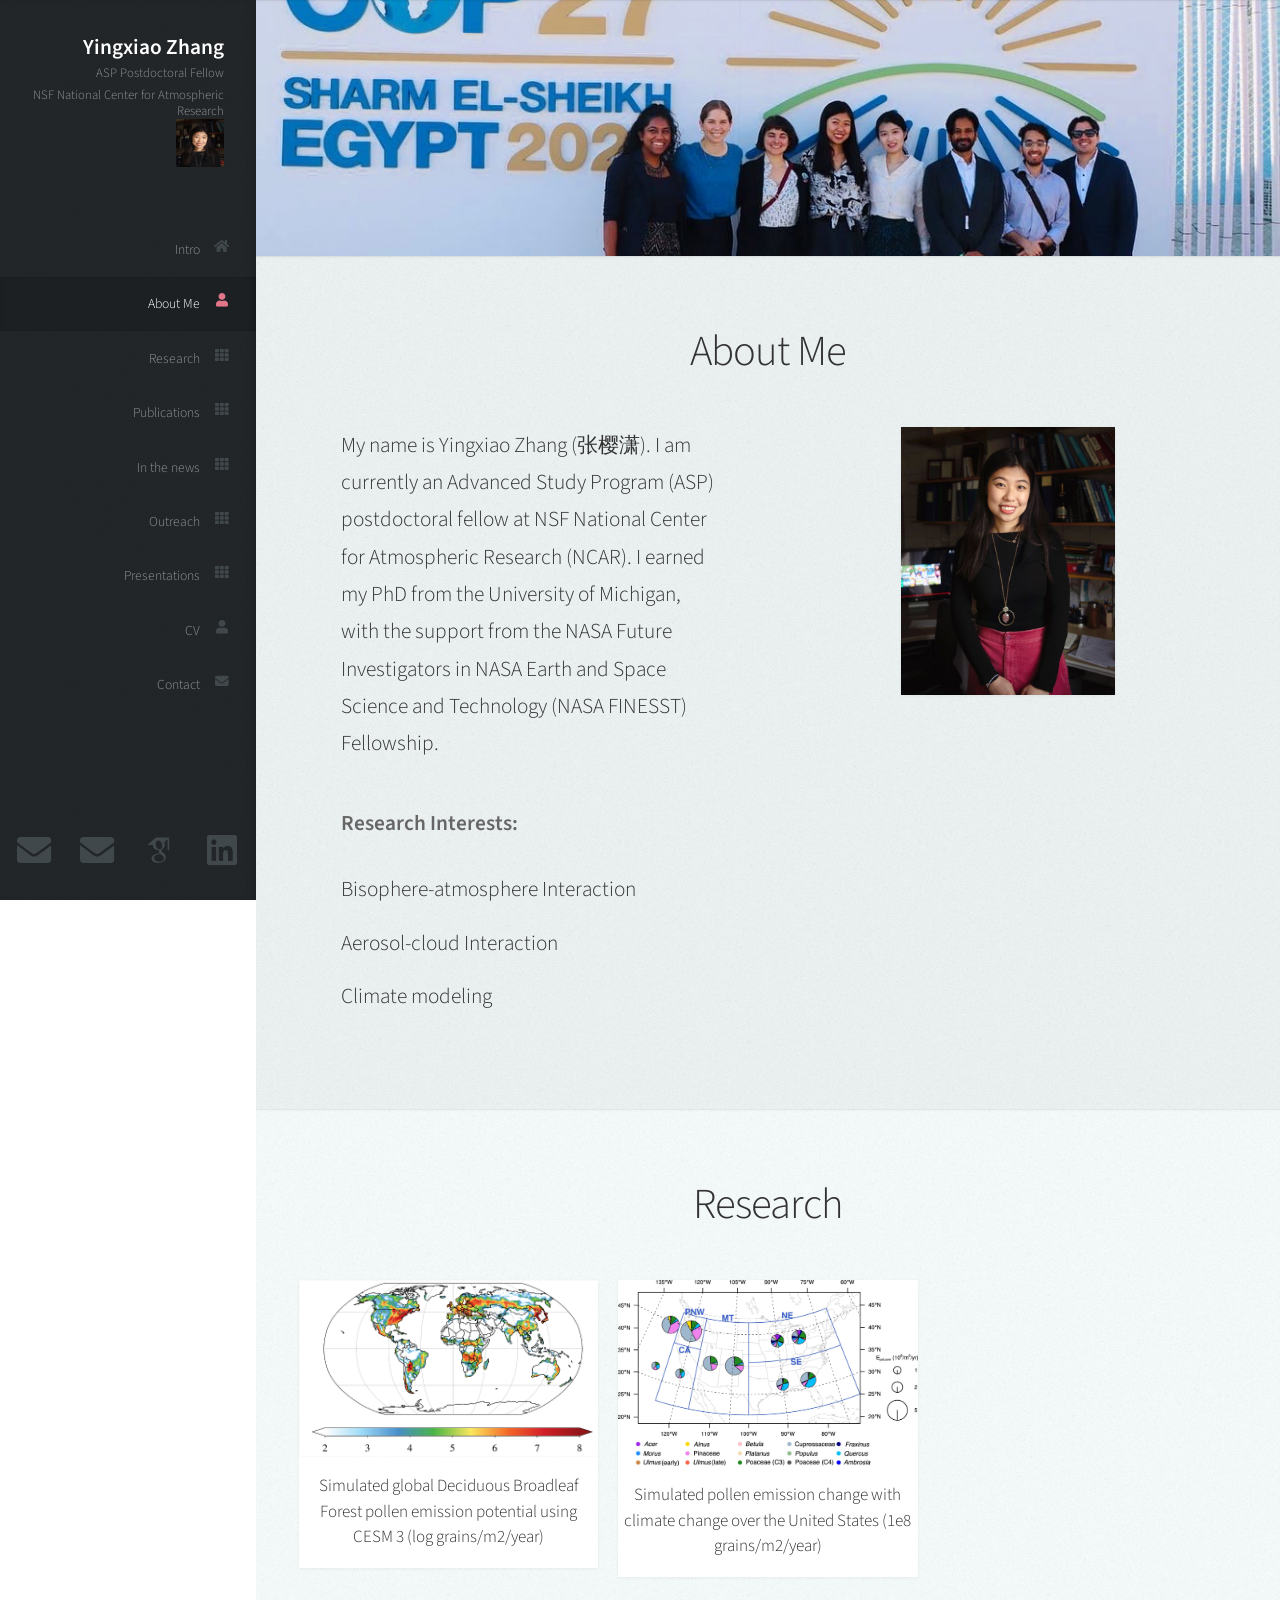
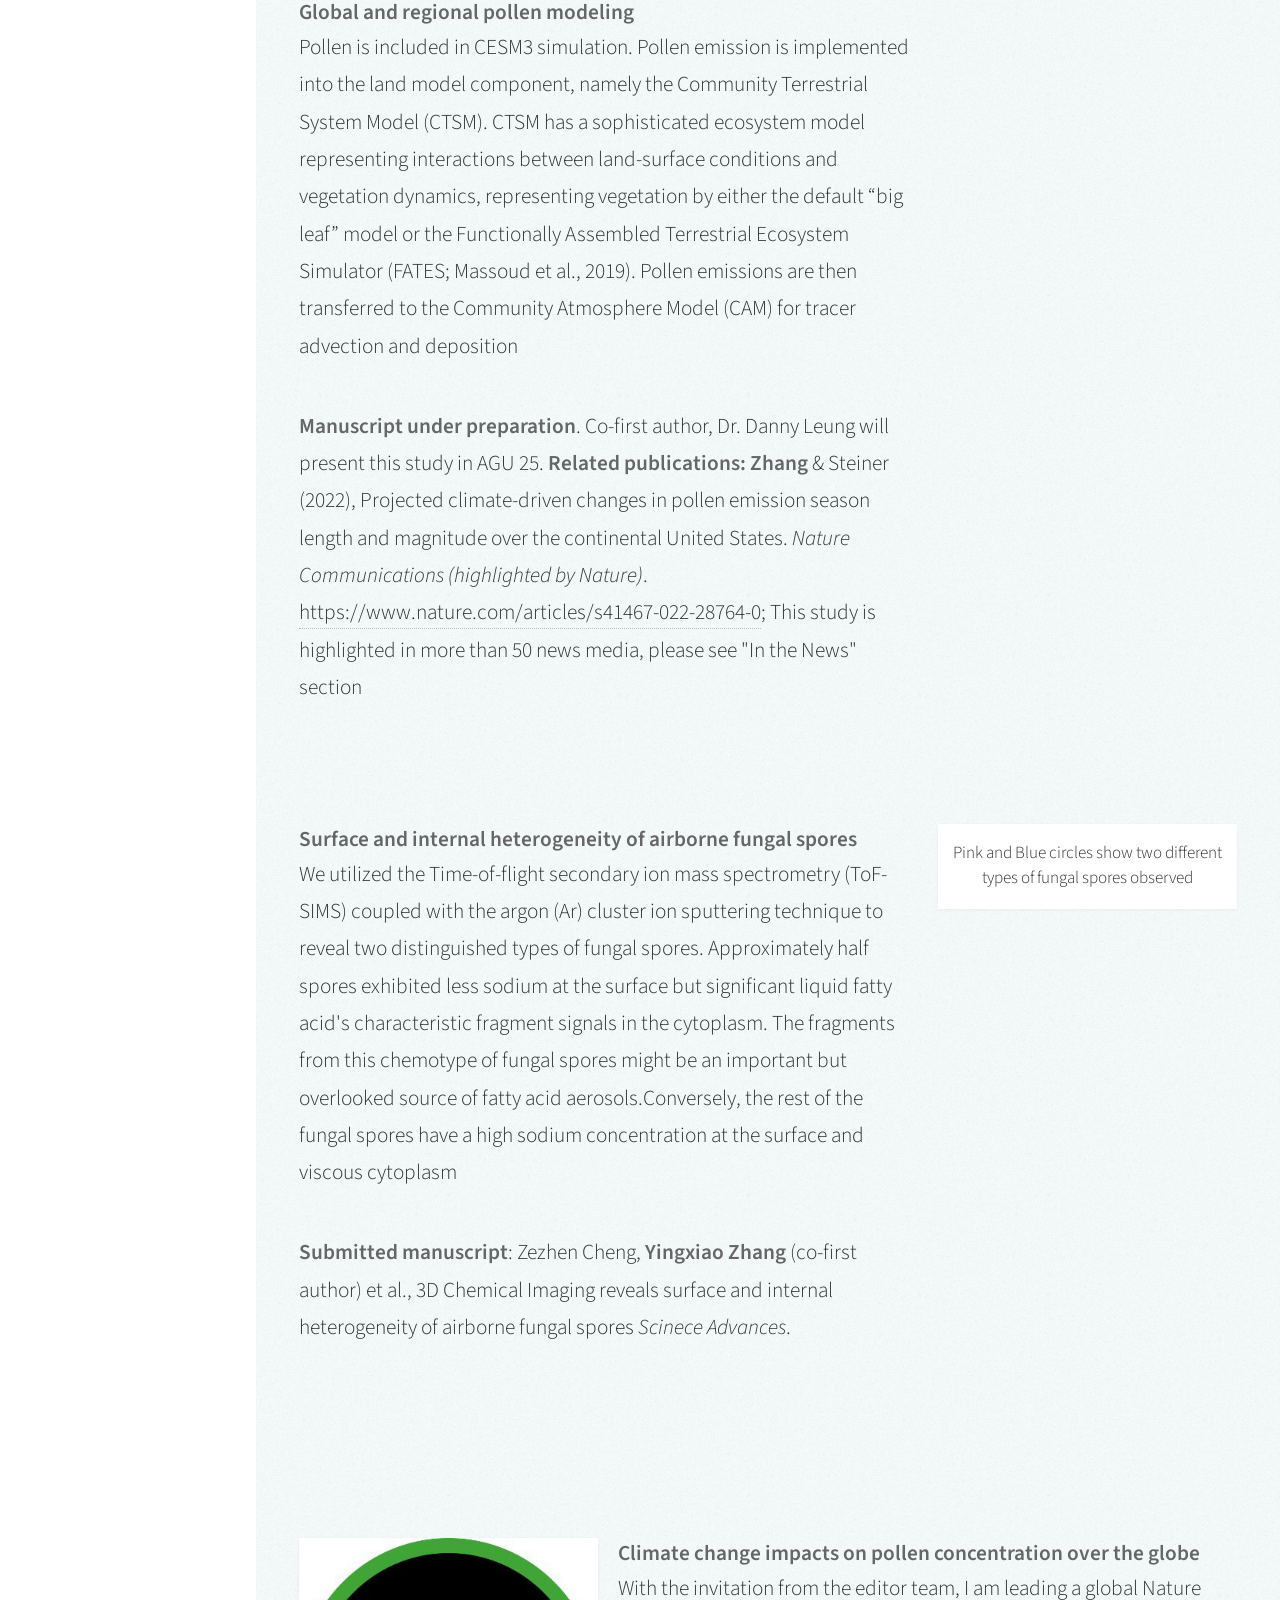
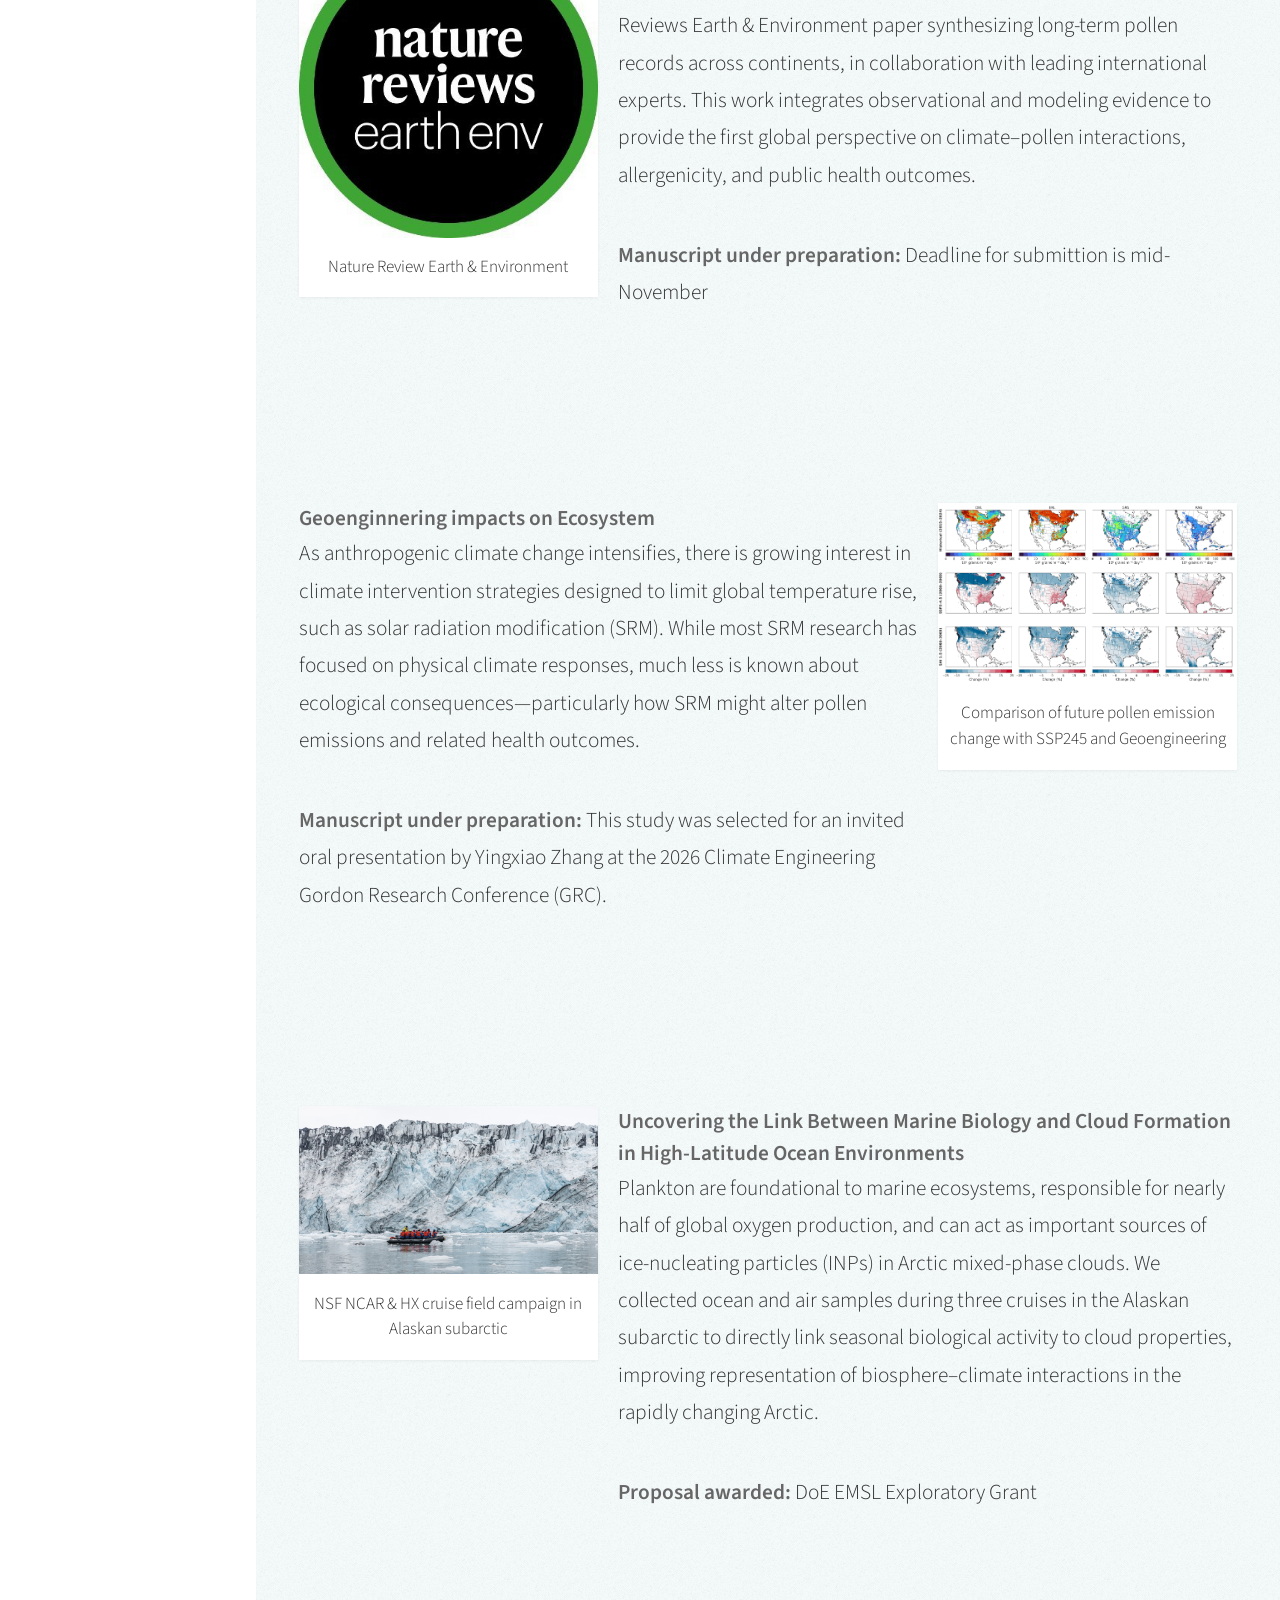
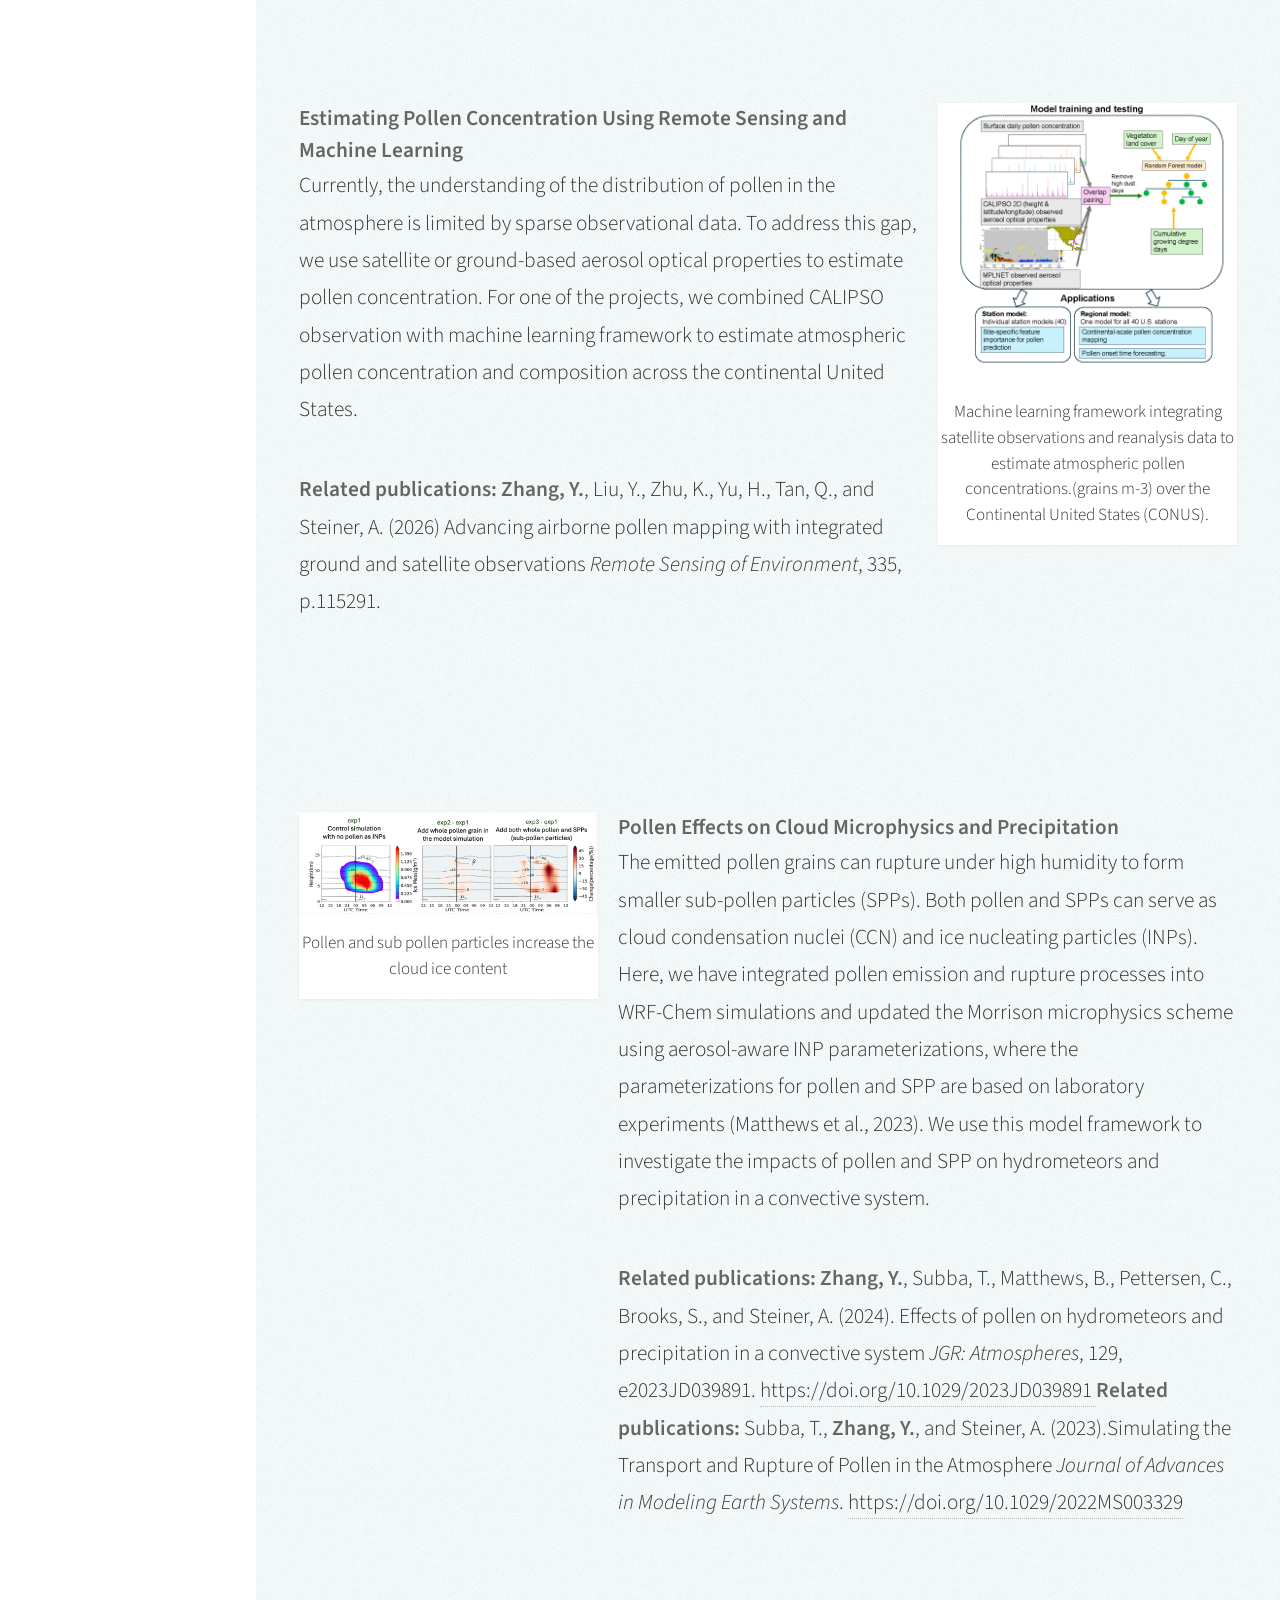
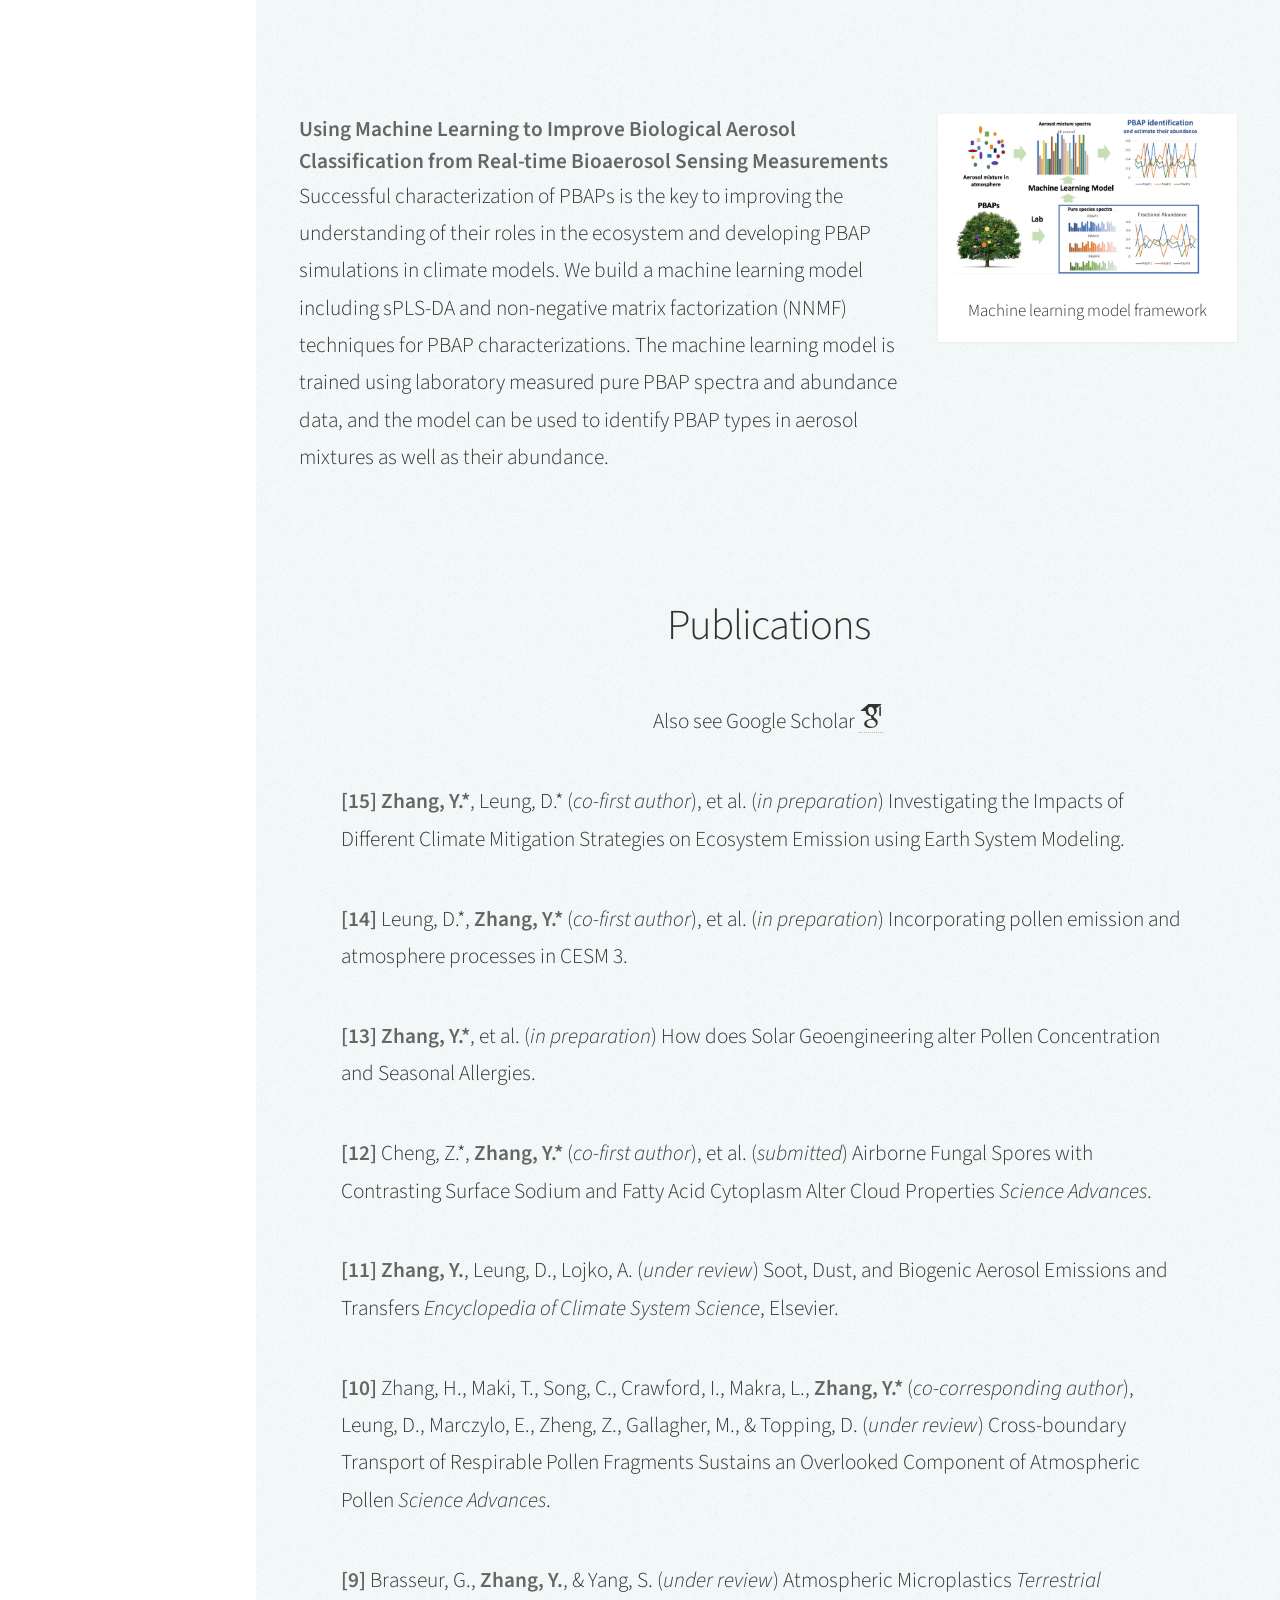
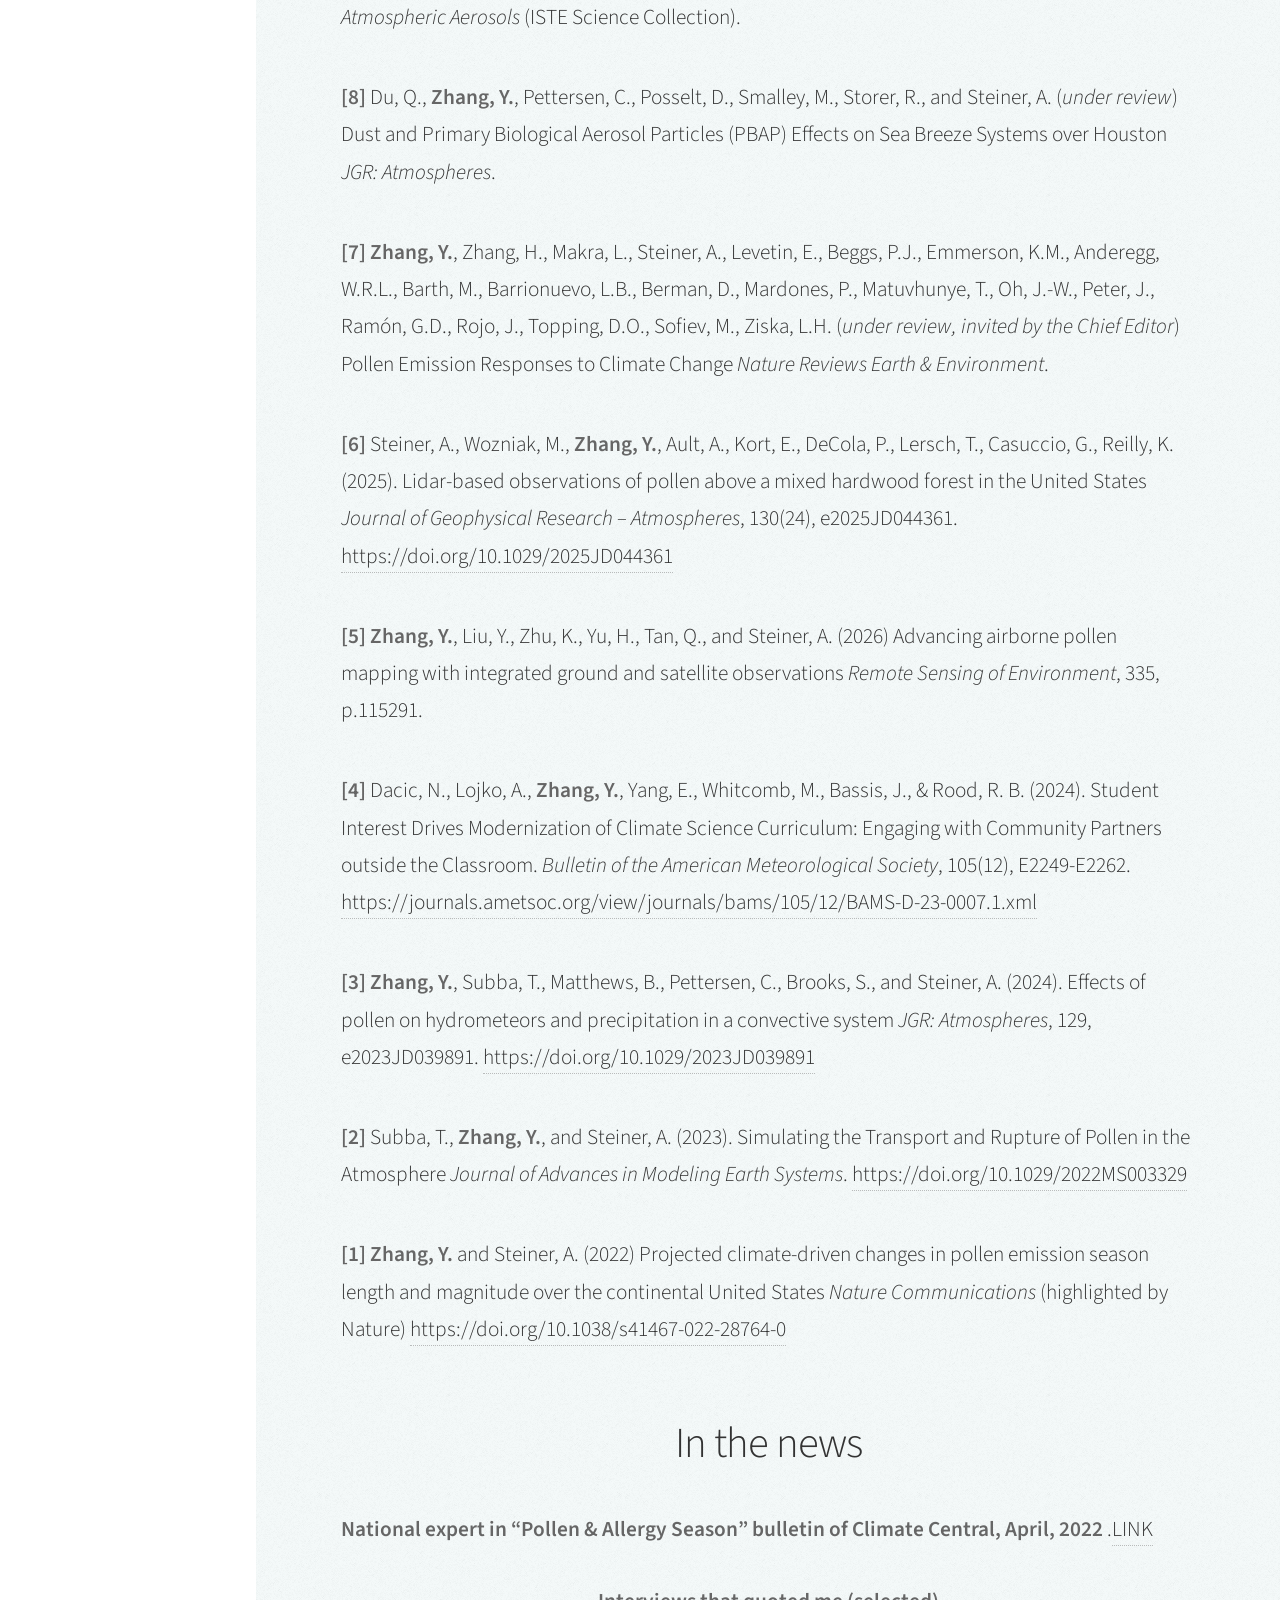
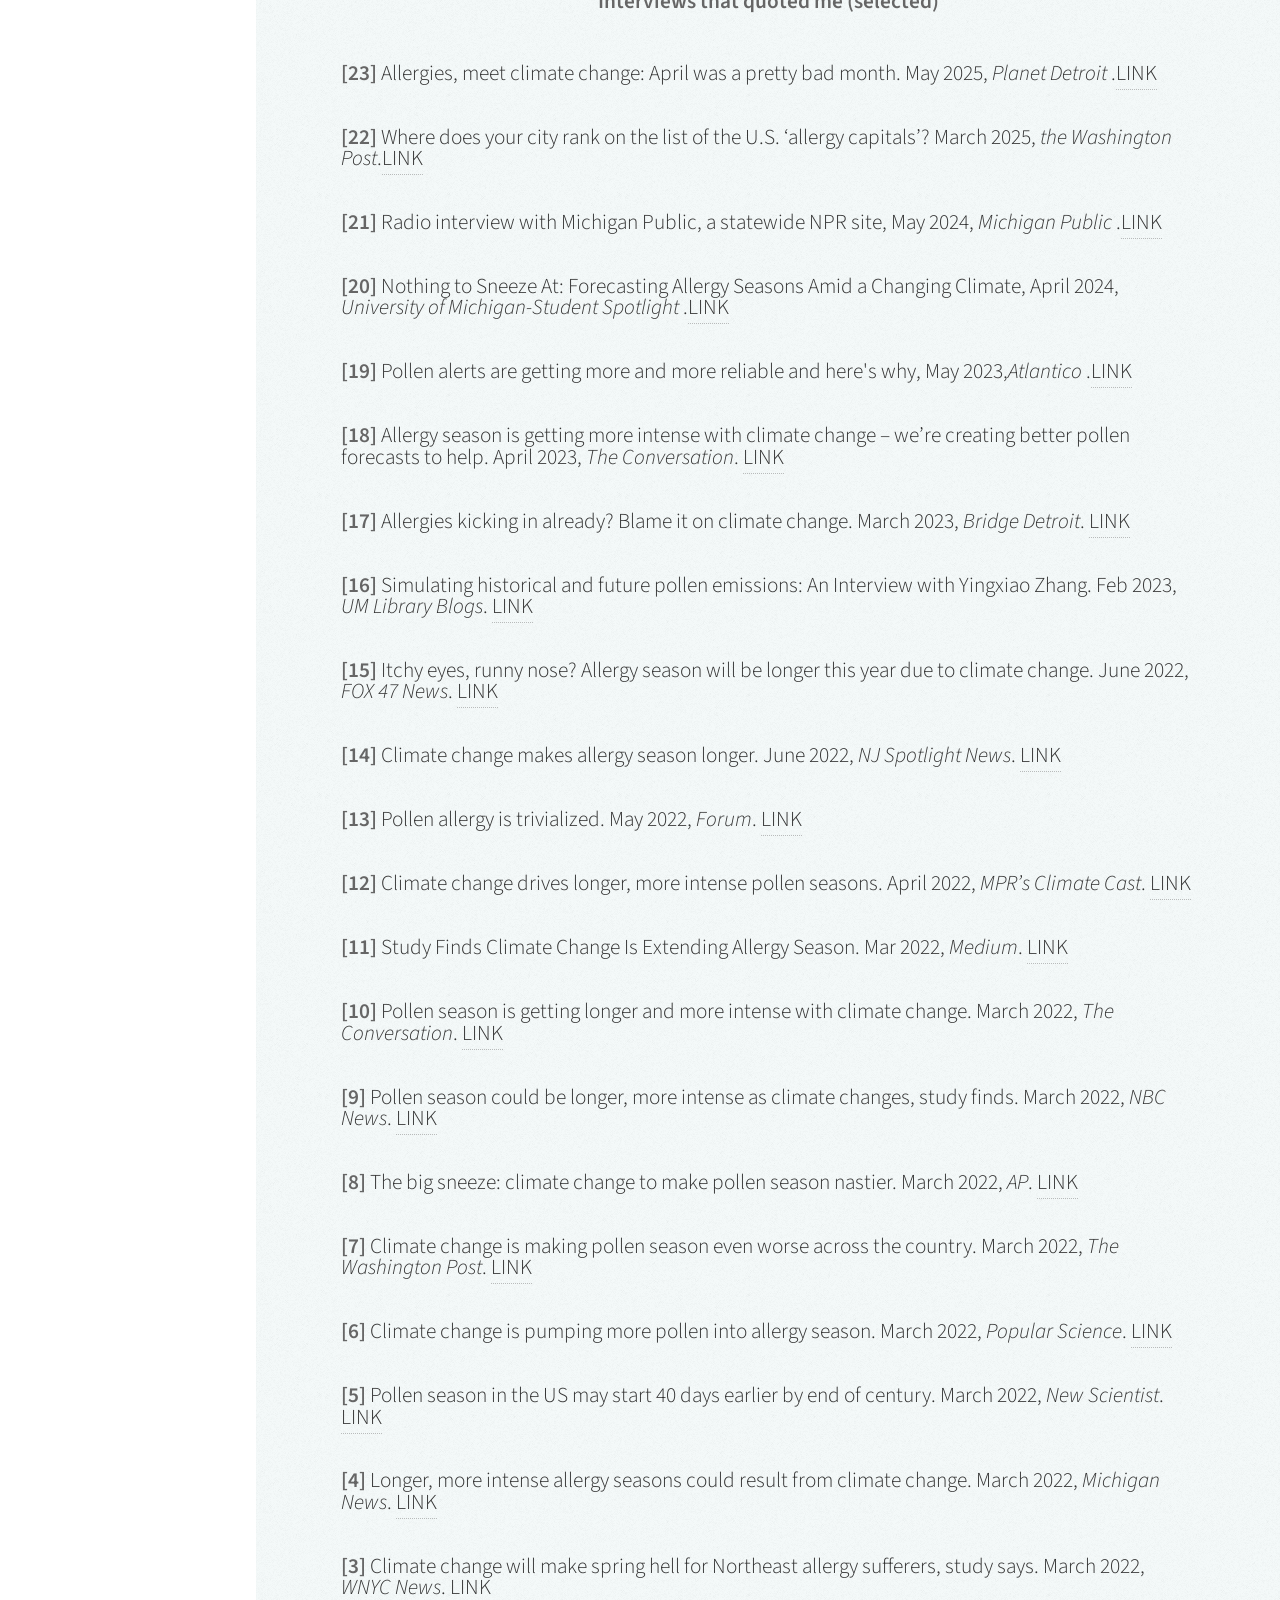
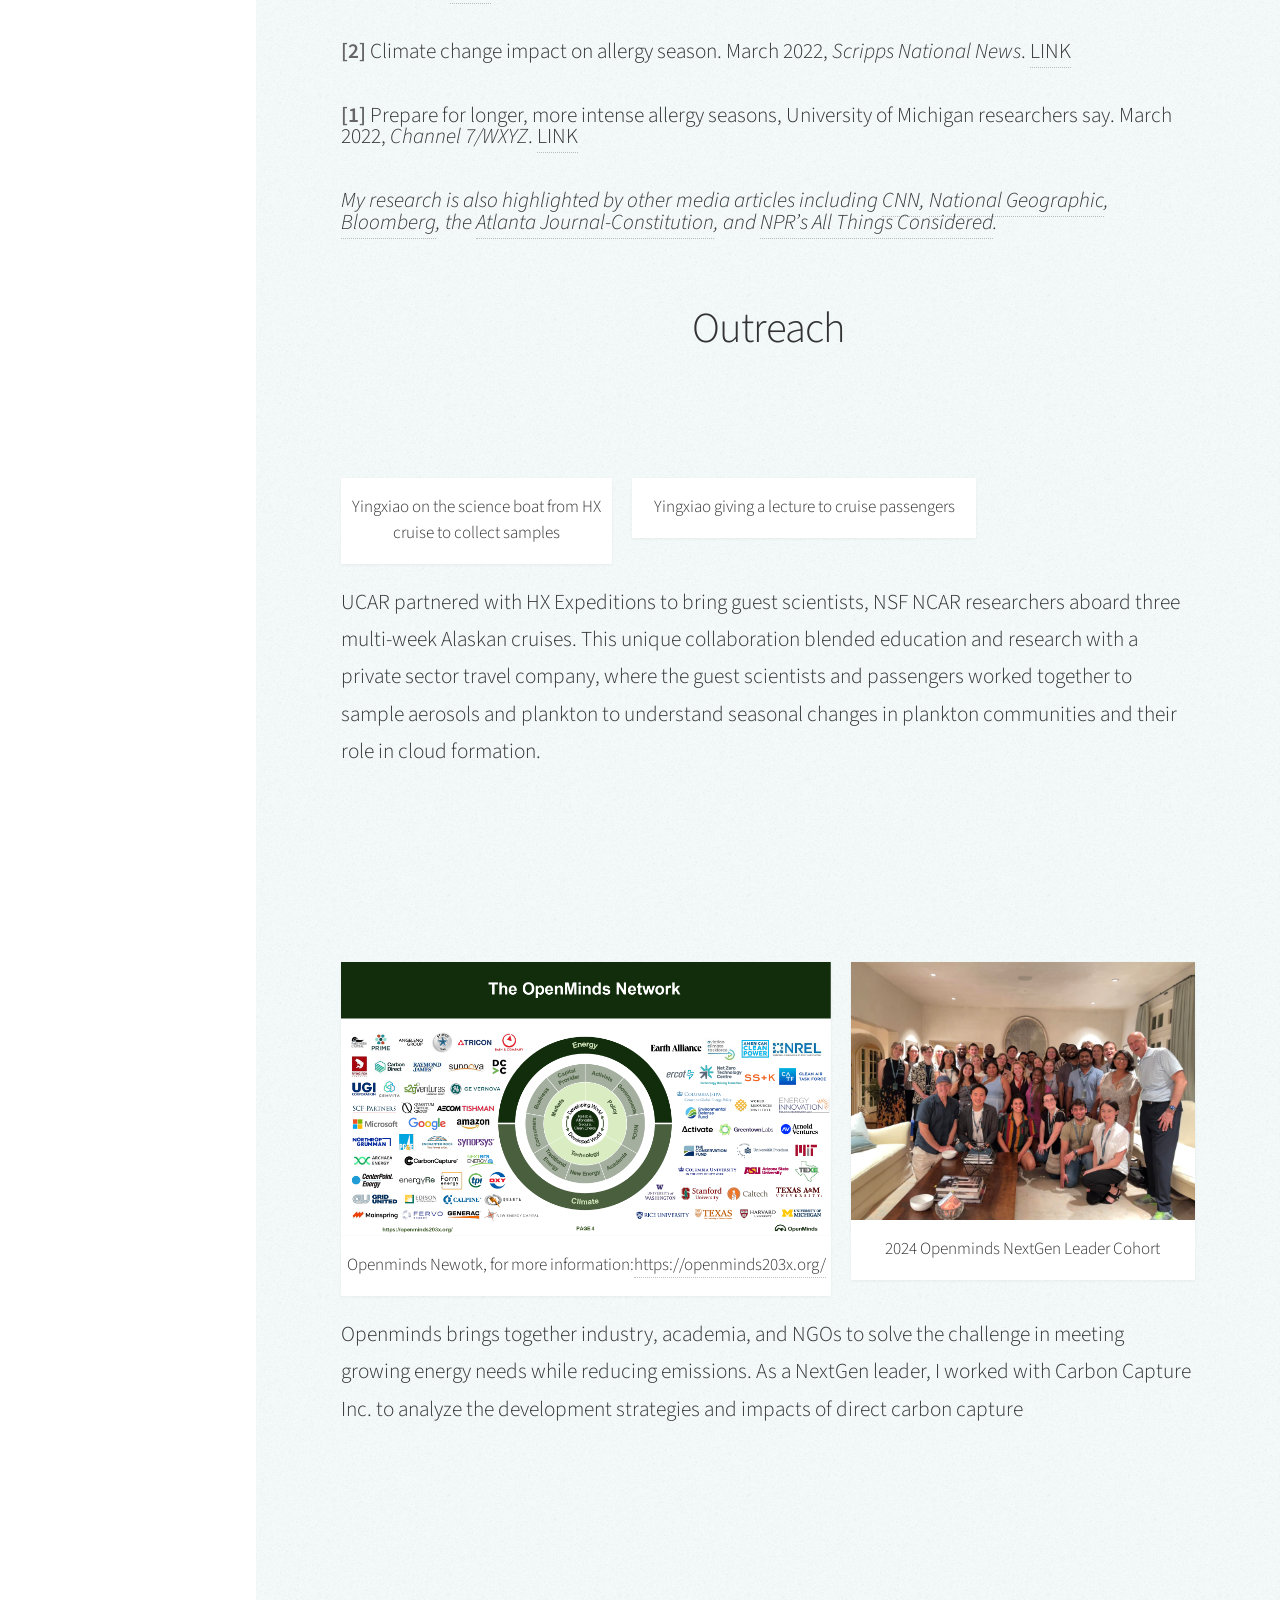
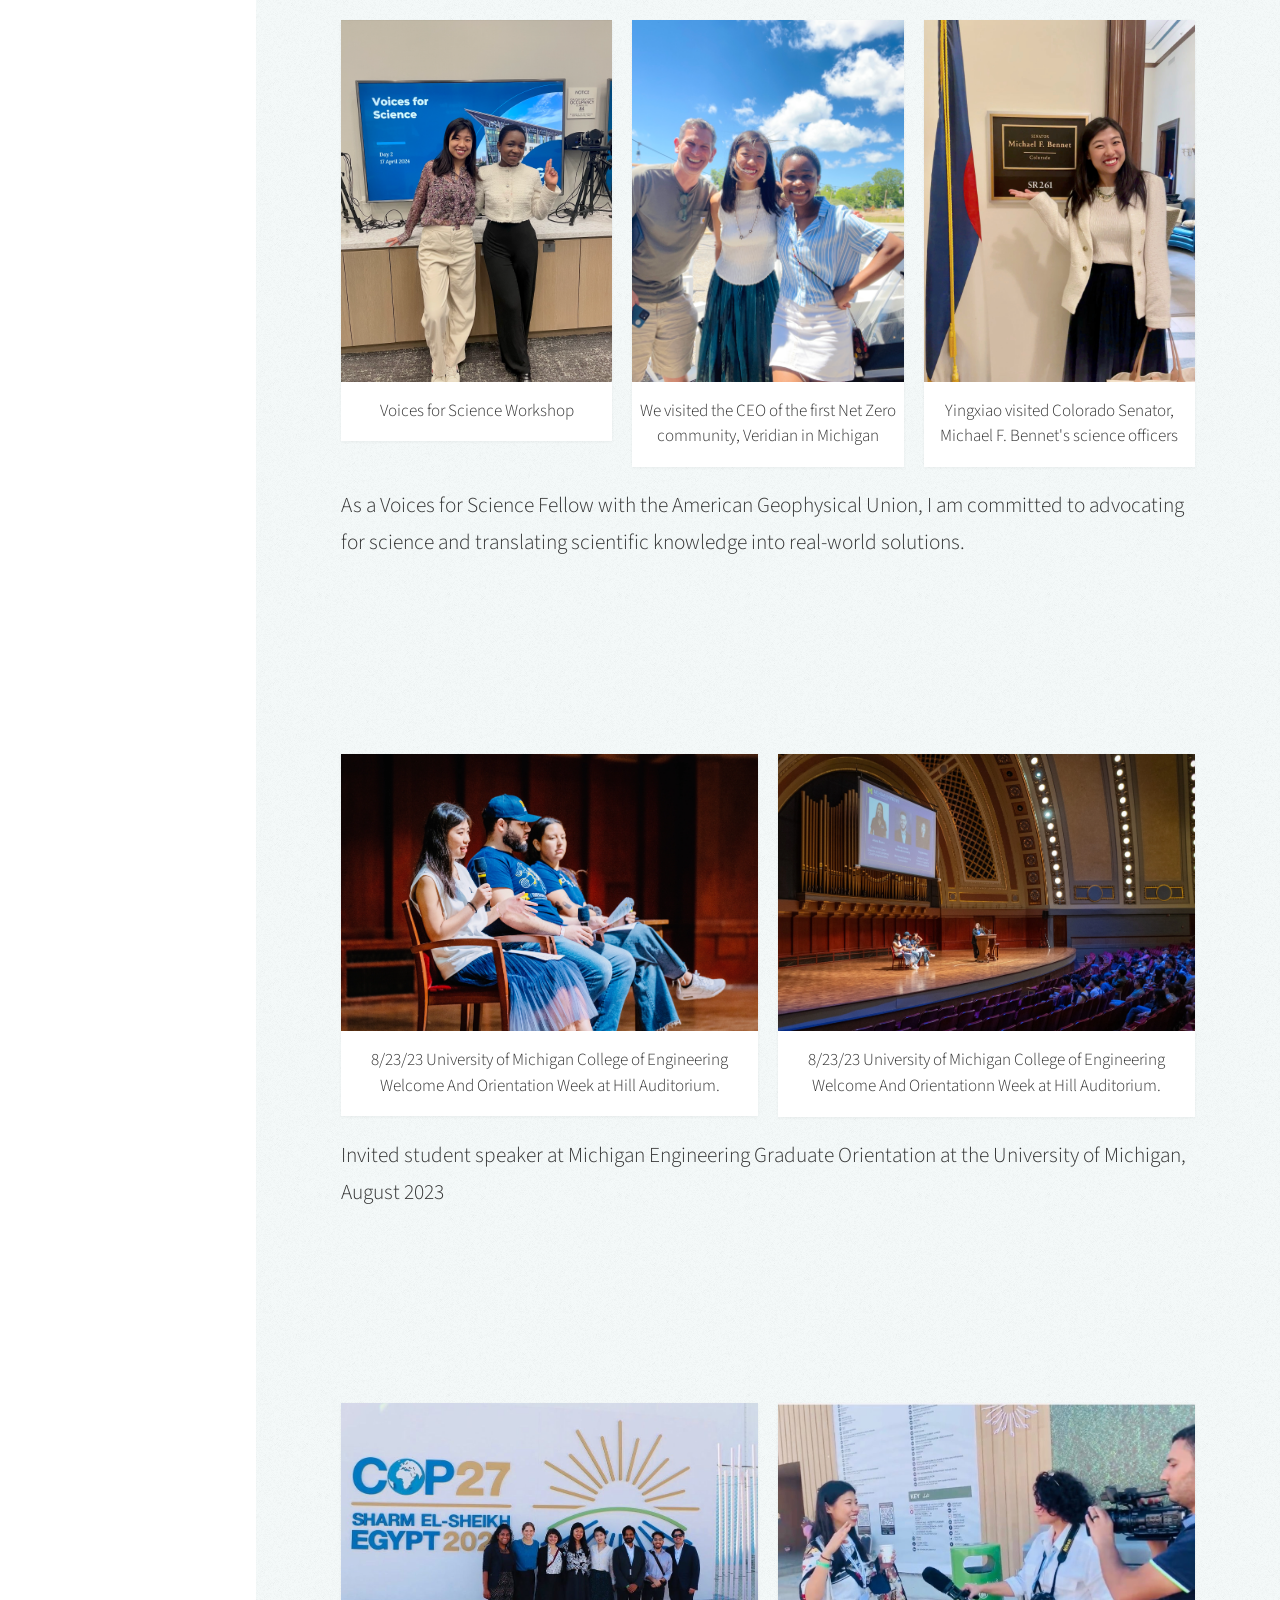
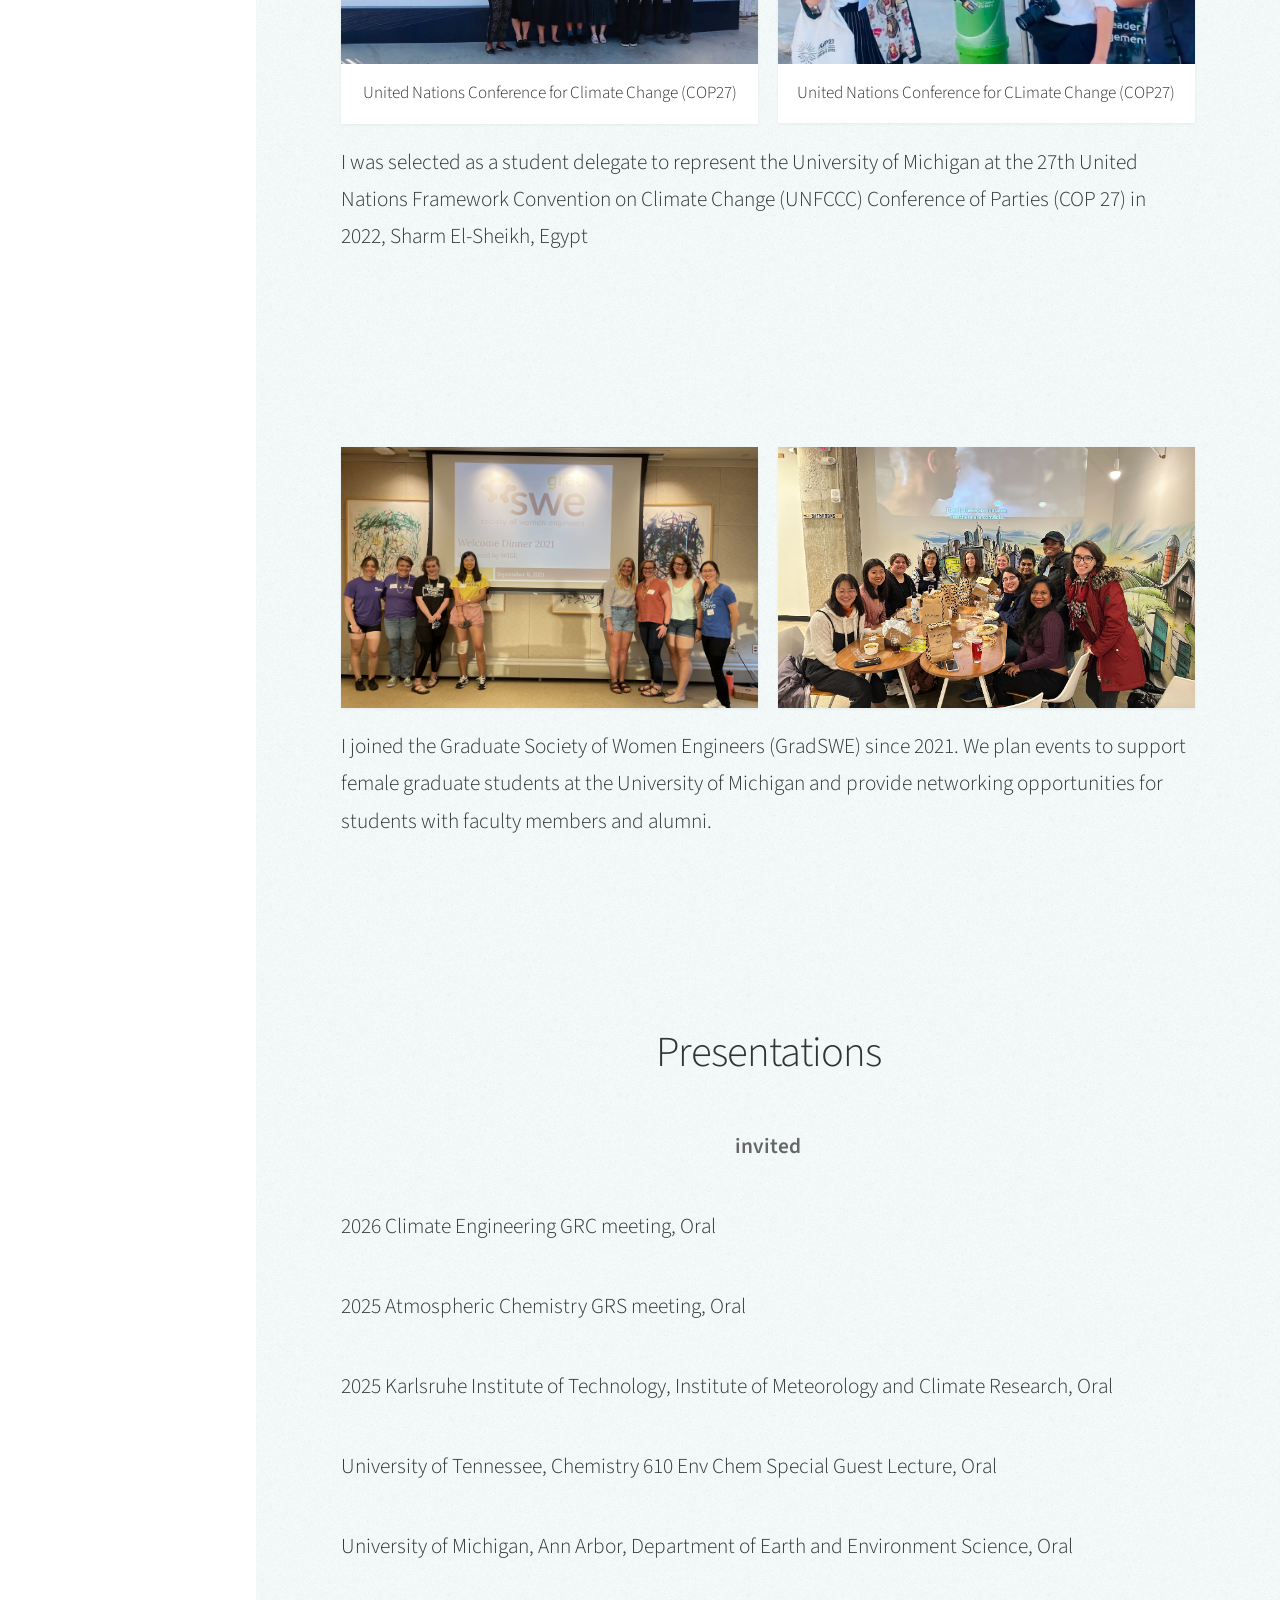
==== index.html @ b4a620a9 "fix bug" ====
<!DOCTYPE HTML>
<!--
	Prologue by HTML5 UP
	html5up.net | @ajlkn
	Free for personal and commercial use under the CCA 3.0 license (html5up.net/license)
-->
<html>
	<head>
		<title>Yingxiao Zhang</title>
		<meta charset="utf-8" />
		<meta name="viewport" content="width=device-width, initial-scale=1, user-scalable=no" />
		<link rel="stylesheet" href="assets/css/main.css" />
                <link rel="stylesheet" href="assets/css/academicons.min.css" />
	</head>
	<body class="is-preload">

		<!-- Header -->
			<div id="header">

				<div class="top">

					<!-- Logo -->
						<div id="logo">
						<h1 id="title">Yingxiao Zhang</h1>
							<p>ASP Postdoctoral Fellow</p>
							<p>NSF National Center for Atmospheric Research</p>
							<!--<p>New York City</p>-->
							<span class="image avatar48"><img src="images/IMG_4952.jpg" alt="" /></span>
						</div>

					<!-- Nav -->
						<nav id="nav">
							<ul>
								<li><a href="#top" id="top-link"><span class="icon solid fa-home">Intro</span></a></li>
								<li><a href="#about" id="about-link"><span class="icon solid fa-user">About Me</span></a></li>
								<li><a href="#research" id="research-link"><span class="icon solid fa-th">Research</span></a></li>
								<li><a href="#publications" id="publications-link"><span class="icon solid fa-th">Publications</span></a></li>
								<li><a href="#in the news" id="in-the-news-link"><span class="icon solid fa-th">In the news</span></a></li>
								<li><a href="#outreach" id="outreach-link"><span class="icon solid fa-th">Outreach</span></a></li>
								<!--<li><a href="#code" id="code-link"><span class="icon solid fa-th">Code & Data</span></a></li>-->
								<li><a href="#presentations" id="presentations-link"><span class="icon solid fa-th">Presentations</span></a></li>
								<li><a href="#cv" id="cv-link"><span class="icon solid fa-user">CV</span></a></li>
								<li><a href="#contact" id="contact-link"><span class="icon solid fa-envelope">Contact</span></a></li>
							</ul>
						</nav>

				</div>

				<div class="bottom">

					<!-- Social Icons -->
						<ul class="icons">
							<li><a href="yingxiao@ucar.edu" class="icon solid fa-envelope" style="font-size: 2em;"><span class="label">Email</span></a></li>
							<li><a href="yingxz@umich.edu" class="icon solid fa-envelope" style="font-size: 2em;"><span class="label">Email</span></a></li>
							<li><a href="https://scholar.google.co.uk/citations?user=Y5FB3sIAAAAJ&hl=en&oi=ao" class="ai ai-google-scholar ai-1x" style="font-size: 2em;"><span class="label"></span></a></li>
							<li><a href="https://www.linkedin.com/in/yingxzatmos" class="icon brands fa-linkedin" style="font-size: 2em;"><span class="label">Linkedin</span></a></li>
							
						</ul>

				</div>

			</div>

		<!-- Main -->
			<div id="main">

				<!-- Intro -->
					<section id="top" class="one light cover">
						<div class="container">

							<header>
							<!--<h2 class="alt">Yingxiao Zhang</h2>-->
							<!--<p>Atmospheric Scientist/Science Communicator</p>-->
							<!--<p>-</p>-->
							</header>



						</div>
					</section>
				
				<!-- About Me -->
					<section id="about" class="three">
						<div class="container">

							<header>
								<h2>About Me</h2>
							</header>



						<div class="row">
                                                        <section class="col-6 col-12-narrower">
                                                                <div class="container">
                                                                        <div id="content">
										<p style="text-align: left;">My name is Yingxiao Zhang (张樱潇). I am currently an Advanced Study Program (ASP) postdoctoral fellow at NSF National Center for Atmospheric Research (NCAR). I earned my PhD from the University of Michigan, with the support from the NASA Future Investigators in NASA Earth and Space Science and Technology (NASA FINESST) Fellowship. </p>
								
							
							<p style="text-align: left;"> <b>Research Interests: </b></p>
							<p style="text-align: left;line-height: 0.5;""> Bisophere-atmosphere Interaction </p>
							<p style="text-align: left;line-height: 0.5;""> Aerosol-cloud Interaction </p>
							<p style="text-align: left;line-height: 0.5;""> Climate modeling </p>
	                                                                </div>
                                                                </div>
                                                        </section>

							<section class="col-1 col-12-narrower">
							<div class="container"></div>
 							</section>
                                                        <section class="col-4 col-12-narrower">
                                                                <div class="container">
                                                                        <div id="content">
                								<article class="item">
										<a href="#" class="image fit"><img src="images/Headshot_Zhang.JPG" alt="" /></a>
									</article>
                                                                        </div>
                                                                </div>
                                                        </section>
 							<section class="col-1 col-12-narrower">
							<div class="container"></div>
 							</section>
                                                       </div>
							
						
					</section>


				<!-- Research -->
					<section id="research" class="two">
						<div class="container">

							<header>
								<h2>Research</h2>
							</header>
							<div class="row">
								<div class="col-4 col-12-mobile">
										<article class="item">
										<a href="#" class="image fit"><img src="images/Picture1-1.png" alt="" /></a>
										<header>
										<h3>Simulated global Deciduous Broadleaf Forest pollen emission potential using CESM 3 (log grains/m2/year)</h3>
										</header>
									</article>
								</div>
								<div class="col-4 col-12-mobile">
										<article class="item">
										<a href="#" class="image fit"><img src="images/pollen_us.webp" alt="" /></a>
										<header>
										<h3>Simulated pollen emission change with climate change over the United States (1e8 grains/m2/year)</h3>
										</header>
									</article>
								</div>
								<div class="col-8 col-12-mobile">
									<h1 style="text-align: left;"><b>Global and regional pollen modeling</b></h1>
									<p style="text-align: left;">Pollen is included in CESM3 simulation. Pollen emission is implemented into the land model component, namely the Community Terrestrial System Model (CTSM). CTSM has a sophisticated ecosystem model representing interactions between land-surface conditions and vegetation dynamics, representing vegetation by either the default “big leaf” model or the Functionally Assembled Terrestrial Ecosystem Simulator (FATES; Massoud et al., 2019). Pollen emissions are then transferred to the Community Atmosphere Model (CAM) for tracer advection and deposition</p>
									<p style="text-align: left;"><b>Manuscript under preparation</b>. Co-first author, Dr. Danny Leung will present this study in AGU 25. <b>Related publications:  </b><b>Zhang</b> & Steiner (2022), Projected climate-driven changes in pollen emission season length and magnitude over the continental United States. <em>Nature Communications (highlighted by Nature)</em>. <a href="https://www.nature.com/articles/s41467-022-28764-0">https://www.nature.com/articles/s41467-022-28764-0</a>; This study is highlighted in more than 50 news media, please see "In the News" section</p>
								</div>
							</div>

							<br></br>
							<div class="row">
								<div class="col-8 col-12-mobile">
									<h1 style="text-align: left;"><b>Surface and internal heterogeneity of airborne fungal spores</b></h1>
									<p style="text-align: left;"> We utilized the Time-of-flight secondary ion mass spectrometry (ToF-SIMS) coupled with the argon (Ar) cluster ion sputtering technique to reveal two distinguished types of fungal spores. Approximately half spores exhibited less sodium at the surface but significant liquid fatty acid's characteristic fragment signals in the cytoplasm. The fragments from this chemotype of fungal spores might be an important but overlooked source of fatty acid aerosols.Conversely, the rest of the fungal spores have a high sodium concentration at the surface and viscous cytoplasm</p>
									<p style="text-align: left;"><b>Submitted manuscript</b>: Zezhen Cheng, <b>Yingxiao Zhang</b> (co-first author) et al., 3D Chemical Imaging reveals surface and internal heterogeneity of airborne fungal spores <em>Scinece Advances</em>. </p>
								</div>
								<div class="col-4 col-12-mobile">
										<article class="item">
										<a href="#" class="image fit"><img src="images/Picture3.png" alt="" /></a>
										<header>
										<h3>Pink and Blue circles show two different types of fungal spores observed</h3>
										</header>
									</article>
								</div>
							</div>
							<br></br>
							<br></br>
							<div class="row">
								<div class="col-4 col-12-mobile">
										<article class="item">
										<a href="#" class="image fit"><img src="images/logo_nature.jpeg" alt="" /></a>
										<header>
										<h3>Nature Review Earth & Environment</h3>
										</header>
									</article>
								</div>
								<div class="col-8 col-12-mobile">
									<h1 style="text-align: left;"><b>Climate change impacts on pollen concentration over the globe</b></h1>
									<p style="text-align: left;">With the invitation from the editor team, I am leading a global Nature Reviews Earth & Environment paper synthesizing long-term pollen records across continents, in collaboration with leading international experts. This work integrates observational and modeling evidence to provide the first global perspective on climate–pollen interactions, allergenicity, and public health outcomes.</p>
									<p style="text-align: left;"><b>Manuscript under preparation:</b> Deadline for submittion is mid-November</p>
								</div>
							</div>
							<br></br>
														<br></br>
							<div class="row">
								<div class="col-8 col-12-mobile">
									<h1 style="text-align: left;"><b>Geoenginnering impacts on Ecosystem</b></h1>
									<p style="text-align: left;">As anthropogenic climate change intensifies, there is growing interest in climate intervention strategies designed to limit global temperature rise, such as solar radiation modification (SRM). While most SRM research has focused on physical climate responses, much less is known about ecological consequences—particularly how SRM might alter pollen emissions and related health outcomes. </p>
									<p style="text-align: left;"><b>Manuscript under preparation:</b> This study was selected for an invited oral presentation by Yingxiao Zhang at the 2026 Climate Engineering Gordon Research Conference (GRC).</p>
								</div>
								<div class="col-4 col-12-mobile">
										<article class="item">
										<a href="#" class="image fit"><img src="images/GEO.png" alt="" /></a>
										<header>
										<h3>Comparison of future pollen emission change with SSP245 and Geoengineering</h3>
										</header>
									</article>
								</div>
							</div>
							<br></br>
							<br></br>
							<div class="row">
								<div class="col-4 col-12-mobile">
										<article class="item">
										<a href="#" class="image fit"><img src="images/Alaska.jpg" alt="" /></a>
										<header>
										<h3>NSF NCAR & HX cruise field campaign in Alaskan subarctic</h3>
										</header>
									</article>
								</div>
								<div class="col-8 col-12-mobile">
									<h1 style="text-align: left;"><b>Uncovering the Link Between Marine Biology and Cloud Formation in High-Latitude Ocean Environments</b></h1>
									<p style="text-align: left;">Plankton are foundational to marine ecosystems, responsible for nearly half of global oxygen production, and can act as important sources of ice-nucleating particles (INPs) in Arctic mixed-phase clouds. We collected ocean and air samples during three cruises in the Alaskan subarctic to directly link seasonal biological activity to cloud properties, improving representation of biosphere–climate interactions in the rapidly changing Arctic.</p>
									<p style="text-align: left;"><b>Proposal awarded:</b> DoE EMSL Exploratory Grant</p>
								</div>
							</div>
							<br></br>
														<br></br>
							<div class="row">
								<div class="col-8 col-12-mobile">
									<h1 style="text-align: left;"><b>Estimating Pollen Concentration Using Remote Sensing and Machine Learning</b></h1>
									<p style="text-align: left;">Currently, the understanding of the distribution of pollen in the atmosphere is limited by sparse observational data. To address this gap, we use satellite or ground-based aerosol optical properties to estimate pollen concentration. For one of the projects, we combined CALIPSO observation with machine learning framework to estimate atmospheric pollen concentration and composition across the continental United States.</p>
									<p style="text-align: left;"><b>Related publications:  </b> <b>Zhang, Y.</b>, Liu, Y., Zhu, K., Yu, H., Tan, Q., and Steiner, A. (2026) Advancing airborne pollen mapping with integrated ground and satellite observations <em>Remote Sensing of Environment</em>, 335, p.115291.</p>
								</div>
								<div class="col-4 col-12-mobile">
										<article class="item">
										<a href="#" class="image fit"><img src="images/Figure2.png" alt="" /></a>
										<header>
										<h3>Machine learning framework integrating satellite observations and reanalysis data to estimate atmospheric pollen concentrations.(grains m-3) over the Continental United States (CONUS).</h3>
									</article>
								</div>
							</div>
							<br></br>
							<br></br>
							<div class="row">
								<div class="col-4 col-12-mobile">
										<article class="item">
										<a href="#" class="image fit"><img src="images/INP.png" alt="" /></a>
										<header>
										<h3>Pollen and sub pollen particles increase the cloud ice content</h3>
										</header>
									</article>
								</div>
								<div class="col-8 col-12-mobile">
									<h1 style="text-align: left;"><b>Pollen Effects on Cloud Microphysics and Precipitation</b></h1>
									<p style="text-align: left;">The emitted pollen grains can rupture under high humidity to form smaller sub-pollen particles (SPPs). Both pollen and SPPs can serve as cloud condensation nuclei (CCN) and ice nucleating particles (INPs). Here, we have integrated pollen emission and rupture processes into WRF-Chem simulations and updated the Morrison microphysics scheme using aerosol-aware INP parameterizations, where the parameterizations for pollen and SPP are based on laboratory experiments (Matthews et al., 2023). We use this model framework to investigate the impacts of pollen and SPP on hydrometeors and precipitation in a convective system.</p>
									<p style="text-align: left;"><b>Related publications:  </b> <b>Zhang, Y.</b>, Subba, T., Matthews, B., Pettersen, C., Brooks, S., and Steiner, A. (2024). Effects of pollen on hydrometeors and precipitation in a convective system <em>JGR: Atmospheres</em>, 129, e2023JD039891. <a href="https://doi.org/10.1029/2023JD039891 ">https://doi.org/10.1029/2023JD039891 </a><b>Related publications:  </b>Subba, T., <b>Zhang, Y.</b>, and Steiner, A. (2023).Simulating the Transport and Rupture of Pollen in the Atmosphere <em>Journal of Advances in Modeling Earth Systems</em>. <a href="https://doi.org/10.1029/2022MS003329">https://doi.org/10.1029/2022MS003329</a></p>
								</div>
							</div>
							<br></br>
							<br></br>
							<div class="row">
								<div class="col-8 col-12-mobile">
									<h1 style="text-align: left;"><b>Using Machine Learning to Improve Biological Aerosol Classification from Real-time Bioaerosol Sensing Measurements</b></h1>
									<p style="text-align: left;">Successful characterization of PBAPs is the key to improving the understanding of their roles in the ecosystem and developing PBAP simulations in climate models. We build a machine learning model including sPLS-DA and non-negative matrix factorization (NNMF) techniques for PBAP characterizations. The machine learning model is trained using laboratory measured pure PBAP spectra and abundance data, and the model can be used to identify PBAP types in aerosol mixtures as well as their abundance.</p>
								</div>
								<div class="col-4 col-12-mobile">
										<article class="item">
										<a href="#" class="image fit"><img src="images/ML_PNNL.png" alt="" /></a>
										<header>
										<h3>Machine learning model framework</h3>
										</header>
									</article>
								</div>
							</div>
							<br></br>
                    <!--                                    <br></br>
							<div class="row">
								<div class="col-8 col-12-mobile">
									<h1 style="text-align: left;"><b>Marine phytoplankton sulfur emissions and chemistry</b></h1>
									<p style="text-align: left;">Marine phytoplankton are primary producers in ocean ecosystems and influence climate through emissions of a sulfur compound called dimethyl sulfide (DMS) to the atmosphere. We use sulfur isotopes to quantify how much sulfate comes from phytoplankton and compare it to methanesulfonic acid, a commonly used proxy for DMS emissions. We find that pollution-driven changes in atmospheric chemistry drove changes to DMS oxidation chemistry, influencing trends in both Greenland and Alaskan ice core MSA records. We use a chemical transport model to explore how key oxidation mechanisms capture ice core trends and in situ observations of DMS and oxidation products.</p>
									<p style="text-align: left;"><b>Related publications:</b> Chalif et al. (2024), Pollution drives multidecadal decline in subarctic methanesulfonic acid. <em>Nature Geoscience.</em> <a href="https://doi.org/10.1038/s41561-024-01543">https::/doi.org/10.1038/s41561-024-01543-w</a>; Jongebloed et al. (2023), Industrial-era decline in Arctic methanesulfonic acid is offset by increased biogenic sulfate aerosol. <em>Proceedings of the National Academy of Sciences, 120</em>(47). <a href="https://doi.org/10.1073/pnas.2307587120">https://doi.org/10.1073/pnas.2307587120</a>; Jongebloed, U.A. et al. Dimethyl sulfide chemistry over the industrial era: comparison of key oxidation mechanisms and long-term observations. <em>ACP</em>.<a href="https://doi.org/10.5194/acp-25-4083-2025">https://doi.org/10.5194/acp-25-4083-2025</a>.</p>
									<p style="text-align: left;">See a news articles about our PNAS paper in: <a href="https://www.washington.edu/news/2023/11/13/north-atlantics-marine-productivity-may-not-be-declining-according-to-new-study-of-older-ice-cores/">UW News</a> and about our Nature Geoscience paper in: <a href="https://www.newsweek.com/ice-core-analysis-uncovers-human-impact-arctic-atmosphere-1959702">Newsweek</a>!

								</div>
								<div class="col-4 col-12-mobile">
										<article class="item">
										<a href="#" class="image fit"><img src="images/barents_sea.jpg" alt="" /></a>
										<header>
                                                                                <h3>Marine phytoplankton in the Barents Sea (NASA Earth Observatory)</h3>
										</header>
										</article>
								
								</div>
							</div>

							<br></br>
							<div class="row">
								<div class="col-4 col-12-mobile">
										<article class="item">
										<a href="#" class="image fit"><img src="images/fairbanks_plume.jpg" alt="" /></a>
										<header>
										<h3>Anthropogenic sulfur dioxide emissions from a coal-fired power plant in Fairbanks, AK (picture by Yuk Chun Chan)</h3>
										</header>
									</article>
								</div>
								<div class="col-8 col-12-mobile">
									<h1 style="text-align: left;"><b>Anthropogenic and natural sulfate over industrial era</b></h1>
									<p style="text-align: left;">Anthropogenic activities such as fossil fuel burning have increased the abundance of sulfate aerosols to the atmosphere, which have partially offset the warming caused by human greenhouse gases. In recent work, we use a Greenland ice core to quantify how much sulfate comes from anthropogenic activities versus natural sources over the industrial era (Jongebloed et al., 2023 <em>ERL</em>). We also use sulfur and oxygen isotopes of sulfate aerosol samples to investigate pollution sources in Fairbanks, Alaska, which is one of the most polluted cities in the U.S. (Moon et al., 2023).</p>
									<p style="text-align: left;"><b>Related publications:</b> Jongebloed et al. (2023), Quantifying the impact of anthropogenic sulfur emissions on industrial-era Arctic sulfate in a Greenland ice core. <em>Environmental Research Letters</em>. <a href="https://doi.org/10.1088/1748-9326/acdc3d">https://doi.org/10.1088/1748-9326/acdc3d</a>; Moon, A.R., Jongebloed, U.A., Dingilian, K.K., Schauer, A.J., Chan, Y.C., Cesler-Maloney, M., et al. (2023). Primary Sulfate Is the Dominant Source of Particulate Sulfate during winter in Fairbanks, Alaska. <em>ACS ES&T Air</em>. <a href="https://doi.org/10.1021/acsestair.3c00023">https://doi.org/10.1021.acsestair.3c0023</a>.</p>
								</div>
							</div>
							<br></br>-->



				<!-- Publications -->
					<section id="publications" class="three">
						<div class="container">

							<header>
								<h2>Publications</h2>
							</header>

                                                        <p>Also see Google Scholar <a href="https://scholar.google.co.uk/citations?user=Y5FB3sIAAAAJ&hl=en&oi=ao" class="ai ai-google-scholar ai-1x" style="font-size: 1.5em;"><span class="label"></span></a></p>
							<p style="text-align: left;"><b>[15]</b> <b>Zhang, Y.*</b>, Leung, D.* (<em>co-first author</em>), et al. (<em>in preparation</em>) Investigating the Impacts of Different Climate Mitigation Strategies on Ecosystem Emission using Earth System Modeling.</p>

							<p style="text-align: left;"><b>[14]</b> Leung, D.*, <b>Zhang, Y.*</b> (<em>co-first author</em>), et al. (<em>in preparation</em>) Incorporating pollen emission and atmosphere processes in CESM 3.</p>

							<p style="text-align: left;"><b>[13]</b> <b>Zhang, Y.*</b>, et al. (<em>in preparation</em>) How does Solar Geoengineering alter Pollen Concentration and Seasonal Allergies.</p>

							<p style="text-align: left;"><b>[12]</b> Cheng, Z.*, <b>Zhang, Y.*</b> (<em>co-first author</em>), et al. (<em>submitted</em>) Airborne Fungal Spores with Contrasting Surface Sodium and Fatty Acid Cytoplasm Alter Cloud Properties <em>Science Advances</em>.</p>

							<p style="text-align: left;"><b>[11]</b> <b>Zhang, Y.</b>, Leung, D., Lojko, A. (<em>under review</em>) Soot, Dust, and Biogenic Aerosol Emissions and Transfers <em>Encyclopedia of Climate System Science</em>, Elsevier.</p>

							<p style="text-align: left;"><b>[10]</b> Zhang, H., Maki, T., Song, C., Crawford, I., Makra, L., <b>Zhang, Y.*</b> (<em>co-corresponding author</em>), Leung, D., Marczylo, E., Zheng, Z., Gallagher, M., & Topping, D. (<em>under review</em>) Cross-boundary Transport of Respirable Pollen Fragments Sustains an Overlooked Component of Atmospheric Pollen <em>Science Advances</em>.</p>

							<p style="text-align: left;"><b>[9]</b> Brasseur, G., <b>Zhang, Y.</b>, & Yang, S. (<em>under review</em>) Atmospheric Microplastics <em>Terrestrial Atmospheric Aerosols</em> (ISTE Science Collection).</p>

							<p style="text-align: left;"><b>[8]</b> Du, Q., <b>Zhang, Y.</b>, Pettersen, C., Posselt, D., Smalley, M., Storer, R., and Steiner, A. (<em>under review</em>) Dust and Primary Biological Aerosol Particles (PBAP) Effects on Sea Breeze Systems over Houston <em>JGR: Atmospheres</em>.</p>

							<p style="text-align: left;"><b>[7]</b> <b>Zhang, Y.</b>, Zhang, H., Makra, L., Steiner, A., Levetin, E., Beggs, P.J., Emmerson, K.M., Anderegg, W.R.L., Barth, M., Barrionuevo, L.B., Berman, D., Mardones, P., Matuvhunye, T., Oh, J.-W., Peter, J., Ramón, G.D., Rojo, J., Topping, D.O., Sofiev, M., Ziska, L.H. (<em>under review, invited by the Chief Editor</em>) Pollen Emission Responses to Climate Change <em>Nature Reviews Earth & Environment</em>.</p>

							<p style="text-align: left;"><b>[6]</b> Steiner, A., Wozniak, M., <b>Zhang, Y.</b>, Ault, A., Kort, E., DeCola, P., Lersch, T., Casuccio, G., Reilly, K. (2025). Lidar-based observations of pollen above a mixed hardwood forest in the United States <em>Journal of Geophysical Research &ndash; Atmospheres</em>, 130(24), e2025JD044361. <a href="https://doi.org/10.1029/2025JD044361">https://doi.org/10.1029/2025JD044361</a></p>

							<p style="text-align: left;"><b>[5]</b> <b>Zhang, Y.</b>, Liu, Y., Zhu, K., Yu, H., Tan, Q., and Steiner, A. (2026) Advancing airborne pollen mapping with integrated ground and satellite observations <em>Remote Sensing of Environment</em>, 335, p.115291.</p>

							<p style="text-align: left;"><b>[4]</b> Dacic, N., Lojko, A., <b>Zhang, Y.</b>, Yang, E., Whitcomb, M., Bassis, J., & Rood, R. B. (2024). Student Interest Drives Modernization of Climate Science Curriculum: Engaging with Community Partners outside the Classroom. <em>Bulletin of the American Meteorological Society</em>, 105(12), E2249-E2262. <a href="https://journals.ametsoc.org/view/journals/bams/105/12/BAMS-D-23-0007.1.xml">https://journals.ametsoc.org/view/journals/bams/105/12/BAMS-D-23-0007.1.xml</a></p>

							<p style="text-align: left;"><b>[3]</b> <b>Zhang, Y.</b>, Subba, T., Matthews, B., Pettersen, C., Brooks, S., and Steiner, A. (2024). Effects of pollen on hydrometeors and precipitation in a convective system <em>JGR: Atmospheres</em>, 129, e2023JD039891. <a href="https://doi.org/10.1029/2023JD039891">https://doi.org/10.1029/2023JD039891</a></p>

							<p style="text-align: left;"><b>[2]</b> Subba, T., <b>Zhang, Y.</b>, and Steiner, A. (2023). Simulating the Transport and Rupture of Pollen in the Atmosphere <em>Journal of Advances in Modeling Earth Systems</em>. <a href="https://doi.org/10.1029/2022MS003329">https://doi.org/10.1029/2022MS003329</a></p>

							<p style="text-align: left;"><b>[1]</b> <b>Zhang, Y.</b> and Steiner, A. (2022) Projected climate-driven changes in pollen emission season length and magnitude over the continental United States <em>Nature Communications</em> (highlighted by Nature) <a href="https://doi.org/10.1038/s41467-022-28764-0">https://doi.org/10.1038/s41467-022-28764-0</a></p>	
						</div>
						</section>

				<!-- Presentations 
					<section id="presentations" class="three">
						<div class="container">

							<header>
								<h2>Presentations</h2>
							</header>

							<p style="text-align: left;"><b>[12]</b> <b>Jongebloed, U. A.</b>, et al. (2024) Comparison of ice core vs. modeled changes in DMS oxidation products over the industrial era, International GEOS-Chem Meeting, St Louis, MO (poster)</p>

							<p style="text-align: left;"><b>[11]</b> <b>Jongebloed, U. A.</b>, et al. (2024) Quantifying Antarctic sulfur sources using the spatial pattern of sulfur isotopes. Ice Core Community Meeting, Portland, ME (talk)</p>

							<p style="text-align: left;"><b>[10]</b> <b>Jongebloed, U. A.</b>, et al. (2023) Model-ice core comparison of changes to DMS oxidation chemistry over the industrial era, American Geophysical Fall Meeting, San Francisco, U.S. (poster)</p>

							<p style="text-align: left;"><b>[9]</b> <b>Jongebloed, U. A.</b>, et al. (2023) Industrial-era decline in Arctic methanesulfonic acid is offset by increased biogenic sulfate aerosol, U.S. Ice Core Open Science Meeting, Seattle, U.S. (talk)</p>

							<p style="text-align: left;"><b>[8]</b> <b>Jongebloed, U. A.</b>, et al. (2022) Industrial-era decline in Arctic methanesulfonic acid is offset by increased biogenic sulfate aerosol, American Geophysical Union Fall Meeting, Chicago, U.S. (poster)</p>

							<p style="text-align: left;"><b>[7]</b>  <b>Jongebloed, U. A.</b>, et al. (2022) Industrial-era decline in Arctic methanesulfonic acid is offset by increased biogenic sulfate aerosol, International Partnerships in Ice Core Sciences 3rd Open Science Meeting, Crans-Montana, Switzerland (poster)</p>

							<p style="text-align: left;"><b>[6]</b>  <b>Jongebloed, U. A.</b>, et al. (2022) Underestimated passive volcanic degassing implies overestimated aerosol forcing, St. Louis, MO (poster)</p>

							<p style="text-align: left;"><b>[5]</b>  <b>Jongebloed, U. A.</b>, et al. (2022) Underestimated passive volcanic degassing implies overestimated aerosol forcing. Ice Core Open Science Meeting, La Jolla, CA (talk).</p> 
							
							<p style="text-align: left;"><b>[4]</b>  <b>Jongebloed, U. A.</b>, et al. (2021) Preindustrial volcanic emissions are underestimated in climate models: what does this mean for Arctic climate? American Geophysical Union Fall Meeting, New Orleans, LA (talk).</p>
							
							<p style="text-align: left;"><b>[3]</b>  <b>Jongebloed, U. A.</b>, et al. (2021) Ice Core Record Indicates Arctic Volcanic Sulfate Aerosols Are Underestimated by Emissions Inventories. Air Pollution in the Arctic: Climate, Environment and Societies (PACES), virtual. (talk).</p>
							
							<p style="text-align: left;"><b>[2]</b>  <b>Jongebloed, U. A.</b>, et al. (2017), Elevational and Spatial Gradients of Atmospheric Metal Pollution in the North Pacific. American Geophysical Union Fall Meeting, New Orleans, LA (poster).</p>

							<p style="text-align: left;"><b>[1]</b>  <b>Jongebloed, U. A.</b>, et al. (2016), Elevated selenium levels follow unprecedented drought in San Francisco Estuary. Bay Delta Science Conference, Sacramento, CA (poster).</p>	

						</div>
					</section>-->
                    <!-- In the News -->
					<section id="in the news" class="three">
						<div class="container">

							<header>
								<h2>In the news</h2>
							</header>
													
							<p style="text-align: left;line-height: 1.0;"><b> National expert in “Pollen & Allergy Season” bulletin of Climate Central, April, 2022 </b>.<a href="https://medialibrary.climatecentral.org/resources/pollen-season-climate-change">LINK</a></p>
													<p><b>Interviews that quoted me (selected)</b><span class="label"></span></a></p>					
							<p style="text-align: left;line-height: 1.0;"><b>[23]</b> Allergies, meet climate change: April was a pretty bad month. May 2025, <em>Planet Detroit </em>.<a href="https://planetdetroit.org/2025/05/pollen-season-longer-climate/">LINK</a></p>							
							<p style="text-align: left;line-height: 1.0;"><b>[22]</b> Where does your city rank on the list of the U.S. ‘allergy capitals’? March 2025, <em>the Washington Post</em>.<a href="https://www.washingtonpost.com/weather/2025/03/18/allergy-season-best-worst-cities-pollen/?utm_campaign=wp_post_most&utm_medium=email&utm_source=newsletter&carta-url=https%3A%2F%2Fs2.washingtonpost.com%2Fcar-ln-tr%2F41a8231%2F67d99f63bd7436040933a065%2F64ab712ff782192cd47b1366%2F14%2F57%2F67d99f63bd7436040933a065">LINK</a></p>							
							<p style="text-align: left;line-height: 1.0;"><b>[21]</b> Radio interview with Michigan Public, a statewide NPR site, May 2024, <em> Michigan Public </em>.<a href="https://www.michiganpublic.org/show/stateside/2024-05-06/stateside-monday-may-6-2024">LINK</a></p>
							<p style="text-align: left;line-height: 1.0;"><b>[20]</b> Nothing to Sneeze At: Forecasting Allergy Seasons Amid a Changing Climate, April 2024,  <em>University of Michigan-Student Spotlight </em>.<a href="https://rackham.umich.edu/discover-rackham/nothing-to-sneeze-at-forecasting-allergy-seasons-amid-a-changing-climate/">LINK</a></p>
							<p style="text-align: left;line-height: 1.0;"><b>[19]</b> Pollen alerts are getting more and more reliable and here's why, May 2023,<em>Atlantico </em>.<a href="https://atlantico.fr/article/decryptage/[base64]">LINK</a></p>							
							<p style="text-align: left;line-height: 1.0;"><b>[18]</b> Allergy season is getting more intense with climate change – we’re creating better pollen forecasts to help. April 2023, <em>The Conversation</em>. <a href="https://theconversation.com/allergy-season-is-getting-more-intense-with-climate-change-were-creating-better-pollen-forecasts-to-help-203881">LINK</a></p>
							<p style="text-align: left;line-height: 1.0;"><b>[17]</b> Allergies kicking in already? Blame it on climate change. March 2023, <em>Bridge Detroit</em>. <a href="https://www.bridgedetroit.com/allergies-kicking-in-already-blame-it-on-climate-change/">LINK</a></p>
							<p style="text-align: left;line-height: 1.0;"><b>[16]</b> Simulating historical and future pollen emissions: An Interview with Yingxiao Zhang. Feb 2023, <em>UM Library Blogs</em>. <a href="https://blogs.lib.umich.edu/bits-and-pieces/simulating-historical-and-future-pollen-emissions-interview-yingxiao-zhang">LINK</a></p>
							<p style="text-align: left;line-height: 1.0;"><b>[15]</b> Itchy eyes, runny nose? Allergy season will be longer this year due to climate change. June 2022, <em>FOX 47 News</em>. <a href="https://www.fox47news.com/news/state/itchy-eyes-runny-nose-allergy-season-will-be-longer-this-year-due-to-climate-change">LINK</a></p>
							<p style="text-align: left;line-height: 1.0;"><b>[14]</b> Climate change makes allergy season longer. June 2022, <em>NJ Spotlight News</em>. <a href="https://www.njspotlightnews.org/2022/06/climate-central-study-nj-has-longer-allergy-season-pollen-new-analysis-newark-atlantic-city/">LINK</a></p>
							<p style="text-align: left;line-height: 1.0;"><b>[13]</b> Pollen allergy is trivialized. May 2022, <em>Forum</em>. <a href="https://www.magazin-forum.de/de/node/25564">LINK</a></p>
							<p style="text-align: left;line-height: 1.0;"><b>[12]</b> Climate change drives longer, more intense pollen seasons. April 2022, <em>MPR’s Climate Cast</em>. <a href="https://www.mprnews.org/episode/2022/04/22/climate-change-drives-longer-more-intense-pollen-seasons">LINK</a></p>
							<p style="text-align: left;line-height: 1.0;"><b>[11]</b> Study Finds Climate Change Is Extending Allergy Season. Mar 2022, <em>Medium</em>. <a href="https://medium.com/age-of-awareness/study-finds-climate-change-is-extending-allergy-season-f33e739e65fe">LINK</a></p>
							<p style="text-align: left;line-height: 1.0;"><b>[10]</b> Pollen season is getting longer and more intense with climate change. March 2022, <em>The Conversation</em>. <a href="https://theconversation.com/pollen-season-is-getting-longer-and-more-intense-with-climate-change-heres-what-allergy-suffers-can-expect-in-the-future-179158">LINK</a></p>
							<p style="text-align: left;line-height: 1.0;"><b>[9]</b> Pollen season could be longer, more intense as climate changes, study finds. March 2022, <em>NBC News</em>. <a href="https://www.nbcnews.com/health/allergies/pollen-season-longer-intense-climate-changes-study-finds-rcna19892">LINK</a></p>
							<p style="text-align: left;line-height: 1.0;"><b>[8]</b> The big sneeze: climate change to make pollen season nastier. March 2022, <em>AP</em>. <a href="https://apnews.com/article/climate-science-business-health-united-states-f45d7a1ceb97703ce3987fc091c2e8a9">LINK</a></p>
							<p style="text-align: left;line-height: 1.0;"><b>[7]</b> Climate change is making pollen season even worse across the country. March 2022, <em>The Washington Post</em>. <a href="https://www.washingtonpost.com/weather/2022/03/29/pollen-climate-change-worse-future/">LINK</a></p>
							<p style="text-align: left;line-height: 1.0;"><b>[6]</b> Climate change is pumping more pollen into allergy season. March 2022, <em>Popular Science</em>. <a href="https://www.popsci.com/health/climate-change-pollen-allergy-season/">LINK</a></p>
							<p style="text-align: left;line-height: 1.0;"><b>[5]</b> Pollen season in the US may start 40 days earlier by end of century. March 2022, <em>New Scientist</em>. <a href="https://www.newscientist.com/article/2312378-pollen-season-in-the-us-may-start-40-days-earlier-by-end-of-century/">LINK</a></p>
							<p style="text-align: left;line-height: 1.0;"><b>[4]</b> Longer, more intense allergy seasons could result from climate change. March 2022, <em>Michigan News</em>. <a href="https://news.umich.edu/longer-more-intense-allergy-seasons-could-result-from-climate-change/">LINK</a></p>
							<p style="text-align: left;line-height: 1.0;"><b>[3]</b> Climate change will make spring hell for Northeast allergy sufferers, study says. March 2022, <em>WNYC News</em>. <a href="https://gothamist.com/news/climate-change-will-make-spring-hell-for-northeast-allergy-sufferers-study-says">LINK</a></p>
							<p style="text-align: left;line-height: 1.0;"><b>[2]</b> Climate change impact on allergy season. March 2022, <em>Scripps National News</em>. <a href="https://www.youtube.com/watch?v=4EFqFJ4iBMA">LINK</a></p>
							<p style="text-align: left;line-height: 1.0;"><b>[1]</b> Prepare for longer, more intense allergy seasons, University of Michigan researchers say. March 2022, <em>Channel 7/WXYZ</em>. <a href="https://www.wxyz.com/news/prepare-for-longer-more-intense-allergy-seasons-university-of-michigan-researchers-say">LINK</a></p>
							<p style="text-align: left;line-height: 1.0;"><i>My research is also highlighted by other media articles including <a href="https://www.cnn.com/2022/03/15/us/allergy-pollen-season-getting-worse-climate-scn/index.html">CNN</a>, <a href="https://www.nationalgeographic.com/environment/article/allergy-season-could-be-much-longer-with-climate-change">National Geographic</a>, <a href="https://www.bloomberg.com/news/articles/2023-03-27/allergy-season-2023-may-last-longer-because-of-climate-change#xj4y7vzkg">Bloomberg</a>, the <a href="https://www.ajc.com/news/nation-world/the-big-sneeze-climate-change-to-make-pollen-season-nastier/5UC73KURINBMNOJGDEL3RWFNFE/">Atlanta Journal-Constitution</a>, and <a href="https://www.npr.org/2022/03/15/1086733875/hotter-temps-bring-more-pollen-meaning-climate-change-will-intensify-allergy-sea">NPR’s All Things Considered</a>.</i></p>
						
						</div>
						</section>

				<!-- Outreach-->
					<section id="outreach" class="three">
						<div class="container">
							<header>
								<h2>Outreach</h2>
							</header>
							<br></br>
							<div class="row">
								<div class="col-4 col-12-mobile">
										<article class="item">
										<a href="#" class="image fit"><img src="images/HX1.png" alt="" /></a>
										<header>
										<h3>Yingxiao on the science boat from HX cruise to collect samples</h3>
										</header>
									</article>
								</div>
								<div class="col-5 col-12-mobile">
										<article class="item">
										<a href="#" class="image fit"><img src="images/HX2.png" alt="" /></a>
										<header>
										<h3>Yingxiao giving a lecture to cruise passengers</h3>
										</header>
									</article>
								</div>
								<div class="col-12 col-12-mobile">

									<p style="text-align: left;"> UCAR partnered with HX Expeditions to bring guest scientists, NSF NCAR researchers aboard three multi-week Alaskan cruises. This unique collaboration blended education and research with a private sector travel company, where the guest scientists and passengers worked together to sample aerosols and plankton to understand seasonal changes in plankton communities and their role in cloud formation.  </p>
				
								</div>
							</div>
							<br></br>
							<br></br>
							<div class="row">
								<div class="col-7 col-12-mobile">
										<article class="item">
										<a href="#" class="image fit"><img src="images/Screenshot 2025-09-20 at 4.16.50 PM.png" alt="" /></a>
										<header>
										<h3>Openminds Newotk, for more information:<a href="https://openminds203x.org/">https://openminds203x.org/</a> </h3>
										</header>
									</article>
								</div>
								<div class="col-5 col-12-mobile">
										<article class="item">
										<a href="#" class="image fit"><img src="images/unnamed (1).jpg" alt="" /></a>
										<header>
										<h3>2024 Openminds NextGen Leader Cohort</h3>
										</header>
									</article>
								</div>
								<div class="col-12 col-12-mobile">

									<p style="text-align: left;">Openminds brings together industry, academia, and NGOs to solve the challenge in meeting growing energy needs while reducing emissions. As a NextGen leader, I worked with Carbon Capture Inc. to analyze the development strategies and impacts of direct carbon capture  </p>
				
								</div>
							</div>
							<br></br>
														<br></br>
							<div class="row">
								<div class="col-4 col-12-mobile">
										<article class="item">
										<a href="#" class="image fit"><img src="images/VfS.png" alt="" /></a>
										<header>
										<h3>Voices for Science Workshop</h3>
										</header>
									</article>
								</div>
								<div class="col-4 col-12-mobile">
										<article class="item">
										<a href="#" class="image fit"><img src="images/VfS2.jpg" alt="" /></a>
										<header>
										<h3>We visited the CEO of the first Net Zero community, Veridian in Michigan</h3>
										</header>
									</article>
								</div>
								<div class="col-4 col-12-mobile">
										<article class="item">
										<a href="#" class="image fit"><img src="images/VsF3.JPG" alt="" /></a>
										<header>
										<h3>Yingxiao visited Colorado Senator, Michael F. Bennet's science officers</h3>
										</header>
									</article>
								</div>
								<div class="col-12 col-12-mobile">

									<p style="text-align: left;"> As a Voices for Science Fellow with the American Geophysical Union, I am committed to advocating for science and translating scientific knowledge into real-world solutions. </p>
				
								</div>
							</div>
							<br></br>
							<br></br>
							<div class="row">
								<div class="col-6 col-12-mobile">
										<article class="item">
										<a href="#" class="image fit"><img src="images/Outreach1_1.webp" alt="" /></a>
										<header>
										<h3>8/23/23 University of Michigan College of Engineering Welcome And Orientation Week at Hill Auditorium.</h3>
										</header>
									</article>
								</div>
								<div class="col-6 col-12-mobile">
										<article class="item">
										<a href="#" class="image fit"><img src="images/outreach1_2.webp" alt="" /></a>
										<header>
										<h3>8/23/23 University of Michigan College of Engineering Welcome And Orientationn Week at Hill Auditorium.</h3>
										</header>
									</article>
								</div>
								<div class="col-12 col-12-mobile">

									<p style="text-align: left;">Invited student speaker at Michigan Engineering Graduate Orientation at the University of Michigan, August 2023 </p>
				
								</div>
							</div>
							<br></br>
						    							<br></br>
							<div class="row">
								<div class="col-6 col-12-mobile">
										<article class="item">
										<a href="#" class="image fit"><img src="images/outreach2.jpg" alt="" /></a>
										<header>
										<h3>United Nations Conference for Climate Change (COP27)</h3>
										</header>
									</article>
								</div>
								<div class="col-6 col-12-mobile">
										<article class="item">
										<a href="#" class="image fit"><img src="images/outreach2_2.jpg" alt="" /></a>
										<header>
										<h3>United Nations Conference for CLimate Change (COP27)</h3>
										</header>
									</article>
								</div>
								<div class="col-12 col-12-mobile">

									<p style="text-align: left;">I was selected as a student delegate to represent the University of Michigan at the 27th United Nations Framework Convention on Climate Change (UNFCCC) Conference of Parties (COP 27) in 2022, Sharm El-Sheikh, Egypt </p>
				
								</div>
							</div>
							<br></br>
														<br></br>
							<div class="row">
								<div class="col-6 col-12-mobile">
										<article class="item">
										<a href="#" class="image fit"><img src="images/outreach3.jpg" alt="" /></a>
										
									</article>
								</div>
								<div class="col-6 col-12-mobile">
										<article class="item">
										<a href="#" class="image fit"><img src="images/outreach3_2.png" alt="" /></a>
				
									</article>
								</div>
								<div class="col-12 col-12-mobile">

									<p style="text-align: left;">I joined the Graduate Society of Women Engineers (GradSWE) since 2021. We plan events to support female graduate students at the University of Michigan and provide networking opportunities for students with faculty members and alumni. </p>
				
								</div>
							</div>
							<br></br>
					</section>
 

				<!-- Presentations--> 
					<section id="presentations" class="three">
						<div class="container">

							<header>
								<h2>Presentations</h2>
							</header>
									<p><b>invited</b><span class="label"></span></a></p>	
							<p style="text-align: left;"> 2026 Climate Engineering GRC meeting, Oral</p>
							<p style="text-align: left;"> 2025 Atmospheric Chemistry GRS meeting, Oral</p>
							<p style="text-align: left;"> 2025 Karlsruhe Institute of Technology, Institute of Meteorology and Climate Research, Oral</p>
							<p style="text-align: left;"> University of Tennessee, Chemistry 610 Env Chem Special Guest Lecture, Oral</p>
							<p style="text-align: left;"> University of Michigan, Ann Arbor, Department of Earth and Environment Science,  Oral</p>
							<p style="text-align: left;"> University of Michigan, Ann Arbor, Civil and Environmental Engineering,  Oral</p>
							<p style="text-align: left;"> National Center for Atmospheric Research (NCAR) Atmospheric Chemistry Observations & Modeling (ACOM) Lab, Oral</p>
							<p style="text-align: left;"> University of Michigan, Ann Arbor, School for Environment and Sustainability, Oral</p>
									<p><b>Selected Conference Presentations</b><span class="label"></span></a></p>	
							
							<p style="text-align: left;"> 2025 Atmospheric Chemistry GRC meeting, Poster</p>
							<p style="text-align: left;"> 2025 EGU Meeting, Poster</p>
							<p style="text-align: left;"> 2024 AGU Fall Meeting, Oral</p>
							<p style="text-align: left;"> 2023 AGU Fall Meeting, Poster</p>
							<p style="text-align: left;"> 2023 21st International Conference on Nucleation and Atmospheric Aerosols, Poster and Oral</p>
							<p style="text-align: left;"> 2023 EGU Meeting, Oral</p>
							<p style="text-align: left;"> 2023 4th thunderstorm & pollen workshop, Oral</p>
							<p style="text-align: left;"> 2022 AGU Fall Meeting, Poster</p>
							<p style="text-align: left;"> 2022 PNNL Post Graduate Research Symposium, Oral</p>
							<p style="text-align: left;"> 2021 AGU Fall Meeting, Poster</p>

							<!--<p style="text-align: left;"><b>[12]</b> <b>Jongebloed, U. A.</b>, et al. (2024) Comparison of ice core vs. modeled changes in DMS oxidation products over the industrial era, International GEOS-Chem Meeting, St Louis, MO (poster)</p>

							<p style="text-align: left;"><b>[11]</b> <b>Jongebloed, U. A.</b>, et al. (2024) Quantifying Antarctic sulfur sources using the spatial pattern of sulfur isotopes. Ice Core Community Meeting, Portland, ME (talk)</p>

							<p style="text-align: left;"><b>[10]</b> <b>Jongebloed, U. A.</b>, et al. (2023) Model-ice core comparison of changes to DMS oxidation chemistry over the industrial era, American Geophysical Fall Meeting, San Francisco, U.S. (poster)</p>

							<p style="text-align: left;"><b>[9]</b> <b>Jongebloed, U. A.</b>, et al. (2023) Industrial-era decline in Arctic methanesulfonic acid is offset by increased biogenic sulfate aerosol, U.S. Ice Core Open Science Meeting, Seattle, U.S. (talk)</p>

							<p style="text-align: left;"><b>[8]</b> <b>Jongebloed, U. A.</b>, et al. (2022) Industrial-era decline in Arctic methanesulfonic acid is offset by increased biogenic sulfate aerosol, American Geophysical Union Fall Meeting, Chicago, U.S. (poster)</p>

							<p style="text-align: left;"><b>[7]</b>  <b>Jongebloed, U. A.</b>, et al. (2022) Industrial-era decline in Arctic methanesulfonic acid is offset by increased biogenic sulfate aerosol, International Partnerships in Ice Core Sciences 3rd Open Science Meeting, Crans-Montana, Switzerland (poster)</p>

							<p style="text-align: left;"><b>[6]</b>  <b>Jongebloed, U. A.</b>, et al. (2022) Underestimated passive volcanic degassing implies overestimated aerosol forcing, St. Louis, MO (poster)</p>

							<p style="text-align: left;"><b>[5]</b>  <b>Jongebloed, U. A.</b>, et al. (2022) Underestimated passive volcanic degassing implies overestimated aerosol forcing. Ice Core Open Science Meeting, La Jolla, CA (talk).</p> 
							
							<p style="text-align: left;"><b>[4]</b>  <b>Jongebloed, U. A.</b>, et al. (2021) Preindustrial volcanic emissions are underestimated in climate models: what does this mean for Arctic climate? American Geophysical Union Fall Meeting, New Orleans, LA (talk).</p>
							
							<p style="text-align: left;"><b>[3]</b>  <b>Jongebloed, U. A.</b>, et al. (2021) Ice Core Record Indicates Arctic Volcanic Sulfate Aerosols Are Underestimated by Emissions Inventories. Air Pollution in the Arctic: Climate, Environment and Societies (PACES), virtual. (talk).</p>
							
							<p style="text-align: left;"><b>[2]</b>  <b>Jongebloed, U. A.</b>, et al. (2017), Elevational and Spatial Gradients of Atmospheric Metal Pollution in the North Pacific. American Geophysical Union Fall Meeting, New Orleans, LA (poster).</p>

							<p style="text-align: left;"><b>[1]</b>  <b>Jongebloed, U. A.</b>, et al. (2016), Elevated selenium levels follow unprecedented drought in San Francisco Estuary. Bay Delta Science Conference, Sacramento, CA (poster).</p>	
						--> 
						</div>
					</section>



				<!-- CV -->
					<section id="cv" class="two">
						<div class="container">

							<header>
								<h2>CV</h2>
							</header>
<p style="text-align: center;">Download CV <a href="https://drive.google.com/file/d/17ha2JoF2Vj6fdBrRgTuMTcVI-DECHAds/view?usp=sharing">here</a>.</p>
<!--<p><a href="https://drive.google.com/file/d/17ha2JoF2Vj6fdBrRgTuMTcVI-DECHAds/view?usp=sharing" class="ai ai-cv big-icon" style="font-size: 3em;"><span class="label"></span></a></p>-->

<ul style="text-align: left;">
  <li><i class="fas fa-graduation-cap"></i> 2024-ASP Postdoc, NSF National Center for Atmospheric Research, Boulder, CO</li>
  <li><i class="fas fa-graduation-cap"></i> 2019-2024 PhD student, Climate Sciences, University of Michigan, Ann Arbor, MI</li>
  <li><i class="fas fa-graduation-cap"></i> 2015-2019 Bachelor of Science in Atmospheric Science, Nanjing University, China</li>
</ul>

						</div>
					</section>
				<!-- Contact -->
					<section id="contact" class="four">
						<div class="container">

							<header>
								<h2>Contact</h2>
							</header>

							<!--	<p>Feel free to reach out! </p> -->
							<p><a href="yingxiao@ucar.edu" class="icon solid fa-envelope"><span class="label"></span> yingxiao@ucar.edu</a> </p>

							

						</div>
					</section>

			</div>

		<!-- Footer --
		<!--	<div id="footer">

				<!-- Copyright -->
					<ul class="copyright">
						<li>&copy; Yingxiao Zhang. All rights reserved.</li><li>Design: <a href="http://html5up.net">HTML5 UP</a></li>
					</ul>

		</div>-->

		<!-- Scripts -->
			<script src="assets/js/jquery.min.js"></script>
			<script src="assets/js/jquery.scrolly.min.js"></script>
			<script src="assets/js/jquery.scrollex.min.js"></script>
			<script src="assets/js/browser.min.js"></script>
			<script src="assets/js/breakpoints.min.js"></script>
			<script src="assets/js/util.js"></script>
			<script src="assets/js/main.js"></script>

	</body>
</html>
---- assets/css/main.css ----
@import url("fontawesome-all.min.css");
@import url("https://fonts.googleapis.com/css?family=Source+Sans+Pro:300,300italic,400,600");

/*
	Prologue by HTML5 UP
	html5up.net | @ajlkn
	Free for personal and commercial use under the CCA 3.0 license (html5up.net/license)
*/

html, body, div, span, applet, object,
iframe, h1, h2, h3, h4, h5, h6, p, blockquote,
pre, a, abbr, acronym, address, big, cite,
code, del, dfn, em, img, ins, kbd, q, s, samp,
small, strike, strong, sub, sup, tt, var, b,
u, i, center, dl, dt, dd, ol, ul, li, fieldset,
form, label, legend, table, caption, tbody,
tfoot, thead, tr, th, td, article, aside,
canvas, details, embed, figure, figcaption,
footer, header, hgroup, menu, nav, output, ruby,
section, summary, time, mark, audio, video {
	margin: 0;
	padding: 0;
	border: 0;
	font-size: 100%;
	font: inherit;
	vertical-align: baseline;}

article, aside, details, figcaption, figure,
footer, header, hgroup, menu, nav, section {
	display: block;}

body {
	line-height: 1;
}

ol, ul {
	list-style: none;
}

blockquote, q {
	quotes: none;
}

	blockquote:before, blockquote:after, q:before, q:after {
		content: '';
		content: none;
	}

table {
	border-collapse: collapse;
	border-spacing: 0;
}

body {
	-webkit-text-size-adjust: none;
}

mark {
	background-color: transparent;
	color: inherit;
}

input::-moz-focus-inner {
	border: 0;
	padding: 0;
}

input, select, textarea {
	-moz-appearance: none;
	-webkit-appearance: none;
	-ms-appearance: none;
	appearance: none;
}

/* Basic */

	html {
		box-sizing: border-box;
	}

	*, *:before, *:after {
		box-sizing: inherit;
	}

	body {
		background: #fff;
		font-family: 'Source Sans Pro', sans-serif;
		font-size: 16pt;
		font-weight: 300;
		line-height: 1.75em;
		color: #333;
	}

		body.is-preload *, body.is-preload *:before, body.is-preload *:after {
			-moz-animation: none !important;
			-webkit-animation: none !important;
			-ms-animation: none !important;
			animation: none !important;
			-moz-transition: none !important;
			-webkit-transition: none !important;
			-ms-transition: none !important;
			transition: none !important;
		}

	input, textarea, select {
		font-family: 'Source Sans Pro', sans-serif;
		font-size: 16pt;
		font-weight: 300;
		line-height: 1.75em;
		color: #333;
	}

	h1, h2, h3, h4, h5, h6 {
		font-weight: 300;
		color: #333;
		line-height: 1.5em;
	}

	h1 a, h2 a, h3 a, h4 a, h5 a, h6 a {
		color: inherit;
		text-decoration: none;
	}

		h1 a strong, h2 a strong, h3 a strong, h4 a strong, h5 a strong, h6 a strong {
			color: #333;
		}

	h2 {
		font-size: 2em;
		letter-spacing: -1px;
	}

		h2.alt {
			color: #333;
		}

			h2.alt strong {
				color: #333;
			}

	h3 {
		font-size: 1.5em;
	}

	header {
		margin: 0 0 2em 0;
	}

		header > p {
			margin: 1em 0 0 0;
		}

	footer {
		margin: 2em 0 0 0;
	}

	strong, b {
		font-weight: 600;
		color: #666;
	}

	em, i {
		font-style: italic;
	}

	a {
		text-decoration: none;
		color: inherit;
		border-bottom: dotted 1px rgba(128, 128, 128, 0.5);
		-moz-transition: color 0.35s ease-in-out, border-bottom-color 0.35s ease-in-out;
		-webkit-transition: color 0.35s ease-in-out, border-bottom-color 0.35s ease-in-out;
		-ms-transition: color 0.35s ease-in-out, border-bottom-color 0.35s ease-in-out;
		transition: color 0.35s ease-in-out, border-bottom-color 0.35s ease-in-out;
		outline: 0;
	}

		a:hover {
			color: #E27689;
			border-bottom-color: rgba(255, 255, 255, 0);
		}

	sub {
		position: relative;
		top: 0.5em;
		font-size: 0.8em;
	}

	sup {
		position: relative;
		top: -0.5em;
		font-size: 0.8em;
	}

	hr {
		border: 0;
		border-top: solid 1px #ddd;
	}

	blockquote {
		border-left: solid 0.5em #ddd;
		padding: 1em 0 1em 2em;
		font-style: italic;
	}

	p, ul, ol, dl, table {
		margin-bottom: 2em;
	}

	br.clear {
		clear: both;
	}

/* Container */

	.container {
		margin: 0 auto;
		max-width: 100%;
		width: 1400px;
	}

		@media screen and (min-width: 961px) and (max-width: 1880px) {

			.container {
				width: 1200px;
			}

		}

		@media screen and (min-width: 961px) and (max-width: 1620px) {

			.container {
				width: 960px;
			}

		}

		@media screen and (min-width: 961px) and (max-width: 1320px) {

			.container {
				width: 100%;
			}

		}

		@media screen and (max-width: 960px) {

			.container {
				width: 100%;
			}

		}

		@media screen and (max-width: 736px) {

			.container {
				width: 100%;
			}

		}

/* Row */

	.row {
		display: flex;
		flex-wrap: wrap;
		box-sizing: border-box;
		align-items: stretch;
	}

		.row > * {
			box-sizing: border-box;
		}

		.row.gtr-uniform > * > :last-child {
			margin-bottom: 0;
		}

		.row.aln-left {
			justify-content: flex-start;
		}

		.row.aln-center {
			justify-content: center;
		}

		.row.aln-right {
			justify-content: flex-end;
		}

		.row.aln-top {
			align-items: flex-start;
		}

		.row.aln-middle {
			align-items: center;
		}

		.row.aln-bottom {
			align-items: flex-end;
		}

		.row > .imp {
			order: -1;
		}

		.row > .col-1 {
			width: 8.33333%;
		}

		.row > .off-1 {
			margin-left: 8.33333%;
		}

		.row > .col-2 {
			width: 16.66667%;
		}

		.row > .off-2 {
			margin-left: 16.66667%;
		}

		.row > .col-3 {
			width: 25%;
		}

		.row > .off-3 {
			margin-left: 25%;
		}

		.row > .col-4 {
			width: 33.33333%;
		}

		.row > .off-4 {
			margin-left: 33.33333%;
		}

		.row > .col-5 {
			width: 41.66667%;
		}

		.row > .off-5 {
			margin-left: 41.66667%;
		}

		.row > .col-6 {
			width: 50%;
		}

		.row > .off-6 {
			margin-left: 50%;
		}

		.row > .col-7 {
			width: 58.33333%;
		}

		.row > .off-7 {
			margin-left: 58.33333%;
		}

		.row > .col-8 {
			width: 66.66667%;
		}

		.row > .off-8 {
			margin-left: 66.66667%;
		}

		.row > .col-9 {
			width: 75%;
		}

		.row > .off-9 {
			margin-left: 75%;
		}

		.row > .col-10 {
			width: 83.33333%;
		}

		.row > .off-10 {
			margin-left: 83.33333%;
		}

		.row > .col-11 {
			width: 91.66667%;
		}

		.row > .off-11 {
			margin-left: 91.66667%;
		}

		.row > .col-12 {
			width: 100%;
		}

		.row > .off-12 {
			margin-left: 100%;
		}

		.row.gtr-0 {
			margin-top: 0px;
			margin-left: 0px;
		}

			.row.gtr-0 > * {
				padding: 0px 0 0 0px;
			}

			.row.gtr-0.gtr-uniform {
				margin-top: 0px;
			}

				.row.gtr-0.gtr-uniform > * {
					padding-top: 0px;
				}

		.row.gtr-25 {
			margin-top: -10px;
			margin-left: -10px;
		}

			.row.gtr-25 > * {
				padding: 10px 0 0 10px;
			}

			.row.gtr-25.gtr-uniform {
				margin-top: -10px;
			}

				.row.gtr-25.gtr-uniform > * {
					padding-top: 10px;
				}

		.row.gtr-50 {
			margin-top: -20px;
			margin-left: -20px;
		}

			.row.gtr-50 > * {
				padding: 20px 0 0 20px;
			}

			.row.gtr-50.gtr-uniform {
				margin-top: -20px;
			}

				.row.gtr-50.gtr-uniform > * {
					padding-top: 20px;
				}

		.row {
			margin-top: -40px;
			margin-left: -40px;
		}

			.row > * {
				padding: 40px 0 0 40px;
			}

			.row.gtr-uniform {
				margin-top: -40px;
			}

				.row.gtr-uniform > * {
					padding-top: 40px;
				}

		.row.gtr-150 {
			margin-top: -60px;
			margin-left: -60px;
		}

			.row.gtr-150 > * {
				padding: 60px 0 0 60px;
			}

			.row.gtr-150.gtr-uniform {
				margin-top: -60px;
			}

				.row.gtr-150.gtr-uniform > * {
					padding-top: 60px;
				}

		.row.gtr-200 {
			margin-top: -80px;
			margin-left: -80px;
		}

			.row.gtr-200 > * {
				padding: 80px 0 0 80px;
			}

			.row.gtr-200.gtr-uniform {
				margin-top: -80px;
			}

				.row.gtr-200.gtr-uniform > * {
					padding-top: 80px;
				}

		@media screen and (min-width: 961px) and (max-width: 1880px) {

			.row {
				display: flex;
				flex-wrap: wrap;
				box-sizing: border-box;
				align-items: stretch;
			}

				.row > * {
					box-sizing: border-box;
				}

				.row.gtr-uniform > * > :last-child {
					margin-bottom: 0;
				}

				.row.aln-left {
					justify-content: flex-start;
				}

				.row.aln-center {
					justify-content: center;
				}

				.row.aln-right {
					justify-content: flex-end;
				}

				.row.aln-top {
					align-items: flex-start;
				}

				.row.aln-middle {
					align-items: center;
				}

				.row.aln-bottom {
					align-items: flex-end;
				}

				.row > .imp-wide {
					order: -1;
				}

				.row > .col-1-wide {
					width: 8.33333%;
				}

				.row > .off-1-wide {
					margin-left: 8.33333%;
				}

				.row > .col-2-wide {
					width: 16.66667%;
				}

				.row > .off-2-wide {
					margin-left: 16.66667%;
				}

				.row > .col-3-wide {
					width: 25%;
				}

				.row > .off-3-wide {
					margin-left: 25%;
				}

				.row > .col-4-wide {
					width: 33.33333%;
				}

				.row > .off-4-wide {
					margin-left: 33.33333%;
				}

				.row > .col-5-wide {
					width: 41.66667%;
				}

				.row > .off-5-wide {
					margin-left: 41.66667%;
				}

				.row > .col-6-wide {
					width: 50%;
				}

				.row > .off-6-wide {
					margin-left: 50%;
				}

				.row > .col-7-wide {
					width: 58.33333%;
				}

				.row > .off-7-wide {
					margin-left: 58.33333%;
				}

				.row > .col-8-wide {
					width: 66.66667%;
				}

				.row > .off-8-wide {
					margin-left: 66.66667%;
				}

				.row > .col-9-wide {
					width: 75%;
				}

				.row > .off-9-wide {
					margin-left: 75%;
				}

				.row > .col-10-wide {
					width: 83.33333%;
				}

				.row > .off-10-wide {
					margin-left: 83.33333%;
				}

				.row > .col-11-wide {
					width: 91.66667%;
				}

				.row > .off-11-wide {
					margin-left: 91.66667%;
				}

				.row > .col-12-wide {
					width: 100%;
				}

				.row > .off-12-wide {
					margin-left: 100%;
				}

				.row.gtr-0 {
					margin-top: 0px;
					margin-left: 0px;
				}

					.row.gtr-0 > * {
						padding: 0px 0 0 0px;
					}

					.row.gtr-0.gtr-uniform {
						margin-top: 0px;
					}

						.row.gtr-0.gtr-uniform > * {
							padding-top: 0px;
						}

				.row.gtr-25 {
					margin-top: -10px;
					margin-left: -10px;
				}

					.row.gtr-25 > * {
						padding: 10px 0 0 10px;
					}

					.row.gtr-25.gtr-uniform {
						margin-top: -10px;
					}

						.row.gtr-25.gtr-uniform > * {
							padding-top: 10px;
						}

				.row.gtr-50 {
					margin-top: -20px;
					margin-left: -20px;
				}

					.row.gtr-50 > * {
						padding: 20px 0 0 20px;
					}

					.row.gtr-50.gtr-uniform {
						margin-top: -20px;
					}

						.row.gtr-50.gtr-uniform > * {
							padding-top: 20px;
						}

				.row {
					margin-top: -40px;
					margin-left: -40px;
				}

					.row > * {
						padding: 40px 0 0 40px;
					}

					.row.gtr-uniform {
						margin-top: -40px;
					}

						.row.gtr-uniform > * {
							padding-top: 40px;
						}

				.row.gtr-150 {
					margin-top: -60px;
					margin-left: -60px;
				}

					.row.gtr-150 > * {
						padding: 60px 0 0 60px;
					}

					.row.gtr-150.gtr-uniform {
						margin-top: -60px;
					}

						.row.gtr-150.gtr-uniform > * {
							padding-top: 60px;
						}

				.row.gtr-200 {
					margin-top: -80px;
					margin-left: -80px;
				}

					.row.gtr-200 > * {
						padding: 80px 0 0 80px;
					}

					.row.gtr-200.gtr-uniform {
						margin-top: -80px;
					}

						.row.gtr-200.gtr-uniform > * {
							padding-top: 80px;
						}

		}

		@media screen and (min-width: 961px) and (max-width: 1620px) {

			.row {
				display: flex;
				flex-wrap: wrap;
				box-sizing: border-box;
				align-items: stretch;
			}

				.row > * {
					box-sizing: border-box;
				}

				.row.gtr-uniform > * > :last-child {
					margin-bottom: 0;
				}

				.row.aln-left {
					justify-content: flex-start;
				}

				.row.aln-center {
					justify-content: center;
				}

				.row.aln-right {
					justify-content: flex-end;
				}

				.row.aln-top {
					align-items: flex-start;
				}

				.row.aln-middle {
					align-items: center;
				}

				.row.aln-bottom {
					align-items: flex-end;
				}

				.row > .imp-normal {
					order: -1;
				}

				.row > .col-1-normal {
					width: 8.33333%;
				}

				.row > .off-1-normal {
					margin-left: 8.33333%;
				}

				.row > .col-2-normal {
					width: 16.66667%;
				}

				.row > .off-2-normal {
					margin-left: 16.66667%;
				}

				.row > .col-3-normal {
					width: 25%;
				}

				.row > .off-3-normal {
					margin-left: 25%;
				}

				.row > .col-4-normal {
					width: 33.33333%;
				}

				.row > .off-4-normal {
					margin-left: 33.33333%;
				}

				.row > .col-5-normal {
					width: 41.66667%;
				}

				.row > .off-5-normal {
					margin-left: 41.66667%;
				}

				.row > .col-6-normal {
					width: 50%;
				}

				.row > .off-6-normal {
					margin-left: 50%;
				}

				.row > .col-7-normal {
					width: 58.33333%;
				}

				.row > .off-7-normal {
					margin-left: 58.33333%;
				}

				.row > .col-8-normal {
					width: 66.66667%;
				}

				.row > .off-8-normal {
					margin-left: 66.66667%;
				}

				.row > .col-9-normal {
					width: 75%;
				}

				.row > .off-9-normal {
					margin-left: 75%;
				}

				.row > .col-10-normal {
					width: 83.33333%;
				}

				.row > .off-10-normal {
					margin-left: 83.33333%;
				}

				.row > .col-11-normal {
					width: 91.66667%;
				}

				.row > .off-11-normal {
					margin-left: 91.66667%;
				}

				.row > .col-12-normal {
					width: 100%;
				}

				.row > .off-12-normal {
					margin-left: 100%;
				}

				.row.gtr-0 {
					margin-top: 0px;
					margin-left: 0px;
				}

					.row.gtr-0 > * {
						padding: 0px 0 0 0px;
					}

					.row.gtr-0.gtr-uniform {
						margin-top: 0px;
					}

						.row.gtr-0.gtr-uniform > * {
							padding-top: 0px;
						}

				.row.gtr-25 {
					margin-top: -10px;
					margin-left: -10px;
				}

					.row.gtr-25 > * {
						padding: 10px 0 0 10px;
					}

					.row.gtr-25.gtr-uniform {
						margin-top: -10px;
					}

						.row.gtr-25.gtr-uniform > * {
							padding-top: 10px;
						}

				.row.gtr-50 {
					margin-top: -20px;
					margin-left: -20px;
				}

					.row.gtr-50 > * {
						padding: 20px 0 0 20px;
					}

					.row.gtr-50.gtr-uniform {
						margin-top: -20px;
					}

						.row.gtr-50.gtr-uniform > * {
							padding-top: 20px;
						}

				.row {
					margin-top: -40px;
					margin-left: -40px;
				}

					.row > * {
						padding: 40px 0 0 40px;
					}

					.row.gtr-uniform {
						margin-top: -40px;
					}

						.row.gtr-uniform > * {
							padding-top: 40px;
						}

				.row.gtr-150 {
					margin-top: -60px;
					margin-left: -60px;
				}

					.row.gtr-150 > * {
						padding: 60px 0 0 60px;
					}

					.row.gtr-150.gtr-uniform {
						margin-top: -60px;
					}

						.row.gtr-150.gtr-uniform > * {
							padding-top: 60px;
						}

				.row.gtr-200 {
					margin-top: -80px;
					margin-left: -80px;
				}

					.row.gtr-200 > * {
						padding: 80px 0 0 80px;
					}

					.row.gtr-200.gtr-uniform {
						margin-top: -80px;
					}

						.row.gtr-200.gtr-uniform > * {
							padding-top: 80px;
						}

		}

		@media screen and (min-width: 961px) and (max-width: 1320px) {

			.row {
				display: flex;
				flex-wrap: wrap;
				box-sizing: border-box;
				align-items: stretch;
			}

				.row > * {
					box-sizing: border-box;
				}

				.row.gtr-uniform > * > :last-child {
					margin-bottom: 0;
				}

				.row.aln-left {
					justify-content: flex-start;
				}

				.row.aln-center {
					justify-content: center;
				}

				.row.aln-right {
					justify-content: flex-end;
				}

				.row.aln-top {
					align-items: flex-start;
				}

				.row.aln-middle {
					align-items: center;
				}

				.row.aln-bottom {
					align-items: flex-end;
				}

				.row > .imp-narrow {
					order: -1;
				}

				.row > .col-1-narrow {
					width: 8.33333%;
				}

				.row > .off-1-narrow {
					margin-left: 8.33333%;
				}

				.row > .col-2-narrow {
					width: 16.66667%;
				}

				.row > .off-2-narrow {
					margin-left: 16.66667%;
				}

				.row > .col-3-narrow {
					width: 25%;
				}

				.row > .off-3-narrow {
					margin-left: 25%;
				}

				.row > .col-4-narrow {
					width: 33.33333%;
				}

				.row > .off-4-narrow {
					margin-left: 33.33333%;
				}

				.row > .col-5-narrow {
					width: 41.66667%;
				}

				.row > .off-5-narrow {
					margin-left: 41.66667%;
				}

				.row > .col-6-narrow {
					width: 50%;
				}

				.row > .off-6-narrow {
					margin-left: 50%;
				}

				.row > .col-7-narrow {
					width: 58.33333%;
				}

				.row > .off-7-narrow {
					margin-left: 58.33333%;
				}

				.row > .col-8-narrow {
					width: 66.66667%;
				}

				.row > .off-8-narrow {
					margin-left: 66.66667%;
				}

				.row > .col-9-narrow {
					width: 75%;
				}

				.row > .off-9-narrow {
					margin-left: 75%;
				}

				.row > .col-10-narrow {
					width: 83.33333%;
				}

				.row > .off-10-narrow {
					margin-left: 83.33333%;
				}

				.row > .col-11-narrow {
					width: 91.66667%;
				}

				.row > .off-11-narrow {
					margin-left: 91.66667%;
				}

				.row > .col-12-narrow {
					width: 100%;
				}

				.row > .off-12-narrow {
					margin-left: 100%;
				}

				.row.gtr-0 {
					margin-top: 0px;
					margin-left: 0px;
				}

					.row.gtr-0 > * {
						padding: 0px 0 0 0px;
					}

					.row.gtr-0.gtr-uniform {
						margin-top: 0px;
					}

						.row.gtr-0.gtr-uniform > * {
							padding-top: 0px;
						}

				.row.gtr-25 {
					margin-top: -5px;
					margin-left: -5px;
				}

					.row.gtr-25 > * {
						padding: 5px 0 0 5px;
					}

					.row.gtr-25.gtr-uniform {
						margin-top: -5px;
					}

						.row.gtr-25.gtr-uniform > * {
							padding-top: 5px;
						}

				.row.gtr-50 {
					margin-top: -10px;
					margin-left: -10px;
				}

					.row.gtr-50 > * {
						padding: 10px 0 0 10px;
					}

					.row.gtr-50.gtr-uniform {
						margin-top: -10px;
					}

						.row.gtr-50.gtr-uniform > * {
							padding-top: 10px;
						}

				.row {
					margin-top: -20px;
					margin-left: -20px;
				}

					.row > * {
						padding: 20px 0 0 20px;
					}

					.row.gtr-uniform {
						margin-top: -20px;
					}

						.row.gtr-uniform > * {
							padding-top: 20px;
						}

				.row.gtr-150 {
					margin-top: -30px;
					margin-left: -30px;
				}

					.row.gtr-150 > * {
						padding: 30px 0 0 30px;
					}

					.row.gtr-150.gtr-uniform {
						margin-top: -30px;
					}

						.row.gtr-150.gtr-uniform > * {
							padding-top: 30px;
						}

				.row.gtr-200 {
					margin-top: -40px;
					margin-left: -40px;
				}

					.row.gtr-200 > * {
						padding: 40px 0 0 40px;
					}

					.row.gtr-200.gtr-uniform {
						margin-top: -40px;
					}

						.row.gtr-200.gtr-uniform > * {
							padding-top: 40px;
						}

		}

		@media screen and (max-width: 960px) {

			.row {
				display: flex;
				flex-wrap: wrap;
				box-sizing: border-box;
				align-items: stretch;
			}

				.row > * {
					box-sizing: border-box;
				}

				.row.gtr-uniform > * > :last-child {
					margin-bottom: 0;
				}

				.row.aln-left {
					justify-content: flex-start;
				}

				.row.aln-center {
					justify-content: center;
				}

				.row.aln-right {
					justify-content: flex-end;
				}

				.row.aln-top {
					align-items: flex-start;
				}

				.row.aln-middle {
					align-items: center;
				}

				.row.aln-bottom {
					align-items: flex-end;
				}

				.row > .imp-narrower {
					order: -1;
				}

				.row > .col-1-narrower {
					width: 8.33333%;
				}

				.row > .off-1-narrower {
					margin-left: 8.33333%;
				}

				.row > .col-2-narrower {
					width: 16.66667%;
				}

				.row > .off-2-narrower {
					margin-left: 16.66667%;
				}

				.row > .col-3-narrower {
					width: 25%;
				}

				.row > .off-3-narrower {
					margin-left: 25%;
				}

				.row > .col-4-narrower {
					width: 33.33333%;
				}

				.row > .off-4-narrower {
					margin-left: 33.33333%;
				}

				.row > .col-5-narrower {
					width: 41.66667%;
				}

				.row > .off-5-narrower {
					margin-left: 41.66667%;
				}

				.row > .col-6-narrower {
					width: 50%;
				}

				.row > .off-6-narrower {
					margin-left: 50%;
				}

				.row > .col-7-narrower {
					width: 58.33333%;
				}

				.row > .off-7-narrower {
					margin-left: 58.33333%;
				}

				.row > .col-8-narrower {
					width: 66.66667%;
				}

				.row > .off-8-narrower {
					margin-left: 66.66667%;
				}

				.row > .col-9-narrower {
					width: 75%;
				}

				.row > .off-9-narrower {
					margin-left: 75%;
				}

				.row > .col-10-narrower {
					width: 83.33333%;
				}

				.row > .off-10-narrower {
					margin-left: 83.33333%;
				}

				.row > .col-11-narrower {
					width: 91.66667%;
				}

				.row > .off-11-narrower {
					margin-left: 91.66667%;
				}

				.row > .col-12-narrower {
					width: 100%;
				}

				.row > .off-12-narrower {
					margin-left: 100%;
				}

				.row.gtr-0 {
					margin-top: 0px;
					margin-left: 0px;
				}

					.row.gtr-0 > * {
						padding: 0px 0 0 0px;
					}

					.row.gtr-0.gtr-uniform {
						margin-top: 0px;
					}

						.row.gtr-0.gtr-uniform > * {
							padding-top: 0px;
						}

				.row.gtr-25 {
					margin-top: -5px;
					margin-left: -5px;
				}

					.row.gtr-25 > * {
						padding: 5px 0 0 5px;
					}

					.row.gtr-25.gtr-uniform {
						margin-top: -5px;
					}

						.row.gtr-25.gtr-uniform > * {
							padding-top: 5px;
						}

				.row.gtr-50 {
					margin-top: -10px;
					margin-left: -10px;
				}

					.row.gtr-50 > * {
						padding: 10px 0 0 10px;
					}

					.row.gtr-50.gtr-uniform {
						margin-top: -10px;
					}

						.row.gtr-50.gtr-uniform > * {
							padding-top: 10px;
						}

				.row {
					margin-top: -20px;
					margin-left: -20px;
				}

					.row > * {
						padding: 20px 0 0 20px;
					}

					.row.gtr-uniform {
						margin-top: -20px;
					}

						.row.gtr-uniform > * {
							padding-top: 20px;
						}

				.row.gtr-150 {
					margin-top: -30px;
					margin-left: -30px;
				}

					.row.gtr-150 > * {
						padding: 30px 0 0 30px;
					}

					.row.gtr-150.gtr-uniform {
						margin-top: -30px;
					}

						.row.gtr-150.gtr-uniform > * {
							padding-top: 30px;
						}

				.row.gtr-200 {
					margin-top: -40px;
					margin-left: -40px;
				}

					.row.gtr-200 > * {
						padding: 40px 0 0 40px;
					}

					.row.gtr-200.gtr-uniform {
						margin-top: -40px;
					}

						.row.gtr-200.gtr-uniform > * {
							padding-top: 40px;
						}

		}

		@media screen and (max-width: 736px) {

			.row {
				display: flex;
				flex-wrap: wrap;
				box-sizing: border-box;
				align-items: stretch;
			}

				.row > * {
					box-sizing: border-box;
				}

				.row.gtr-uniform > * > :last-child {
					margin-bottom: 0;
				}

				.row.aln-left {
					justify-content: flex-start;
				}

				.row.aln-center {
					justify-content: center;
				}

				.row.aln-right {
					justify-content: flex-end;
				}

				.row.aln-top {
					align-items: flex-start;
				}

				.row.aln-middle {
					align-items: center;
				}

				.row.aln-bottom {
					align-items: flex-end;
				}

				.row > .imp-mobile {
					order: -1;
				}

				.row > .col-1-mobile {
					width: 8.33333%;
				}

				.row > .off-1-mobile {
					margin-left: 8.33333%;
				}

				.row > .col-2-mobile {
					width: 16.66667%;
				}

				.row > .off-2-mobile {
					margin-left: 16.66667%;
				}

				.row > .col-3-mobile {
					width: 25%;
				}

				.row > .off-3-mobile {
					margin-left: 25%;
				}

				.row > .col-4-mobile {
					width: 33.33333%;
				}

				.row > .off-4-mobile {
					margin-left: 33.33333%;
				}

				.row > .col-5-mobile {
					width: 41.66667%;
				}

				.row > .off-5-mobile {
					margin-left: 41.66667%;
				}

				.row > .col-6-mobile {
					width: 50%;
				}

				.row > .off-6-mobile {
					margin-left: 50%;
				}

				.row > .col-7-mobile {
					width: 58.33333%;
				}

				.row > .off-7-mobile {
					margin-left: 58.33333%;
				}

				.row > .col-8-mobile {
					width: 66.66667%;
				}

				.row > .off-8-mobile {
					margin-left: 66.66667%;
				}

				.row > .col-9-mobile {
					width: 75%;
				}

				.row > .off-9-mobile {
					margin-left: 75%;
				}

				.row > .col-10-mobile {
					width: 83.33333%;
				}

				.row > .off-10-mobile {
					margin-left: 83.33333%;
				}

				.row > .col-11-mobile {
					width: 91.66667%;
				}

				.row > .off-11-mobile {
					margin-left: 91.66667%;
				}

				.row > .col-12-mobile {
					width: 100%;
				}

				.row > .off-12-mobile {
					margin-left: 100%;
				}

				.row.gtr-0 {
					margin-top: 0px;
					margin-left: 0px;
				}

					.row.gtr-0 > * {
						padding: 0px 0 0 0px;
					}

					.row.gtr-0.gtr-uniform {
						margin-top: 0px;
					}

						.row.gtr-0.gtr-uniform > * {
							padding-top: 0px;
						}

				.row.gtr-25 {
					margin-top: -5px;
					margin-left: -5px;
				}

					.row.gtr-25 > * {
						padding: 5px 0 0 5px;
					}

					.row.gtr-25.gtr-uniform {
						margin-top: -5px;
					}

						.row.gtr-25.gtr-uniform > * {
							padding-top: 5px;
						}

				.row.gtr-50 {
					margin-top: -10px;
					margin-left: -10px;
				}

					.row.gtr-50 > * {
						padding: 10px 0 0 10px;
					}

					.row.gtr-50.gtr-uniform {
						margin-top: -10px;
					}

						.row.gtr-50.gtr-uniform > * {
							padding-top: 10px;
						}

				.row {
					margin-top: -20px;
					margin-left: -20px;
				}

					.row > * {
						padding: 20px 0 0 20px;
					}

					.row.gtr-uniform {
						margin-top: -20px;
					}

						.row.gtr-uniform > * {
							padding-top: 20px;
						}

				.row.gtr-150 {
					margin-top: -30px;
					margin-left: -30px;
				}

					.row.gtr-150 > * {
						padding: 30px 0 0 30px;
					}

					.row.gtr-150.gtr-uniform {
						margin-top: -30px;
					}

						.row.gtr-150.gtr-uniform > * {
							padding-top: 30px;
						}

				.row.gtr-200 {
					margin-top: -40px;
					margin-left: -40px;
				}

					.row.gtr-200 > * {
						padding: 40px 0 0 40px;
					}

					.row.gtr-200.gtr-uniform {
						margin-top: -40px;
					}

						.row.gtr-200.gtr-uniform > * {
							padding-top: 40px;
						}

		}

/* Sections/Article */

	section, article {
		margin-bottom: 3em;
	}

		section > :last-child,
		section > .container, section:last-child, article > :last-child,
		article > .container, article:last-child {
			margin-bottom: 0;
		}

		.row > section, .row > article {
			margin-bottom: 0;
		}

/* Image */

	.image {
		display: inline-block;
		border: 0;
	}

		.image img {
			display: block;
			width: 100%;
		}

		.image.avatar48 {
			width: 48px;
			height: 48px;
			background: #f00;
		}

			.image.avatar48 img {
				width: 48px;
				height: 48px;
			}

		.image.fit {
			display: block;
			width: 100%;
		}

		.image.featured {
			display: block;
			width: 100%;
			margin: 0 0 2em 0;
		}

		.image.left {
			float: left;
			margin: 0 2em 2em 0;
		}

		.image.centered {
			display: block;
			margin: 0 0 2em 0;
		}

			.image.centered img {
				margin: 0 auto;
				width: auto;
			}

/* List */

	ul{
                list-style-type: none;
		padding-left: 1em;
	}

		ul li {
			padding-left: 0.5em;
		}

	ol {
		list-style: decimal;
		padding-left: 1.25em;
	}

		ol li {
			padding-left: 0.25em;
		}

/* Icons */

	ul.icons {
		cursor: default;
		list-style: none;
		padding-left: 0;
	}

		ul.icons li {
			display: inline-block;
			padding-left: 0;
		}

		ul.icons a {
			display: inline-block;
			width: 2em;
			height: 2em;
			line-height: 2em;
			text-align: center;
			border: 0;
		}

/* Form */

	form label {
		display: block;
		text-align: left;
		margin-bottom: 0.5em;
	}

	form input[type="text"],
	form input[type="email"],
	form input[type="password"],
	form select,
	form textarea {
		position: relative;
		-webkit-appearance: none;
		display: block;
		border: 0;
		outline: 0;
		background: #fff;
		background: rgba(255, 255, 255, 0.75);
		width: 100%;
		border-radius: 0.35em;
		padding: 0.75em 1em 0.75em 1em;
		box-shadow: inset 0 0.1em 0.1em 0 rgba(0, 0, 0, 0.05);
		border: solid 1px rgba(0, 0, 0, 0.15);
		-moz-transition: all 0.35s ease-in-out;
		-webkit-transition: all 0.35s ease-in-out;
		-ms-transition: all 0.35s ease-in-out;
		transition: all 0.35s ease-in-out;
	}

		form input[type="text"]:focus,
		form input[type="email"]:focus,
		form input[type="password"]:focus,
		form select:focus,
		form textarea:focus {
			box-shadow: 0 0 2px 1px #8ebebc;
			background: #fff;
		}

	form input[type="text"],
	form input[type="email"],
	form input[type="password"],
	form select {
		line-height: 1.25em;
	}

	form textarea {
		min-height: 14em;
	}

	form ::-webkit-input-placeholder {
		color: #555 !important;
	}

	form :-moz-placeholder {
		color: #555 !important;
	}

	form ::-moz-placeholder {
		color: #555 !important;
	}

	form :-ms-input-placeholder {
		color: #555 !important;
	}

	form ::-moz-focus-inner {
		border: 0;
	}

/* Table */

	table {
		width: 100%;
		text-align: left;
	}

		table tbody tr:nth-child(2n+2) {
			background: #f4f4f4;
		}

		table td {
			padding: 0.5em 1em 0.5em 1em;
		}

		table th {
			text-align: left;
			padding: 0.5em 1em 0.5em 1em;
			color: #fff;
			background: #222729 url("images/overlay.png");
		}

		table thead {
			background: #444;
			color: #fff;
		}

		table tfoot {
			background: #eee;
		}

/* Button */

	input[type="button"],
	input[type="submit"],
	input[type="reset"],
	button,
	.button {
		position: relative;
		display: inline-block;
		border-radius: 0.35em;
		color: #fff !important;
		text-decoration: none;
		padding: 0.75em 2.5em 0.75em 2.5em;
		background-color: #8ebebc;
		border: 0;
		cursor: pointer;
		background-image: -moz-linear-gradient(top, rgba(0, 0, 0, 0), rgba(0, 0, 0, 0.15)), url("images/overlay.png");
		background-image: -webkit-linear-gradient(top, rgba(0, 0, 0, 0), rgba(0, 0, 0, 0.15)), url("images/overlay.png");
		background-image: -ms-linear-gradient(top, rgba(0, 0, 0, 0), rgba(0, 0, 0, 0.15)), url("images/overlay.png");
		background-image: linear-gradient(top, rgba(0, 0, 0, 0), rgba(0, 0, 0, 0.15)), url("images/overlay.png");
		-moz-transition: background-color 0.35s ease-in-out;
		-webkit-transition: background-color 0.35s ease-in-out;
		-ms-transition: background-color 0.35s ease-in-out;
		transition: background-color 0.35s ease-in-out;
	}

		input[type="button"]:hover,
		input[type="submit"]:hover,
		input[type="reset"]:hover,
		button:hover,
		.button:hover {
			background-color: #9ececc;
		}

		input[type="button"]:active,
		input[type="submit"]:active,
		input[type="reset"]:active,
		button:active,
		.button:active {
			background-color: #7eaeac;
		}

/* Item */

	.item {
		box-shadow: 0 0.05em 0.15em 0 rgba(0, 0, 0, 0.05);
		margin-bottom: 40px;
	}

		.item header {
			background: #fff;
			margin: 0;
			padding: 1em 0 1em 0;
			font-size: 0.8em;
		}

			.item header h3 {
				font-size: 1em;
			}

/* Icons */

	.icon {
		text-decoration: none;
		text-decoration: none;
	}

		.icon:before {
			-moz-osx-font-smoothing: grayscale;
			-webkit-font-smoothing: antialiased;
			display: inline-block;
			font-style: normal;
			font-variant: normal;
			text-rendering: auto;
			line-height: 1;
			text-transform: none !important;
			font-family: 'Font Awesome 5 Free';
			font-weight: 400;
		}

		.icon:before {
			line-height: inherit;
		}

		.icon > .label {
			display: none;
		}

		.icon.solid:before {
			font-weight: 900;
		}

		.icon.brands:before {
			font-family: 'Font Awesome 5 Brands';
		}

/* Header */

	#header {
		display: -moz-flex;
		display: -webkit-flex;
		display: -ms-flex;
		display: flex;
		-moz-flex-direction: column;
		-webkit-flex-direction: column;
		-ms-flex-direction: column;
		flex-direction: column;
		-moz-justify-content: space-between;
		-webkit-justify-content: space-between;
		-ms-justify-content: space-between;
		justify-content: space-between;
		background: #222629 url("images/overlay.png");
		box-shadow: inset -0.25em 0 0.25em 0 rgba(0, 0, 0, 0.1);
		color: #fff;
		height: 100%;
		left: 0;
		overflow-y: auto;
		position: fixed;
		text-align: right;
		top: 0;
		width: 375px;
	}

		#header .top {
			-moz-flex-grow: 1;
			-webkit-flex-grow: 1;
			-ms-flex-grow: 1;
			flex-grow: 1;
		}

		#header .bottom {
			-moz-flex-shrink: 0;
			-webkit-flex-shrink: 0;
			-ms-flex-shrink: 0;
			flex-shrink: 0;
			padding: 1.5em 0 0.75em 0;
		}

			#header .bottom > :last-child {
				margin-bottom: 0;
			}

		#header .icons {
			font-size: 0.8em;
			text-align: center;
		}

			#header .icons a {
				color: #41484c;
				-moz-transition: color 0.35s ease-in-out;
				-webkit-transition: color 0.35s ease-in-out;
				-ms-transition: color 0.35s ease-in-out;
				transition: color 0.35s ease-in-out;
			}

				#header .icons a:hover {
					color: #fff;
				}

	#logo {
		position: relative;
		margin: 1.75em 1.5em 1.5em 1.5em;
		min-height: 48px;
		cursor: default;
	}

		#logo h1 {
			position: relative;
			color: #fff;
			font-weight: 600;
			font-size: 1em;
			line-height: 1em;
		}

		#logo p {
			position: relative;
			display: block;
			font-size: 0.6em;
			color: rgba(255, 255, 255, 0.5);
			line-height: 1.25em;
			margin: 0.5em 0 0 0;
		}

		#logo .image {
			position: absolute;
			left: 0;
			top: 0;
		}

	#nav ul {
		list-style: none;
		padding-left: 0;
		margin-bottom: 0;
	}

		#nav ul li {
			padding-left: 0;
		}

			#nav ul li a {
				display: block;
				padding: 0.5em 1.5em 0.5em 1.5em;
				color: rgba(255, 255, 255, 0.5);
				text-decoration: none;
				outline: 0;
				border: 0;
				-moz-transition: none;
				-webkit-transition: none;
				-ms-transition: none;
				transition: none;
			}

				#nav ul li a span {
					position: relative;
					display: block;
					font-size: 0.8em;
				}

					#nav ul li a span:before {
						position: absolute;
						left: 0;
						color: #41484c;
						text-align: center;
						width: 1.25em;
						line-height: 1.75em;
					}

				#nav ul li a.active {
					background: rgba(0, 0, 0, 0.15);
					box-shadow: inset 0 0 0.25em 0 rgba(0, 0, 0, 0.125);
					color: #fff;
				}

					#nav ul li a.active span:before {
						color: #e27689;
					}

/* Footer */

	#footer {
		margin-left: 375px;
		text-align: center;
		background-color: #dce3e2;
		padding: 3em 0 4em 0;
		box-shadow: inset 0 1px 0 0 rgba(0, 0, 0, 0.05), inset 0 0.1em 0.1em 0 rgba(0, 0, 0, 0.025);
		font-size: 0.8em;
	}

		#footer .copyright {
			cursor: default;
			margin: 0;
		}

			#footer .copyright li {
				display: inline-block;
				line-height: 1em;
				border-left: solid 1px rgba(128, 128, 128, 0.35);
				padding: 0 0 0 0.5em;
				margin: 0 0 0 0.5em;
			}

				#footer .copyright li:first-child {
					border-left: 0;
					padding-left: 0;
					margin-left: 0;
				}

/* Main */

	#main {
		margin-left: 375px;
	}

		#main > section {
			margin: 0;
			overflow: hidden;
			padding: 4em 0;
			box-shadow: inset 0 1px 0 0 rgba(0, 0, 0, 0.05), inset 0 0.1em 0.1em 0 rgba(0, 0, 0, 0.025);
			text-align: center;
			background-image: url("images/overlay.png");
		}

			#main > section.dark {
				color: #ddd;
				color: rgba(255, 255, 255, 0.75);
			}

				#main > section.dark h2, #main > section.dark h3, #main > section.dark h4, #main > section.dark h5, #main > section.dark h6 {
					color: inherit;
				}

				#main > section.dark strong {
					color: #fff;
					border-color: inherit;
				}

				#main > section.dark a {
					color: #fff;
					border-color: inherit;
				}

					#main > section.dark a:hover {
						border-bottom-color: rgba(255, 255, 255, 0);
					}

			#main > section.cover {
				padding: 10em 0;
				background-size: cover;
				background-position: center center;
			}

			#main > section.one {
				background-color: #81918E;
				background-image: url("../../images/COP.JPG");
			}
/*bookmark*/
			#main > section.two {
				background-color: #f5fafa;
			}

			#main > section.three {
				background-color: #ecf1f1;
			}

			#main > section.four {
				background-color: #e8edec;
			}

/* Wide */

	@media screen and (min-width: 961px) and (max-width: 1880px) {

		/* Basic */

			body, input, textarea, select {
				font-size: 15pt;
			}

		/* Header */

			#header {
				width: 300px;
			}

		/* Footer */

			#footer {
				margin-left: 300px;
			}

		/* Main */

			#main {
				margin-left: 300px;
			}

	}

/* Normal */

	@media screen and (min-width: 961px) and (max-width: 1620px) {

		/* Main */

			#main > section {
				padding: 3em 0;
			}

			#main section.cover {
				padding: 5em 0;
			}

	}

/* Narrow */

	@media screen and (min-width: 961px) and (max-width: 1320px) {

		/* Basic */

			body, input, textarea, select {
				font-size: 16pt;
			}

			.container {
				padding: 0 2em 0 2em;
			}

		/* Icons */

			ul.icons li a {
				width: 1.75em;
			}

		/* Item */

			.item {
				margin-bottom: 20px;
			}

		/* Header */

			#header {
				width: 20%;
			}

			#logo .image {
				position: relative;
				margin: 0 0 0.5em 0;
			}

			#nav ul li a {
				font-size: 0.8em;
				padding-top: 0.5em;
				padding-bottom: 0.5em;
			}

				#nav ul li a span {
					padding-right: 2.25em;
				}

					#nav ul li a span:before {
						left: 100%;
						margin-left: -1.25em;
						line-height: 2.25em;
					}

		/* Footer */

			#footer {
				margin-left: 20%;
			}

		/* Main */

			#main {
				margin-left: 20%;
			}

	}

/* Narrower */

	#headerToggle {
		display: none;
	}

	@media screen and (max-width: 960px) {

		/* Basic */

			html, body {
				overflow-x: hidden;
			}

			body, input, textarea, select {
				font-size: 16pt;
			}

			header br {
				display: none;
			}

			.container {
				padding: 0 2em 0 2em;
			}

		/* Item */

			.item {
				margin-bottom: 15px;
			}

		/* Icons */

			ul.icons a {
				width: 1.75em;
				font-size: 1.25em;
			}

		/* Header */

			#header {
				-moz-backface-visibility: hidden;
				-webkit-backface-visibility: hidden;
				-ms-backface-visibility: hidden;
				backface-visibility: hidden;
				-moz-transform: translateX(-275px);
				-webkit-transform: translateX(-275px);
				-ms-transform: translateX(-275px);
				transform: translateX(-275px);
				-moz-transition: -moz-transform 0.5s ease;
				-webkit-transition: -webkit-transform 0.5s ease;
				-ms-transition: -ms-transform 0.5s ease;
				transition: transform 0.5s ease;
				-webkit-overflow-scrolling: touch;
				display: block;
				height: 100%;
				left: 0;
				overflow-y: auto;
				position: fixed;
				top: 0;
				width: 275px;
				z-index: 10002;
				width: 275px;
				background: #222729 url("images/overlay.png");
				box-shadow: inset -0.25em 0 0.25em 0 rgba(0, 0, 0, 0.125);
			}

				#header .top {
					position: relative;
				}

				#header .bottom {
					border-top: solid 1px rgba(255, 255, 255, 0.05);
					box-shadow: 0 -1px 0 0 rgba(0, 0, 0, 0.15);
					padding-top: 2em;
					margin-top: 2em;
					position: relative;
				}

			#logo {
				margin: 1.5em 1.25em 1.25em 1.25em;
			}

			#nav ul li a {
				padding: 0.5em 1.25em 0.5em 1.25em;
			}

			#headerToggle {
				-moz-backface-visibility: hidden;
				-webkit-backface-visibility: hidden;
				-ms-backface-visibility: hidden;
				backface-visibility: hidden;
				-moz-transition: -moz-transform 0.5s ease;
				-webkit-transition: -webkit-transform 0.5s ease;
				-ms-transition: -ms-transform 0.5s ease;
				transition: transform 0.5s ease;
				display: block;
				height: 2.25em;
				left: 0;
				position: fixed;
				top: 0;
				width: 3.25em;
				z-index: 10001;
			}

				#headerToggle .toggle {
					text-decoration: none;
					position: absolute;
					left: 0;
					top: 0;
					width: 100%;
					height: 100%;
					outline: 0;
					border: 0;
				}

					#headerToggle .toggle:before {
						-moz-osx-font-smoothing: grayscale;
						-webkit-font-smoothing: antialiased;
						display: inline-block;
						font-style: normal;
						font-variant: normal;
						text-rendering: auto;
						line-height: 1;
						text-transform: none !important;
						font-family: 'Font Awesome 5 Free';
						font-weight: 900;
					}

					#headerToggle .toggle:before {
						text-decoration: none;
						content: '\f0c9';
						color: #fff;
						font-size: 18px;
						background: rgba(128, 136, 144, 0.5);
						border-radius: 0.35em;
						text-align: center;
						position: absolute;
						left: 0.5em;
						top: 0.5em;
						display: block;
						width: 3.25em;
						height: 2.25em;
						line-height: 2.25em;
					}

			body.header-visible #main {
				-moz-transform: translateX(275px);
				-webkit-transform: translateX(275px);
				-ms-transform: translateX(275px);
				transform: translateX(275px);
			}

			body.header-visible #headerToggle {
				-moz-transform: translateX(275px);
				-webkit-transform: translateX(275px);
				-ms-transform: translateX(275px);
				transform: translateX(275px);
			}

			body.header-visible #header {
				-moz-transform: translateX(0);
				-webkit-transform: translateX(0);
				-ms-transform: translateX(0);
				transform: translateX(0);
			}

		/* Footer */

			#footer {
				margin-left: 0;
			}

		/* Main */

			#main {
				-moz-backface-visibility: hidden;
				-webkit-backface-visibility: hidden;
				-ms-backface-visibility: hidden;
				backface-visibility: hidden;
				-moz-transition: -moz-transform 0.5s ease;
				-webkit-transition: -webkit-transform 0.5s ease;
				-ms-transition: -ms-transform 0.5s ease;
				transition: transform 0.5s ease;
				padding-bottom: 1px;
				margin-left: 0;
			}

				#main > section {
					padding: 3em 0;
				}

				#main section.cover {
					padding: 4em 0;
				}

	}

/* Mobile */

	@media screen and (max-width: 736px) {

		/* Basic */

			body, input, textarea, select {
				font-size: 14pt;
			}

			h2 {
				font-size: 1.5em;
				letter-spacing: 0;
				font-weight: 300;
			}

			.container {
				padding: 0 15px 0 15px;
			}

		/* List */

			ul.icons a {
				width: 2em;
				font-size: 1.25em;
			}

		/* Main */

			#main > section {
				padding: 2em 0;
			}

			#main section.cover {
				padding: 4em 0em;
			}

				#main section.cover header {
					padding: 0 1em;
				}

		/* Footer */

			#footer .copyright li {
				display: block;
				line-height: 1.25em;
				border: 0;
				padding: 0;
				margin: 1em 0 0 0;
			}

				#footer .copyright li:first-child {
					margin-top: 0;
				}

	}
---- assets/css/academicons.min.css ----
@font-face{font-family:'Academicons';font-style:normal;font-weight:400;font-display:block;src:url(../fonts/academicons.eot);src:url(../fonts/academicons.eot) format('embedded-opentype'),url(../fonts/academicons.ttf) format('truetype'),url(../fonts/academicons.woff) format('woff'),url(../fonts/academicons.svg) format('svg')}.ai{font-family:'Academicons';font-weight:400;-moz-osx-font-smoothing:grayscale;-webkit-font-smoothing:antialiased;display:inline-block;font-style:normal;font-variant:normal;text-rendering:auto;line-height:1}.ai-academia:before{content:"\e9af"}.ai-academia-square:before{content:"\e93d"}.ai-acclaim:before{content:"\e92e"}.ai-acclaim-square:before{content:"\e93a"}.ai-acm:before{content:"\e93c"}.ai-acm-square:before{content:"\e95d"}.ai-acmdl:before{content:"\e96a"}.ai-acmdl-square:before{content:"\e9d3"}.ai-ads:before{content:"\e9cb"}.ai-ads-square:before{content:"\e94a"}.ai-africarxiv:before{content:"\e91b"}.ai-africarxiv-square:before{content:"\e90b"}.ai-arxiv:before{content:"\e974"}.ai-arxiv-square:before{content:"\e9a6"}.ai-biorxiv:before{content:"\e9a2"}.ai-biorxiv-square:before{content:"\e98b"}.ai-ceur:before{content:"\e96d"}.ai-ceur-square:before{content:"\e92f"}.ai-ciencia-vitae:before{content:"\e912"}.ai-ciencia-vitae-square:before{content:"\e913"}.ai-conversation:before{content:"\e94c"}.ai-conversation-square:before{content:"\e915"}.ai-coursera:before{content:"\e95f"}.ai-coursera-square:before{content:"\e97f"}.ai-crossref:before{content:"\e918"}.ai-crossref-square:before{content:"\e919"}.ai-cv:before{content:"\e9a5"}.ai-cv-square:before{content:"\e90a"}.ai-datacite:before{content:"\e91c"}.ai-datacite-square:before{content:"\e91d"}.ai-dataverse:before{content:"\e9f7"}.ai-dataverse-square:before{content:"\e9e4"}.ai-dblp:before{content:"\e94f"}.ai-dblp-square:before{content:"\e93f"}.ai-depsy:before{content:"\e97a"}.ai-depsy-square:before{content:"\e94b"}.ai-doi:before{content:"\e97e"}.ai-doi-square:before{content:"\e98f"}.ai-dryad:before{content:"\e97c"}.ai-dryad-square:before{content:"\e98c"}.ai-elsevier:before{content:"\e961"}.ai-elsevier-square:before{content:"\e910"}.ai-figshare:before{content:"\e981"}.ai-figshare-square:before{content:"\e9e7"}.ai-google-scholar:before{content:"\e9d4"}.ai-google-scholar-square:before{content:"\e9f9"}.ai-hal:before{content:"\e92c"}.ai-hal-square:before{content:"\e92d"}.ai-ideas-repec:before{content:"\e9ed"}.ai-ideas-repec-square:before{content:"\e9f8"}.ai-ieee:before{content:"\e929"}.ai-ieee-square:before{content:"\e9b9"}.ai-impactstory:before{content:"\e9cf"}.ai-impactstory-square:before{content:"\e9aa"}.ai-inaturalist:before{content:"\e900"}.ai-inaturalist-square:before{content:"\e901"}.ai-inpn:before{content:"\e902"}.ai-inpn-square:before{content:"\e903"}.ai-inspire:before{content:"\e9e9"}.ai-inspire-square:before{content:"\e9fe"}.ai-isidore:before{content:"\e936"}.ai-isidore-square:before{content:"\e954"}.ai-jstor:before{content:"\e938"}.ai-jstor-square:before{content:"\e944"}.ai-lattes:before{content:"\e9b3"}.ai-lattes-square:before{content:"\e99c"}.ai-mathoverflow:before{content:"\e9f6"}.ai-mathoverflow-square:before{content:"\e97b"}.ai-mendeley:before{content:"\e9f0"}.ai-mendeley-square:before{content:"\e9f3"}.ai-moodle:before{content:"\e907"}.ai-moodle-square:before{content:"\e908"}.ai-nakala:before{content:"\e940"}.ai-nakala-square:before{content:"\e941"}.ai-closed-access:before{content:"\e942"}.ai-closed-access-square:before{content:"\e943"}.ai-open-access:before{content:"\e939"}.ai-open-access-square:before{content:"\e9f4"}.ai-open-data:before{content:"\e966"}.ai-open-data-square:before{content:"\e967"}.ai-open-materials:before{content:"\e968"}.ai-open-materials-square:before{content:"\e969"}.ai-openedition:before{content:"\e946"}.ai-openedition-square:before{content:"\e947"}.ai-orcid:before{content:"\e9d9"}.ai-orcid-square:before{content:"\e9c3"}.ai-osf:before{content:"\e9ef"}.ai-osf-square:before{content:"\e931"}.ai-overleaf:before{content:"\e914"}.ai-overleaf-square:before{content:"\e98d"}.ai-philpapers:before{content:"\e98a"}.ai-philpapers-square:before{content:"\e96f"}.ai-piazza:before{content:"\e99a"}.ai-piazza-square:before{content:"\e90c"}.ai-preregistered:before{content:"\e906"}.ai-preregistered-square:before{content:"\e96b"}.ai-protocols:before{content:"\e952"}.ai-protocols-square:before{content:"\e953"}.ai-psyarxiv:before{content:"\e90e"}.ai-psyarxiv-square:before{content:"\e90f"}.ai-publons:before{content:"\e937"}.ai-publons-square:before{content:"\e94e"}.ai-pubmed:before{content:"\e99f"}.ai-pubmed-square:before{content:"\e97d"}.ai-pubpeer:before{content:"\e922"}.ai-pubpeer-square:before{content:"\e923"}.ai-researcherid:before{content:"\e91a"}.ai-researcherid-square:before{content:"\e95c"}.ai-researchgate:before{content:"\e95e"}.ai-researchgate-square:before{content:"\e99e"}.ai-sci-hub:before{content:"\e959"}.ai-sci-hub-square:before{content:"\e905"}.ai-scirate:before{content:"\e98e"}.ai-scirate-square:before{content:"\e99d"}.ai-semantic-scholar:before{content:"\e96e"}.ai-semantic-scholar-square:before{content:"\e96c"}.ai-springer:before{content:"\e928"}.ai-springer-square:before{content:"\e99b"}.ai-ssrn:before{content:"\e916"}.ai-ssrn-square:before{content:"\e917"}.ai-stackoverflow:before{content:"\e920"}.ai-stackoverflow-square:before{content:"\e921"}.ai-zotero:before{content:"\e962"}.ai-zotero-square:before{content:"\e932"}.ai-lg{font-size:1.33333333em;line-height:.75em;vertical-align:-15%}.ai-2x{font-size:2em}.ai-3x{font-size:3em}.ai-4x{font-size:4em}.ai-5x{font-size:5em}.ai-fw{width:1.28571429em;text-align:center}.ai-ul{padding-left:0;margin-left:2.14285714em;list-style-type:none}.ai-ul>li{position:relative}.ai-li{position:absolute;left:-2.14285714em;width:2.14285714em;top:.14285714em;text-align:center}.ai-li.fa-lg{left:-1.85714286em}.ai-border{padding:.2em .25em .15em;border:solid .08em #eee;border-radius:.1em}.ai-pull-left{float:left}.ai-pull-right{float:right}.ai.fa-pull-left{margin-right:.3em}.ai.fa-pull-right{margin-left:.3em}.fa-lg{font-size:1.33333333em;line-height:.75em;vertical-align:-15%}.fa-2x{font-size:2em}.fa-3x{font-size:3em}.fa-4x{font-size:4em}.fa-5x{font-size:5em}.fa-fw{width:1.28571429em;text-align:center}.fa-ul{padding-left:0;margin-left:2.14285714em;list-style-type:none}.fa-ul>li{position:relative}.fa-li{position:absolute;left:-2.14285714em;width:2.14285714em;top:.14285714em;text-align:center}.fa-li.fa-lg{left:-1.85714286em}.fa-border{padding:.2em .25em .15em;border:solid .08em #eee;border-radius:.1em}.fa-pull-left{float:left}.fa-pull-right{float:right}.fa.fa-pull-left{margin-right:.3em}.fa.fa-pull-right{margin-left:.3em}.sr-text{position:absolute;top:-9999px;left:-9999px}
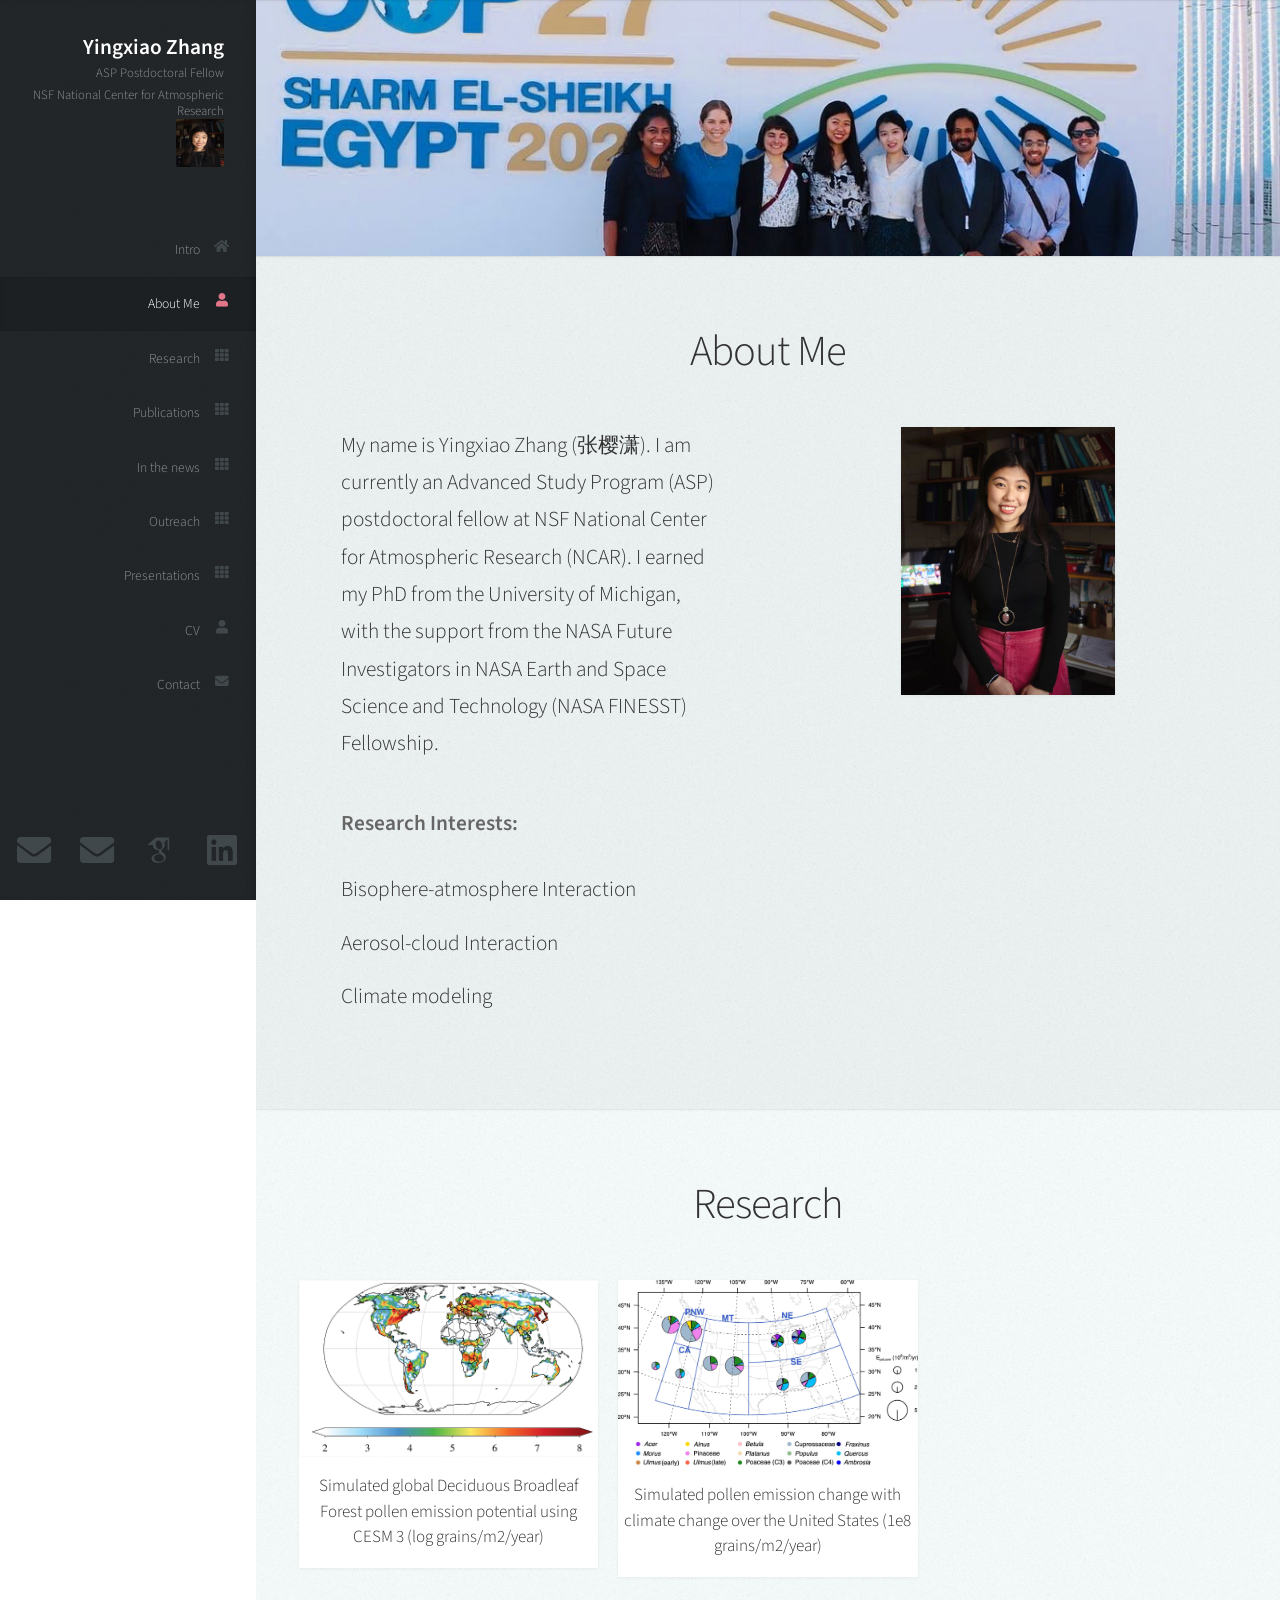
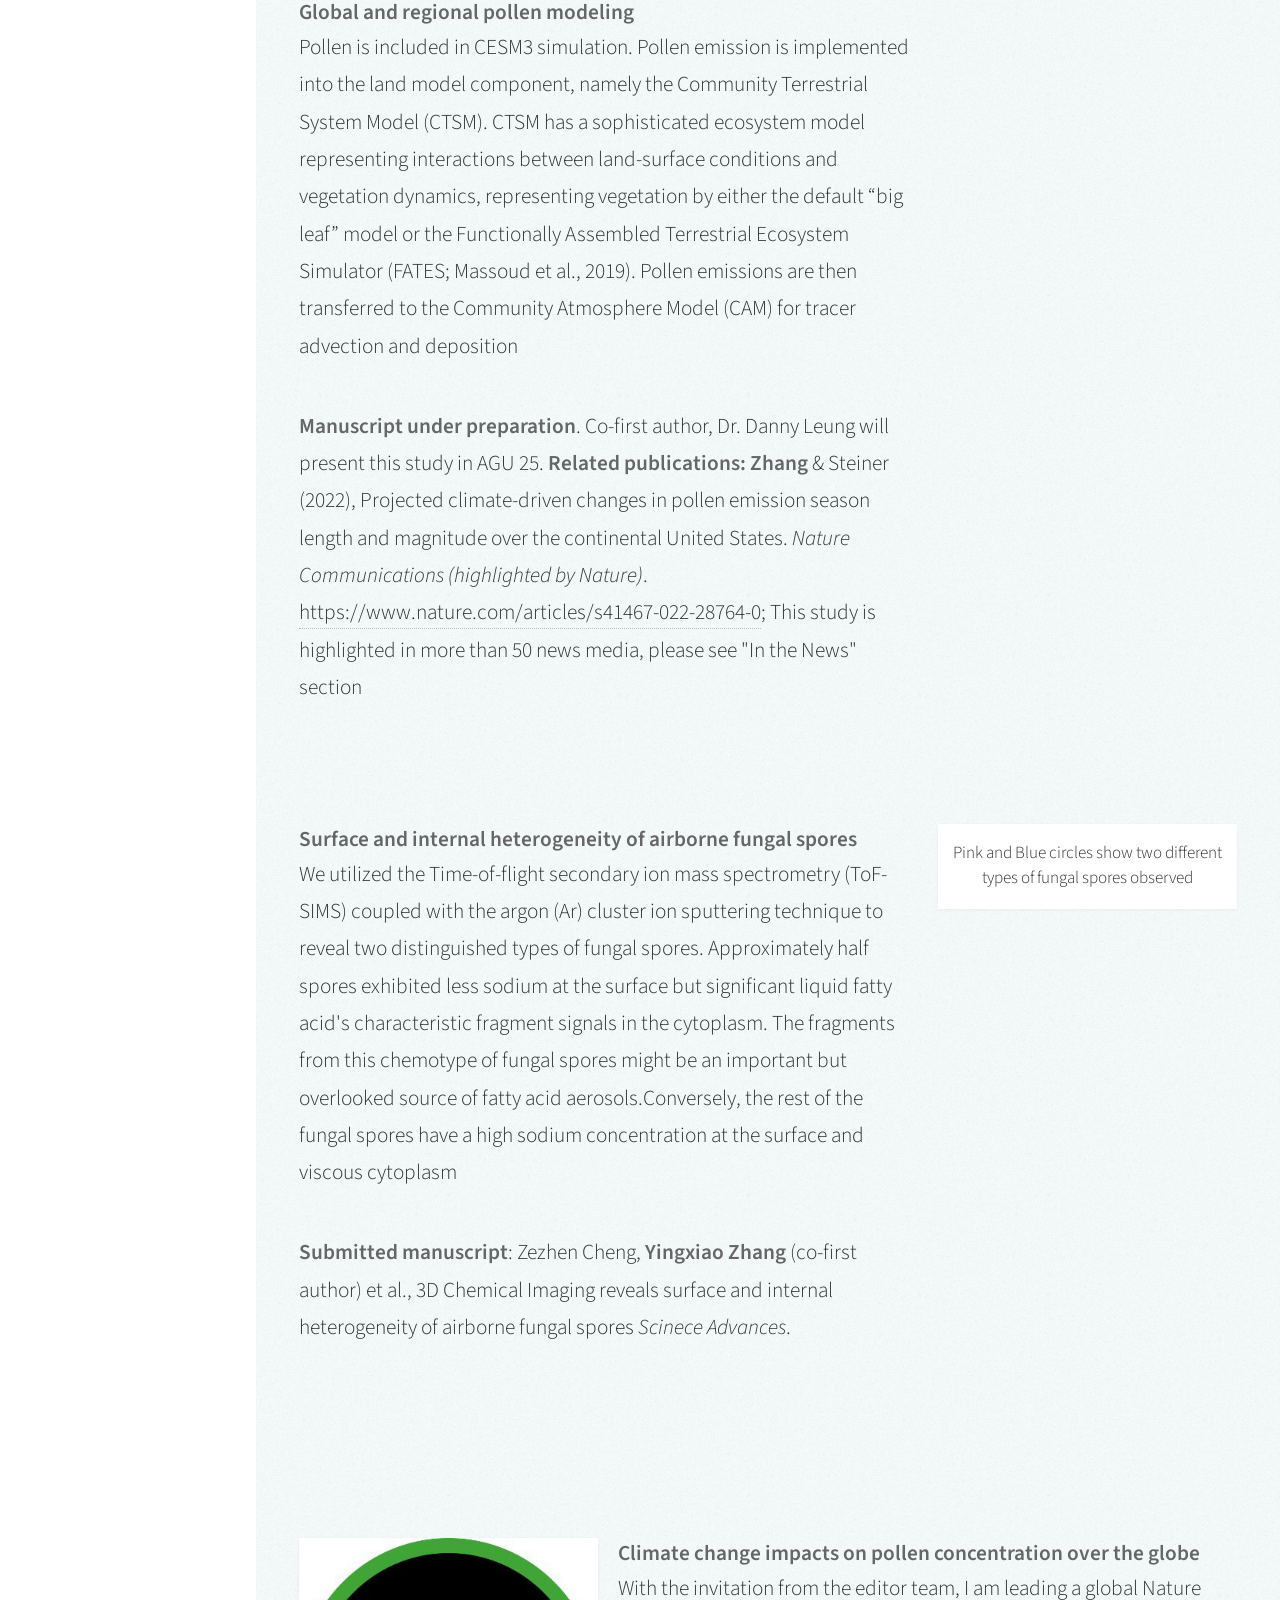
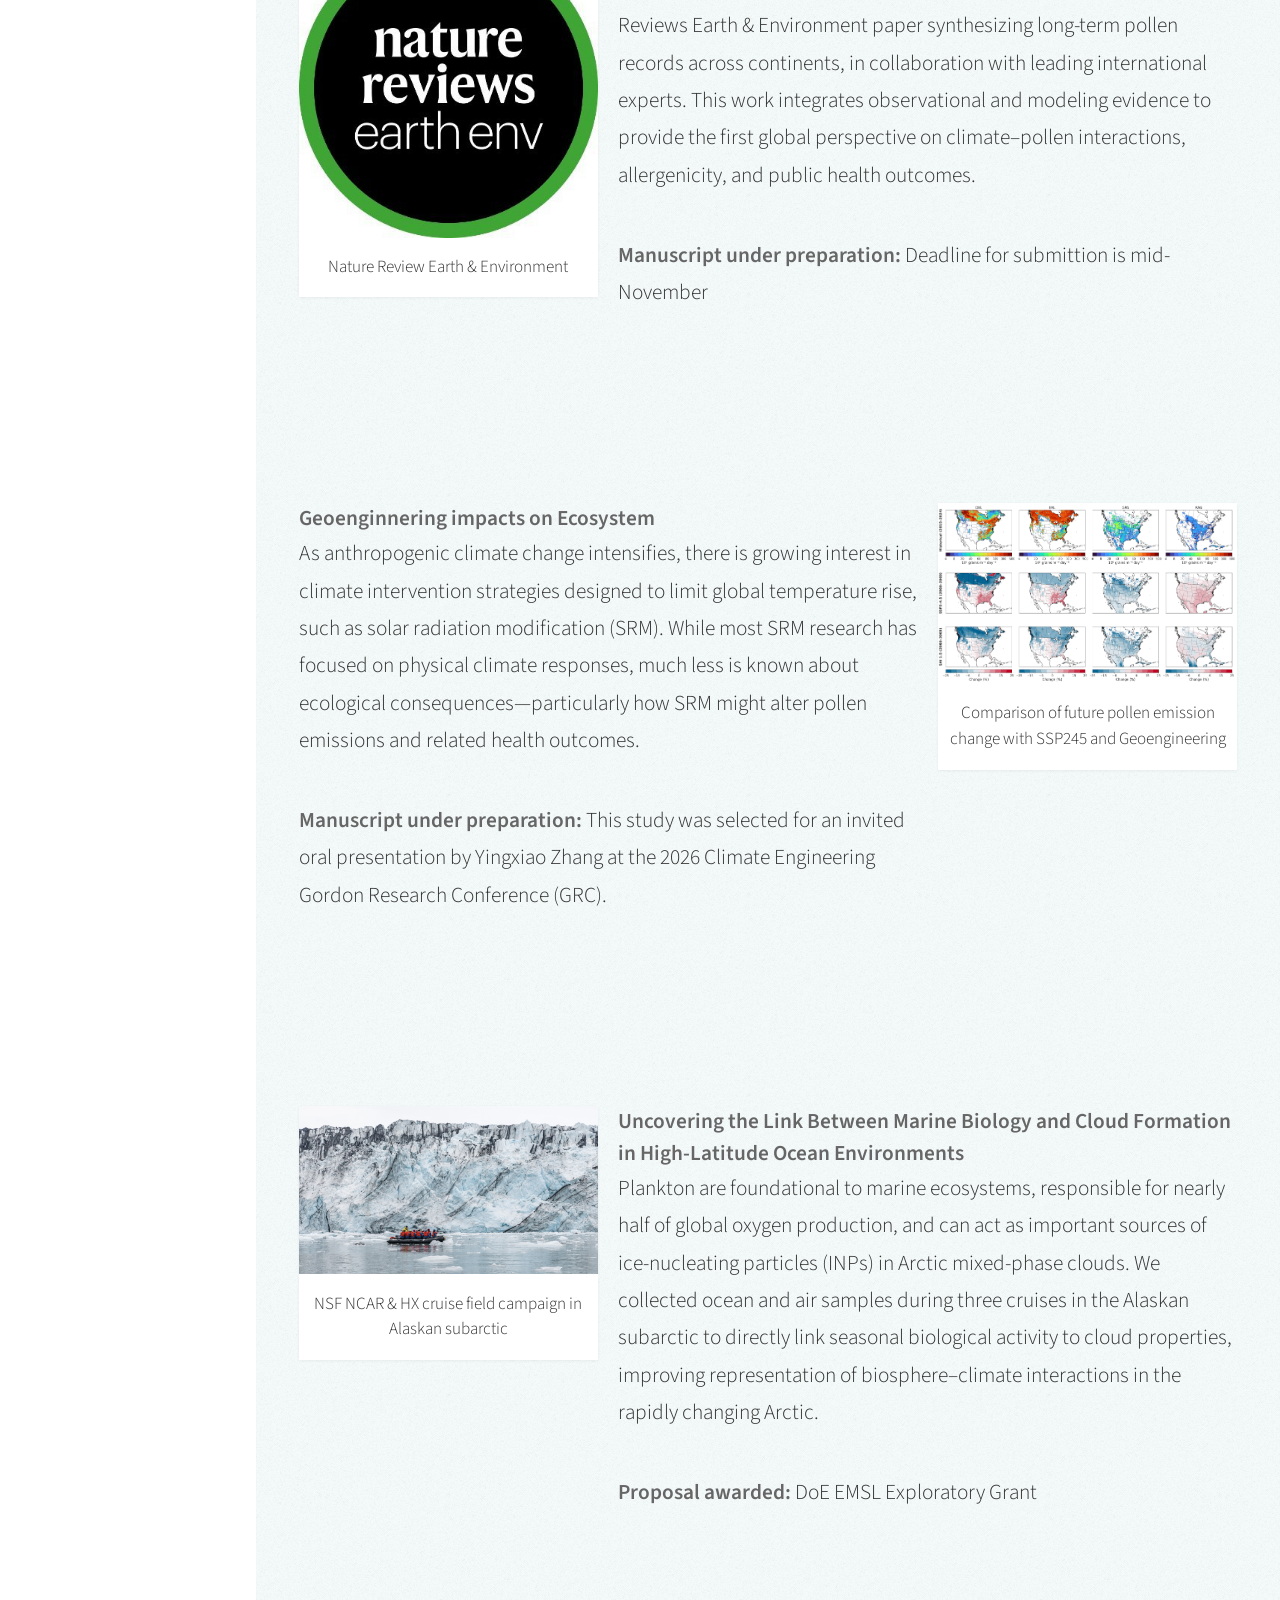
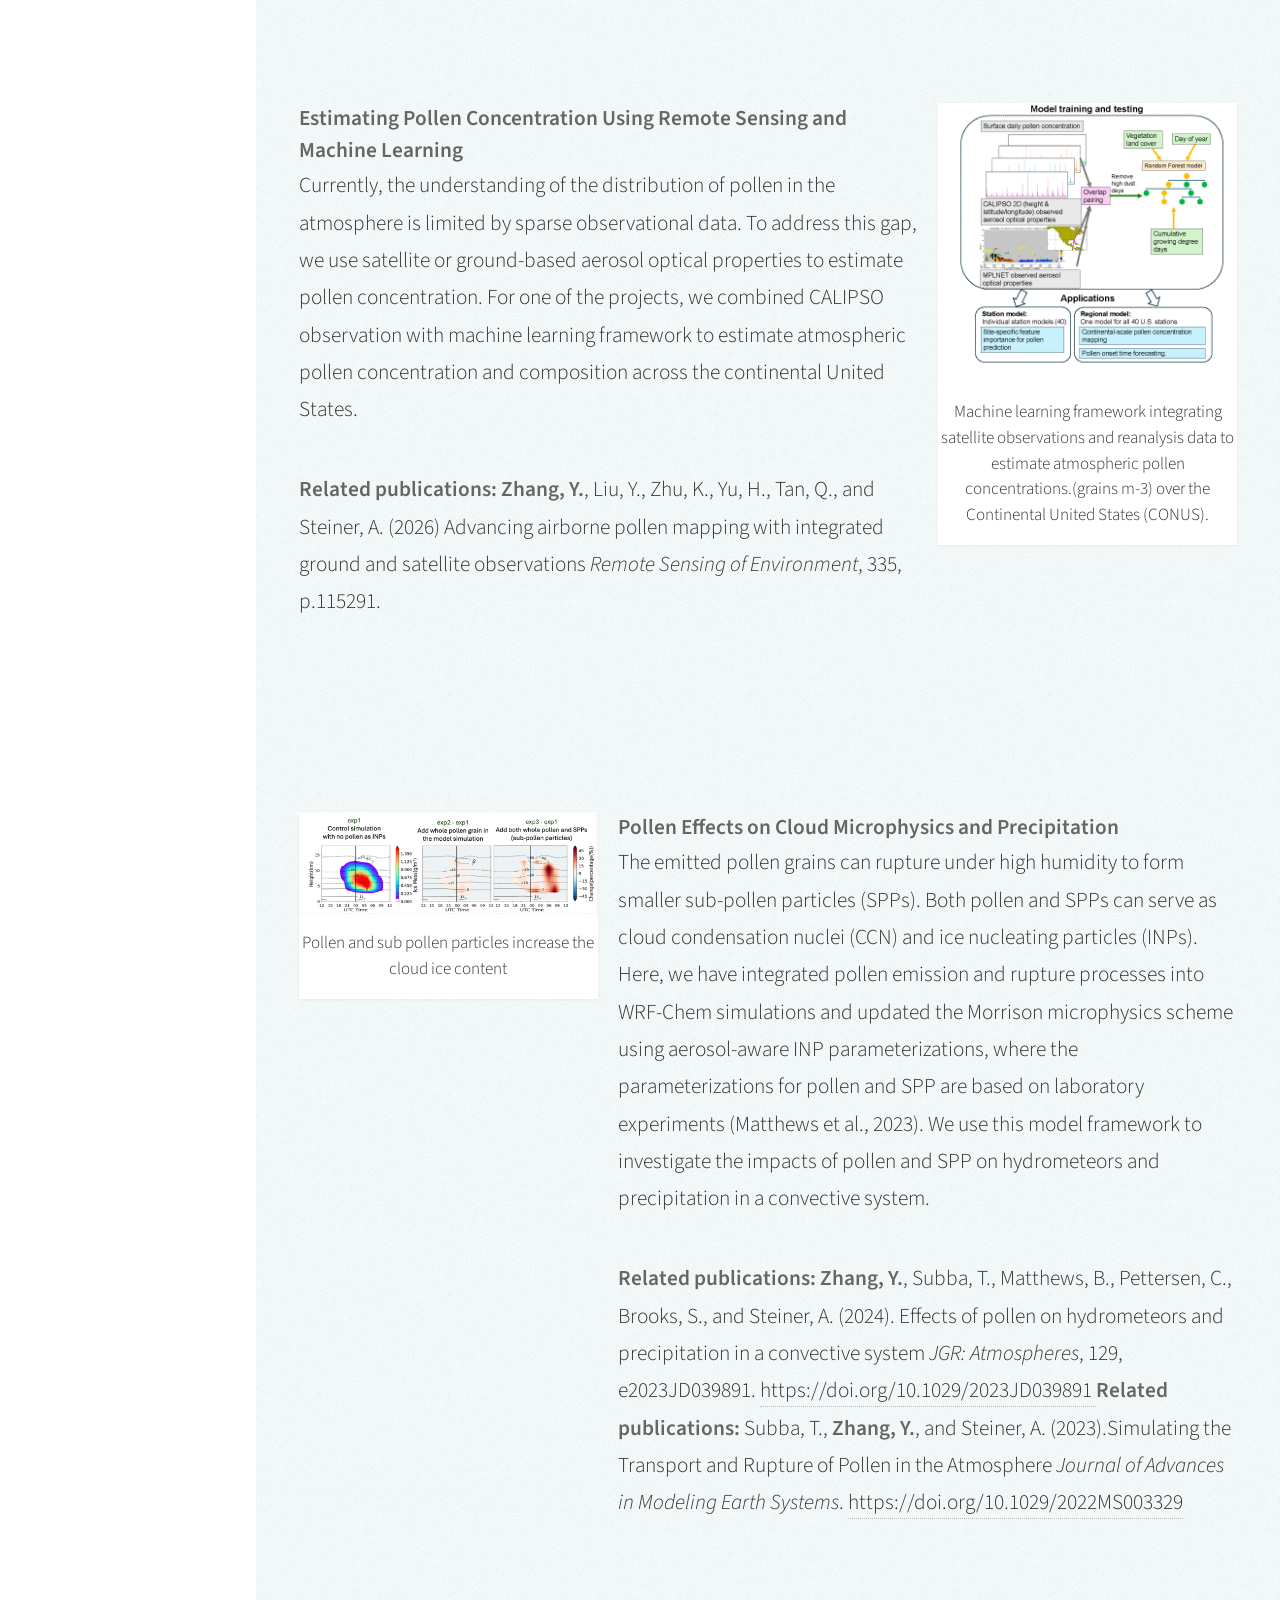
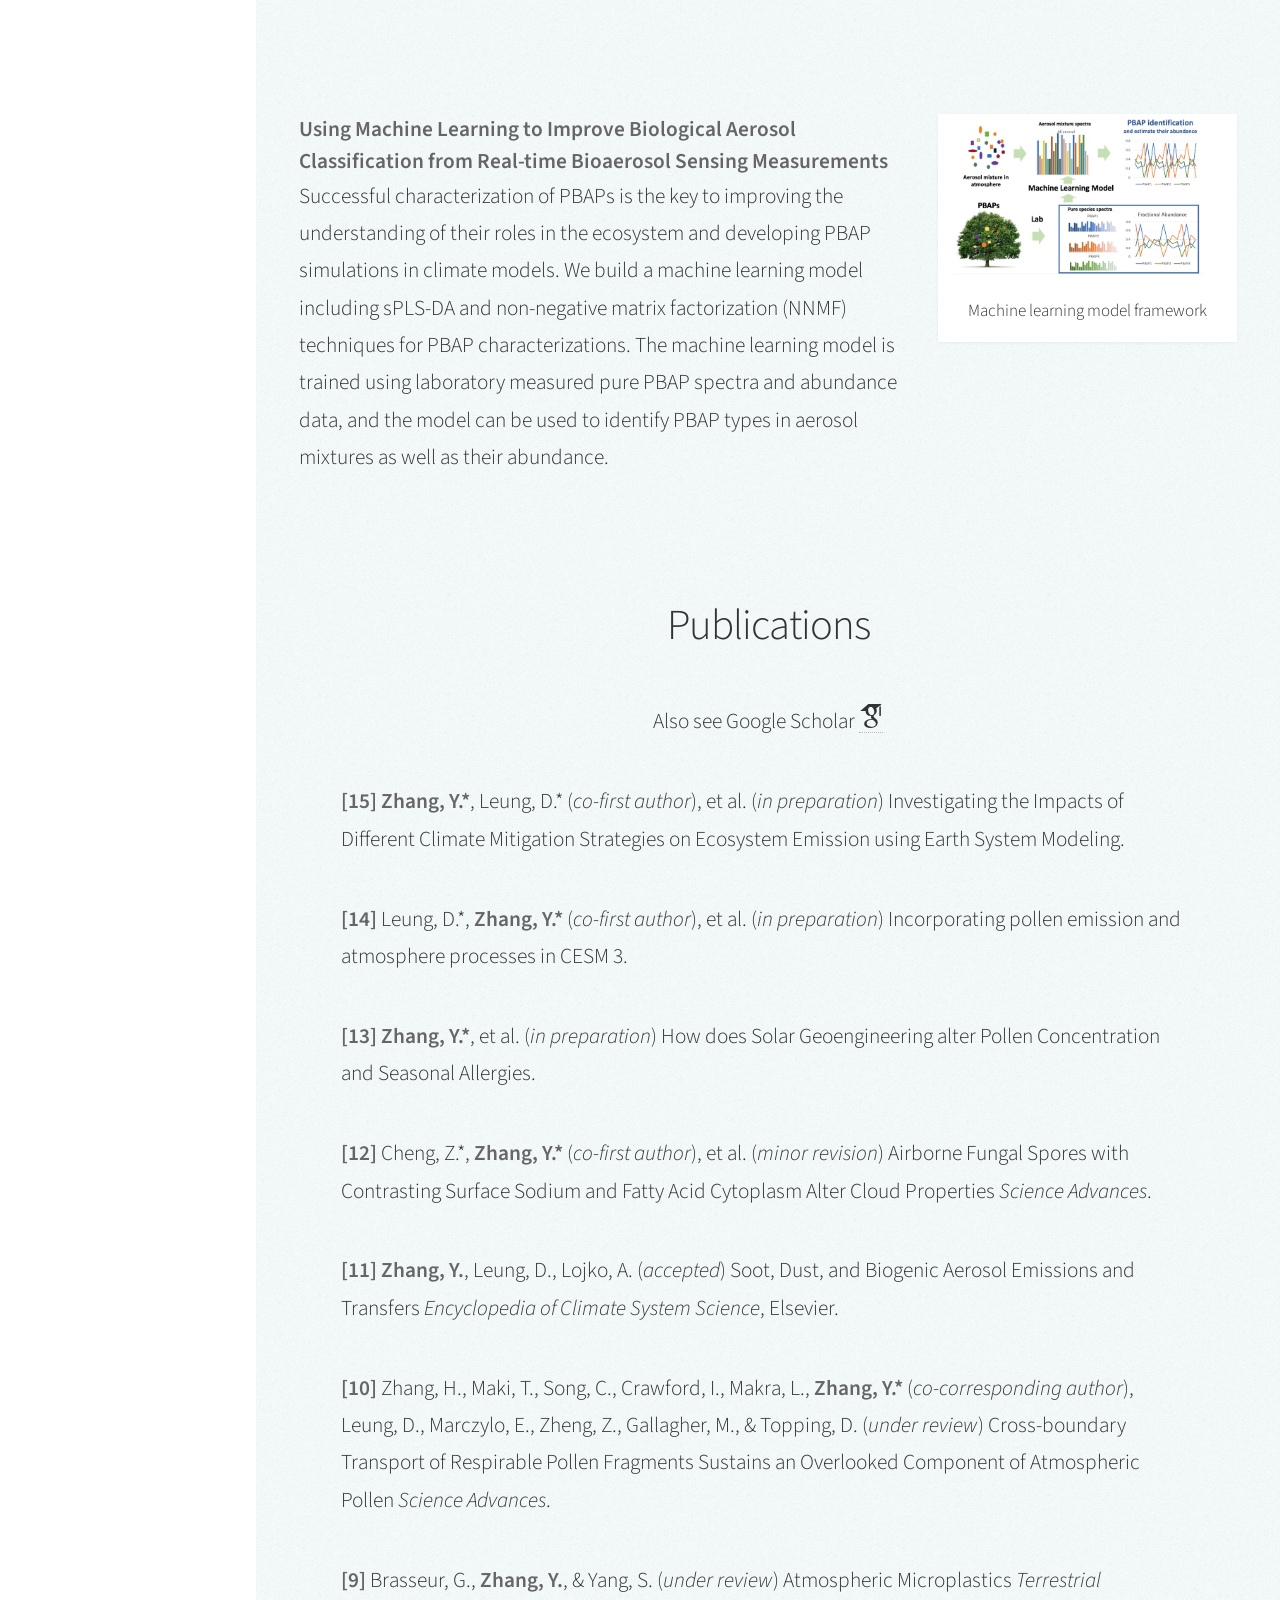
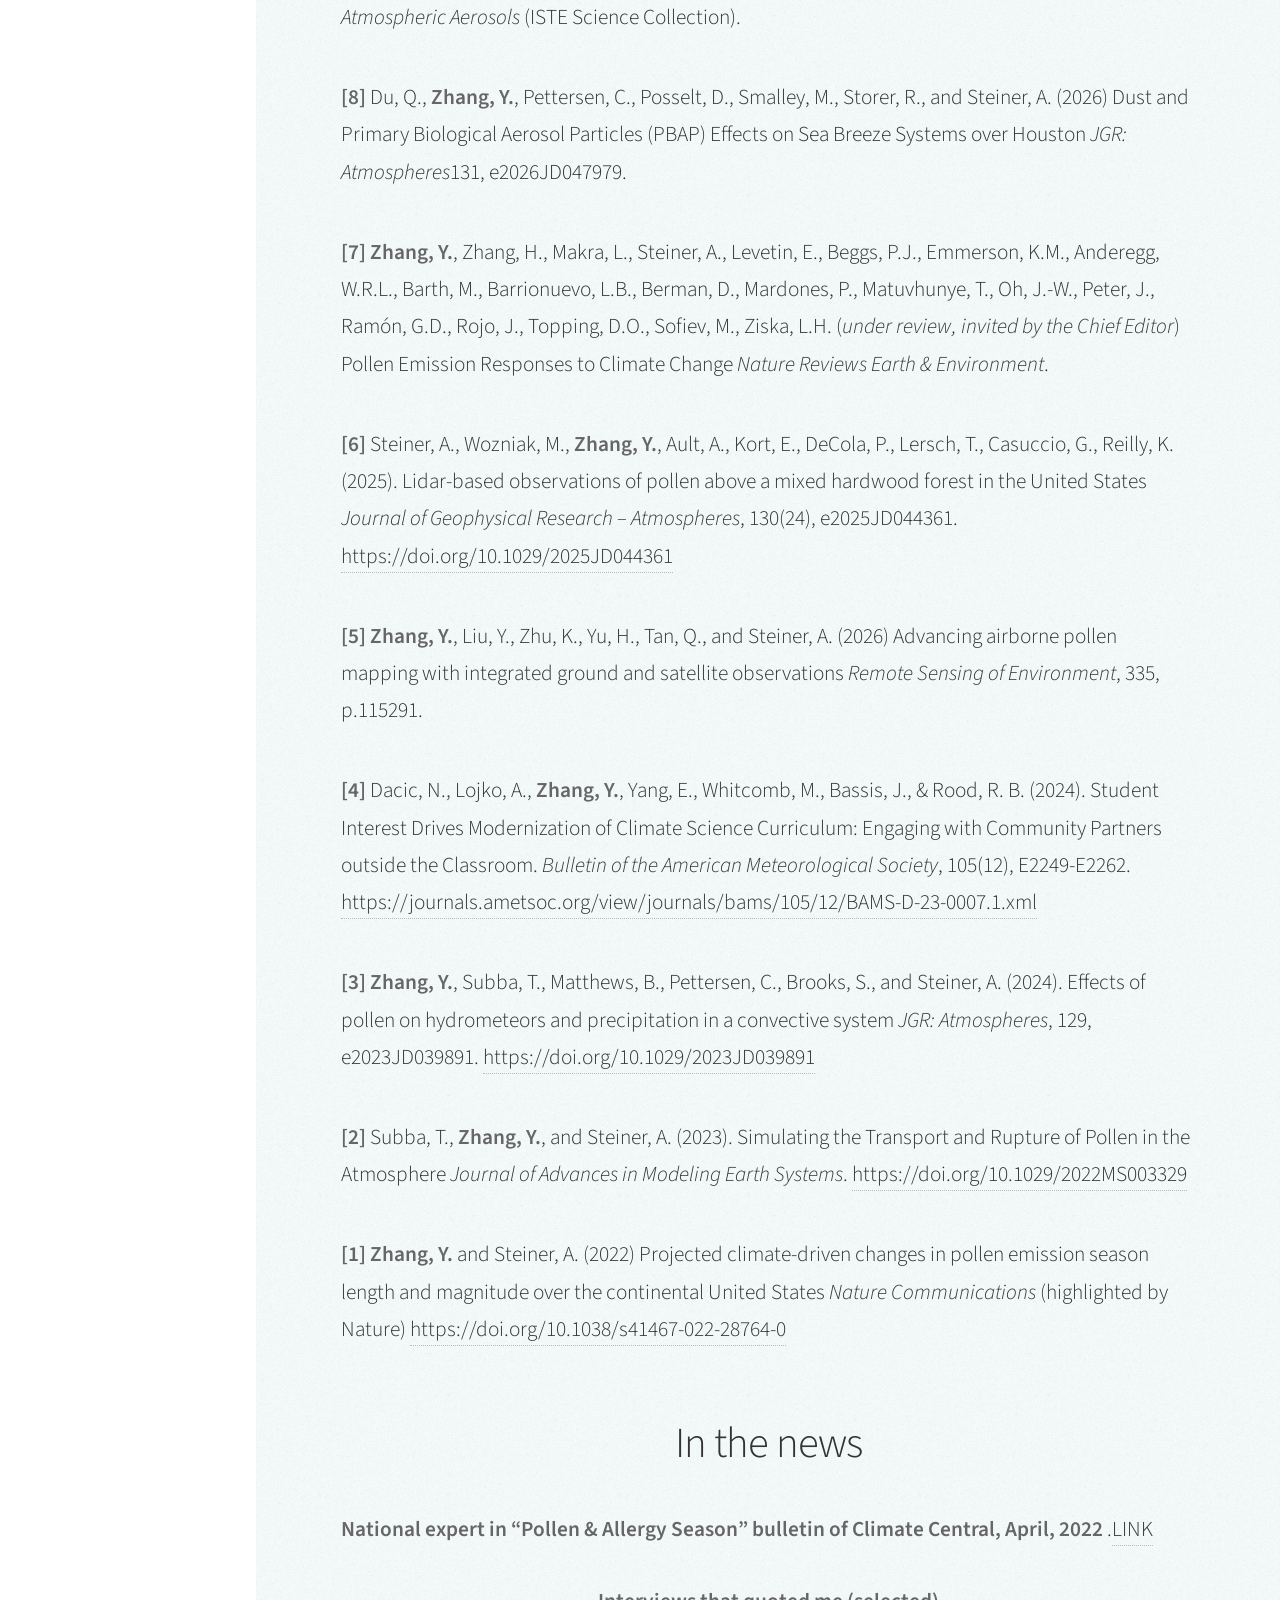
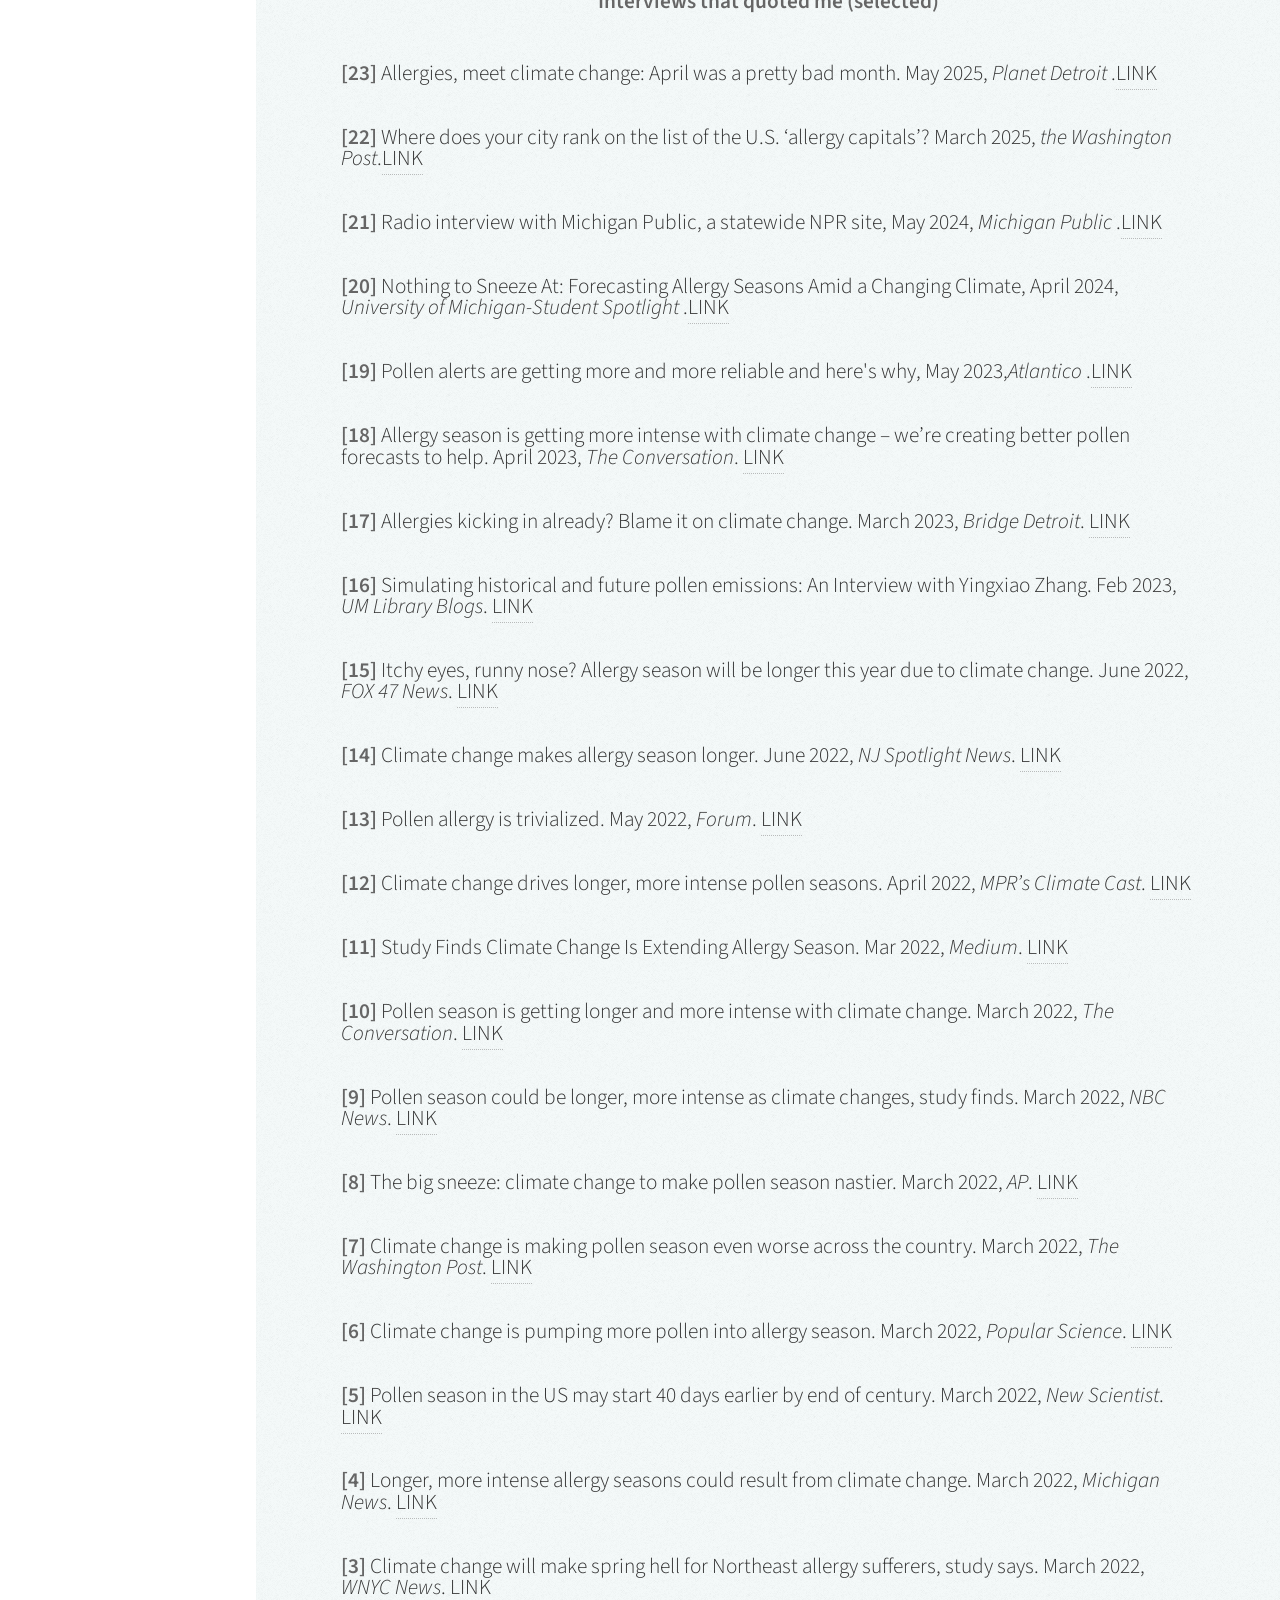
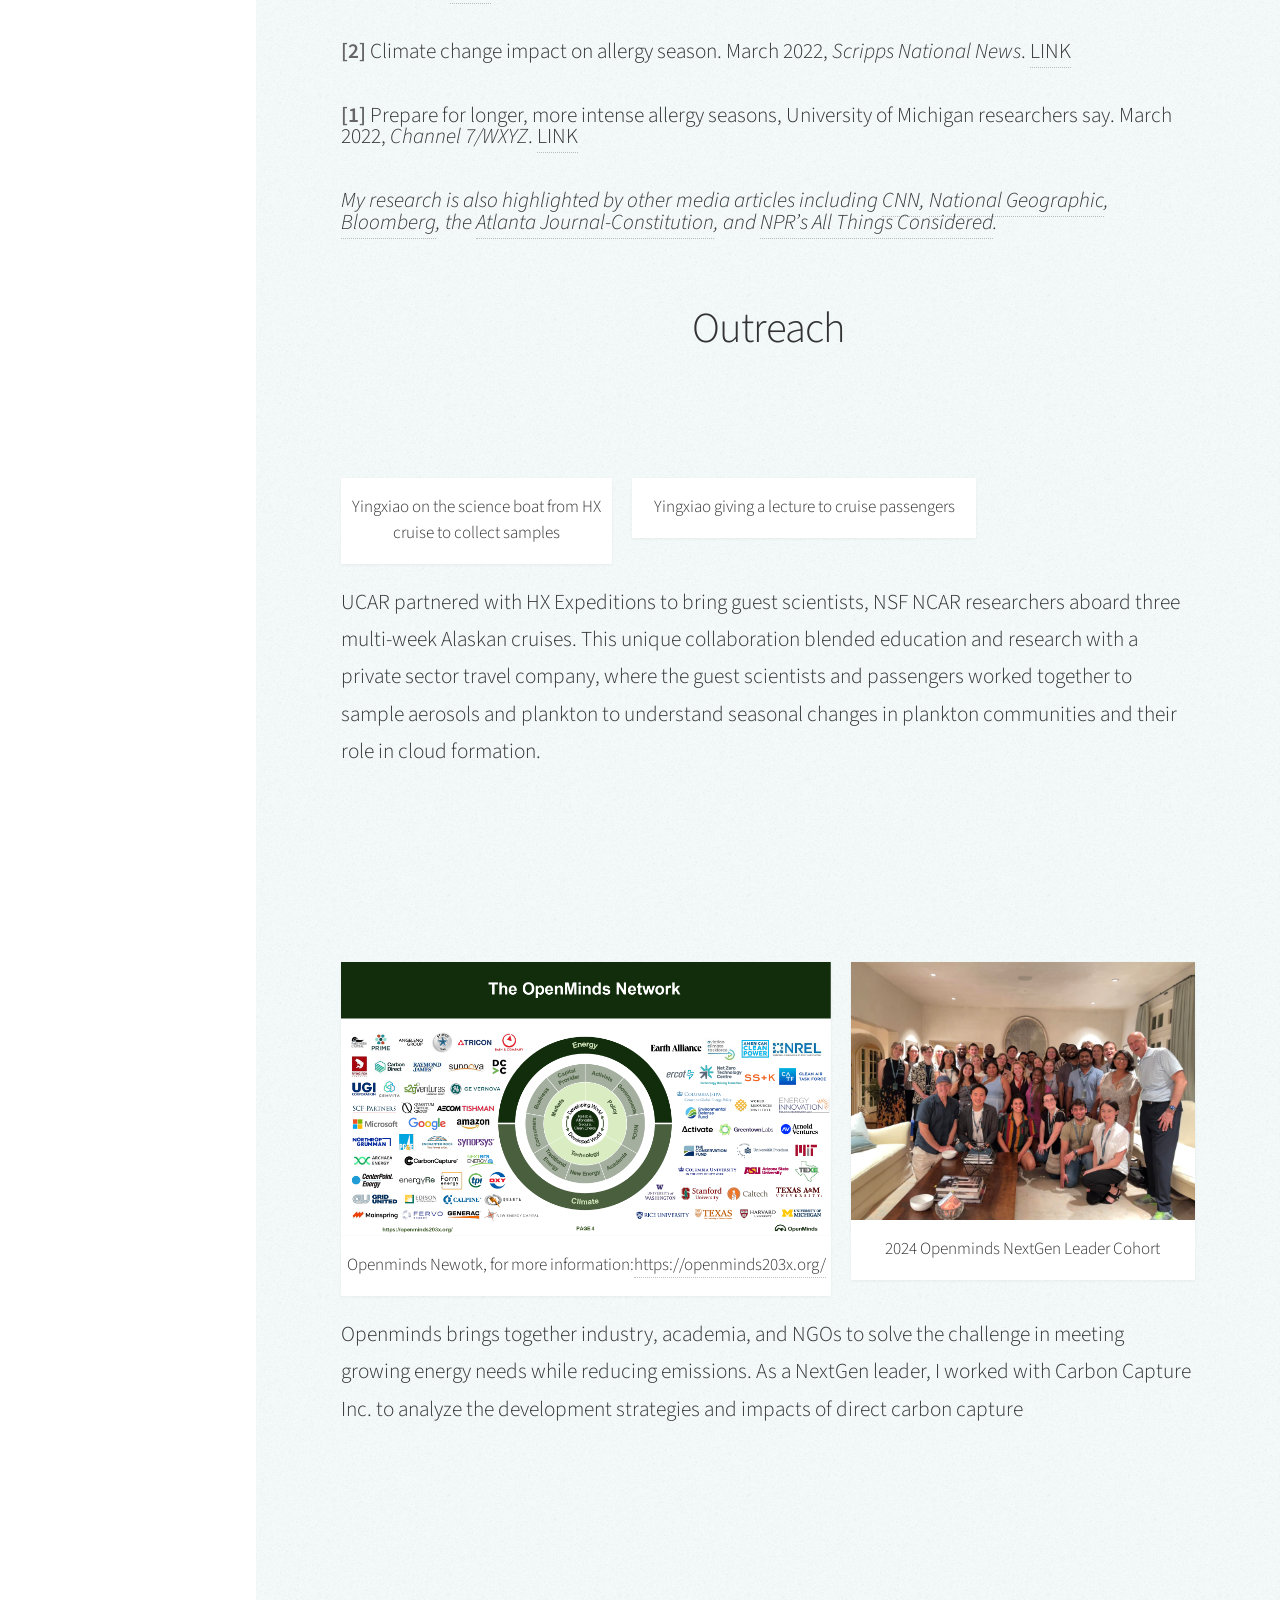
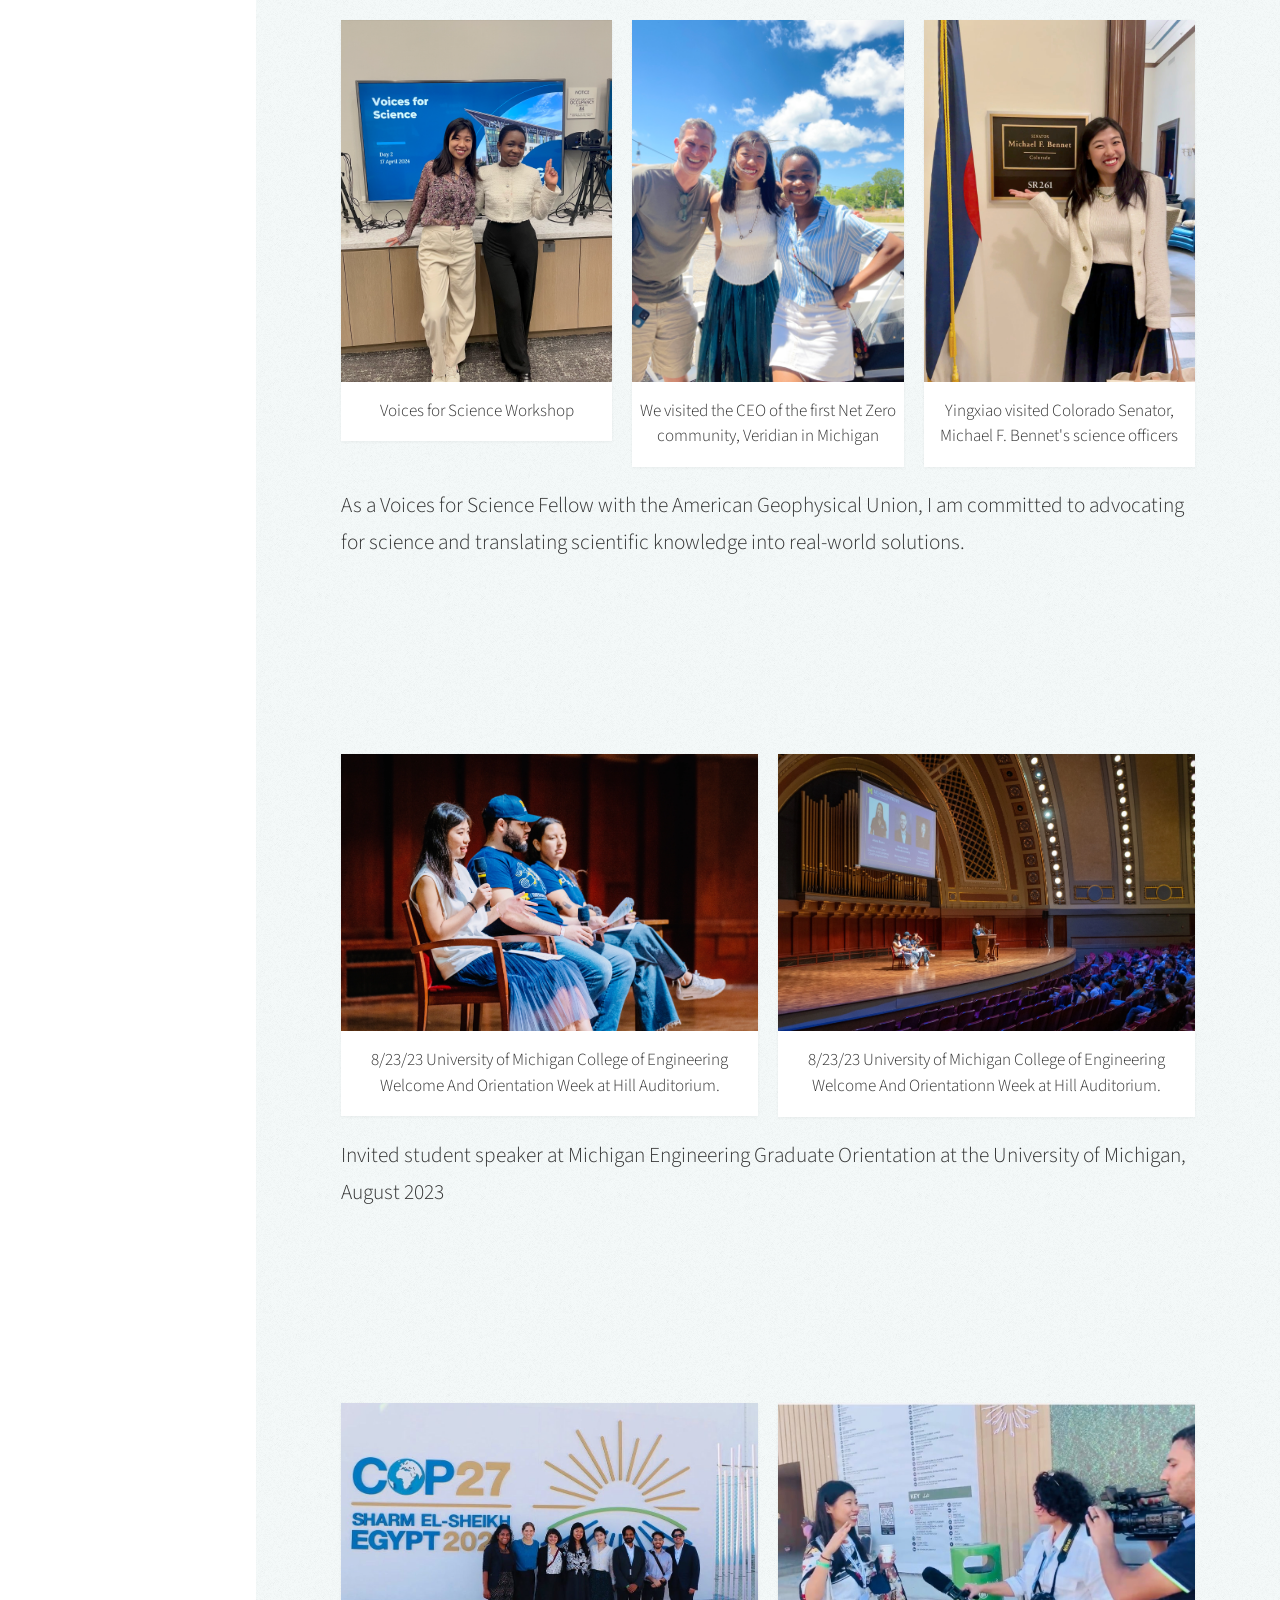
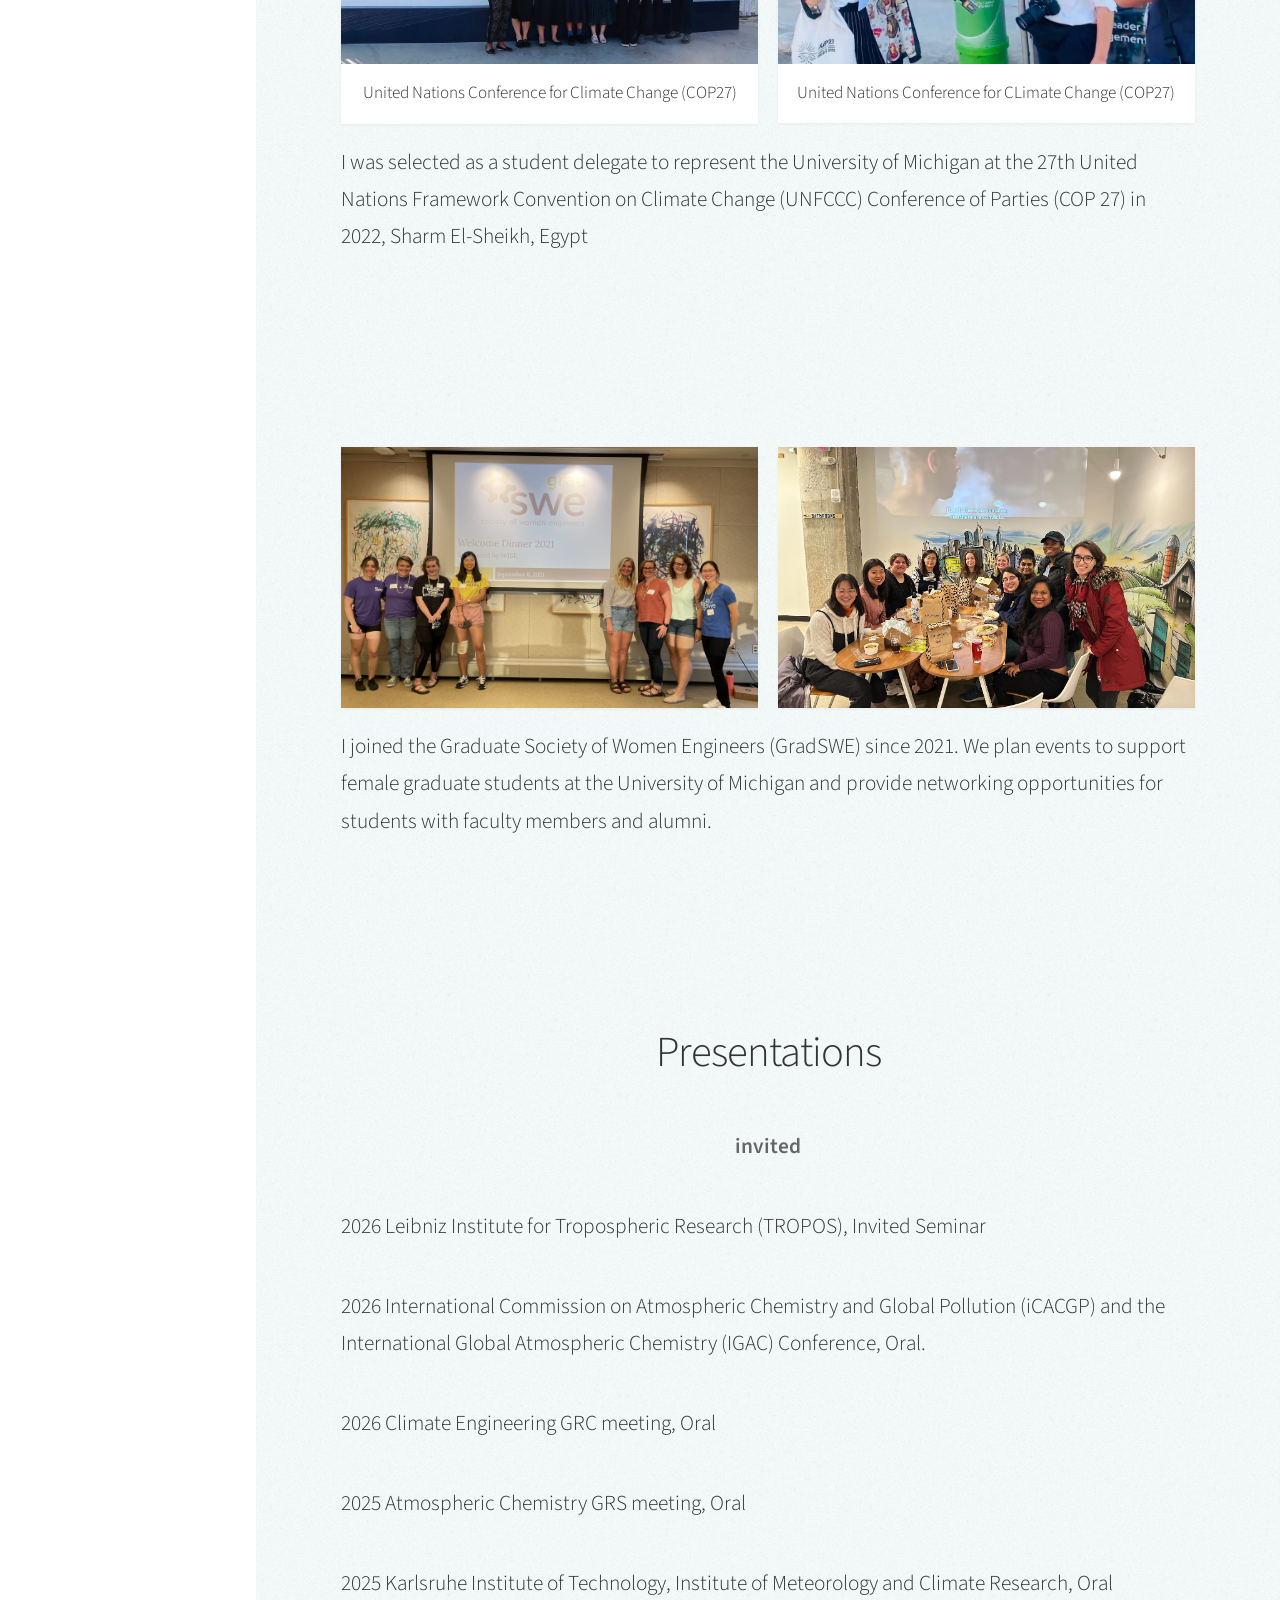
==== commit 8d298d4a: "publication" ====
--- a/index.html
+++ b/index.html
@@ -328,15 +328,15 @@
 
 							<p style="text-align: left;"><b>[13]</b> <b>Zhang, Y.*</b>, et al. (<em>in preparation</em>) How does Solar Geoengineering alter Pollen Concentration and Seasonal Allergies.</p>
 
-							<p style="text-align: left;"><b>[12]</b> Cheng, Z.*, <b>Zhang, Y.*</b> (<em>co-first author</em>), et al. (<em>submitted</em>) Airborne Fungal Spores with Contrasting Surface Sodium and Fatty Acid Cytoplasm Alter Cloud Properties <em>Science Advances</em>.</p>
-
-							<p style="text-align: left;"><b>[11]</b> <b>Zhang, Y.</b>, Leung, D., Lojko, A. (<em>under review</em>) Soot, Dust, and Biogenic Aerosol Emissions and Transfers <em>Encyclopedia of Climate System Science</em>, Elsevier.</p>
+							<p style="text-align: left;"><b>[12]</b> Cheng, Z.*, <b>Zhang, Y.*</b> (<em>co-first author</em>), et al. (<em>minor revision</em>) Airborne Fungal Spores with Contrasting Surface Sodium and Fatty Acid Cytoplasm Alter Cloud Properties <em>Science Advances</em>.</p>
+
+							<p style="text-align: left;"><b>[11]</b> <b>Zhang, Y.</b>, Leung, D., Lojko, A. (<em>accepted</em>) Soot, Dust, and Biogenic Aerosol Emissions and Transfers <em>Encyclopedia of Climate System Science</em>, Elsevier.</p>
 
 							<p style="text-align: left;"><b>[10]</b> Zhang, H., Maki, T., Song, C., Crawford, I., Makra, L., <b>Zhang, Y.*</b> (<em>co-corresponding author</em>), Leung, D., Marczylo, E., Zheng, Z., Gallagher, M., & Topping, D. (<em>under review</em>) Cross-boundary Transport of Respirable Pollen Fragments Sustains an Overlooked Component of Atmospheric Pollen <em>Science Advances</em>.</p>
 
 							<p style="text-align: left;"><b>[9]</b> Brasseur, G., <b>Zhang, Y.</b>, & Yang, S. (<em>under review</em>) Atmospheric Microplastics <em>Terrestrial Atmospheric Aerosols</em> (ISTE Science Collection).</p>
 
-							<p style="text-align: left;"><b>[8]</b> Du, Q., <b>Zhang, Y.</b>, Pettersen, C., Posselt, D., Smalley, M., Storer, R., and Steiner, A. (<em>under review</em>) Dust and Primary Biological Aerosol Particles (PBAP) Effects on Sea Breeze Systems over Houston <em>JGR: Atmospheres</em>.</p>
+							<p style="text-align: left;"><b>[8]</b> Du, Q., <b>Zhang, Y.</b>, Pettersen, C., Posselt, D., Smalley, M., Storer, R., and Steiner, A. (2026) Dust and Primary Biological Aerosol Particles (PBAP) Effects on Sea Breeze Systems over Houston <em>JGR: Atmospheres</em>131, e2026JD047979.</p>
 
 							<p style="text-align: left;"><b>[7]</b> <b>Zhang, Y.</b>, Zhang, H., Makra, L., Steiner, A., Levetin, E., Beggs, P.J., Emmerson, K.M., Anderegg, W.R.L., Barth, M., Barrionuevo, L.B., Berman, D., Mardones, P., Matuvhunye, T., Oh, J.-W., Peter, J., Ramón, G.D., Rojo, J., Topping, D.O., Sofiev, M., Ziska, L.H. (<em>under review, invited by the Chief Editor</em>) Pollen Emission Responses to Climate Change <em>Nature Reviews Earth & Environment</em>.</p>
 
@@ -597,6 +597,8 @@
 								<h2>Presentations</h2>
 							</header>
 									<p><b>invited</b><span class="label"></span></a></p>	
+							<p style="text-align: left;"> 2026 Leibniz Institute for Tropospheric Research (TROPOS), Invited Seminar</p>
+							<p style="text-align: left;"> 2026 International Commission on Atmospheric Chemistry and Global Pollution (iCACGP) and the International Global Atmospheric Chemistry (IGAC) Conference, Oral.</p>		
 							<p style="text-align: left;"> 2026 Climate Engineering GRC meeting, Oral</p>
 							<p style="text-align: left;"> 2025 Atmospheric Chemistry GRS meeting, Oral</p>
 							<p style="text-align: left;"> 2025 Karlsruhe Institute of Technology, Institute of Meteorology and Climate Research, Oral</p>
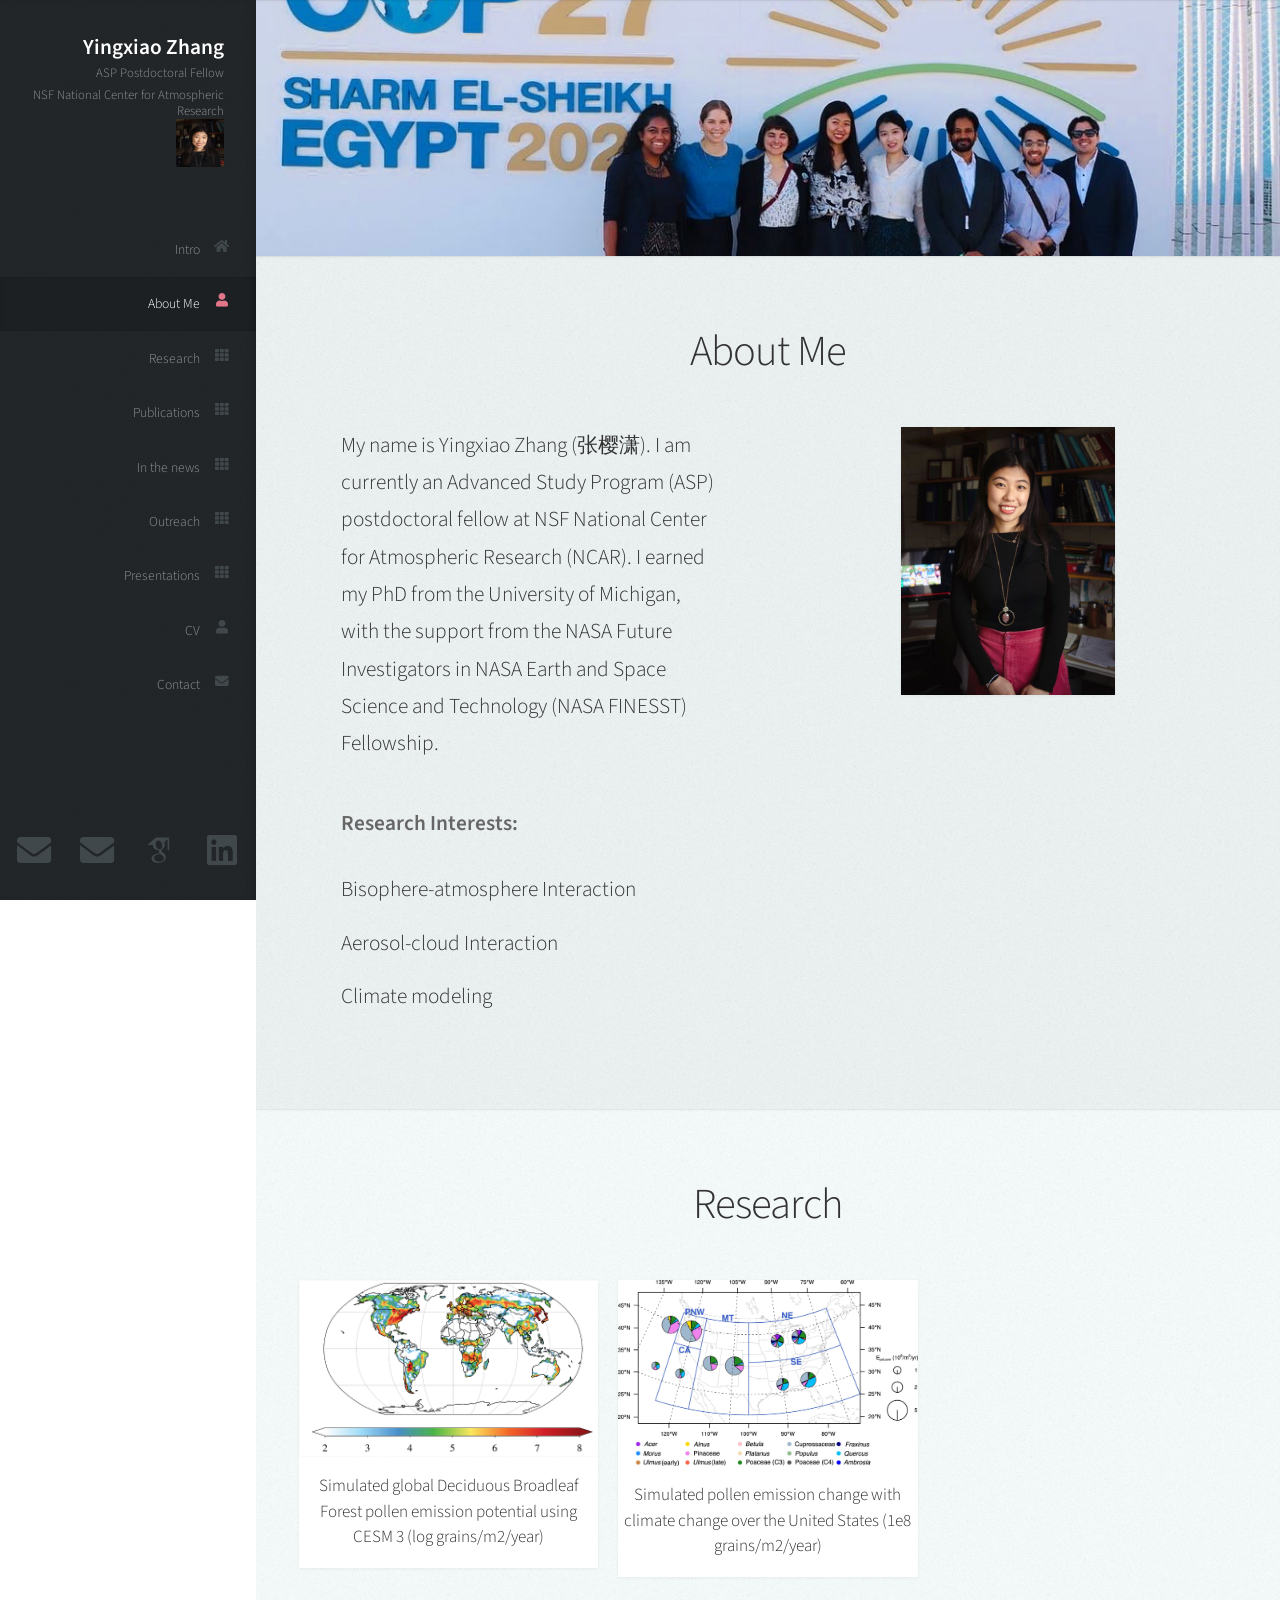
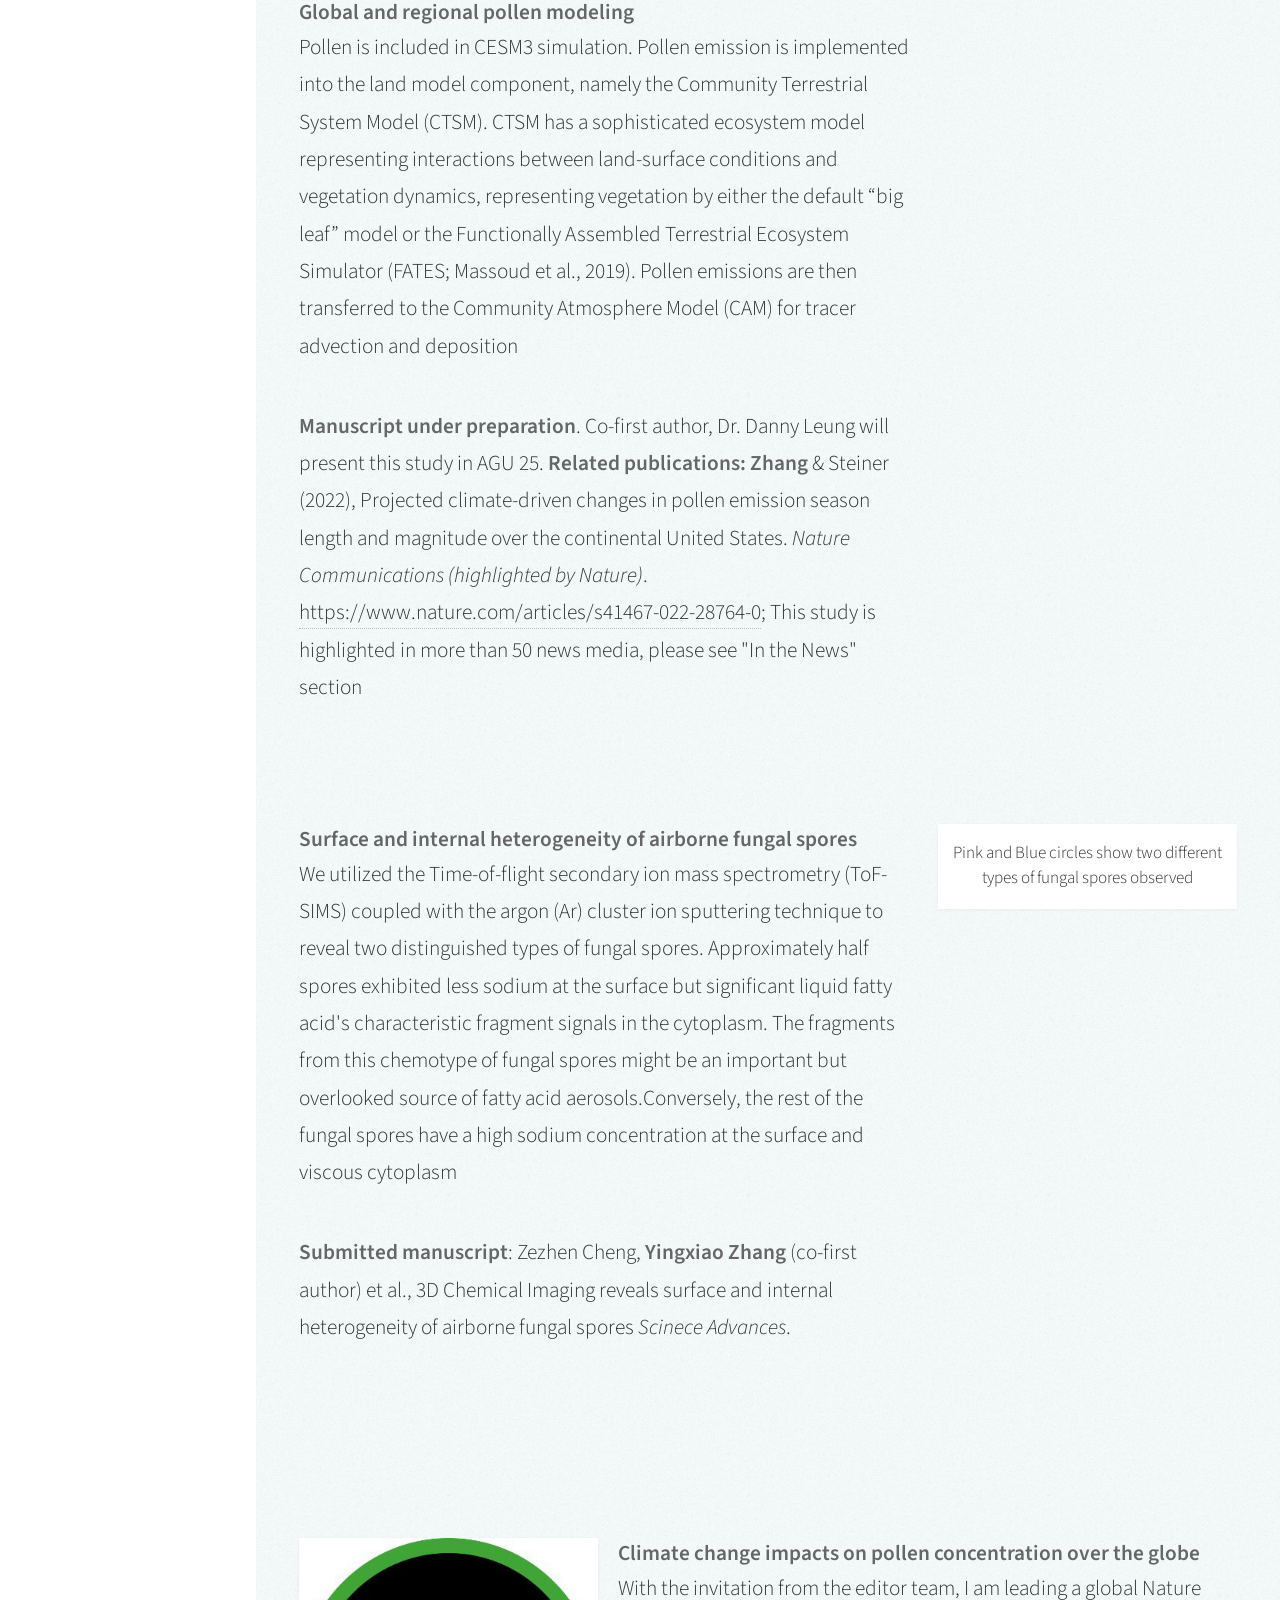
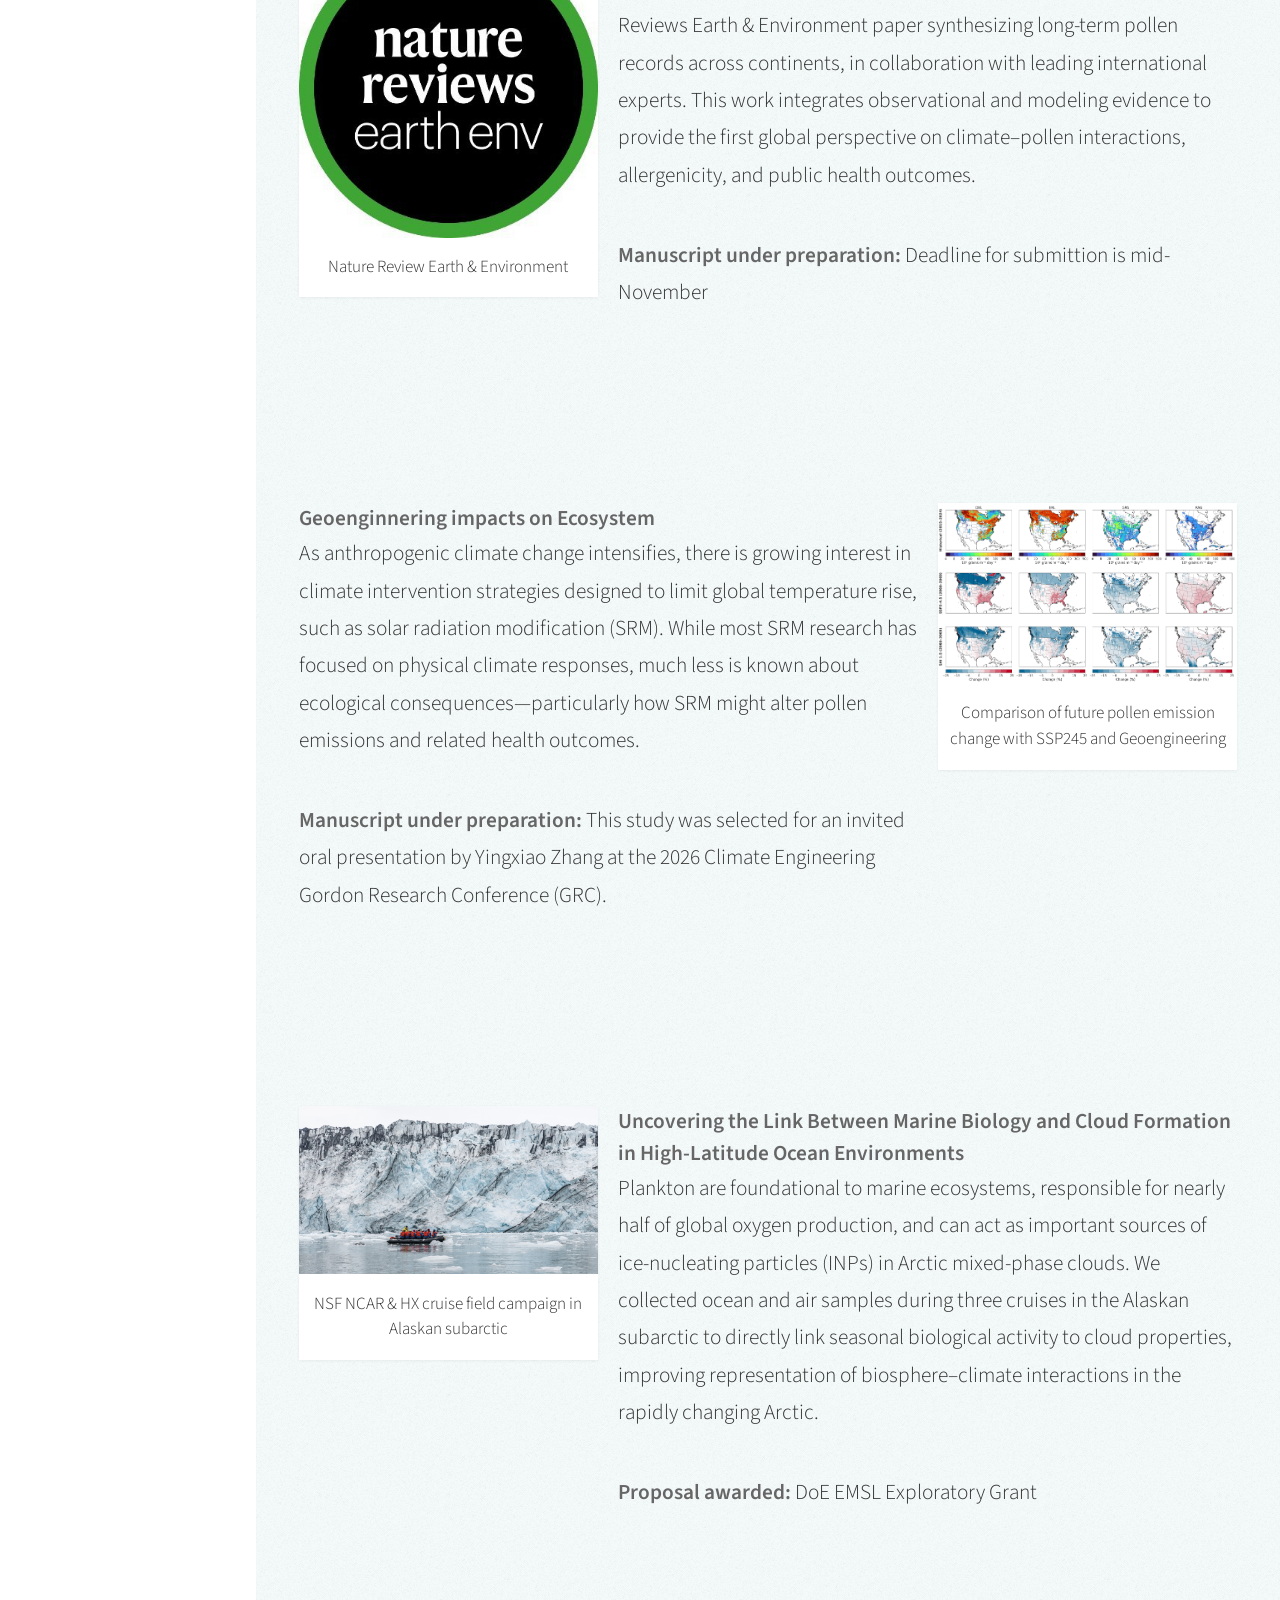
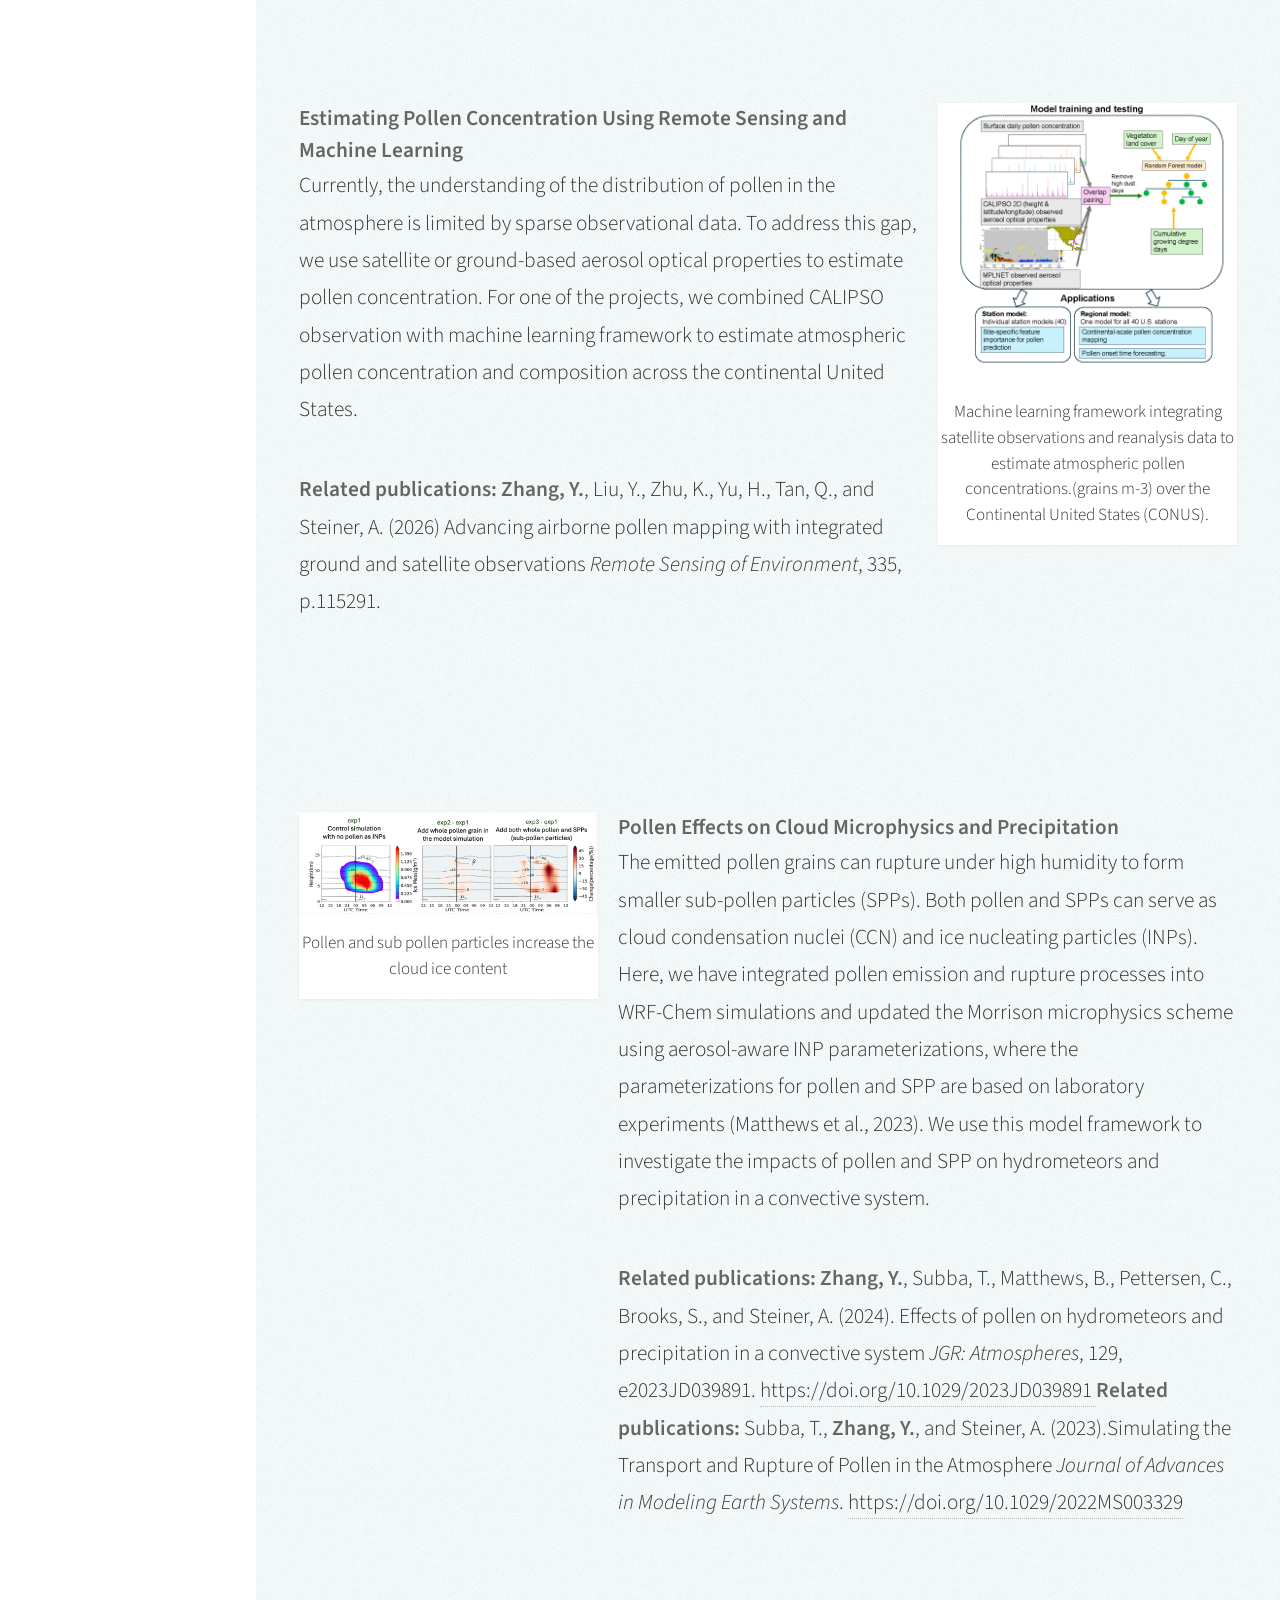
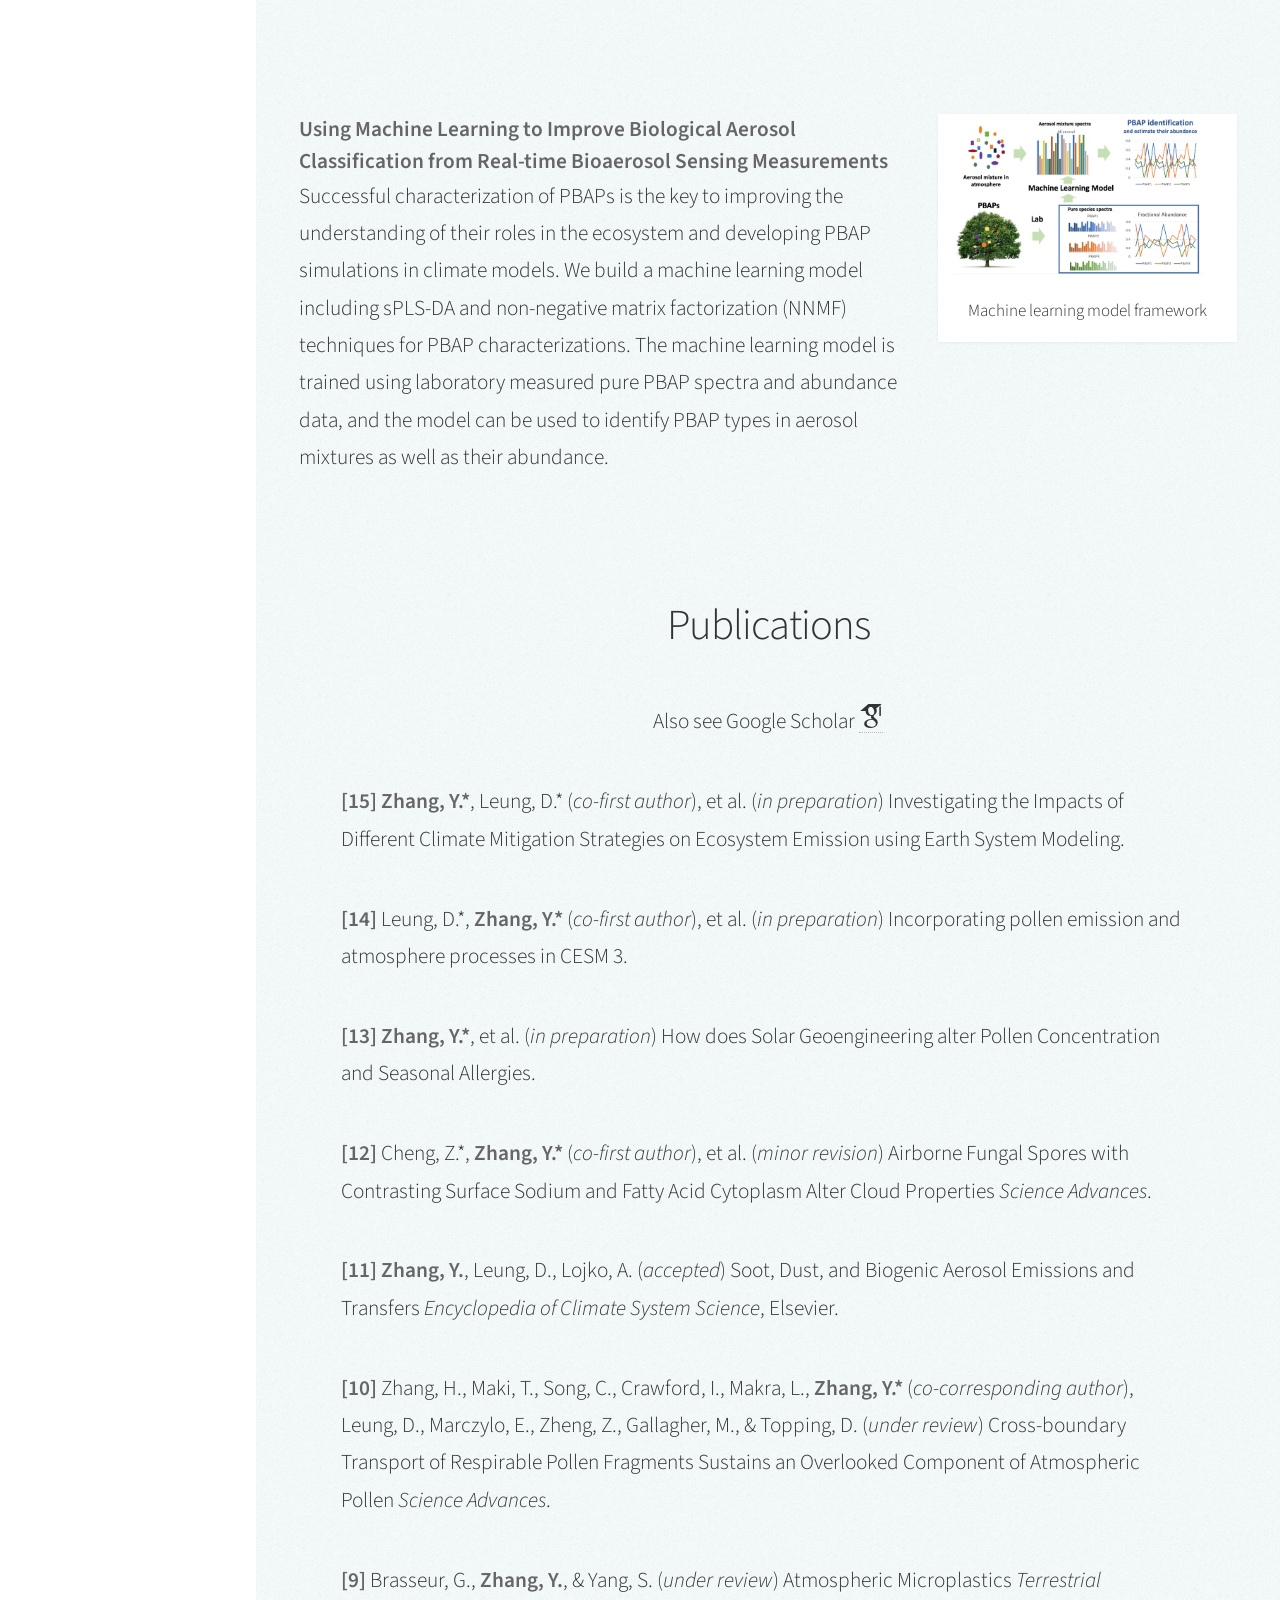
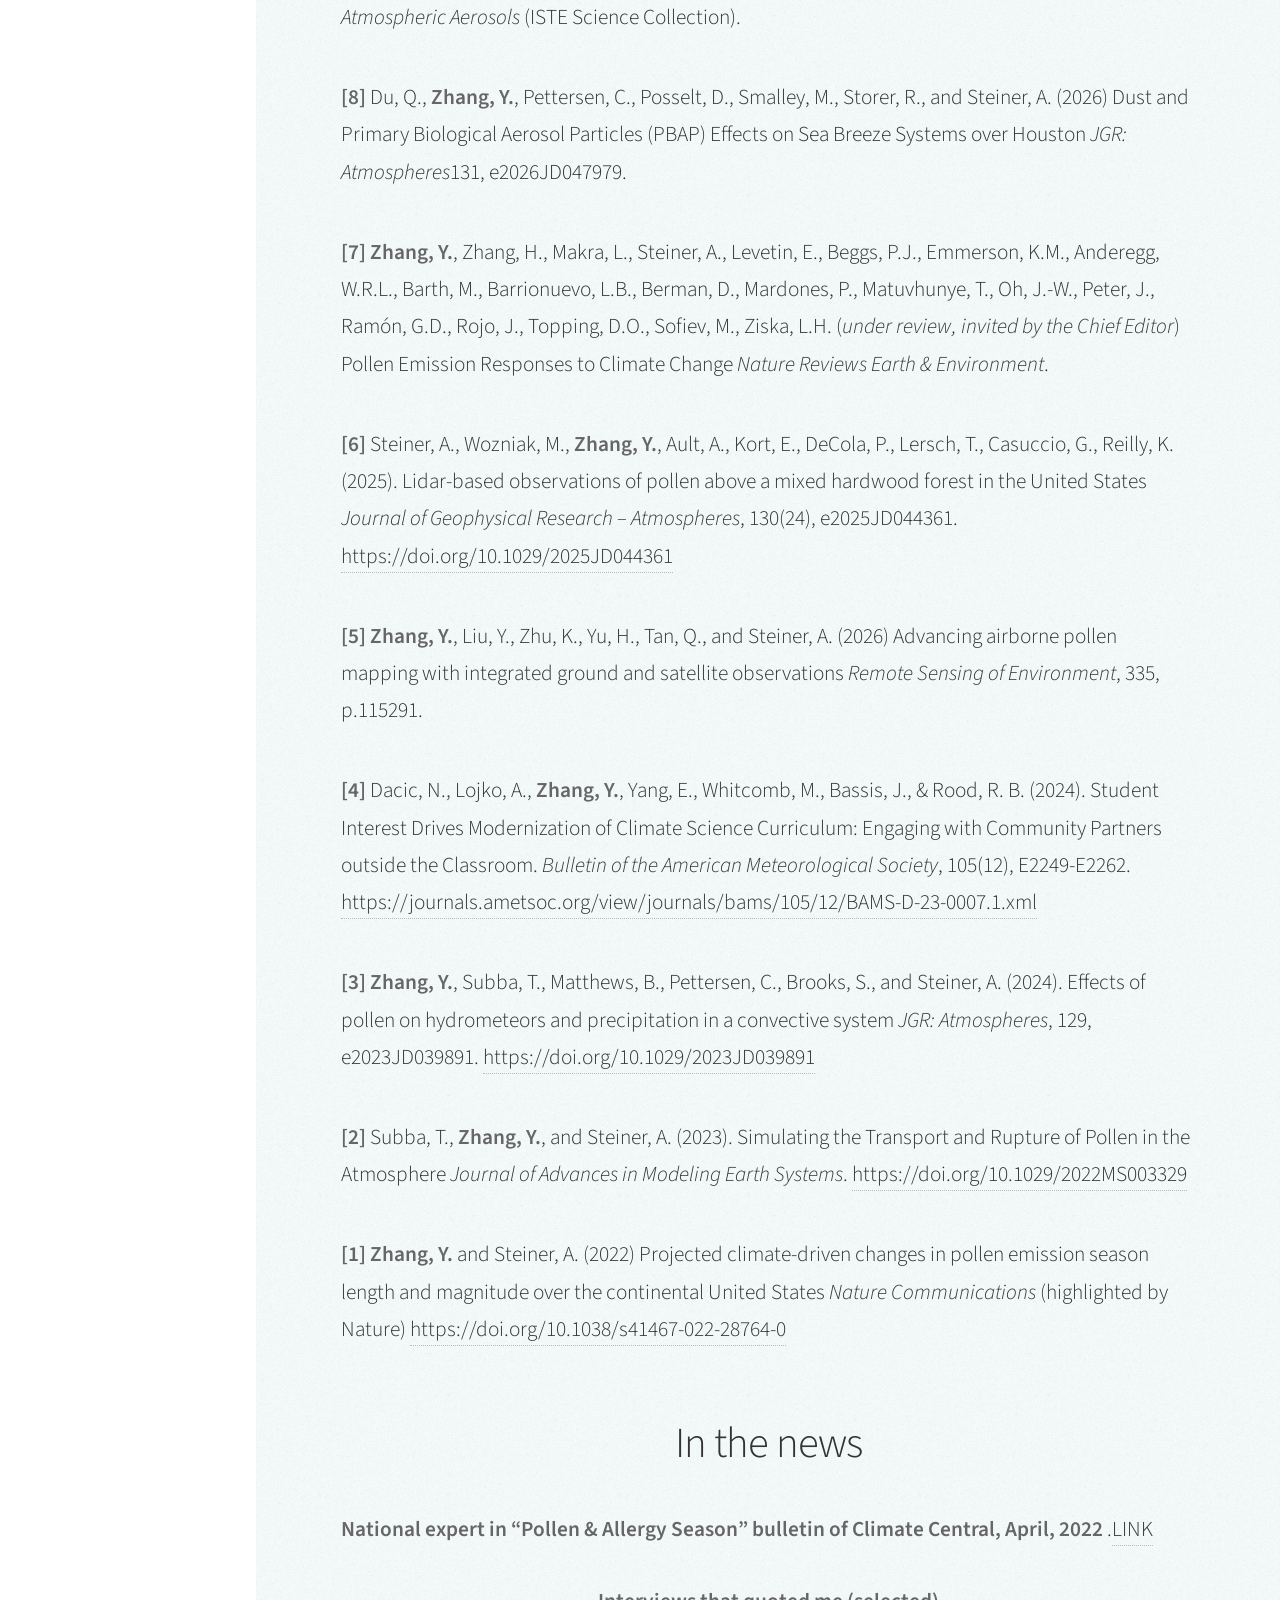
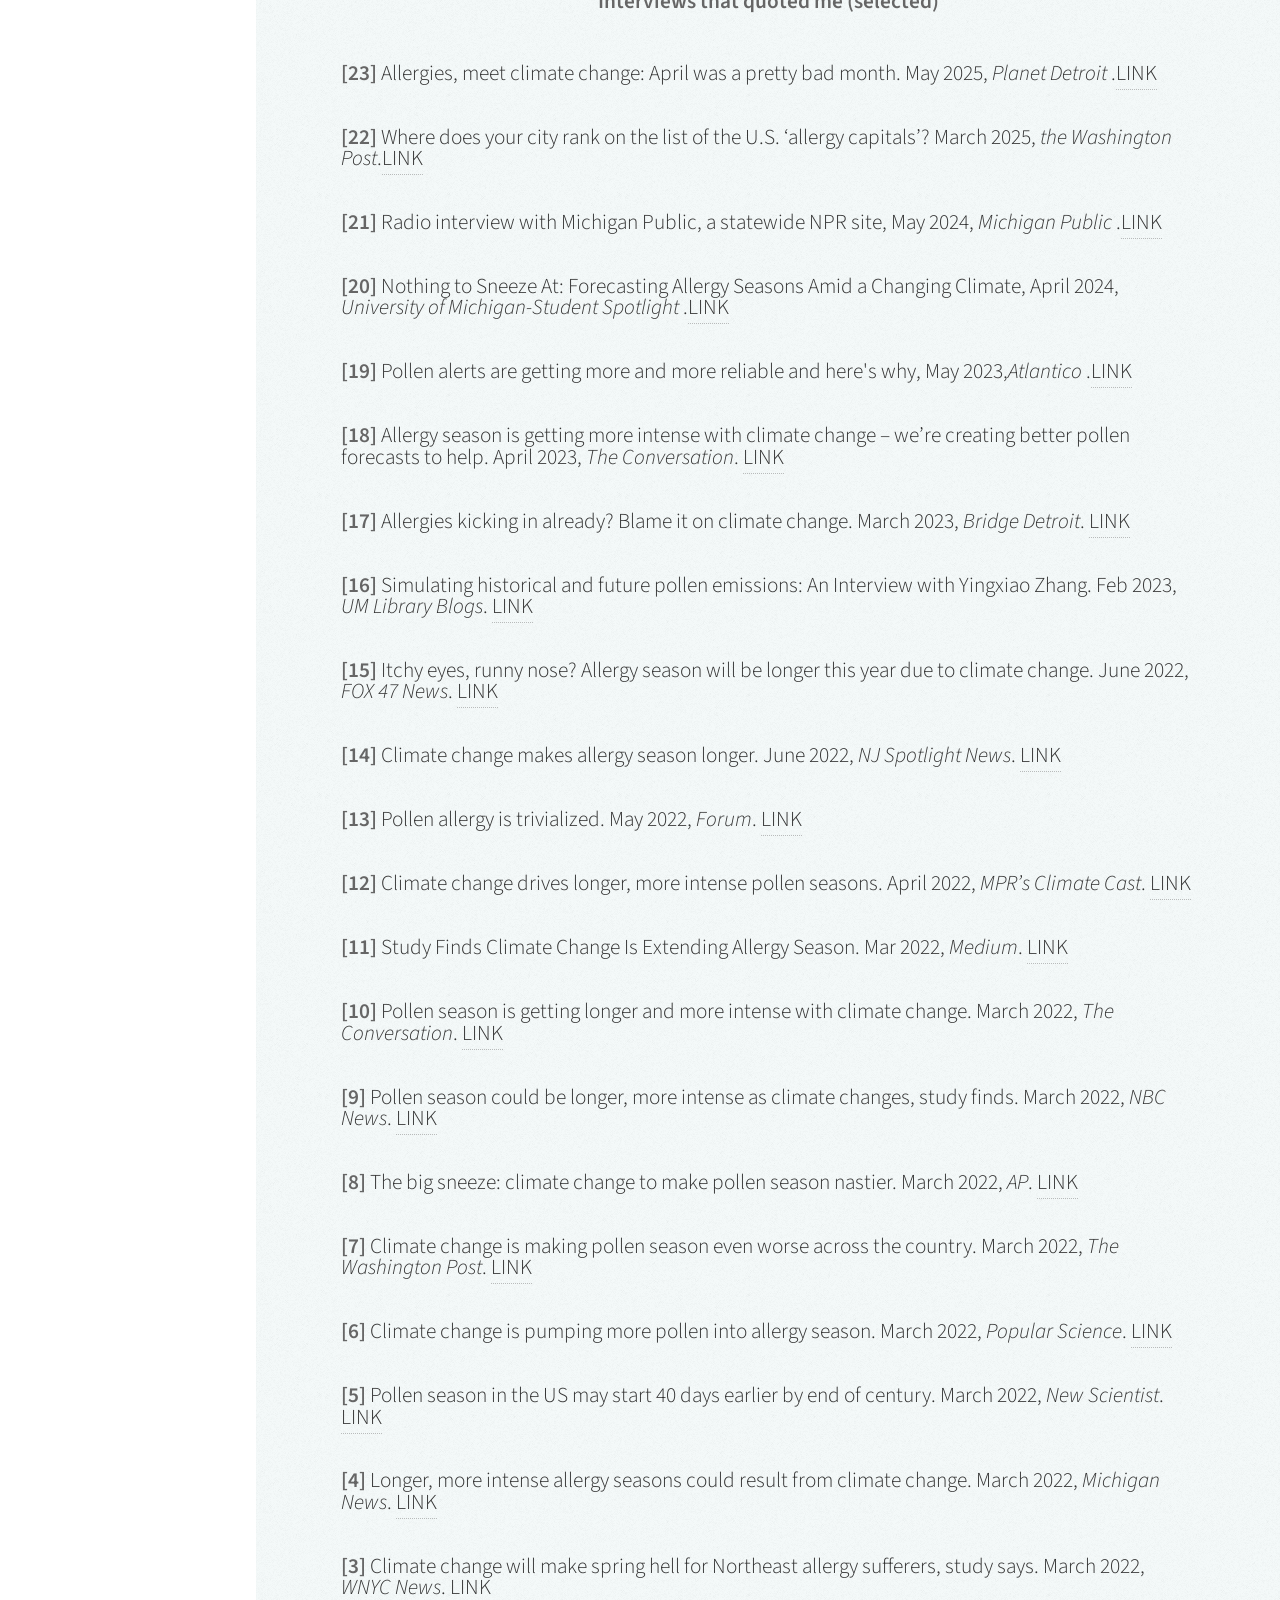
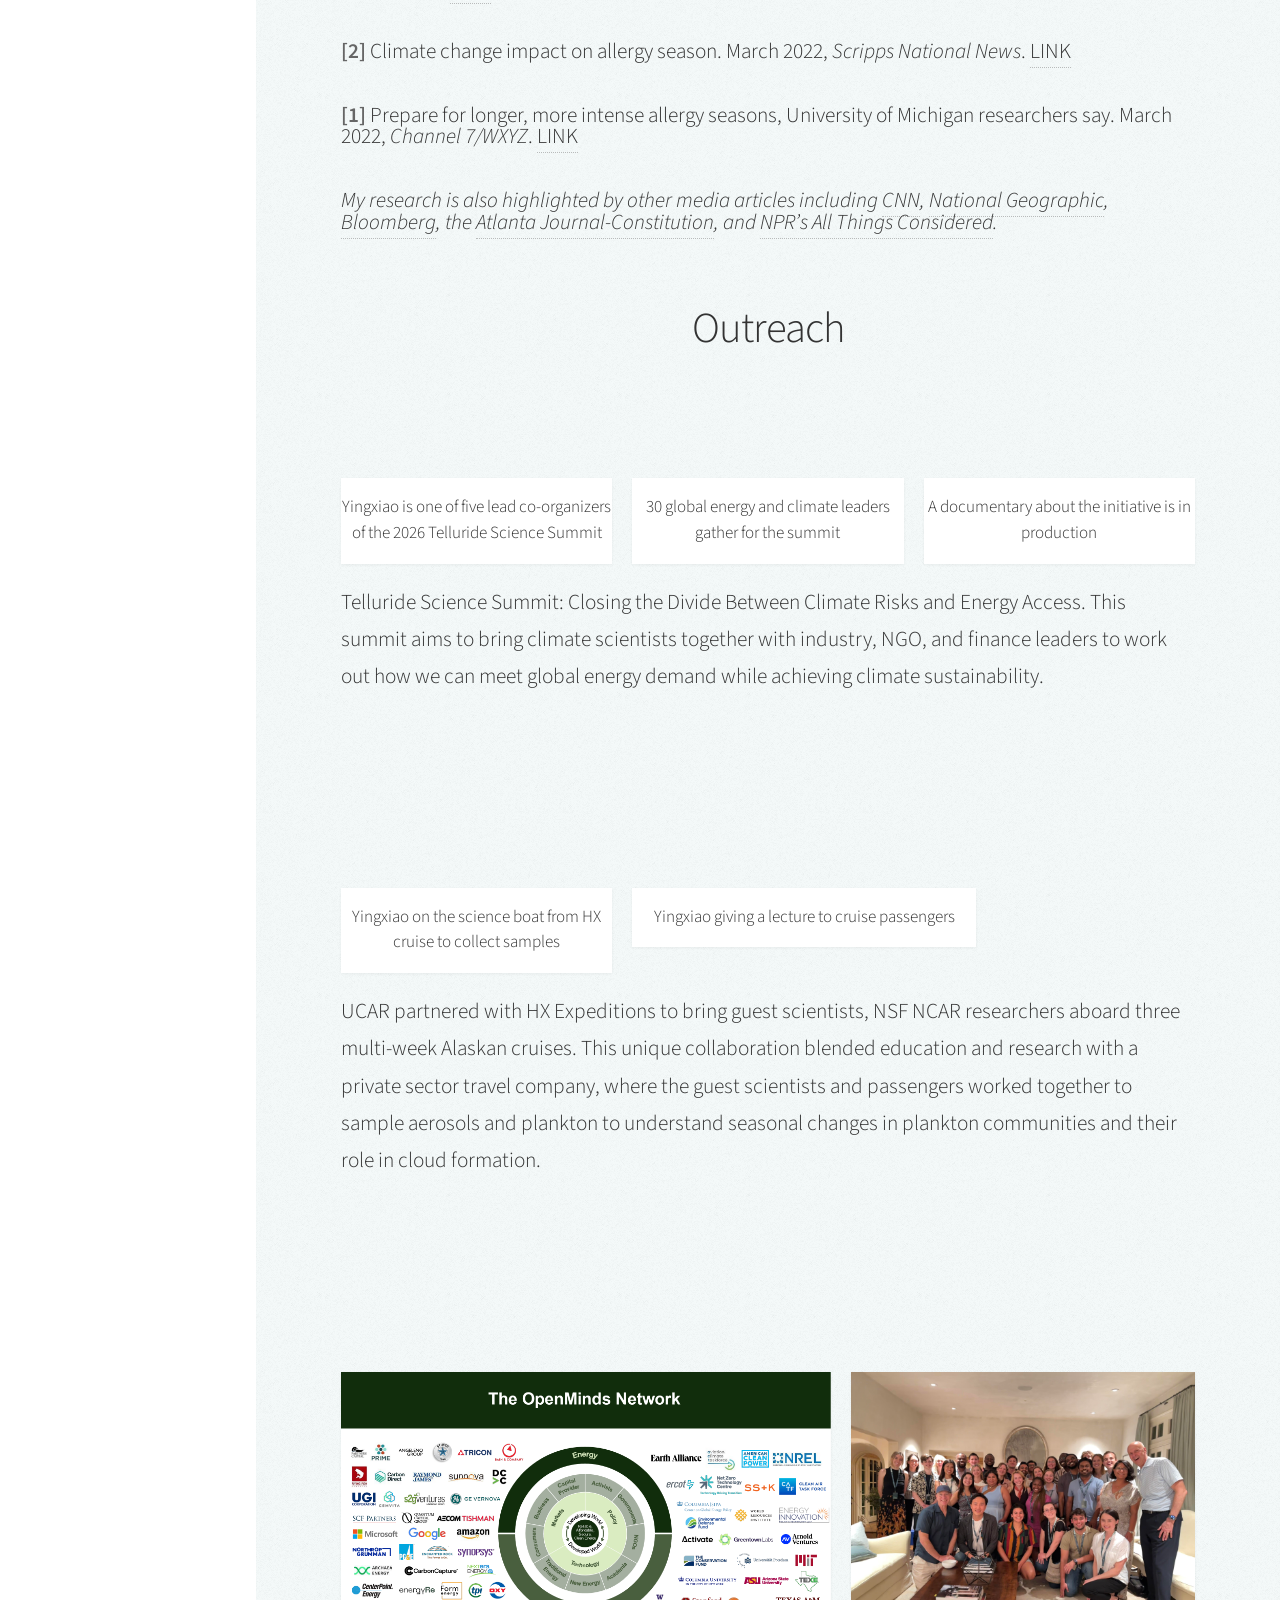
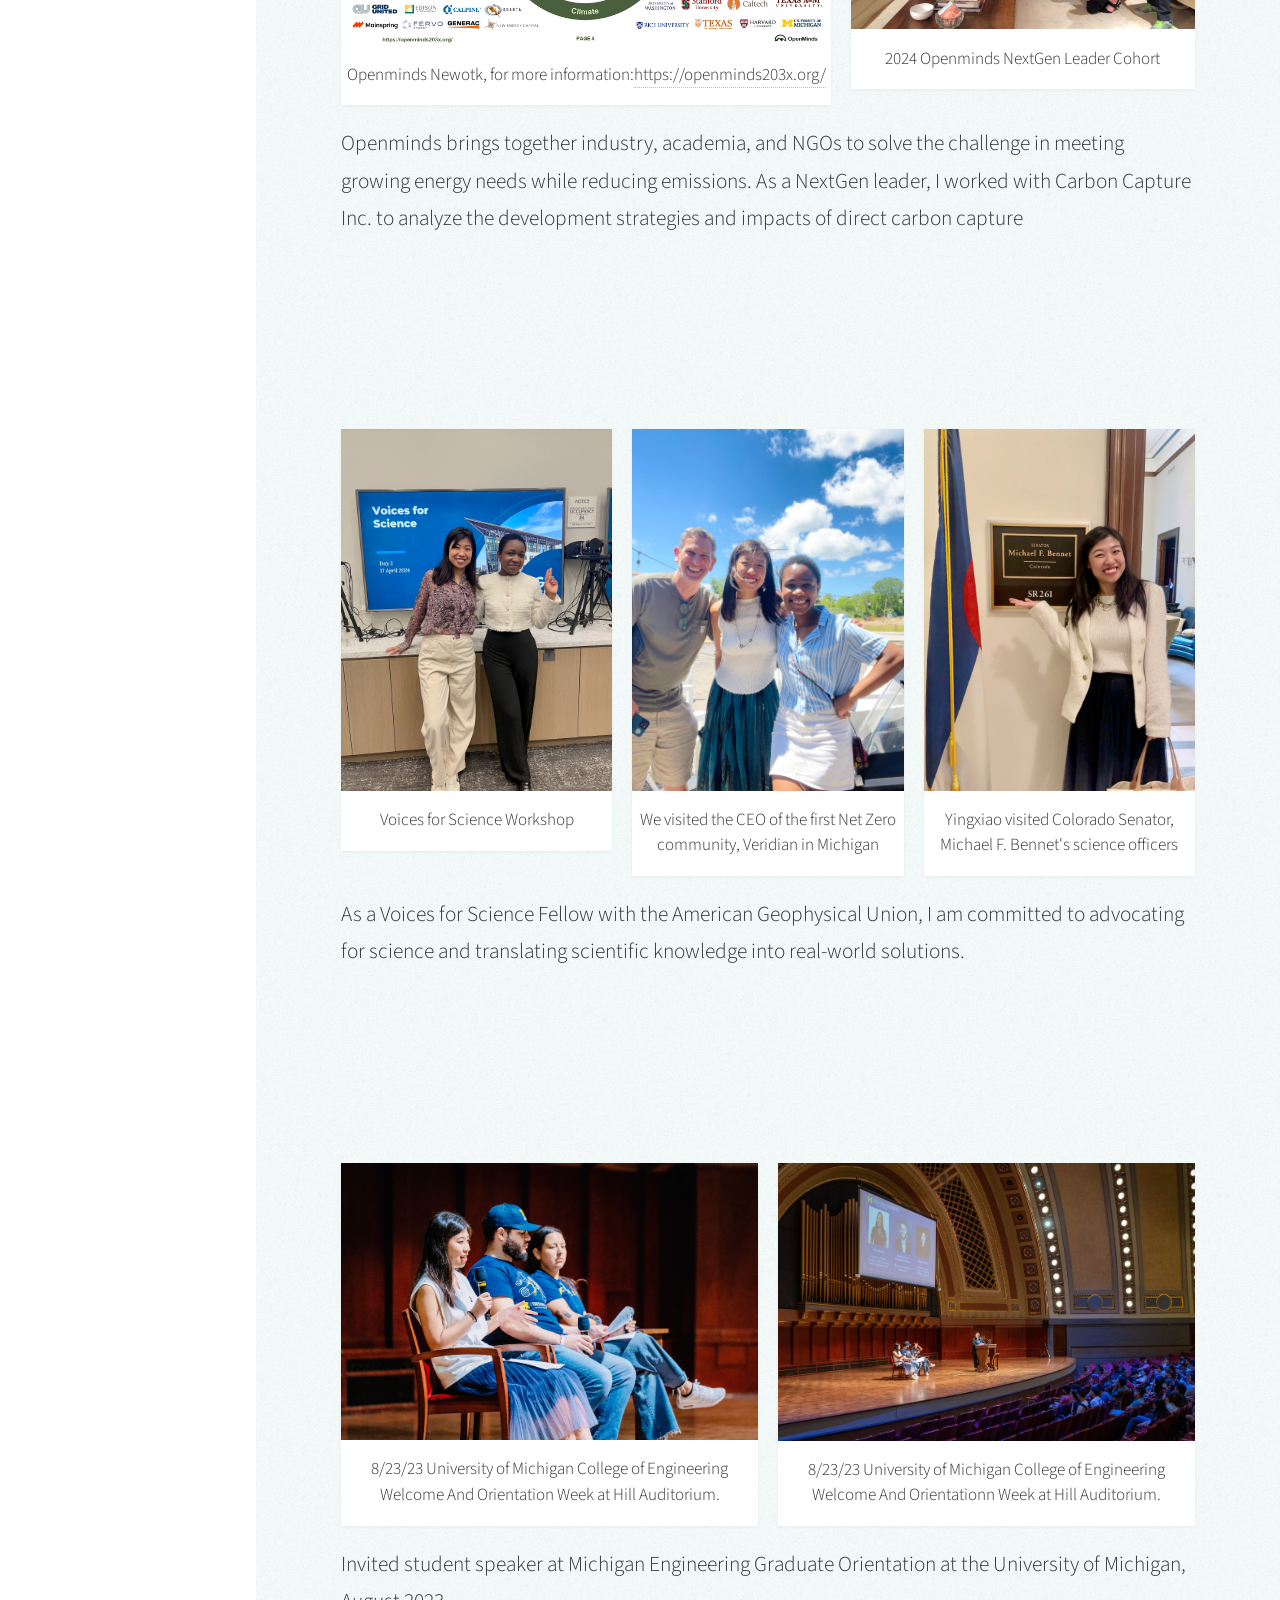
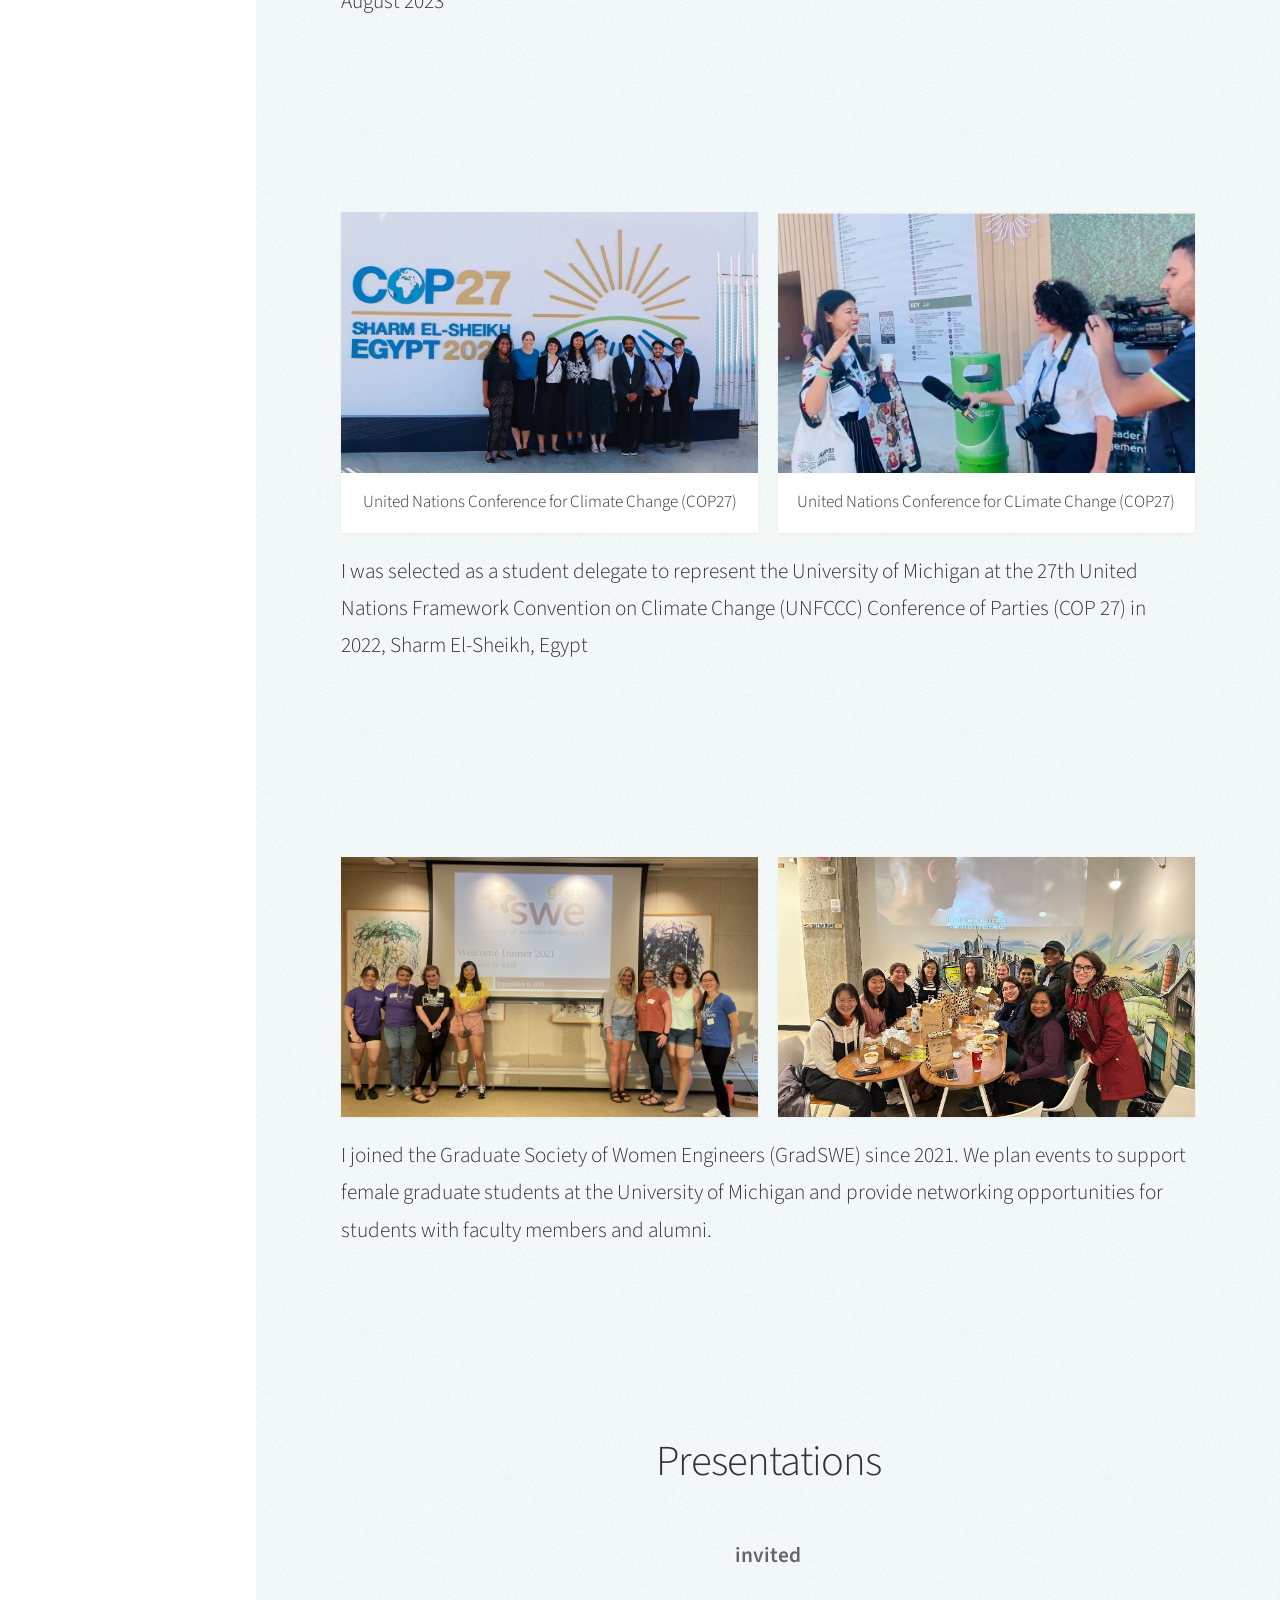
==== commit ceb7a9e6: "Telluride" ====
--- a/index.html
+++ b/index.html
@@ -436,6 +436,39 @@
 							<div class="row">
 								<div class="col-4 col-12-mobile">
 										<article class="item">
+										<a href="#" class="image fit"><img src="images/TE2.png" alt="" /></a>
+										<header>
+										<h3>Yingxiao is one of five lead co-organizers of the 2026 Telluride Science Summit</h3>
+										</header>
+									</article>
+								</div>
+								<div class="col-4 col-12-mobile">
+										<article class="item">
+										<a href="#" class="image fit"><img src="images/RE5.png" alt="" /></a>
+										<header>
+										<h3>30 global energy and climate leaders gather for the summit</h3>
+										</header>
+									</article>
+								</div>
+									<div class="col-4 col-12-mobile">
+										<article class="item">
+										<a href="#" class="image fit"><img src="images/TE4.png" alt="" loading="lazy" /></a>
+										<header>
+										<h3>A documentary about the initiative is in production</h3>
+										</header>
+									</article>
+								</div>
+								<div class="col-12 col-12-mobile">
+
+									<p style="text-align: left;"> Telluride Science Summit: Closing the Divide Between Climate Risks and Energy Access. This summit aims to bring climate scientists together with industry, NGO, and finance leaders to work out how we can meet global energy demand while achieving climate sustainability. </p>
+				
+								</div>
+							</div>
+							<br></br>
+							<br></br>
+							<div class="row">
+								<div class="col-4 col-12-mobile">
+										<article class="item">
 										<a href="#" class="image fit"><img src="images/HX1.png" alt="" /></a>
 										<header>
 										<h3>Yingxiao on the science boat from HX cruise to collect samples</h3>
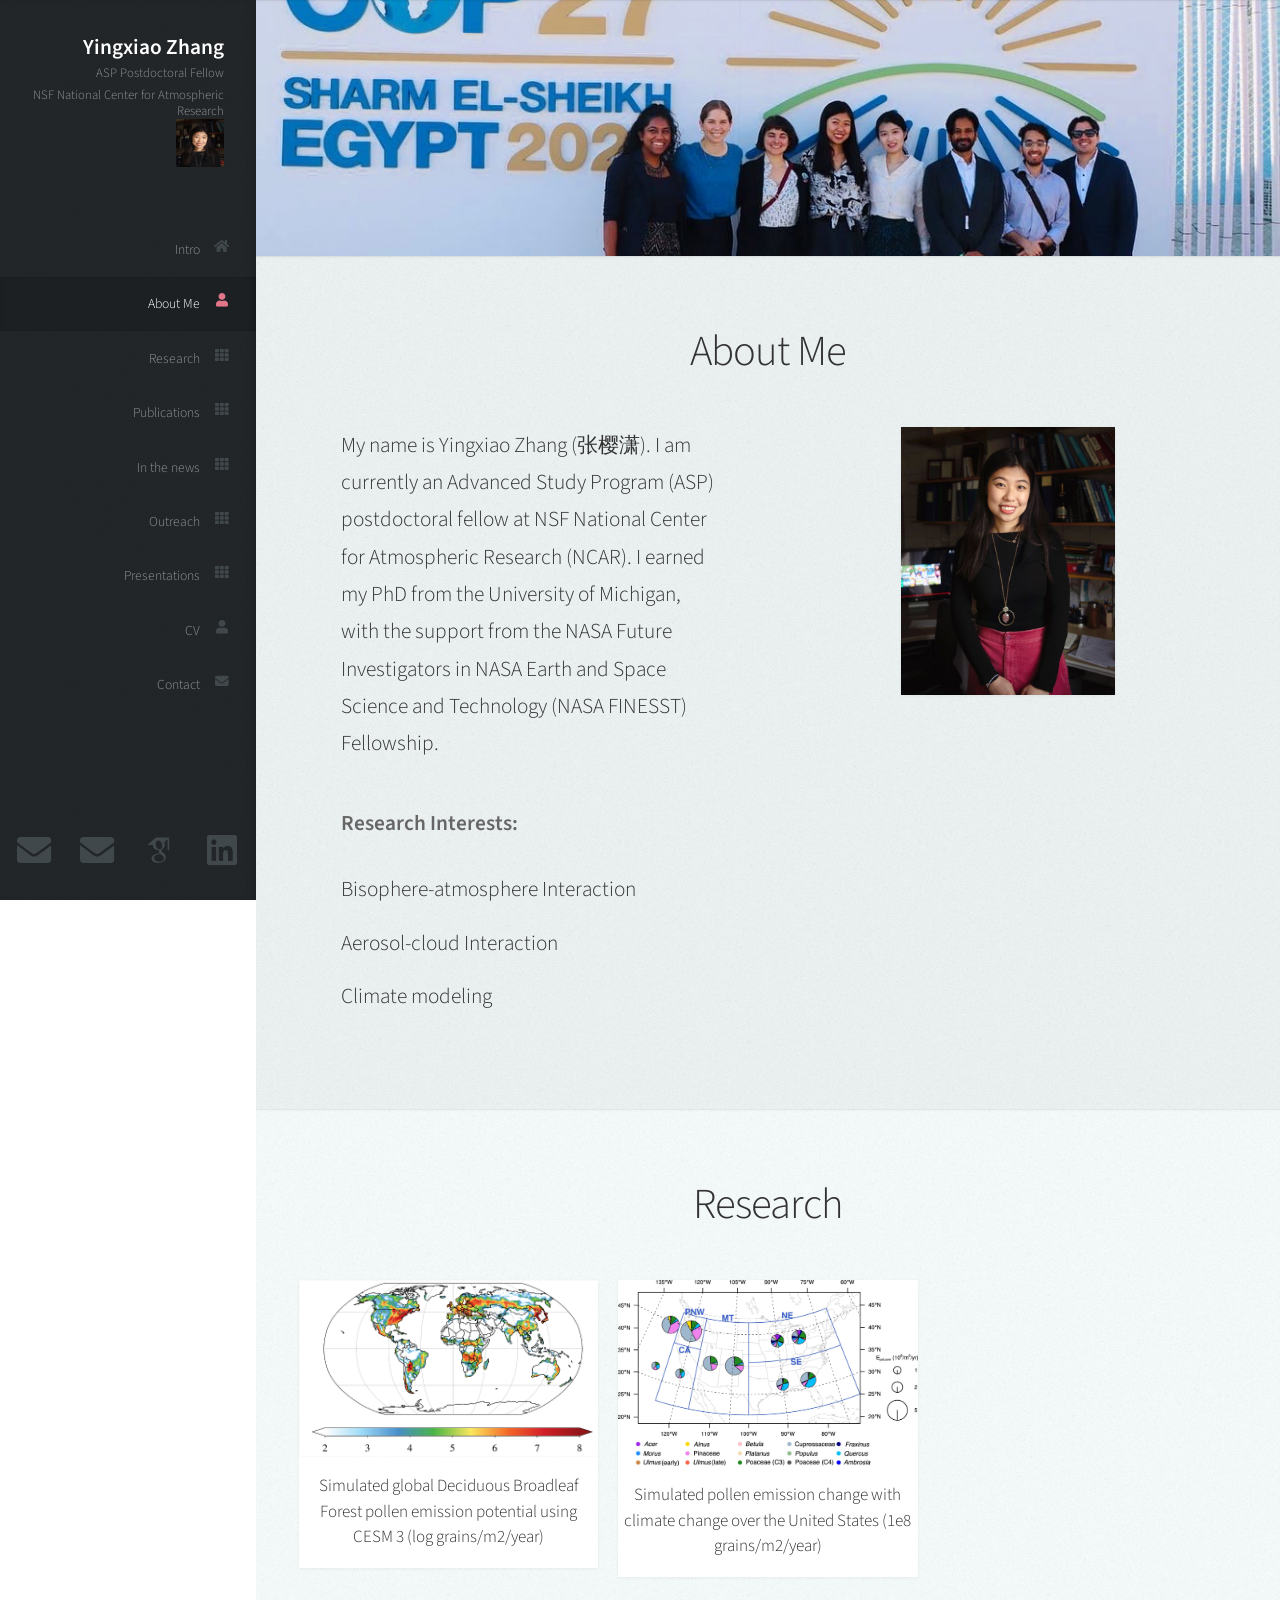
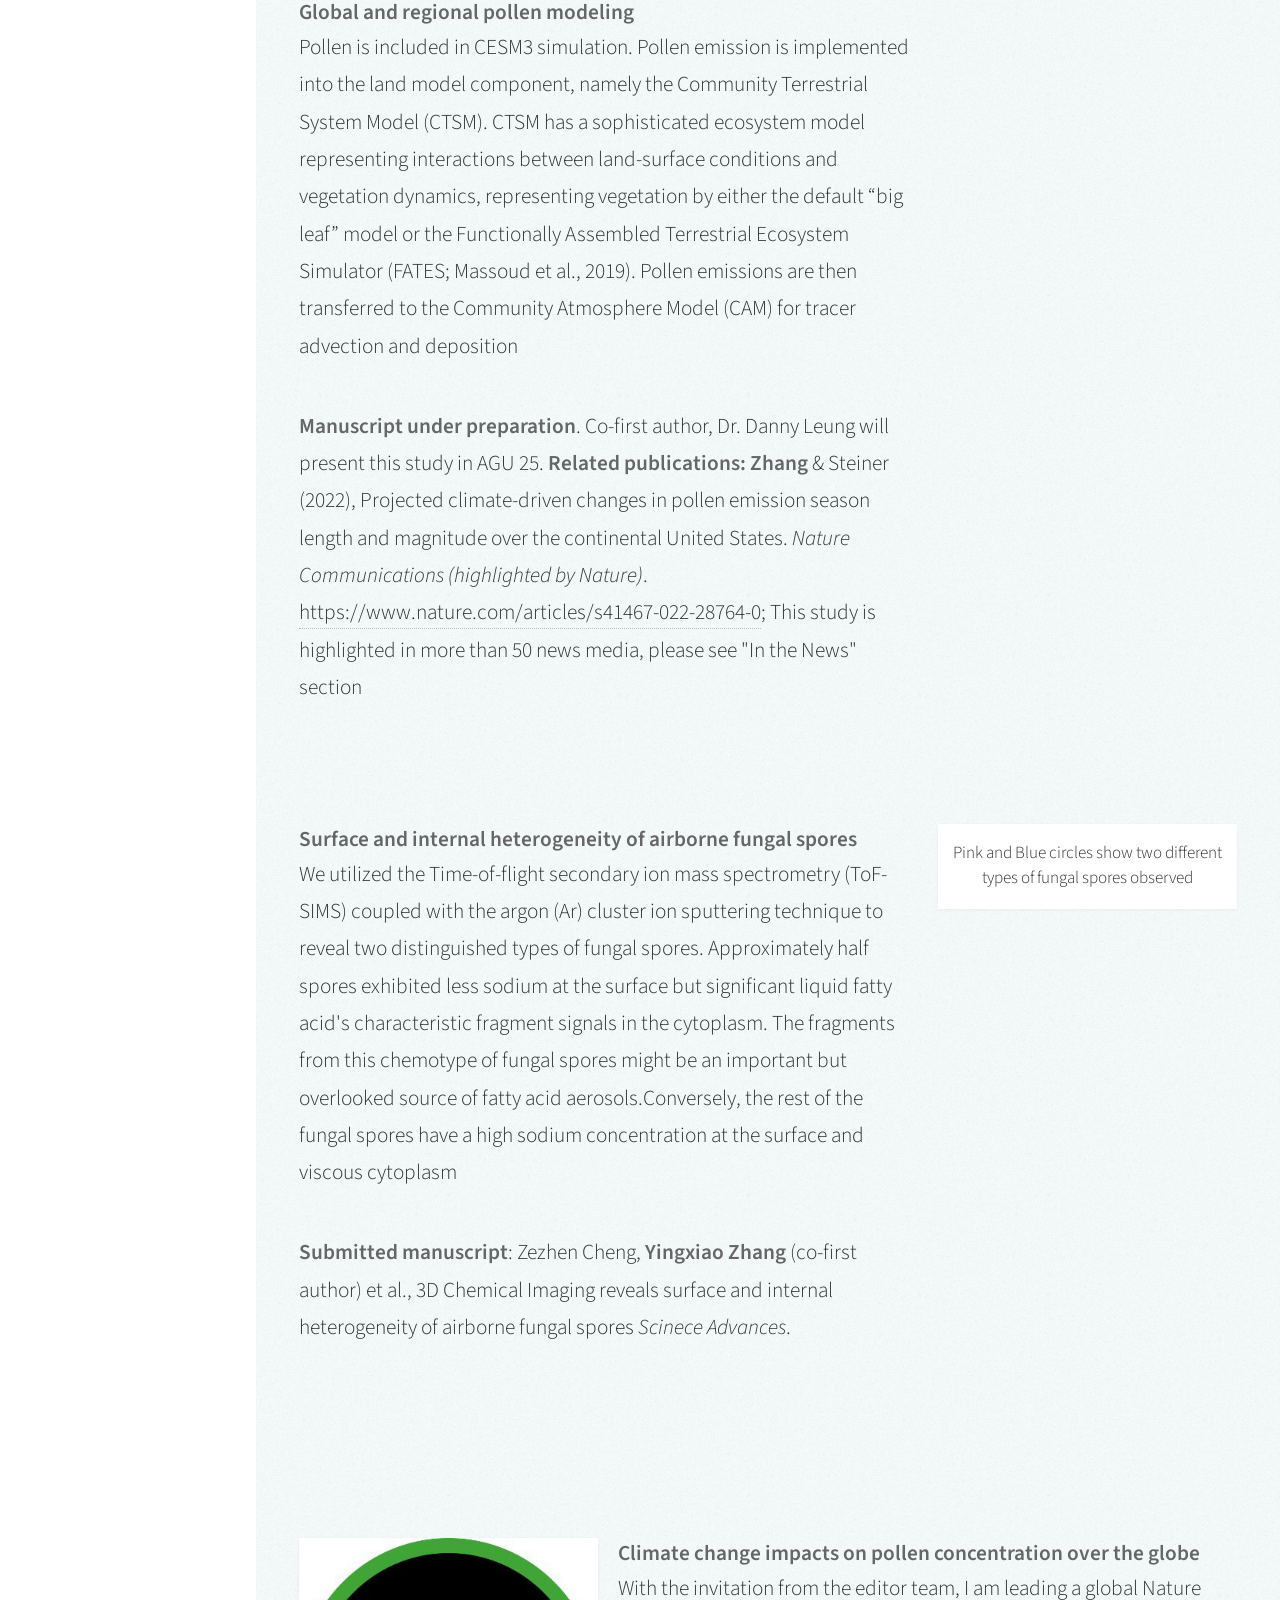
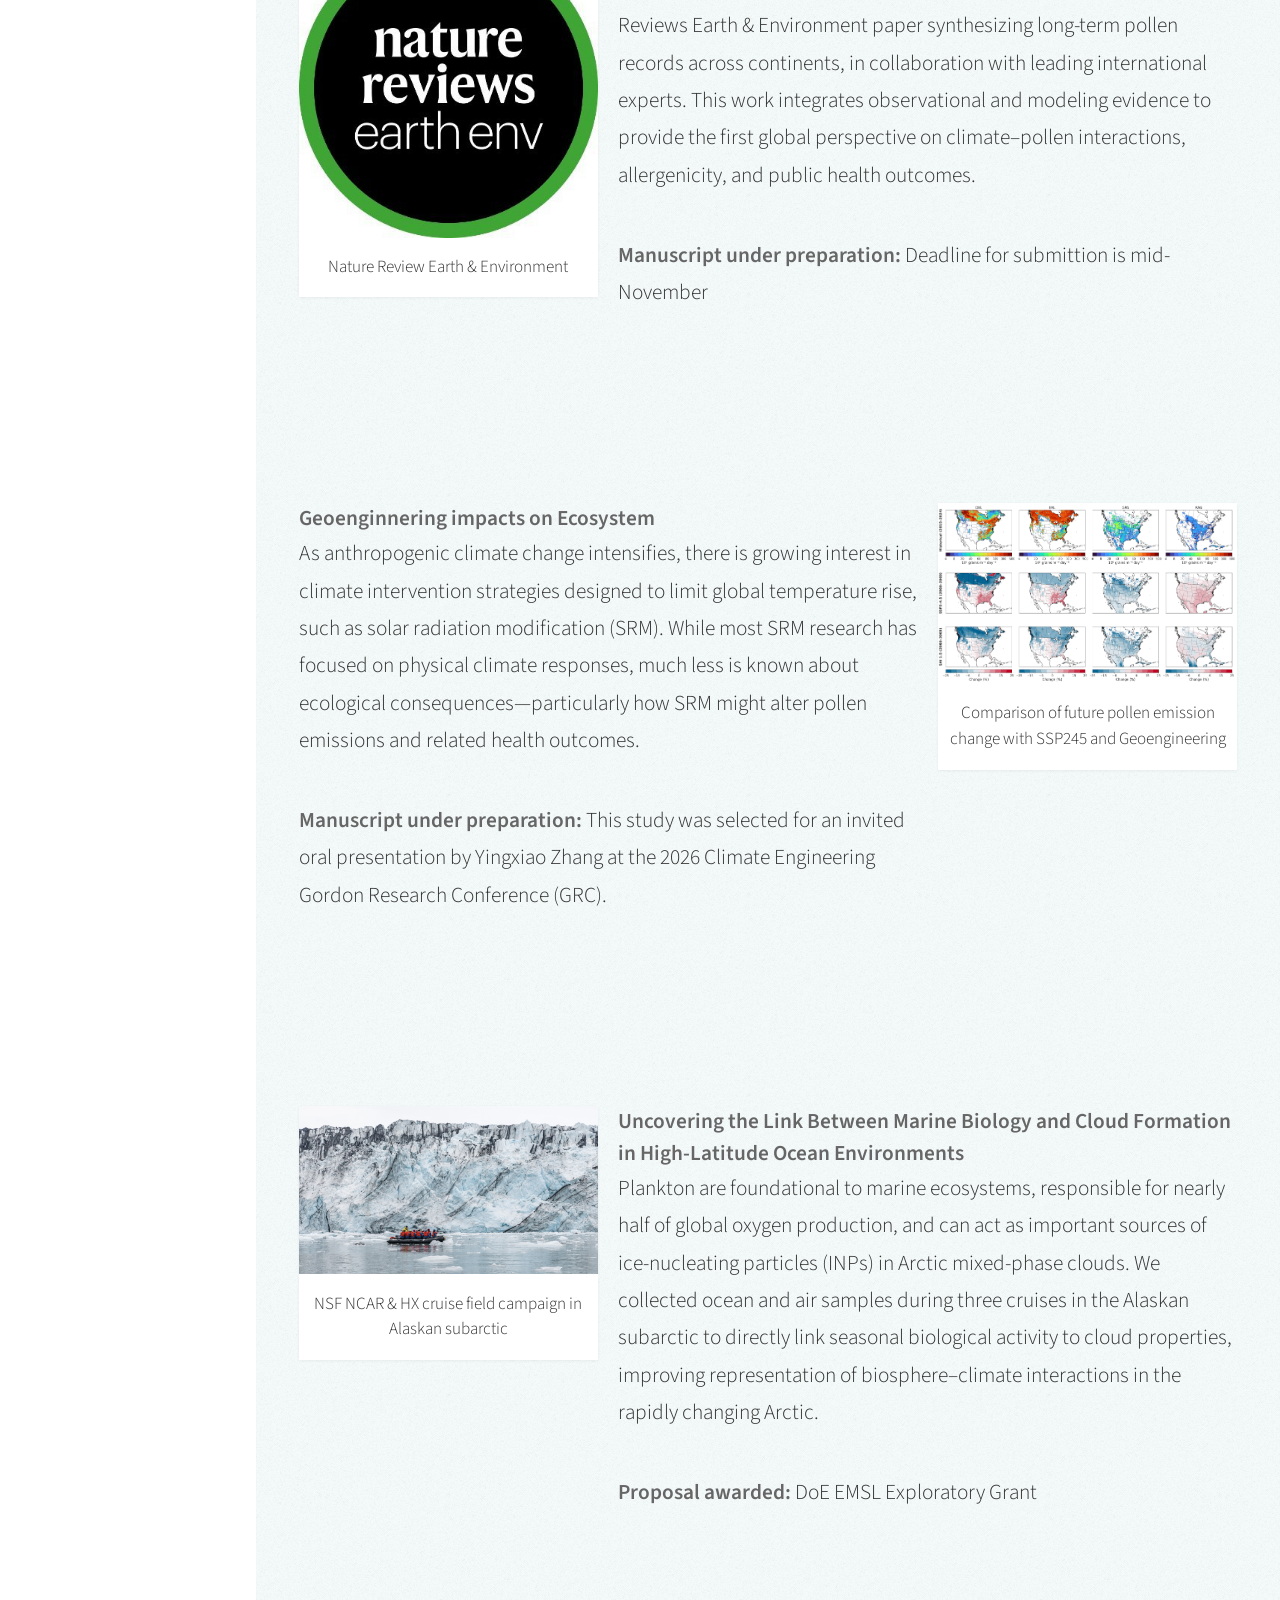
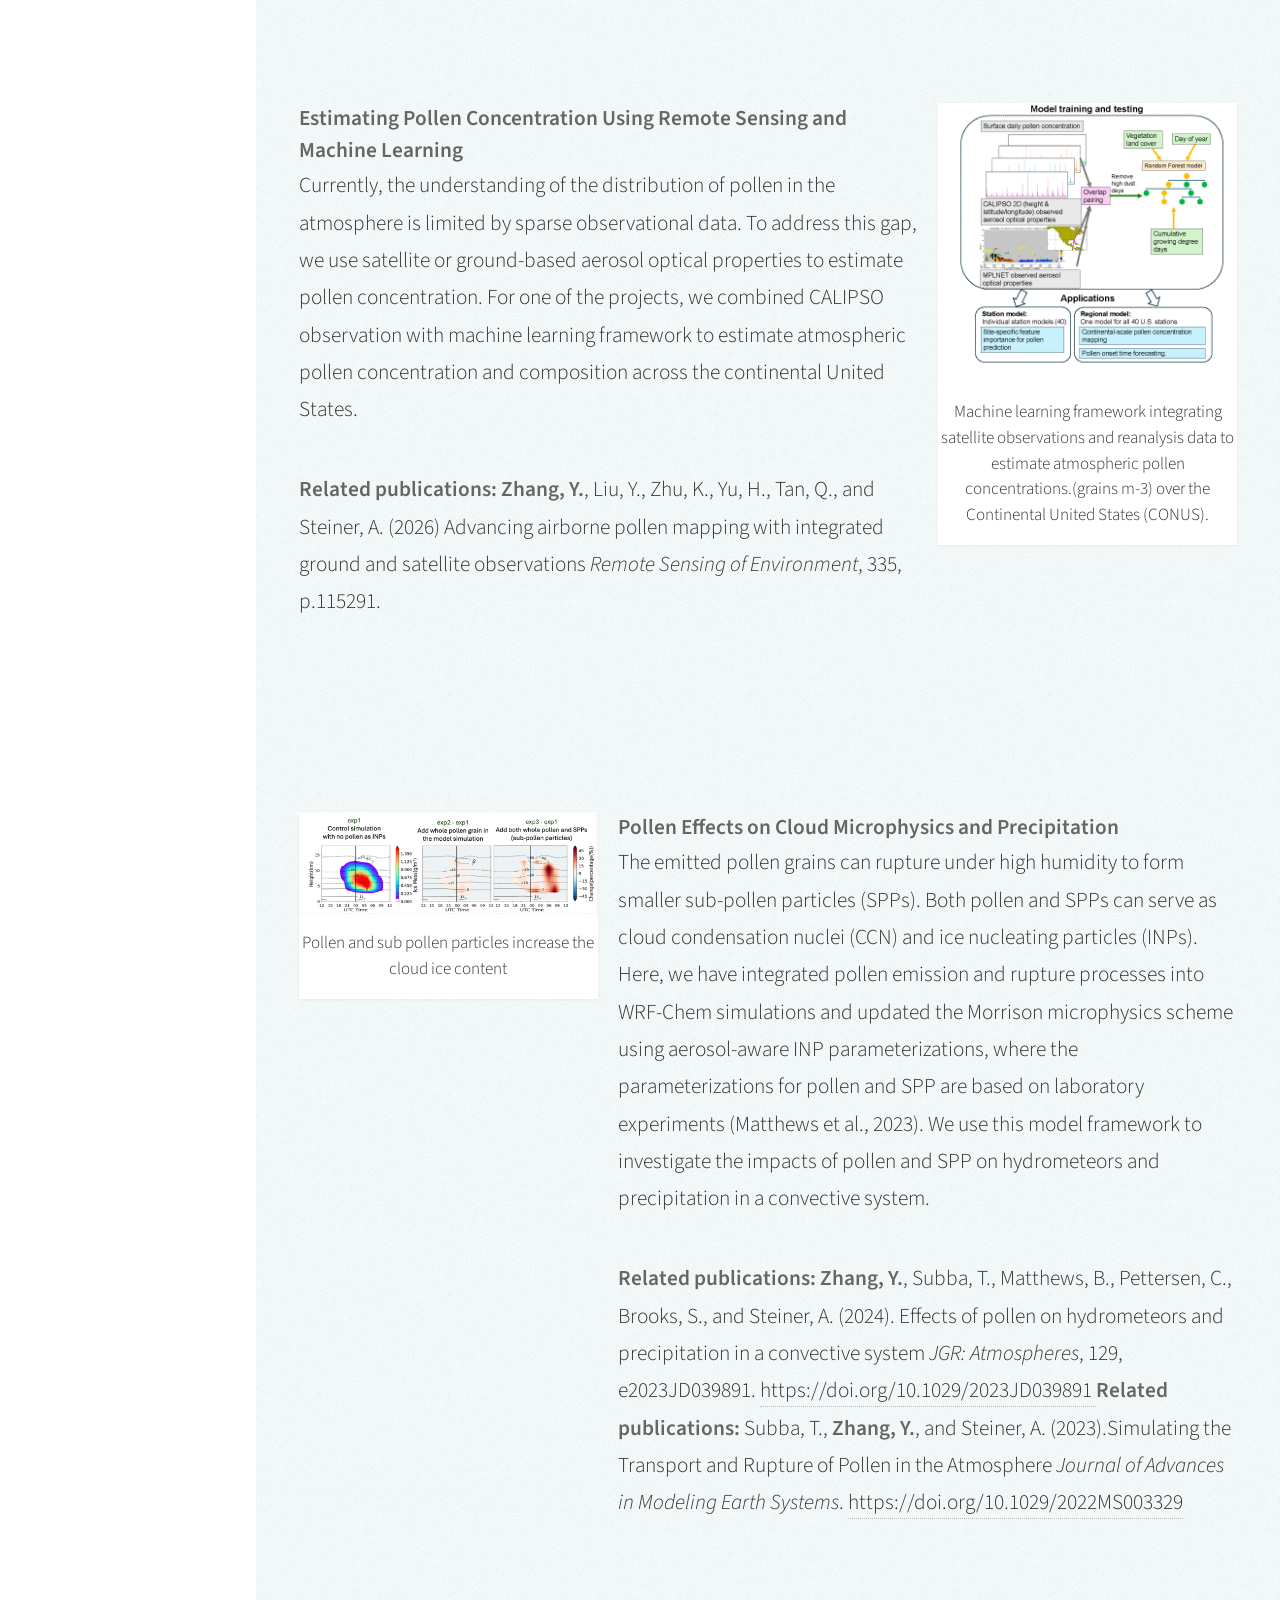
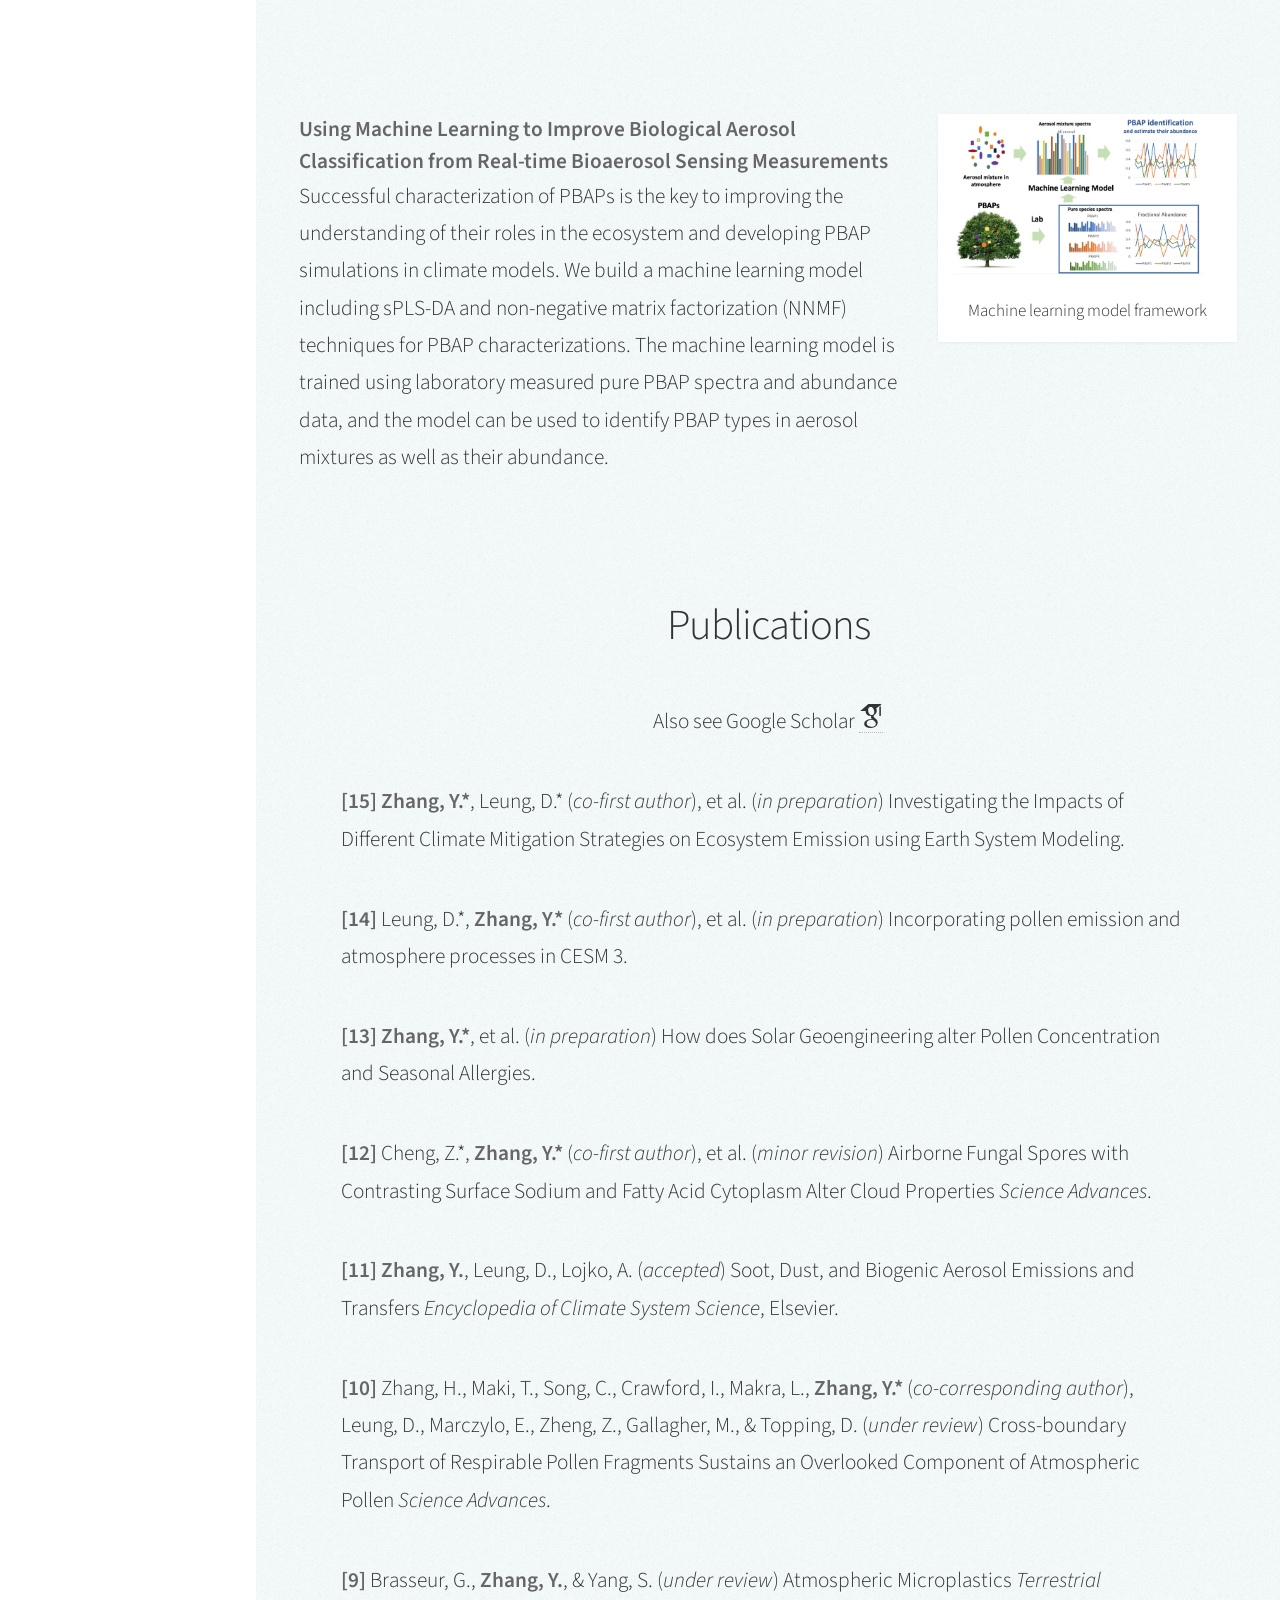
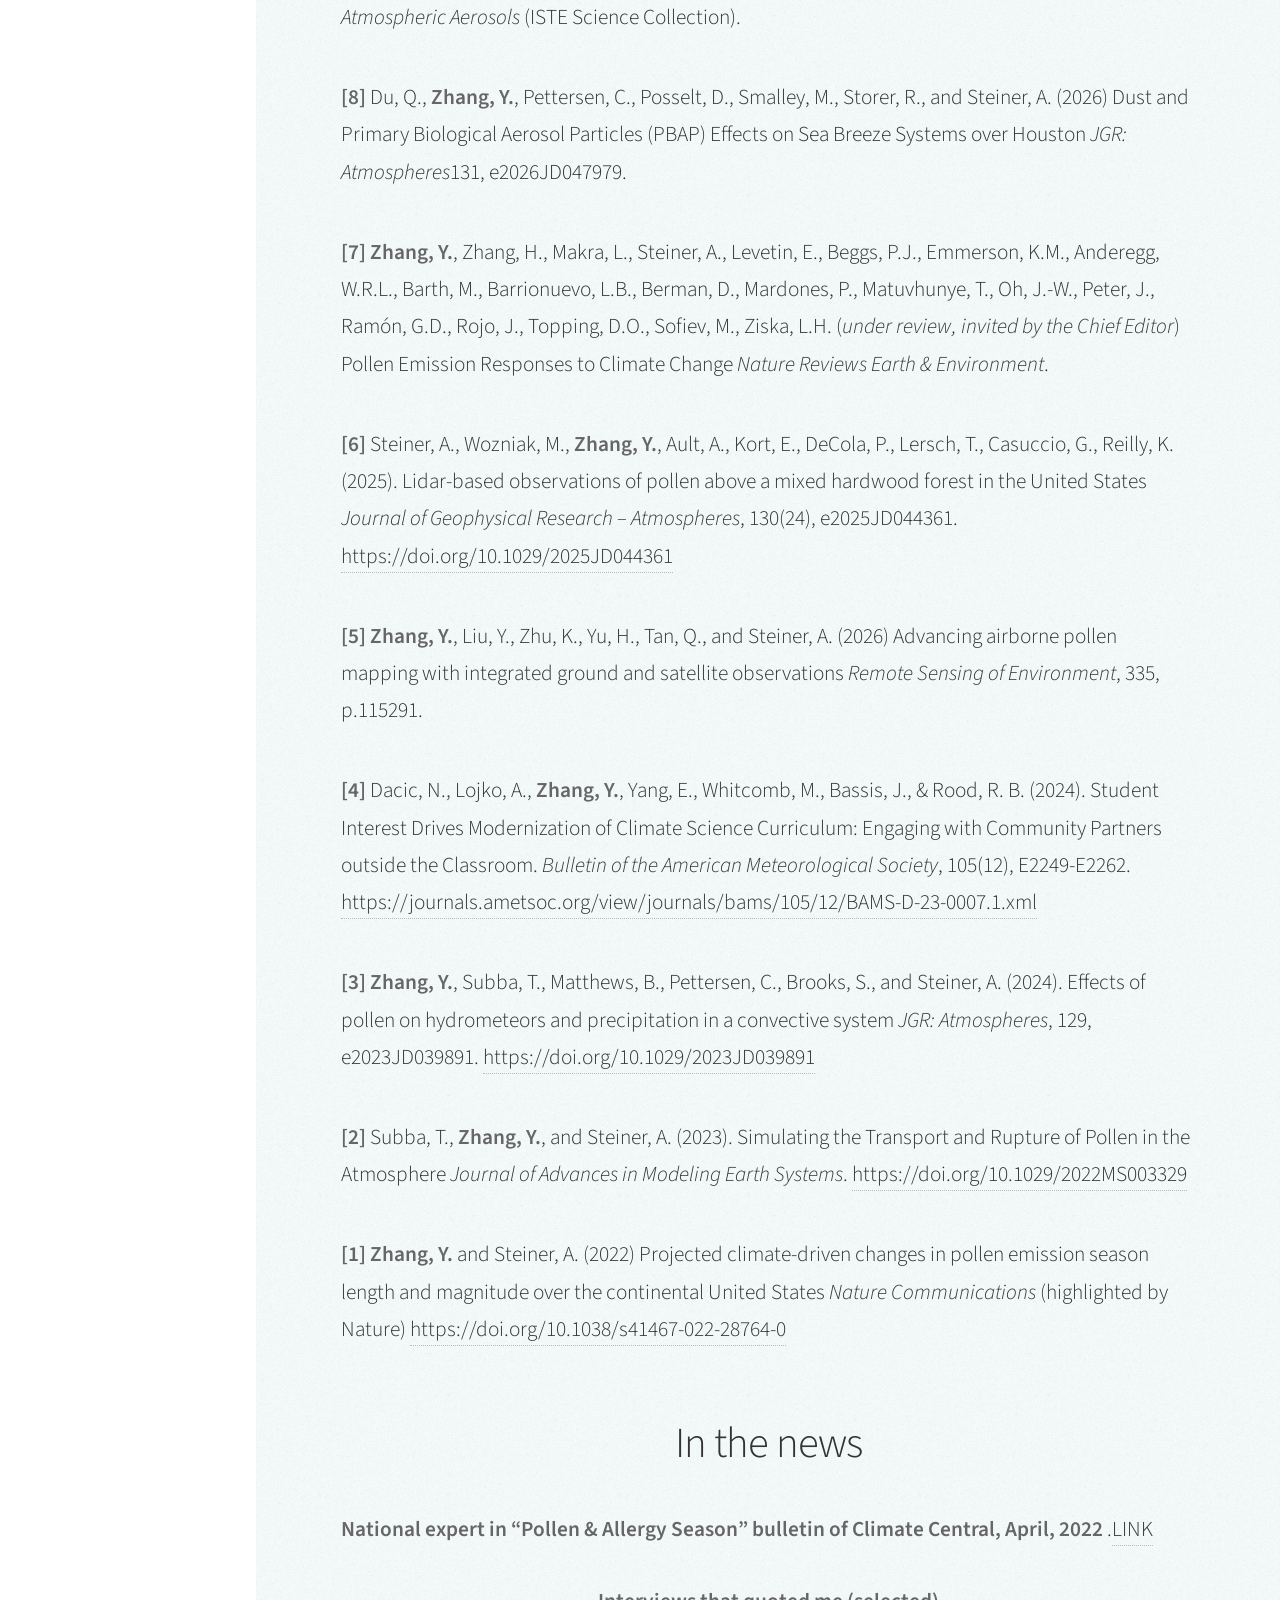
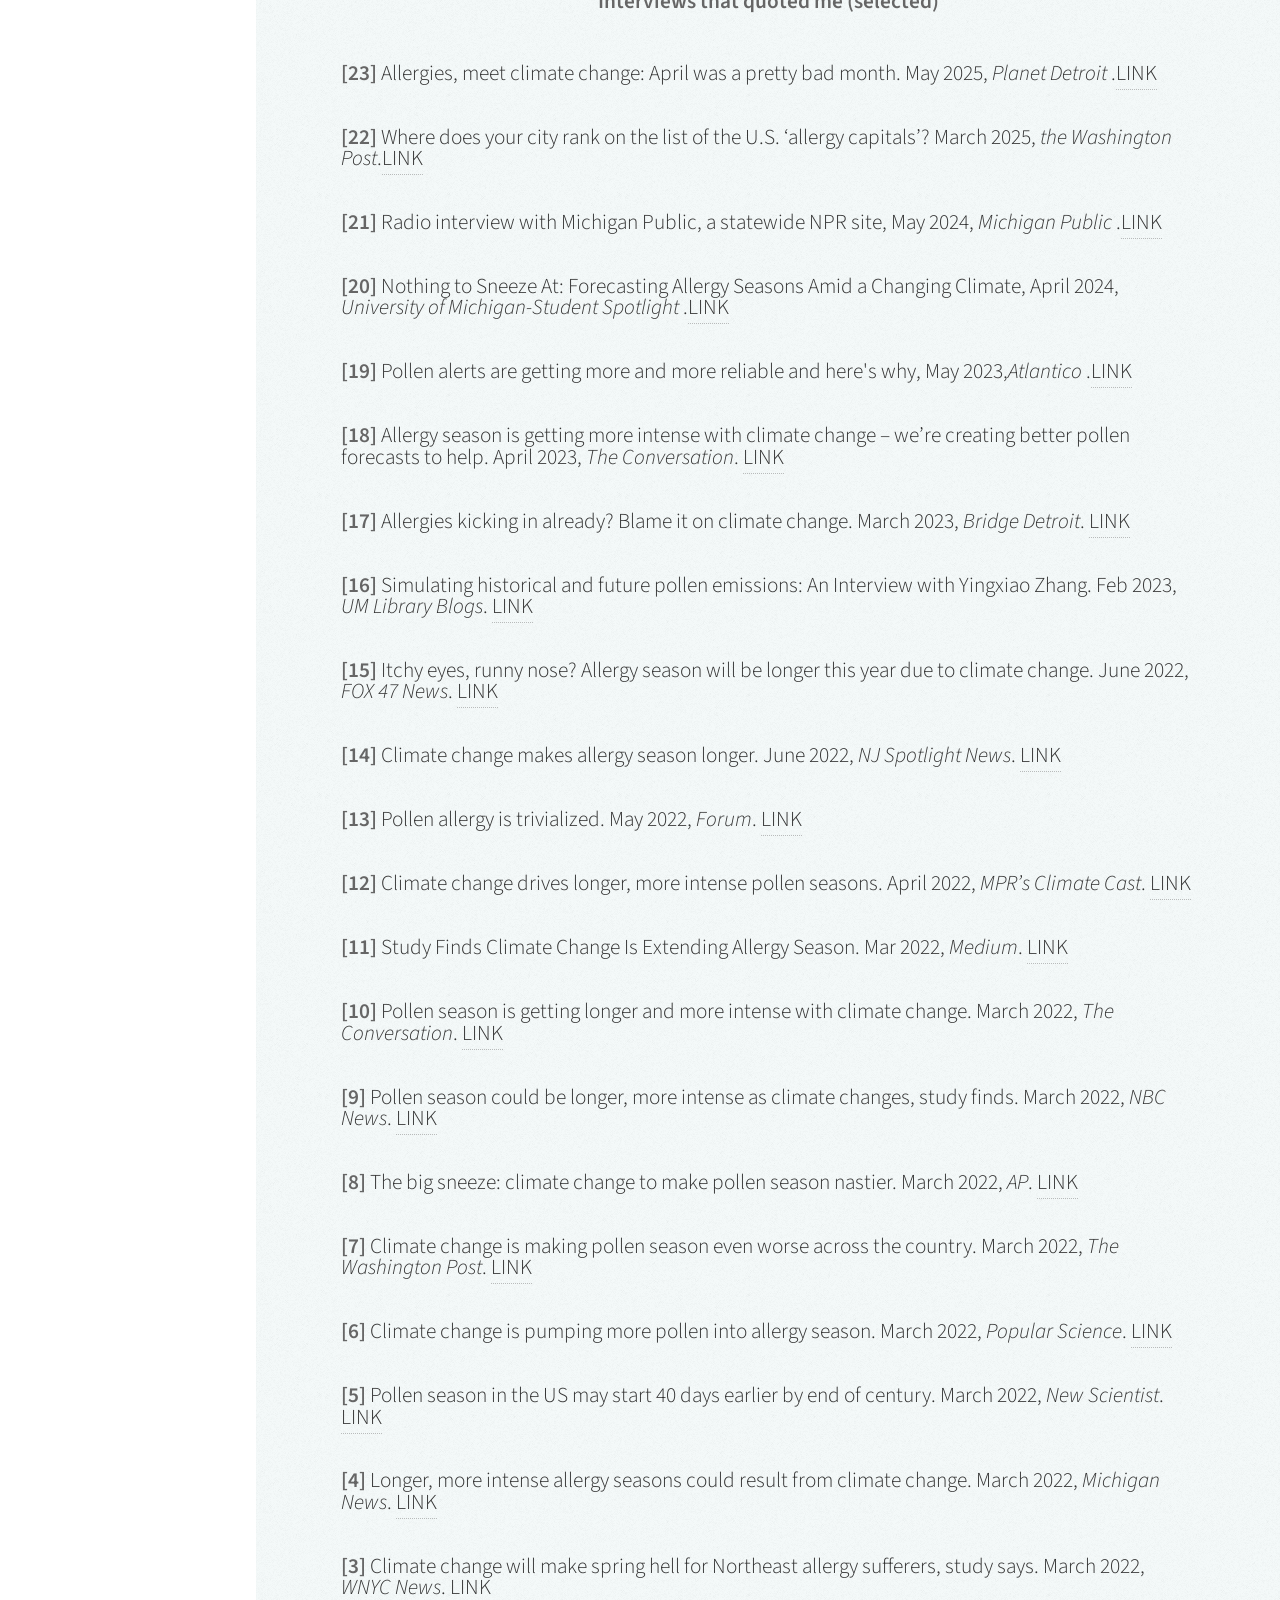
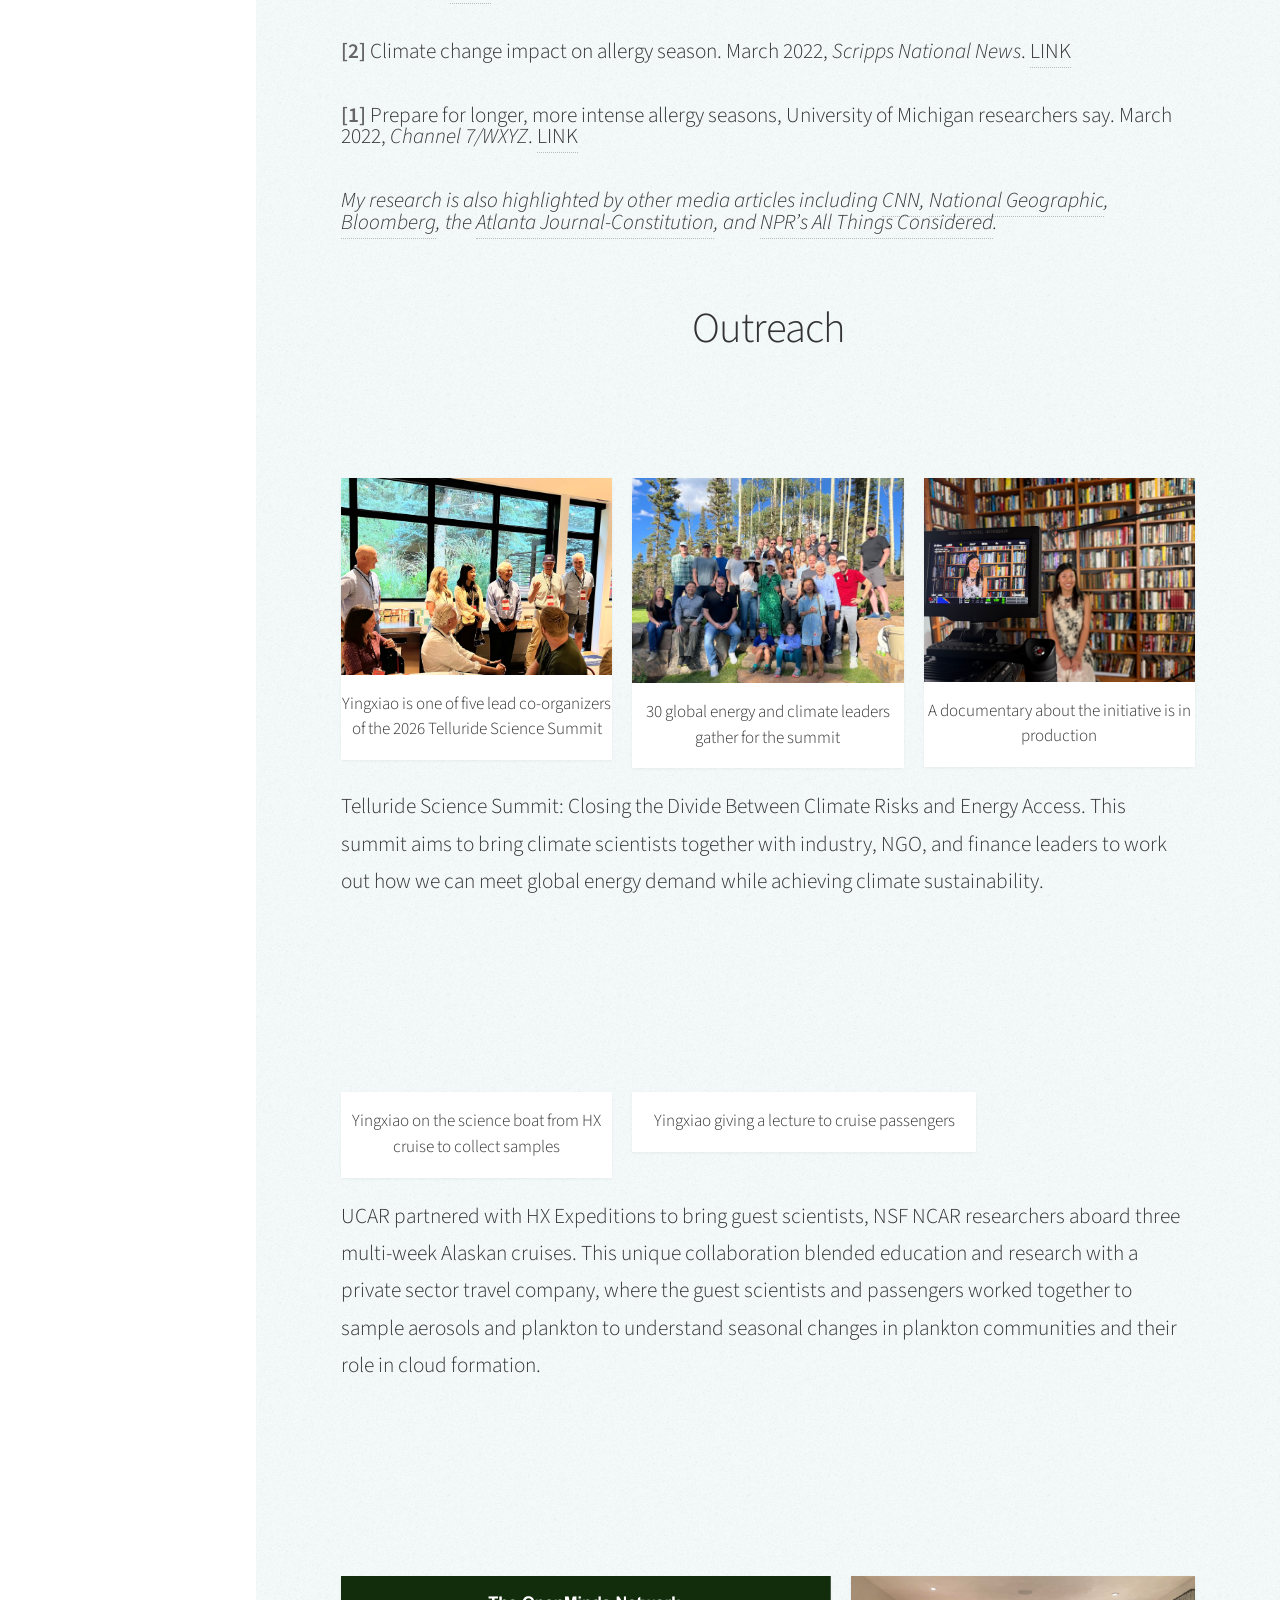
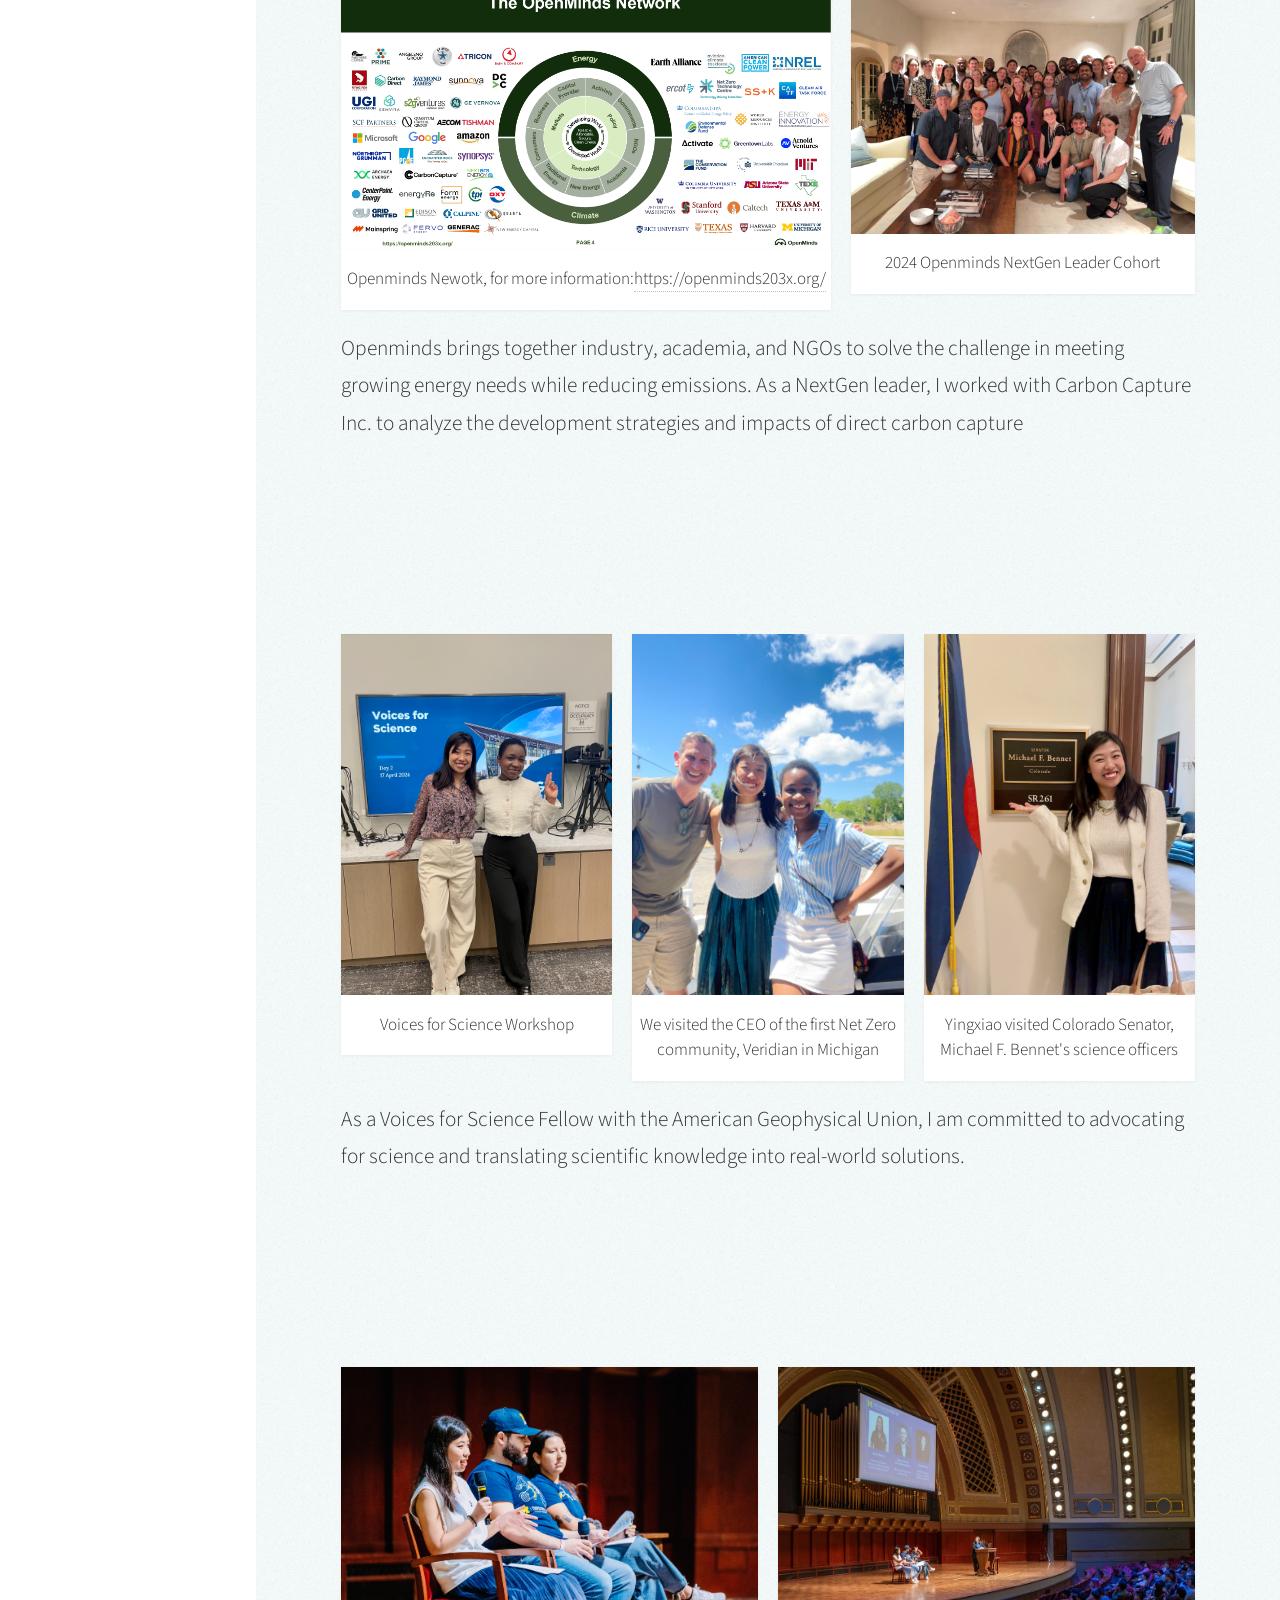
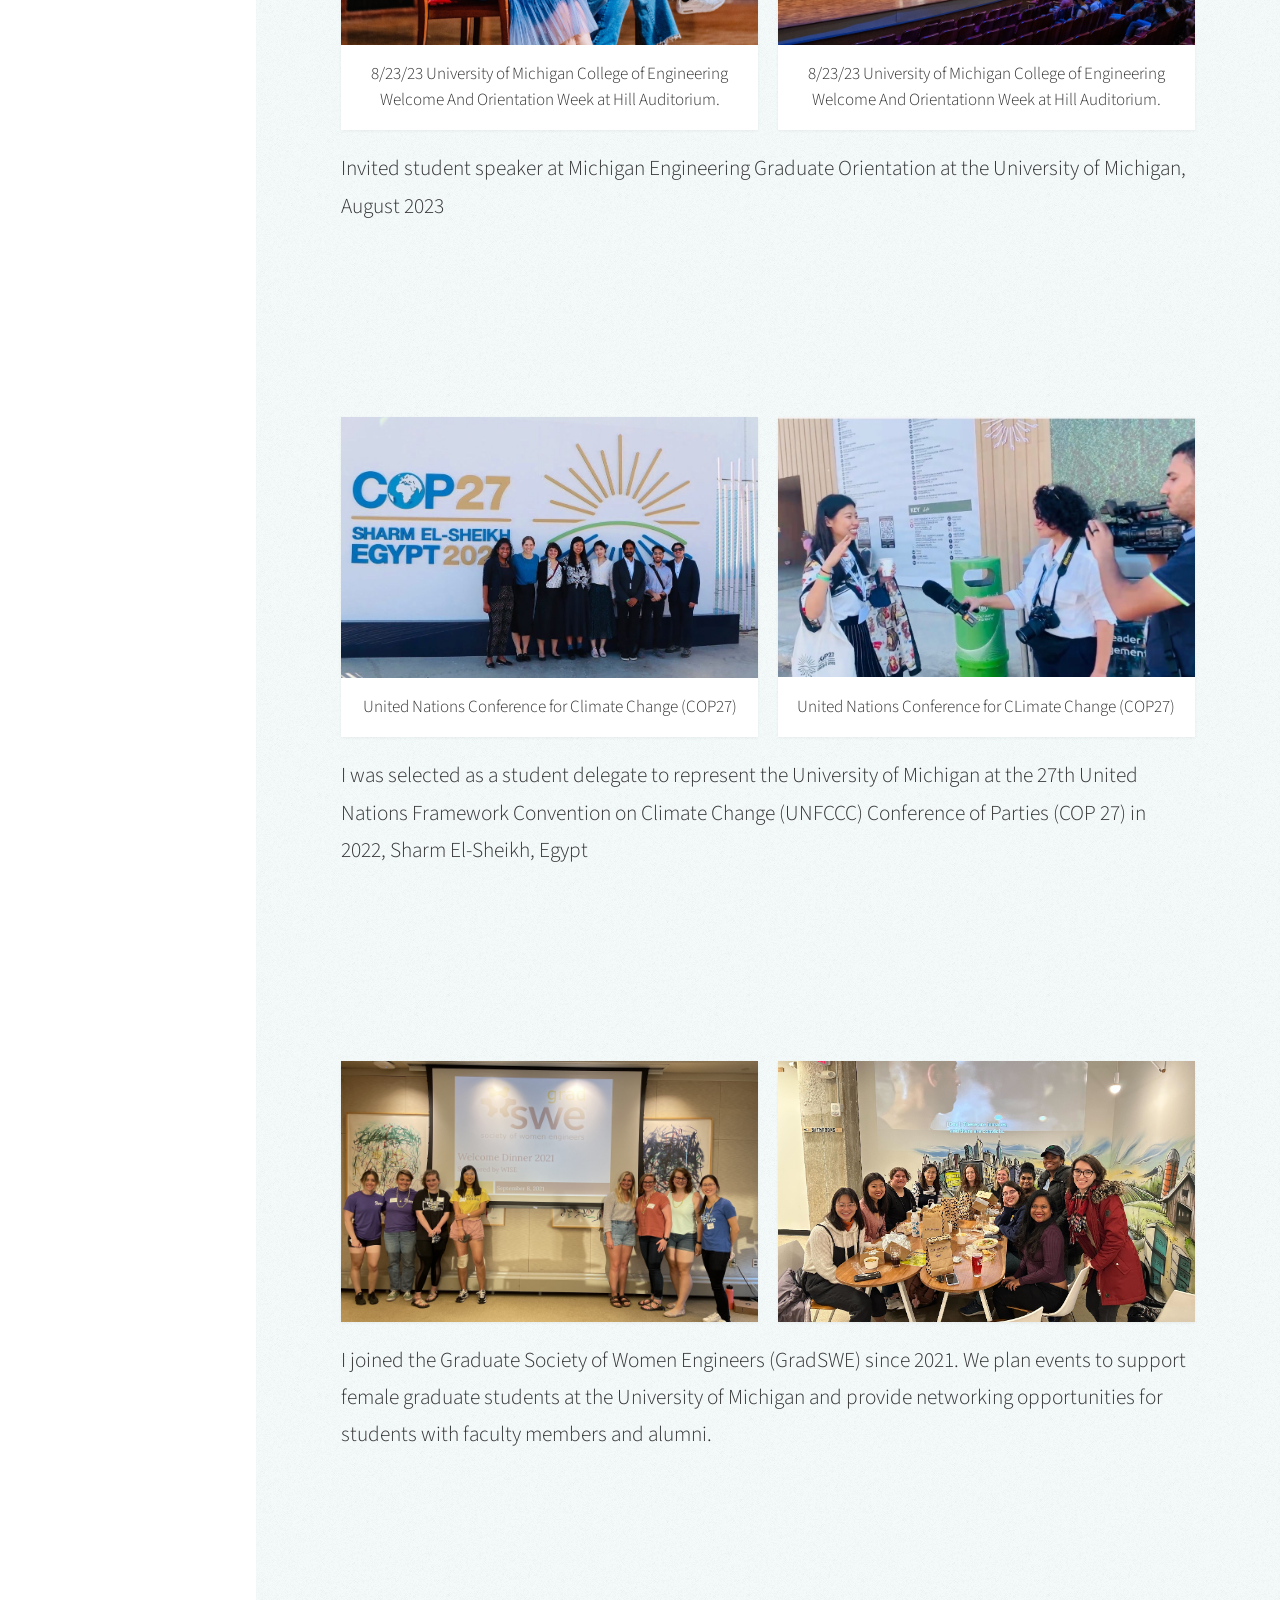
==== commit 6669d08a: "Telluride Image" ====
--- a/index.html
+++ b/index.html
@@ -436,7 +436,7 @@
 							<div class="row">
 								<div class="col-4 col-12-mobile">
 										<article class="item">
-										<a href="#" class="image fit"><img src="images/TE2.png" alt="" /></a>
+										<a href="#" class="image fit"><img src="images/TE2.jpg" alt="" /></a>
 										<header>
 										<h3>Yingxiao is one of five lead co-organizers of the 2026 Telluride Science Summit</h3>
 										</header>
@@ -444,7 +444,7 @@
 								</div>
 								<div class="col-4 col-12-mobile">
 										<article class="item">
-										<a href="#" class="image fit"><img src="images/RE5.png" alt="" /></a>
+										<a href="#" class="image fit"><img src="images/RE5.jpg" alt="" /></a>
 										<header>
 										<h3>30 global energy and climate leaders gather for the summit</h3>
 										</header>
@@ -452,7 +452,7 @@
 								</div>
 									<div class="col-4 col-12-mobile">
 										<article class="item">
-										<a href="#" class="image fit"><img src="images/TE4.png" alt="" loading="lazy" /></a>
+										<a href="#" class="image fit"><img src="images/TE4.JPG" alt="" loading="lazy" /></a>
 										<header>
 										<h3>A documentary about the initiative is in production</h3>
 										</header>
@@ -573,7 +573,7 @@
 								</div>
 							</div>
 							<br></br>
-						    							<br></br>
+						    <br></br>
 							<div class="row">
 								<div class="col-6 col-12-mobile">
 										<article class="item">
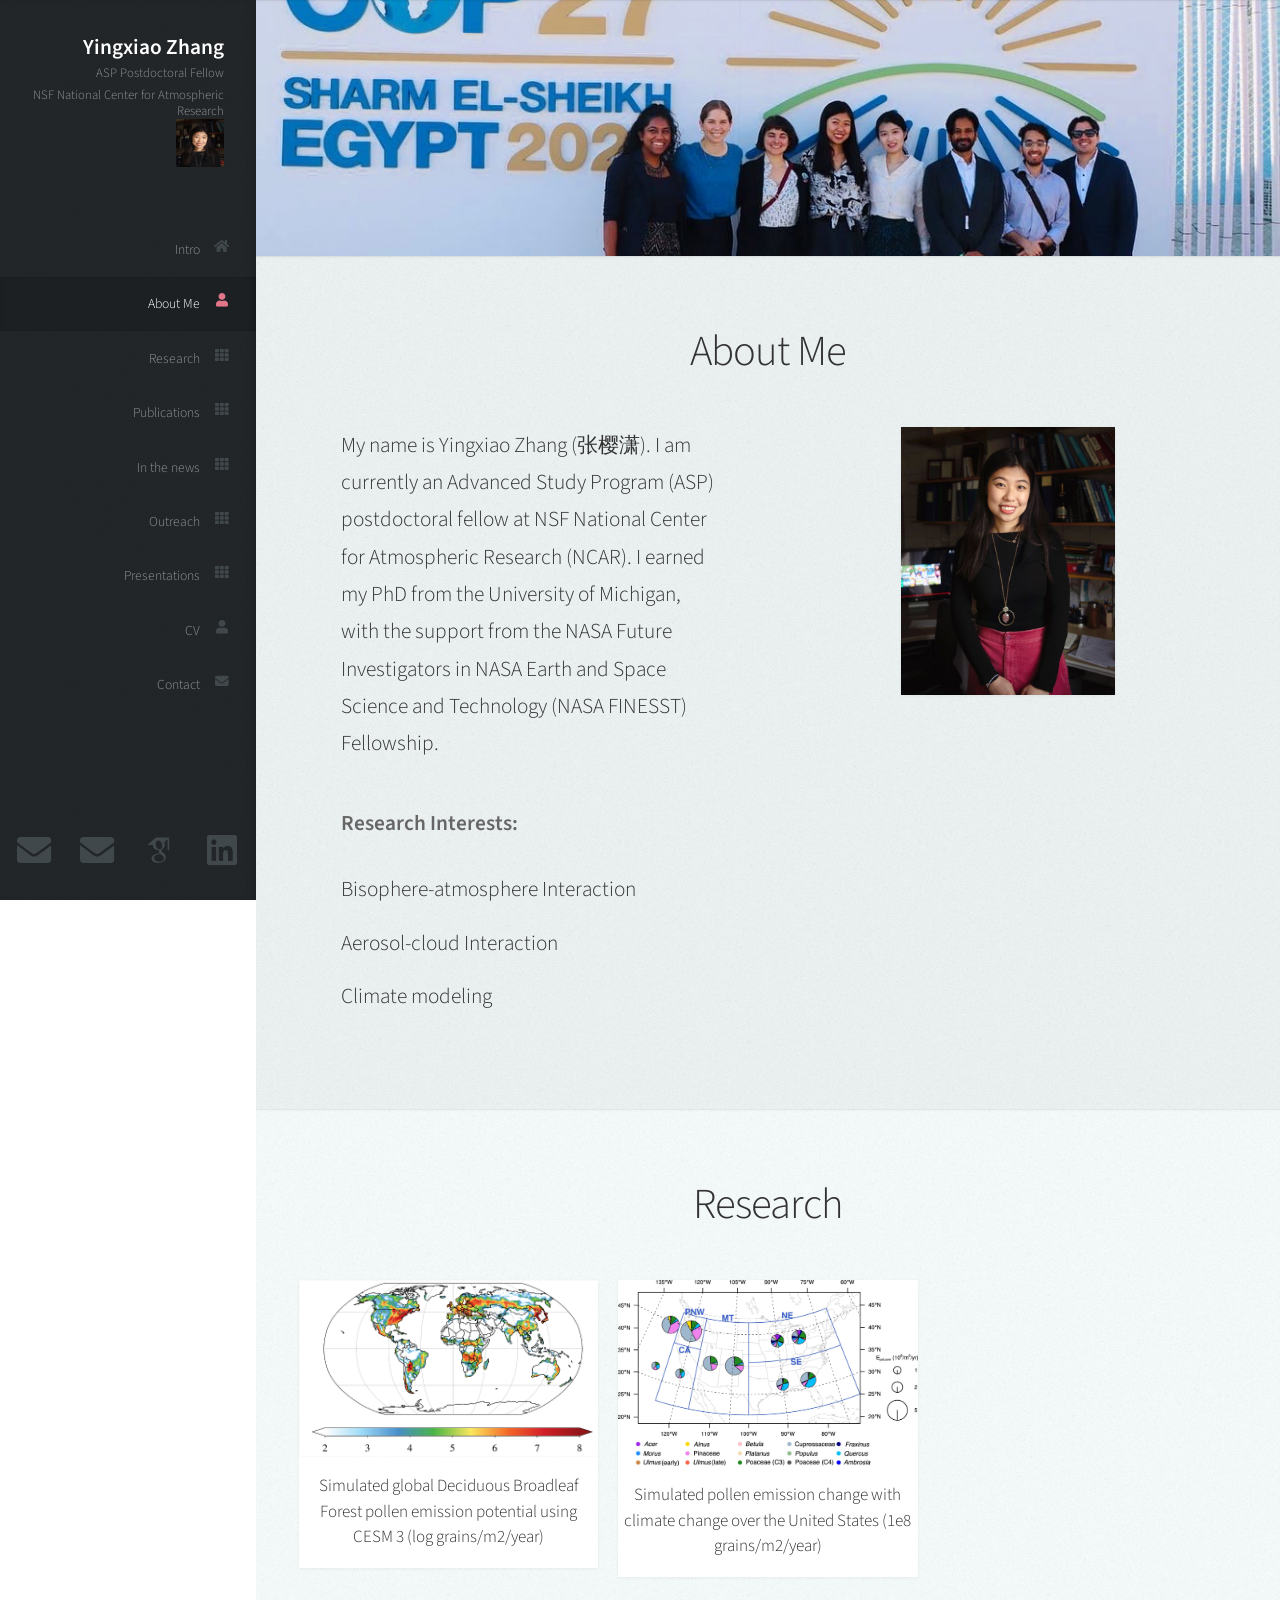
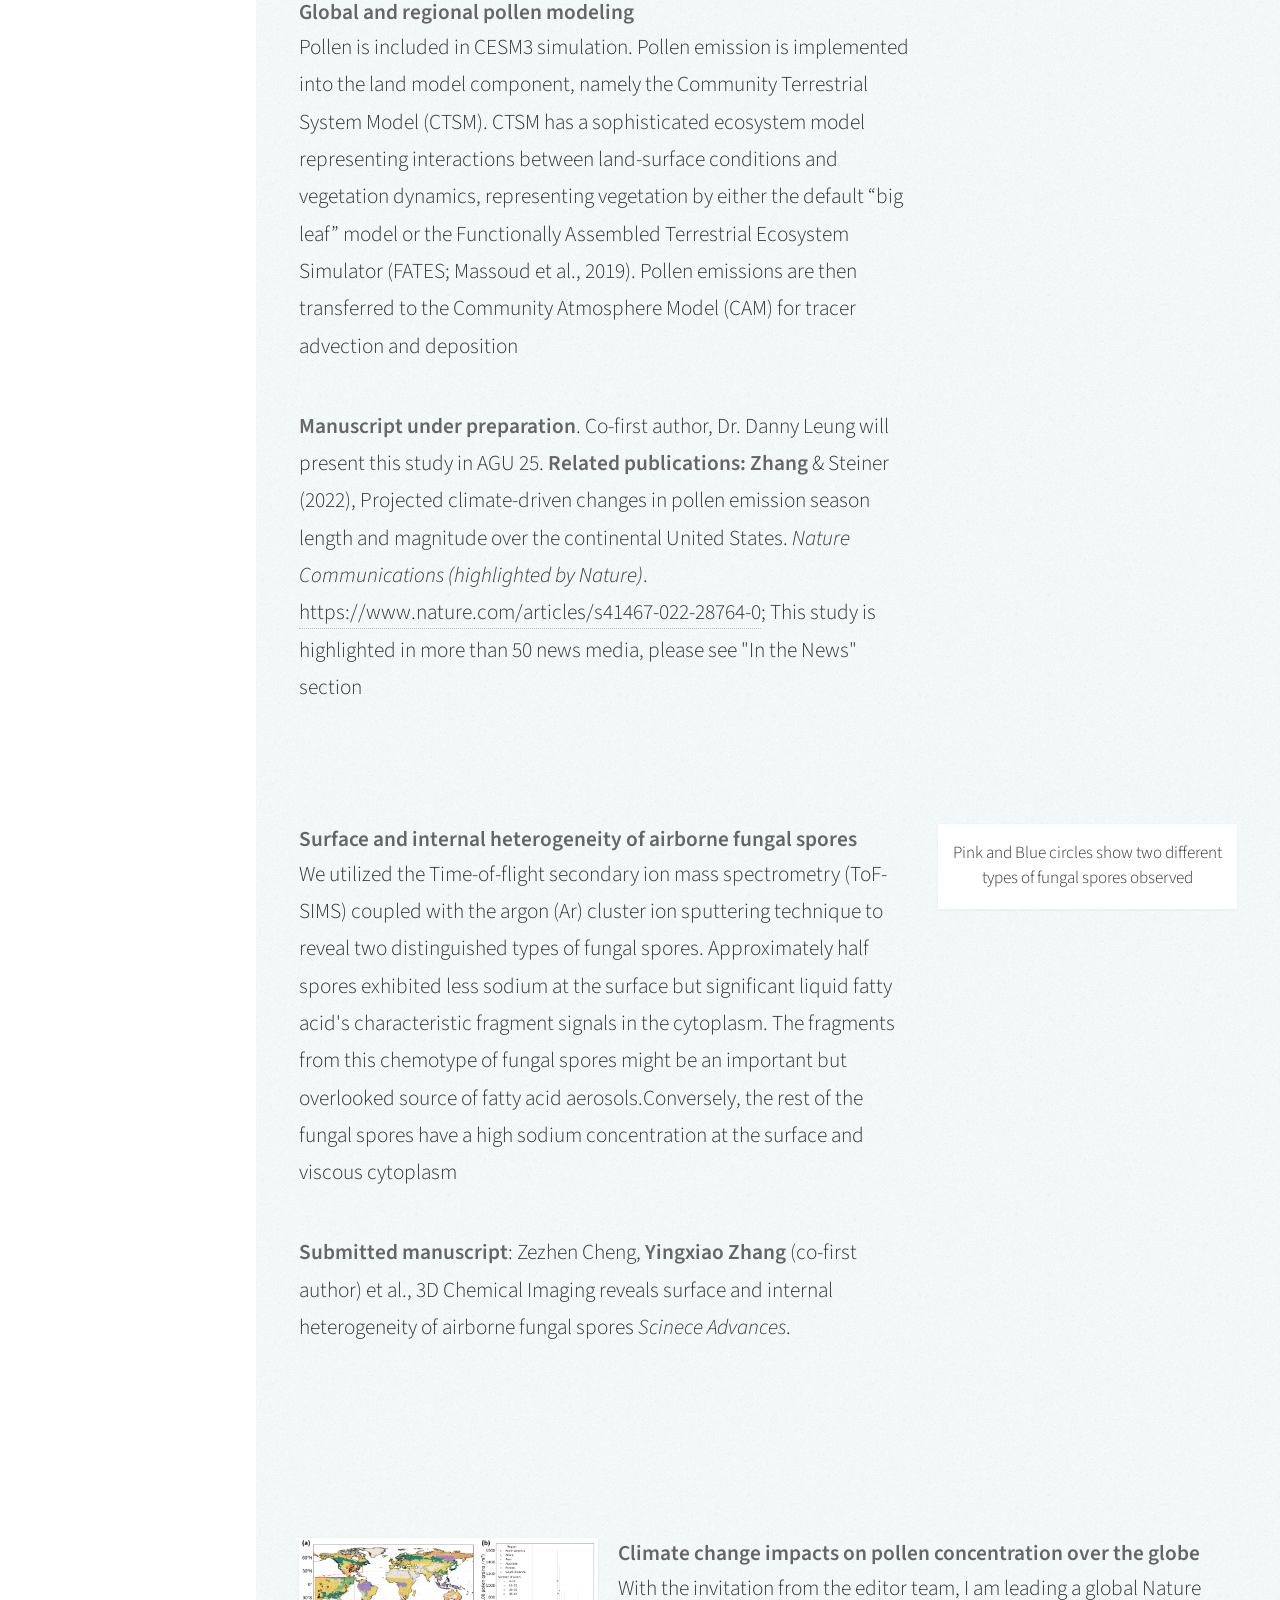
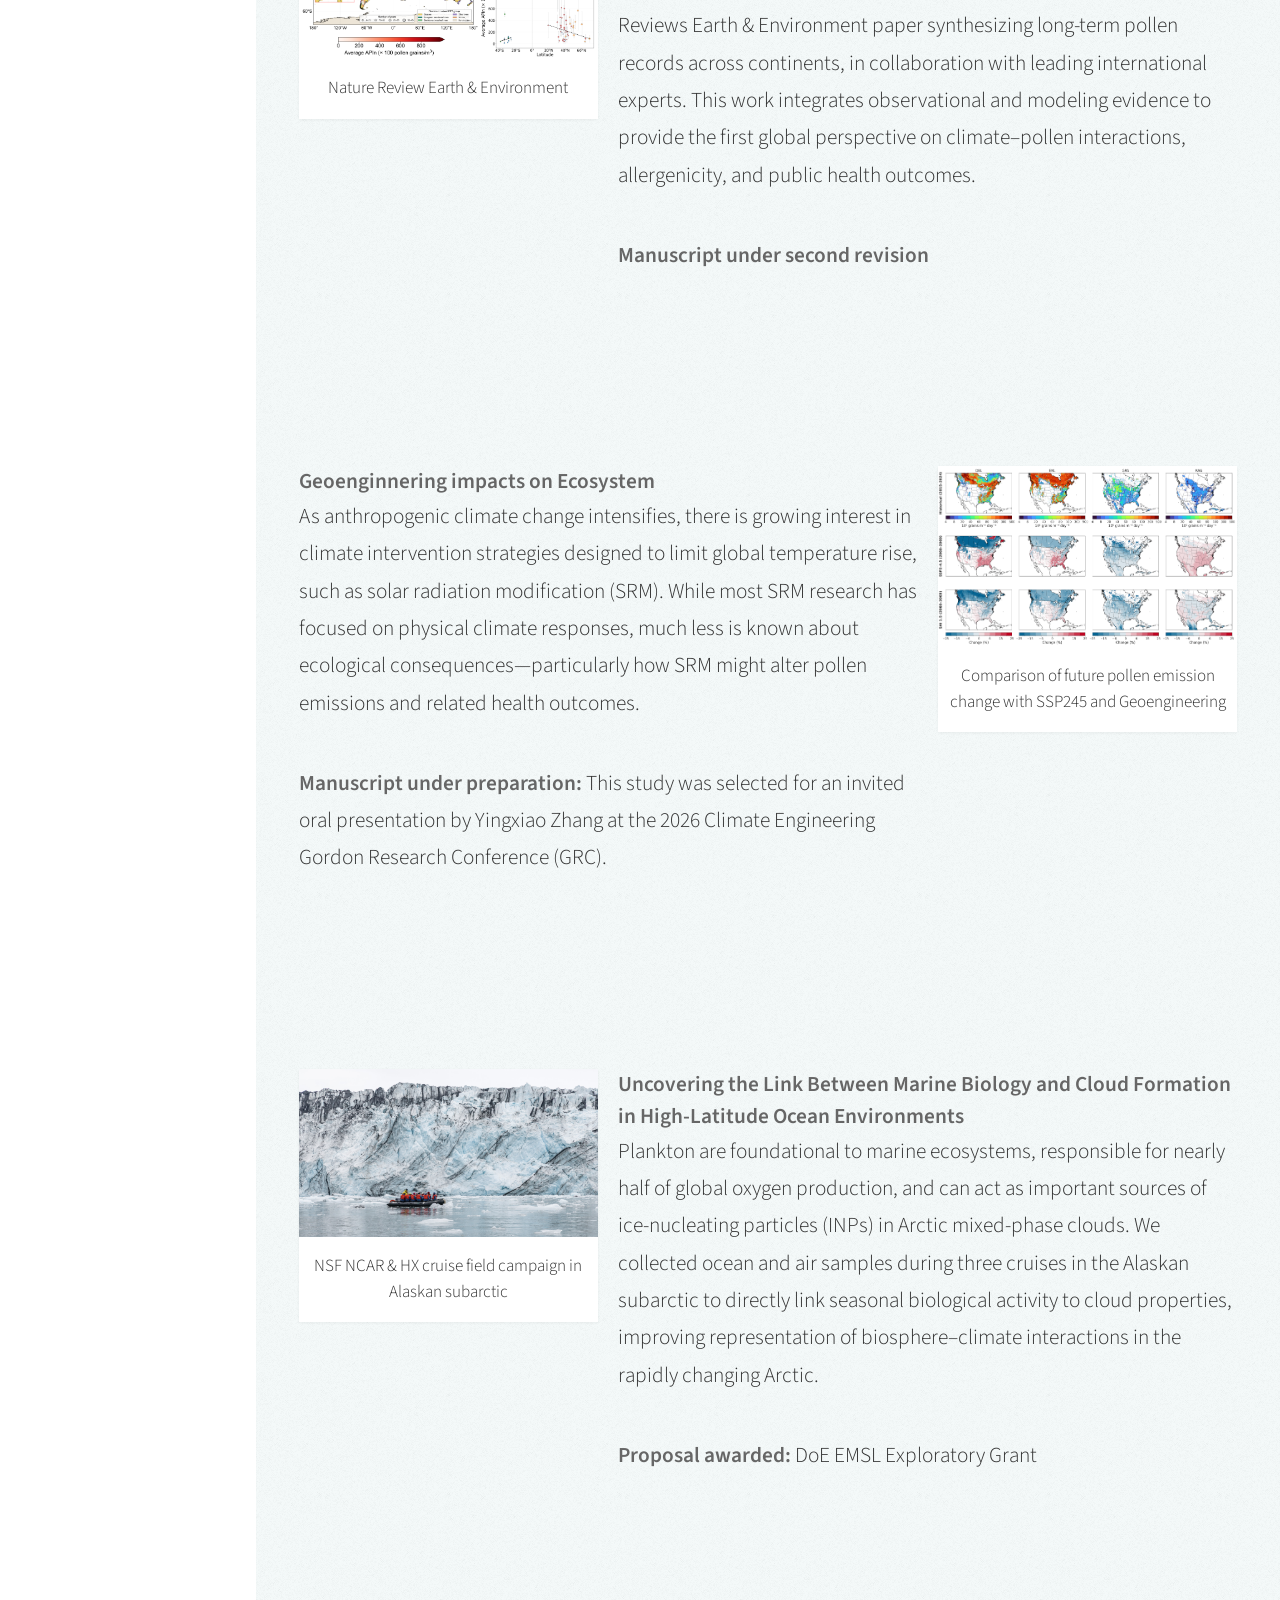
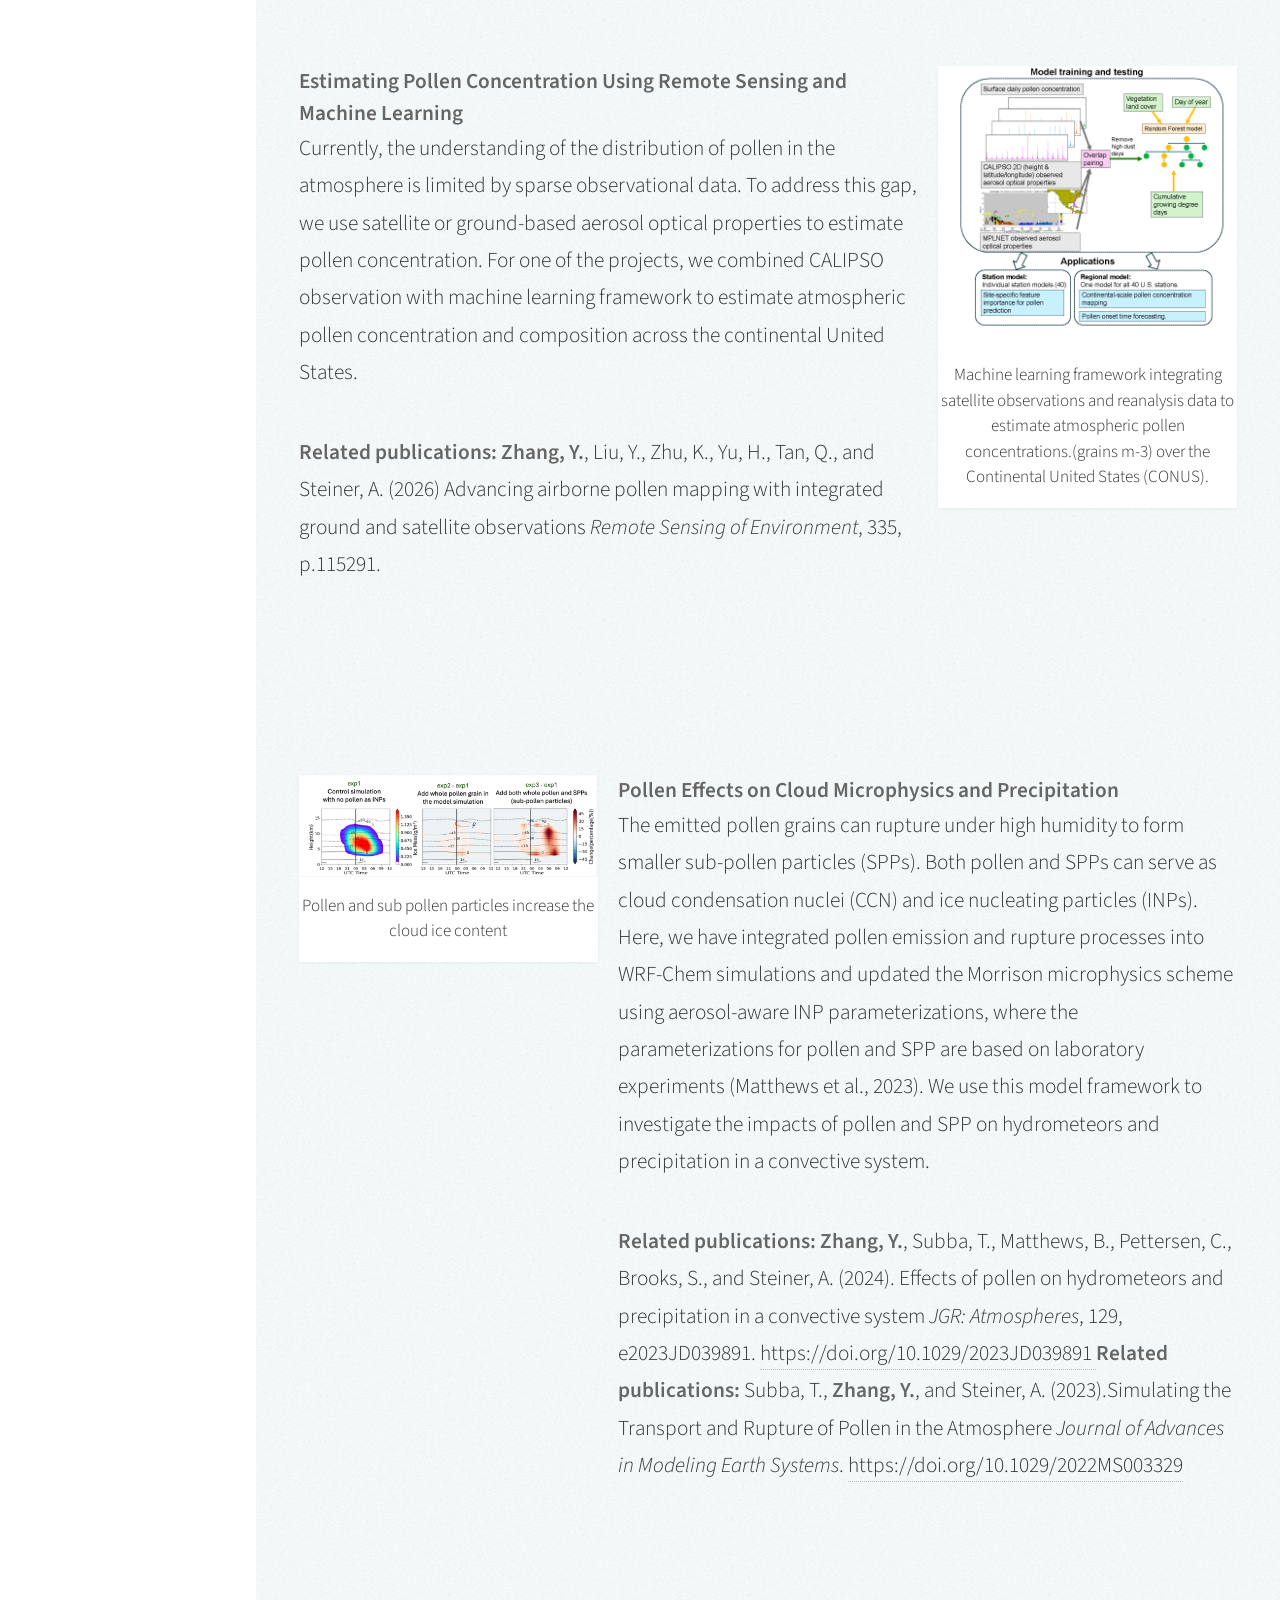
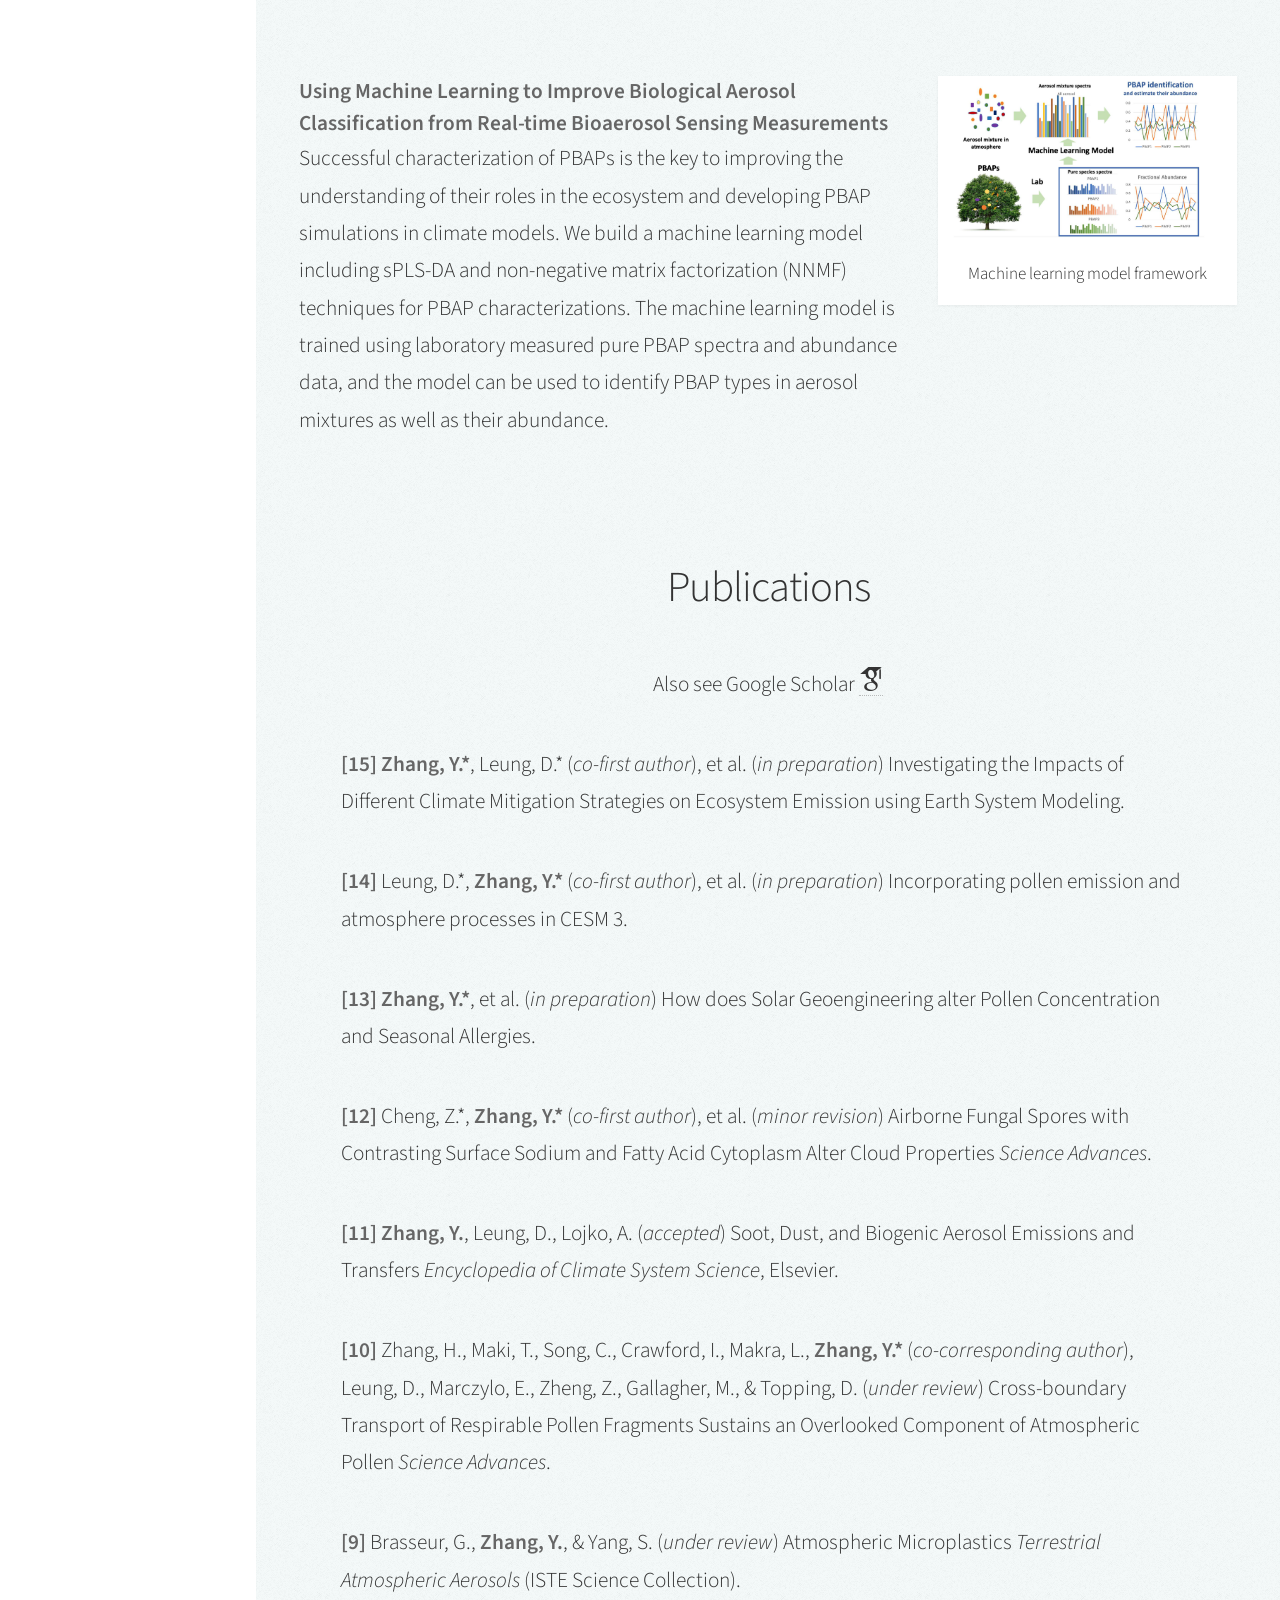
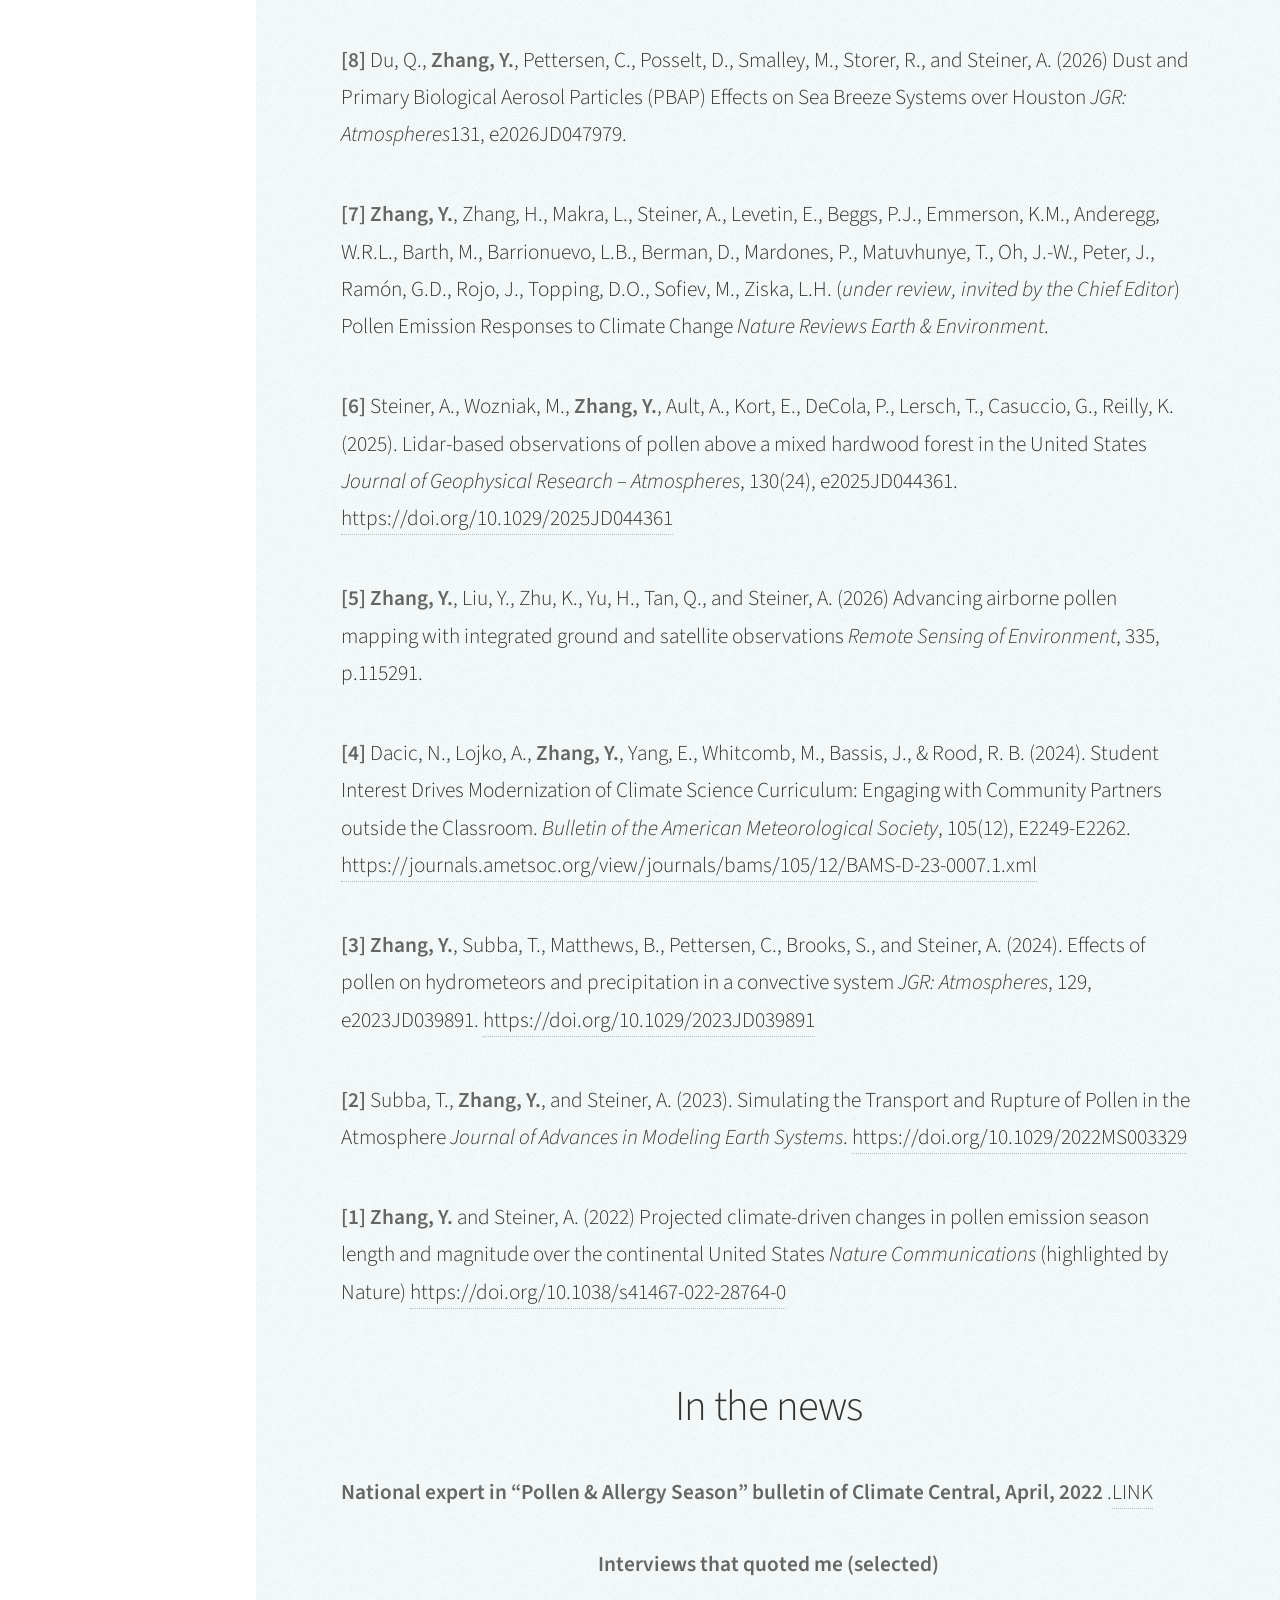
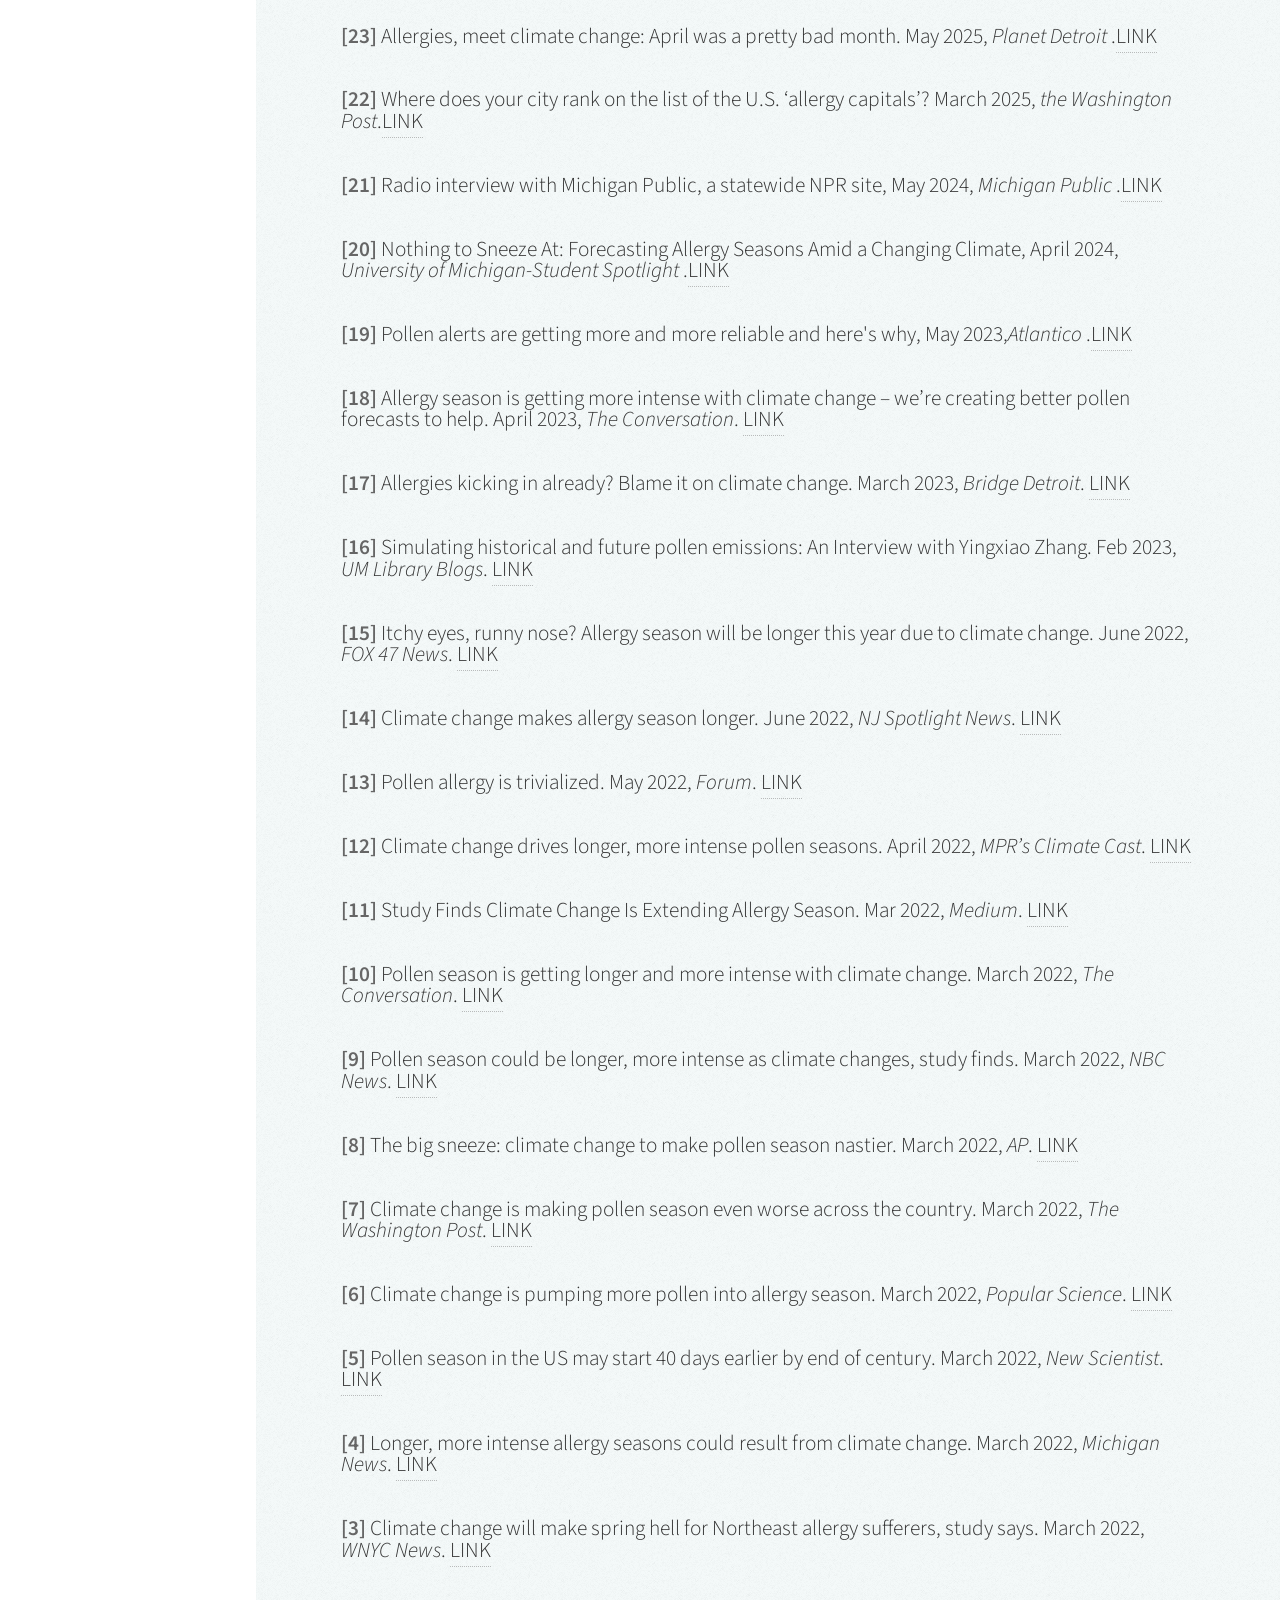
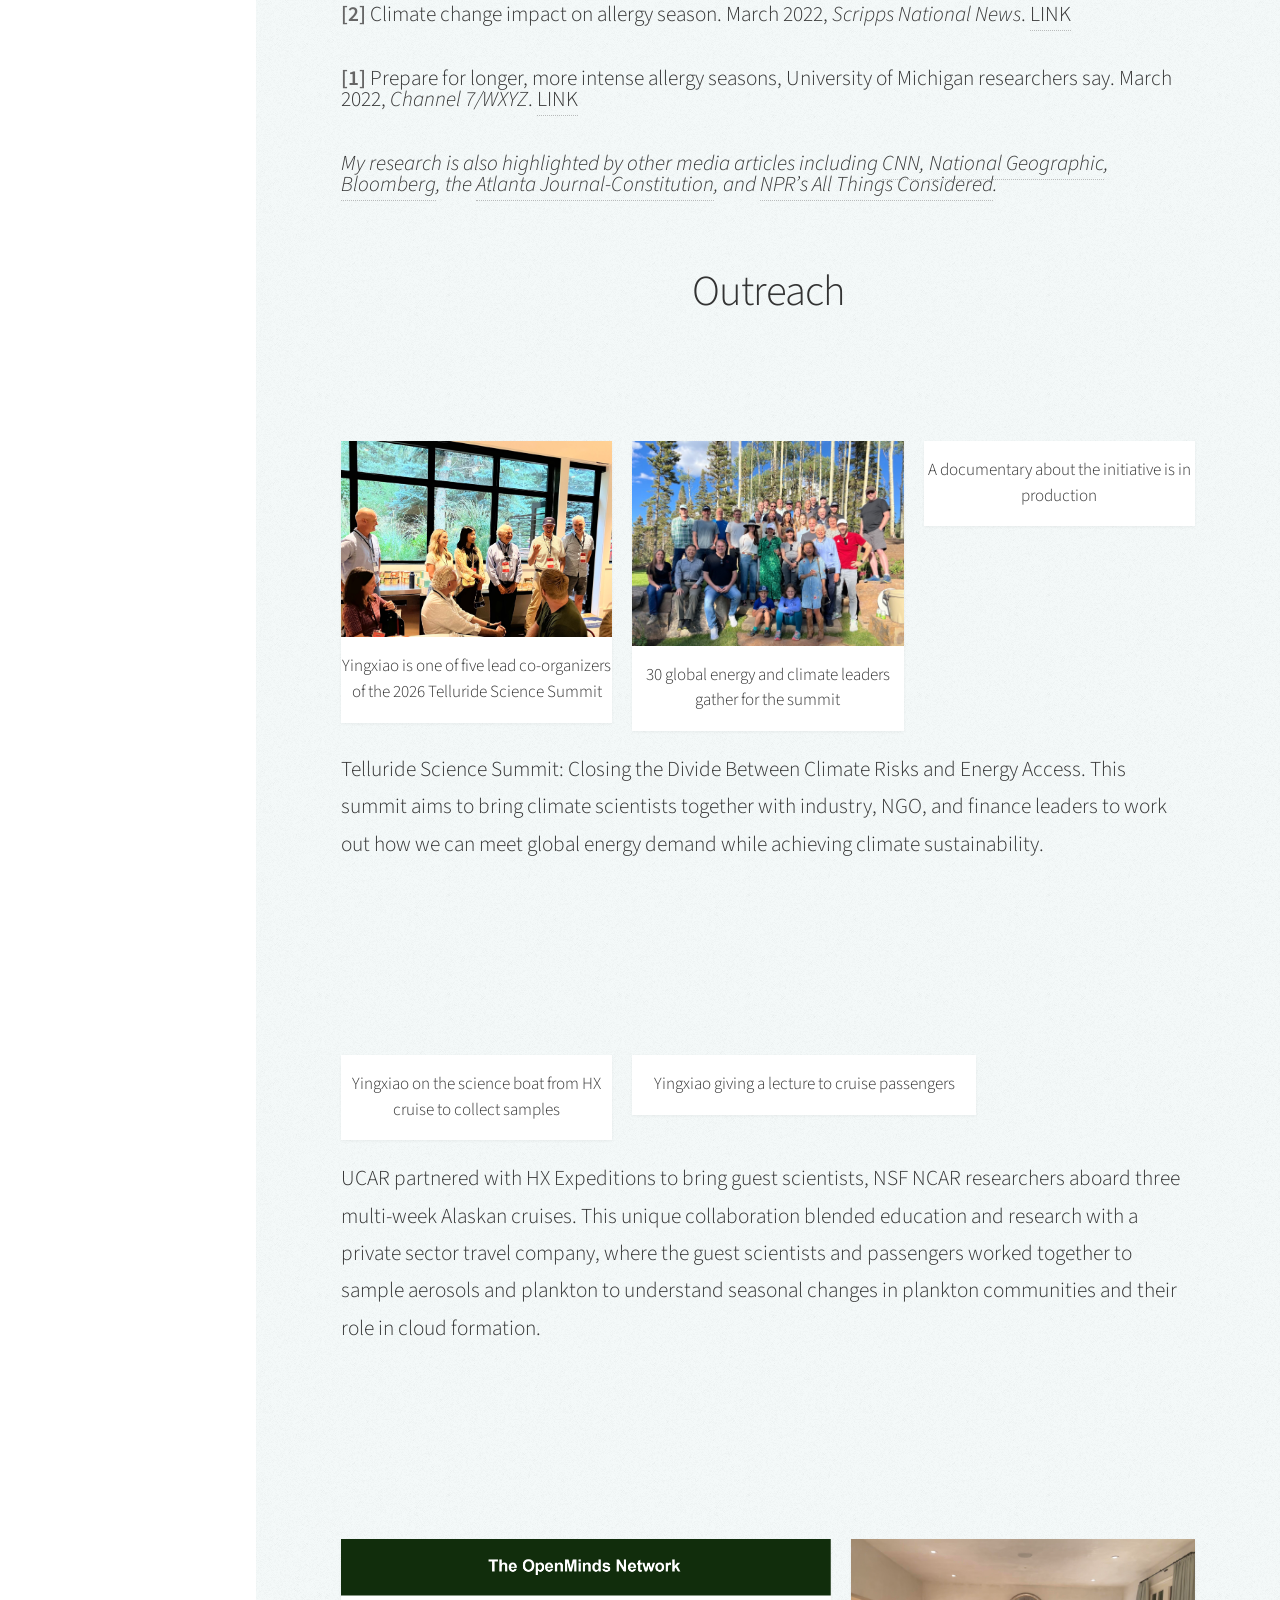
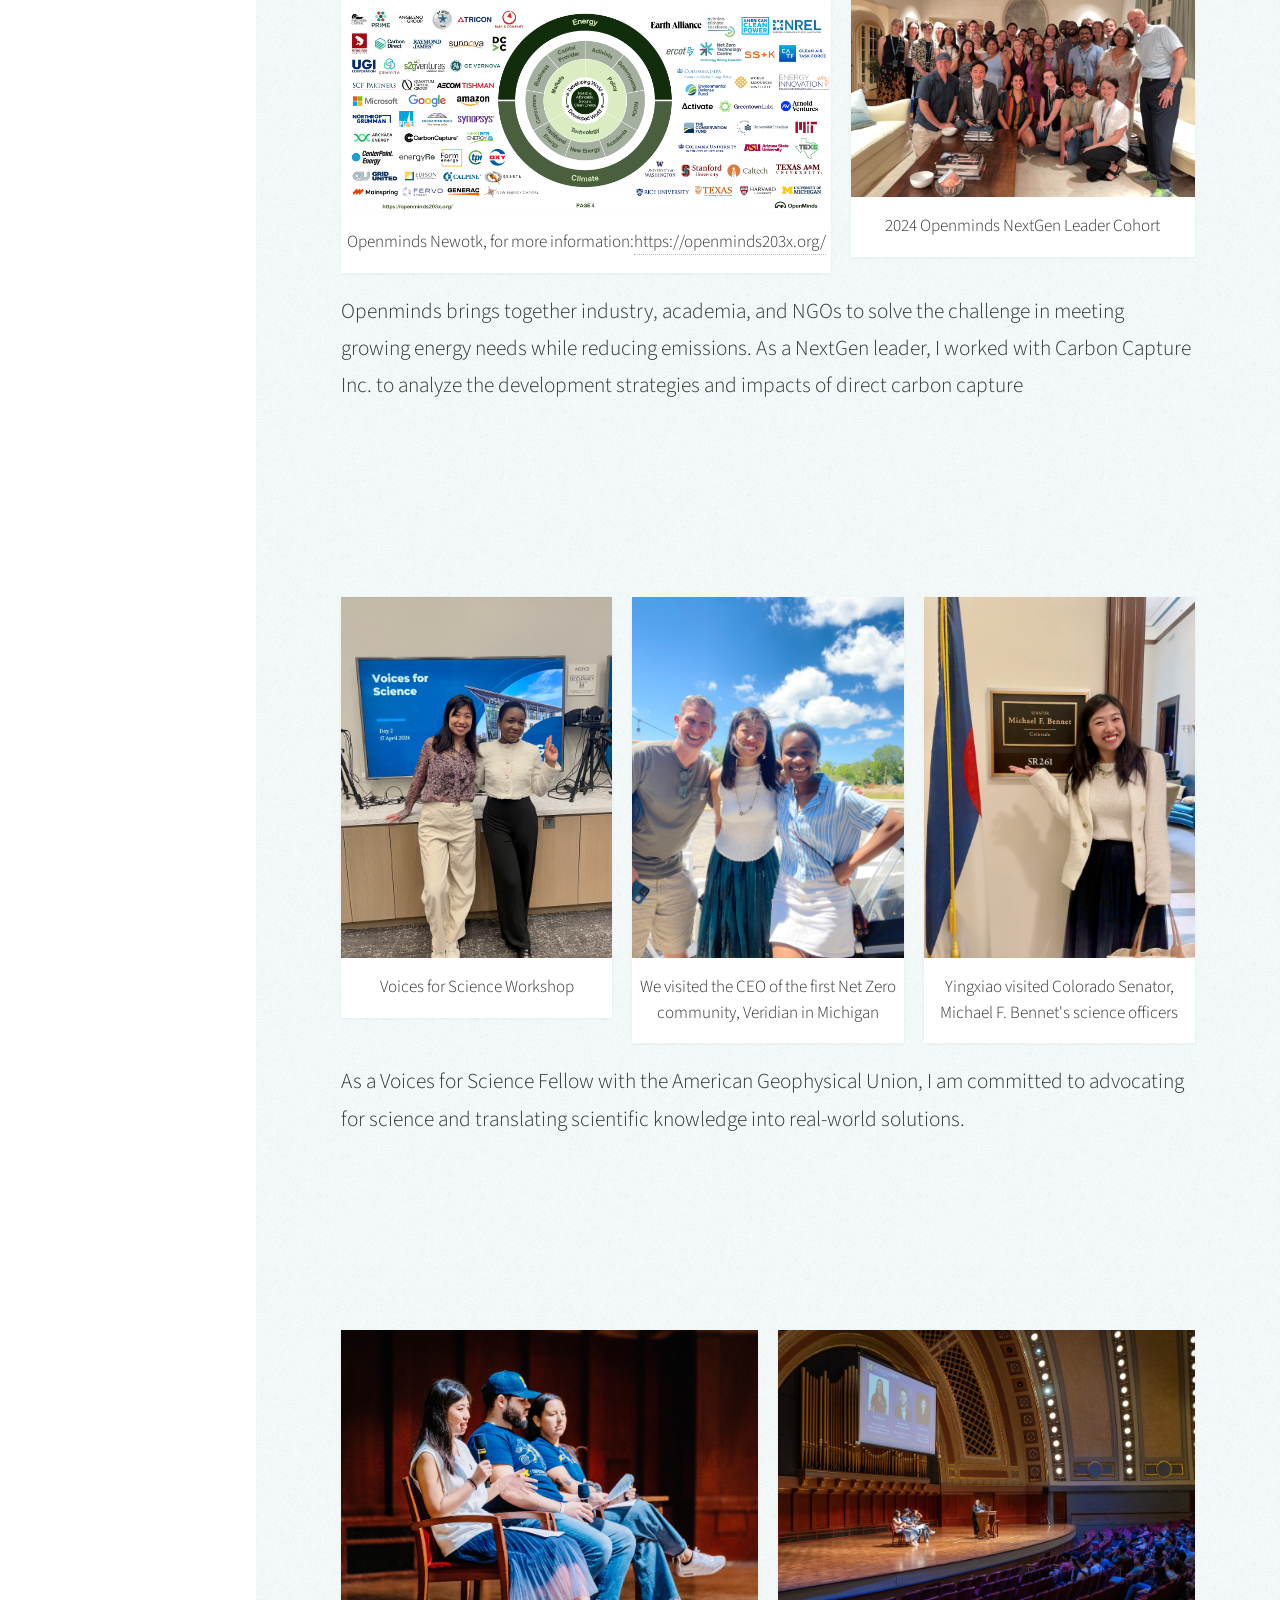
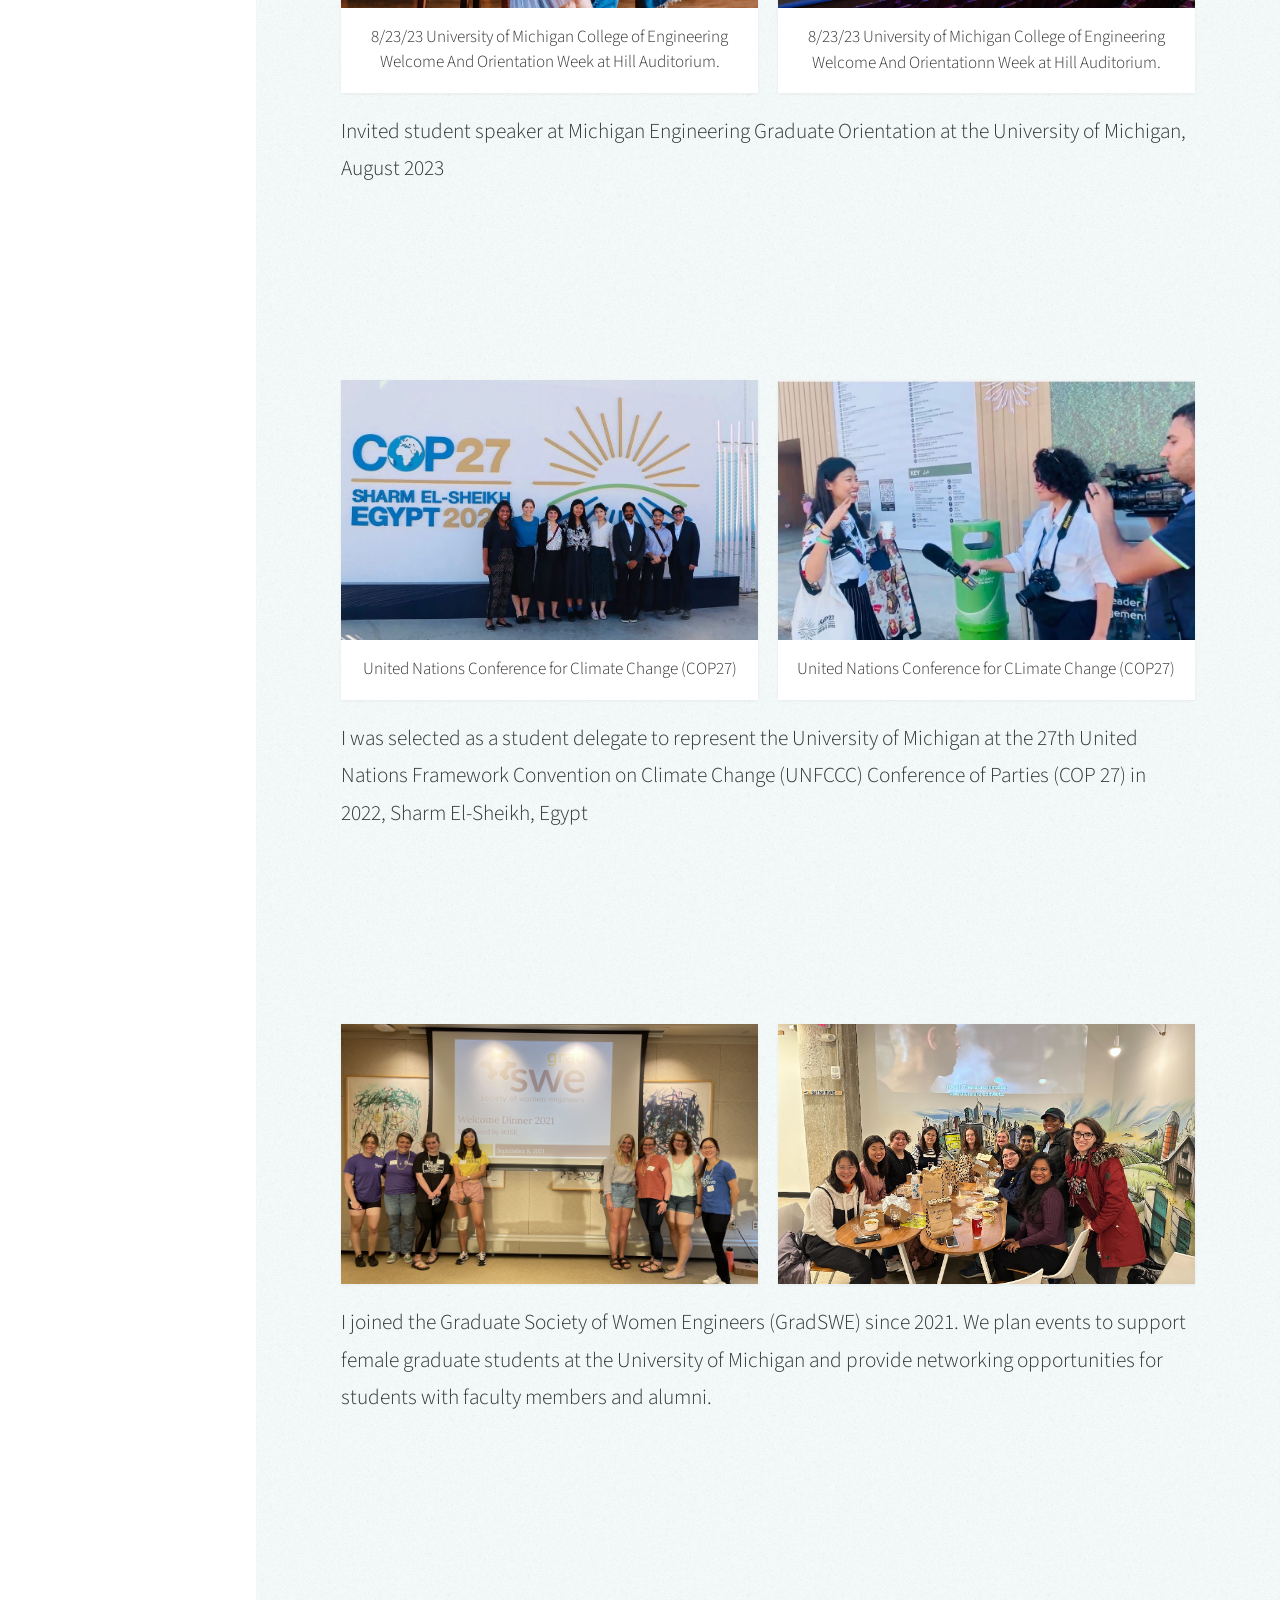
==== commit 3b93e60e: "Nature figure" ====
--- a/index.html
+++ b/index.html
@@ -177,7 +177,7 @@
 							<div class="row">
 								<div class="col-4 col-12-mobile">
 										<article class="item">
-										<a href="#" class="image fit"><img src="images/logo_nature.jpeg" alt="" /></a>
+										<a href="#" class="image fit"><img src="images/fig1.png" alt="" /></a>
 										<header>
 										<h3>Nature Review Earth & Environment</h3>
 										</header>
@@ -186,7 +186,7 @@
 								<div class="col-8 col-12-mobile">
 									<h1 style="text-align: left;"><b>Climate change impacts on pollen concentration over the globe</b></h1>
 									<p style="text-align: left;">With the invitation from the editor team, I am leading a global Nature Reviews Earth & Environment paper synthesizing long-term pollen records across continents, in collaboration with leading international experts. This work integrates observational and modeling evidence to provide the first global perspective on climate–pollen interactions, allergenicity, and public health outcomes.</p>
-									<p style="text-align: left;"><b>Manuscript under preparation:</b> Deadline for submittion is mid-November</p>
+									<p style="text-align: left;"><b>Manuscript under second revision</b></p>
 								</div>
 							</div>
 							<br></br>
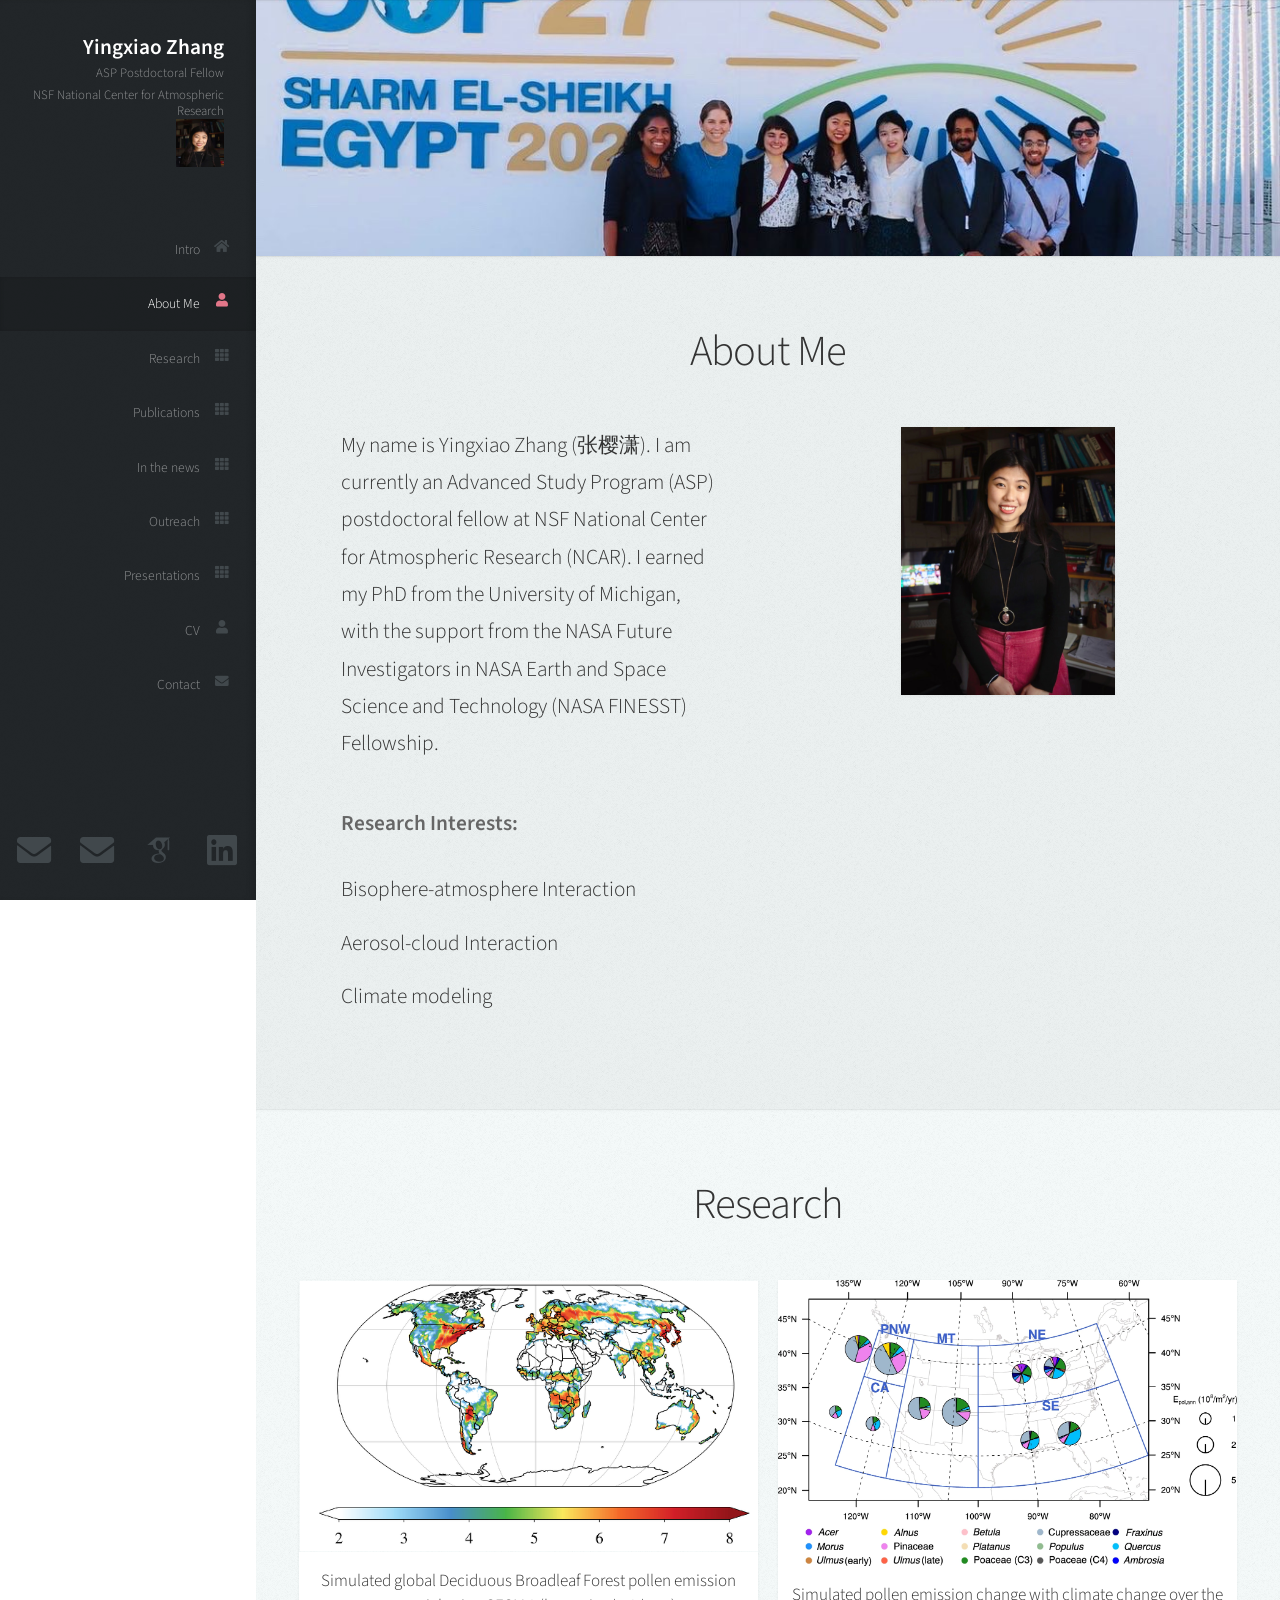
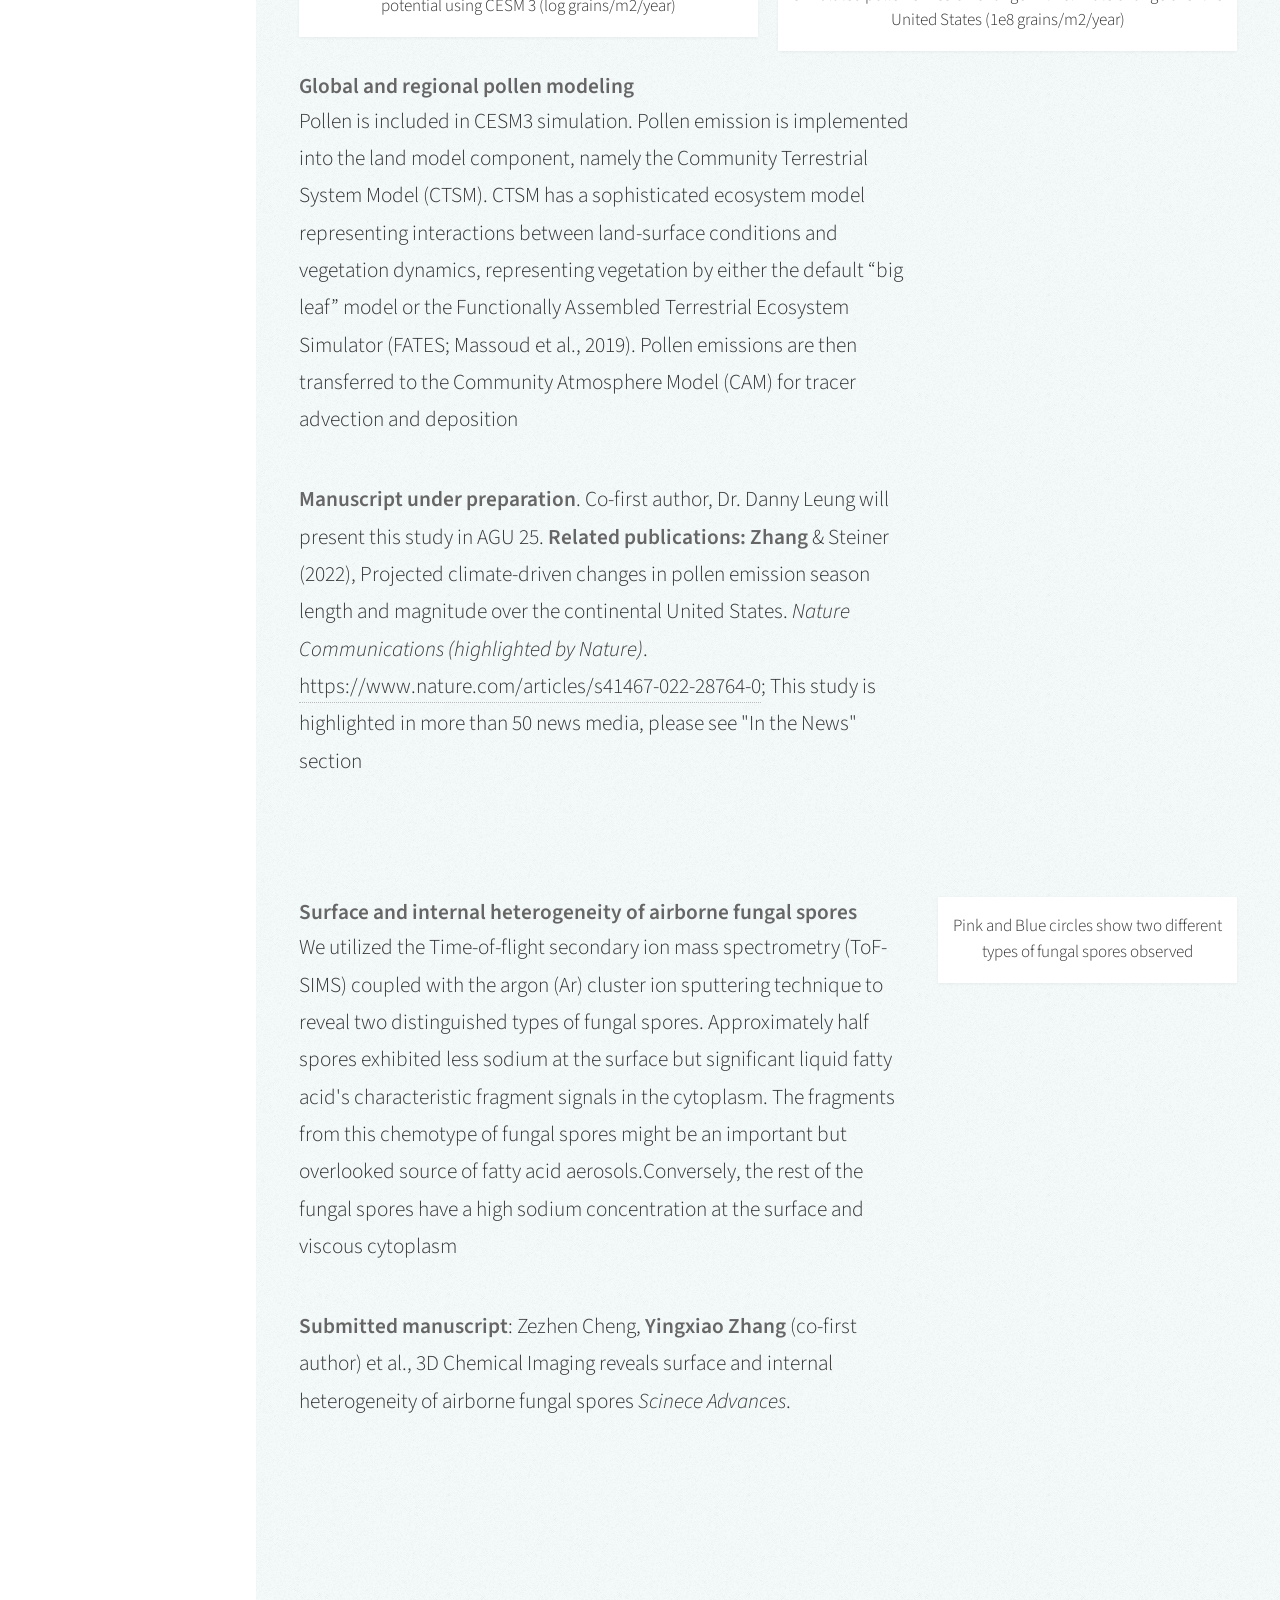
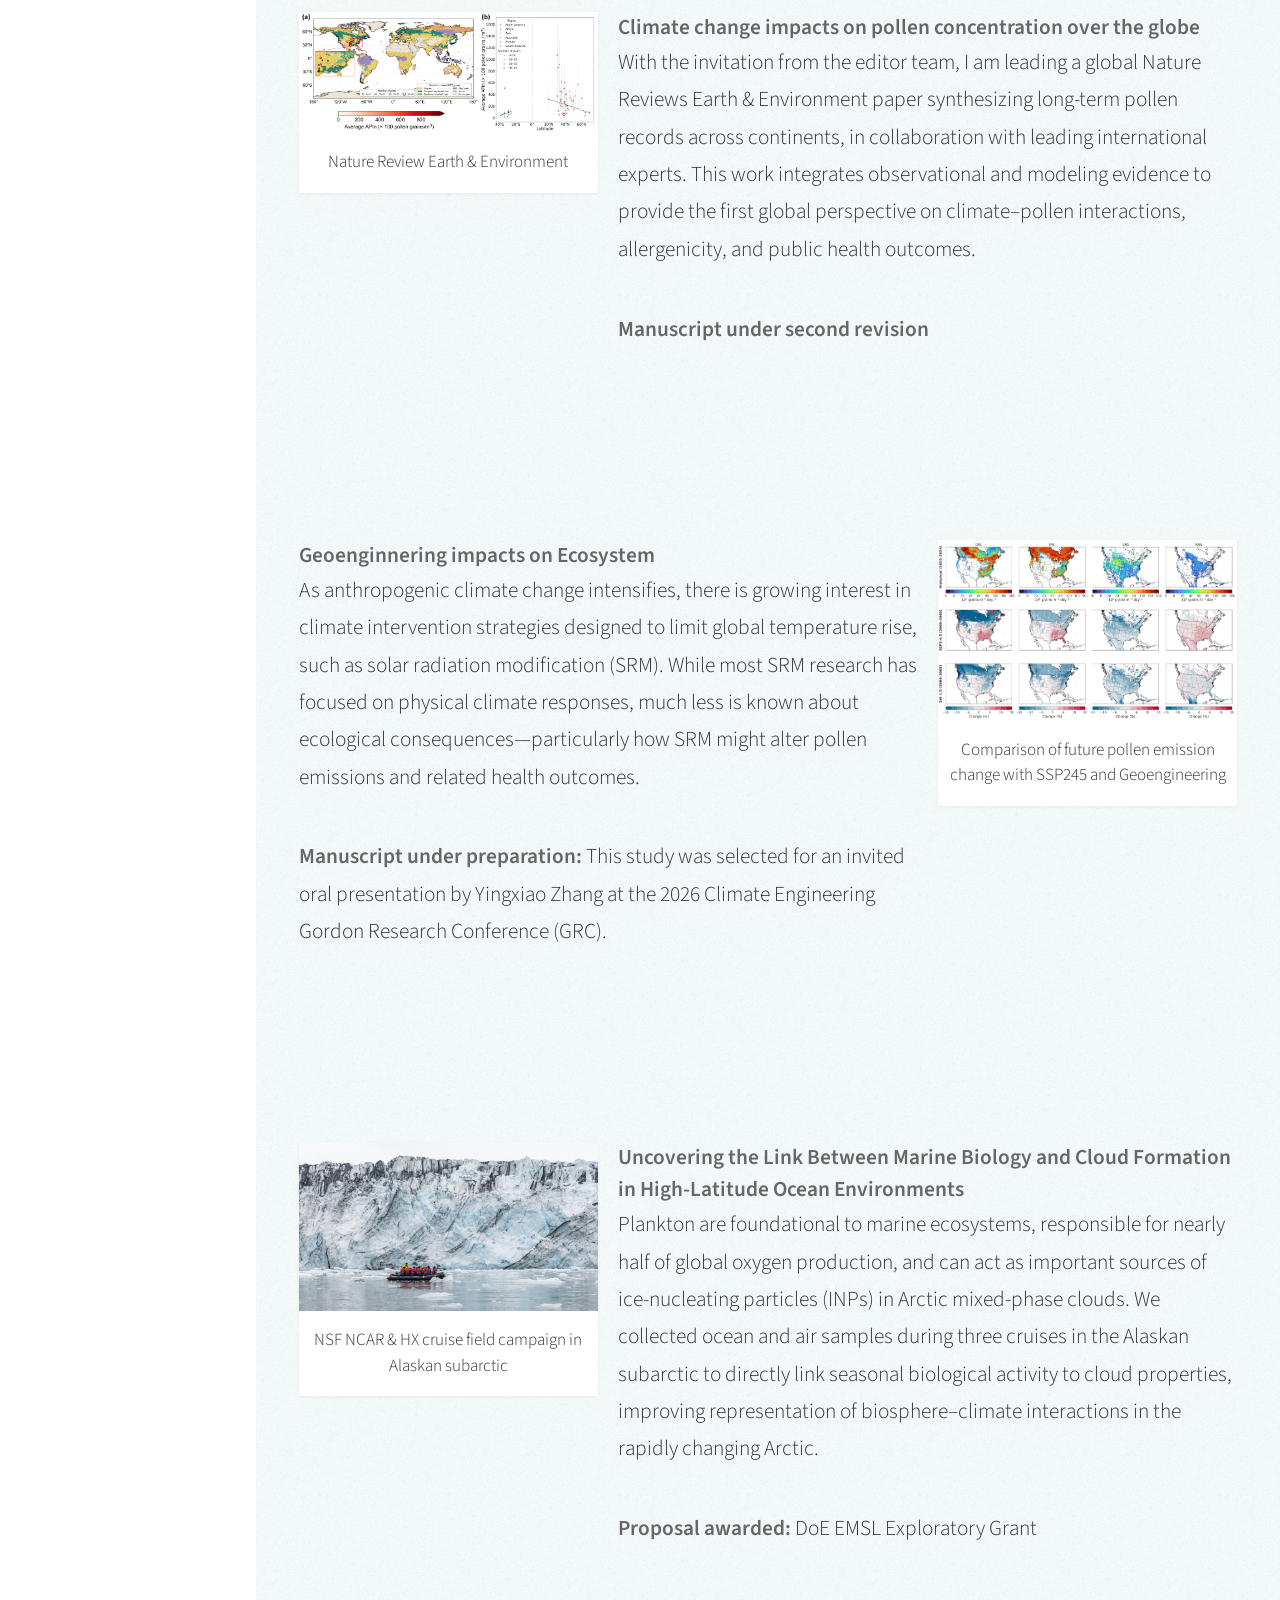
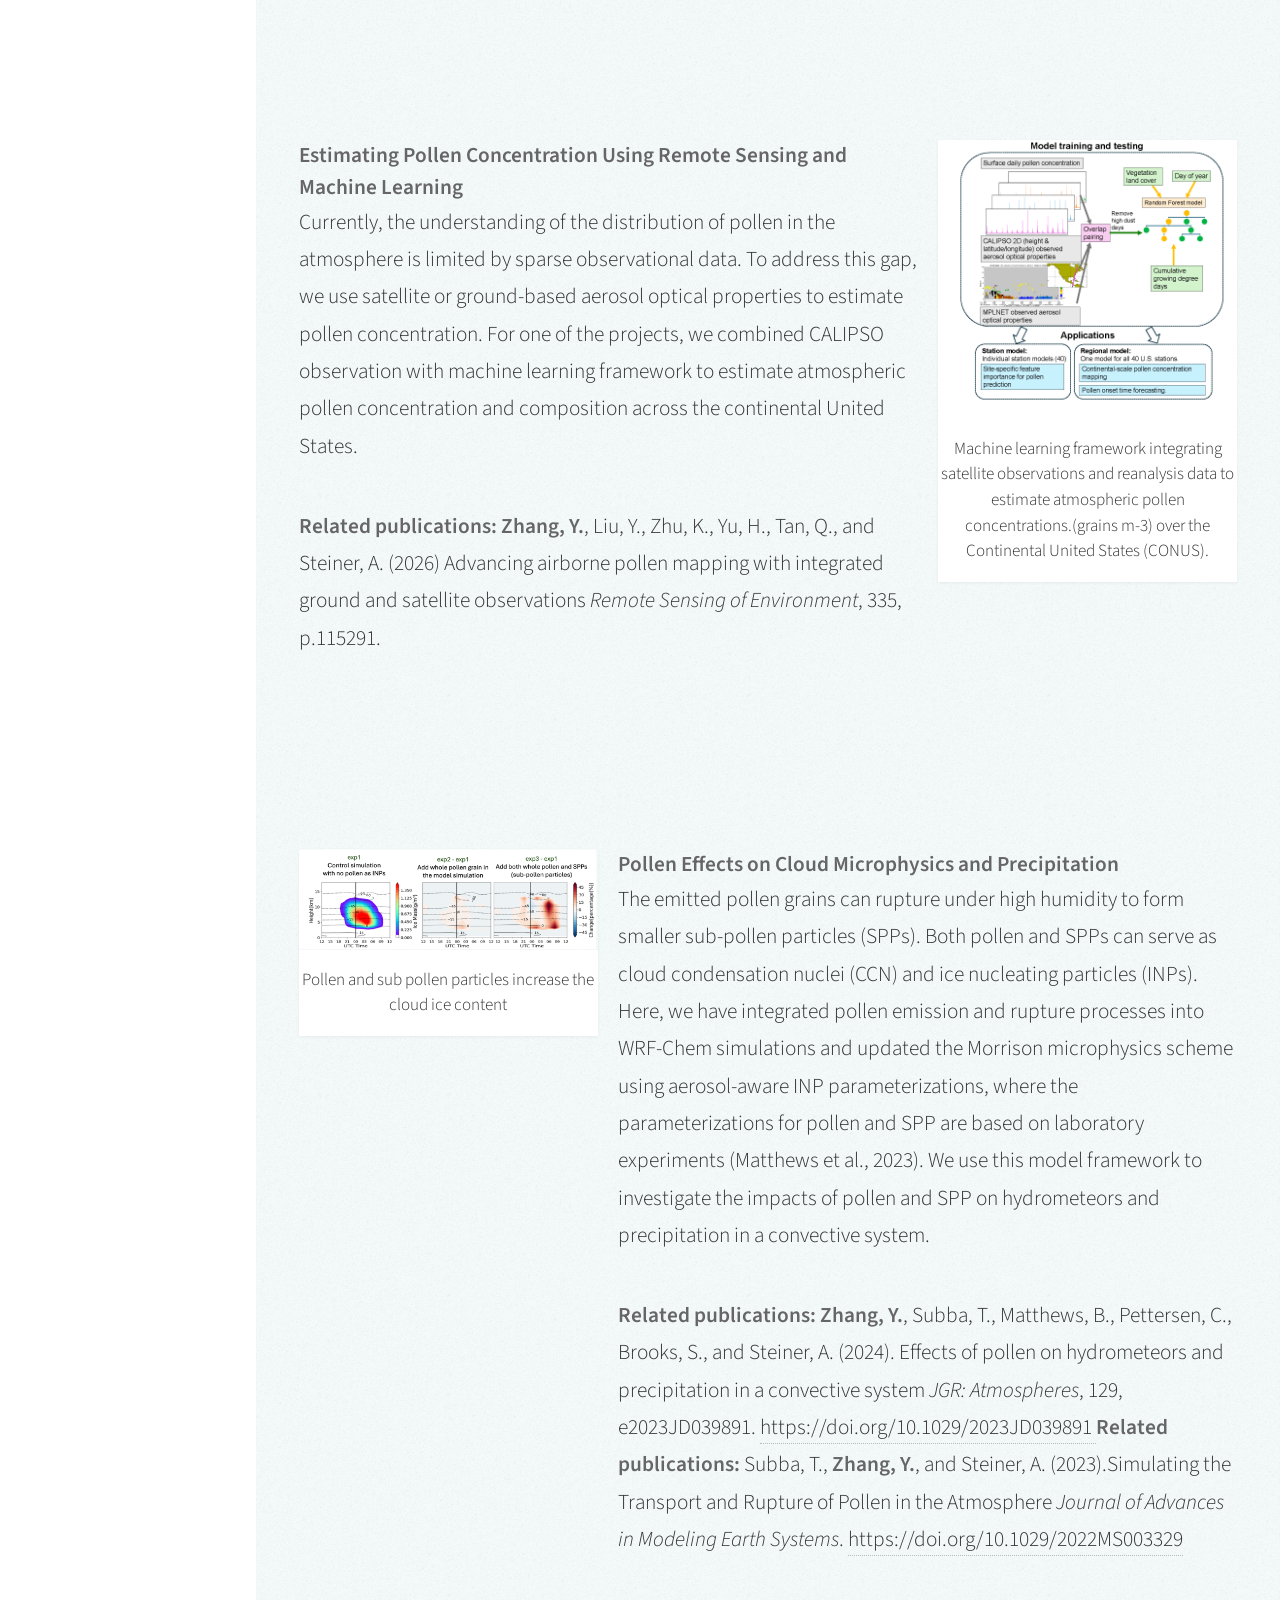
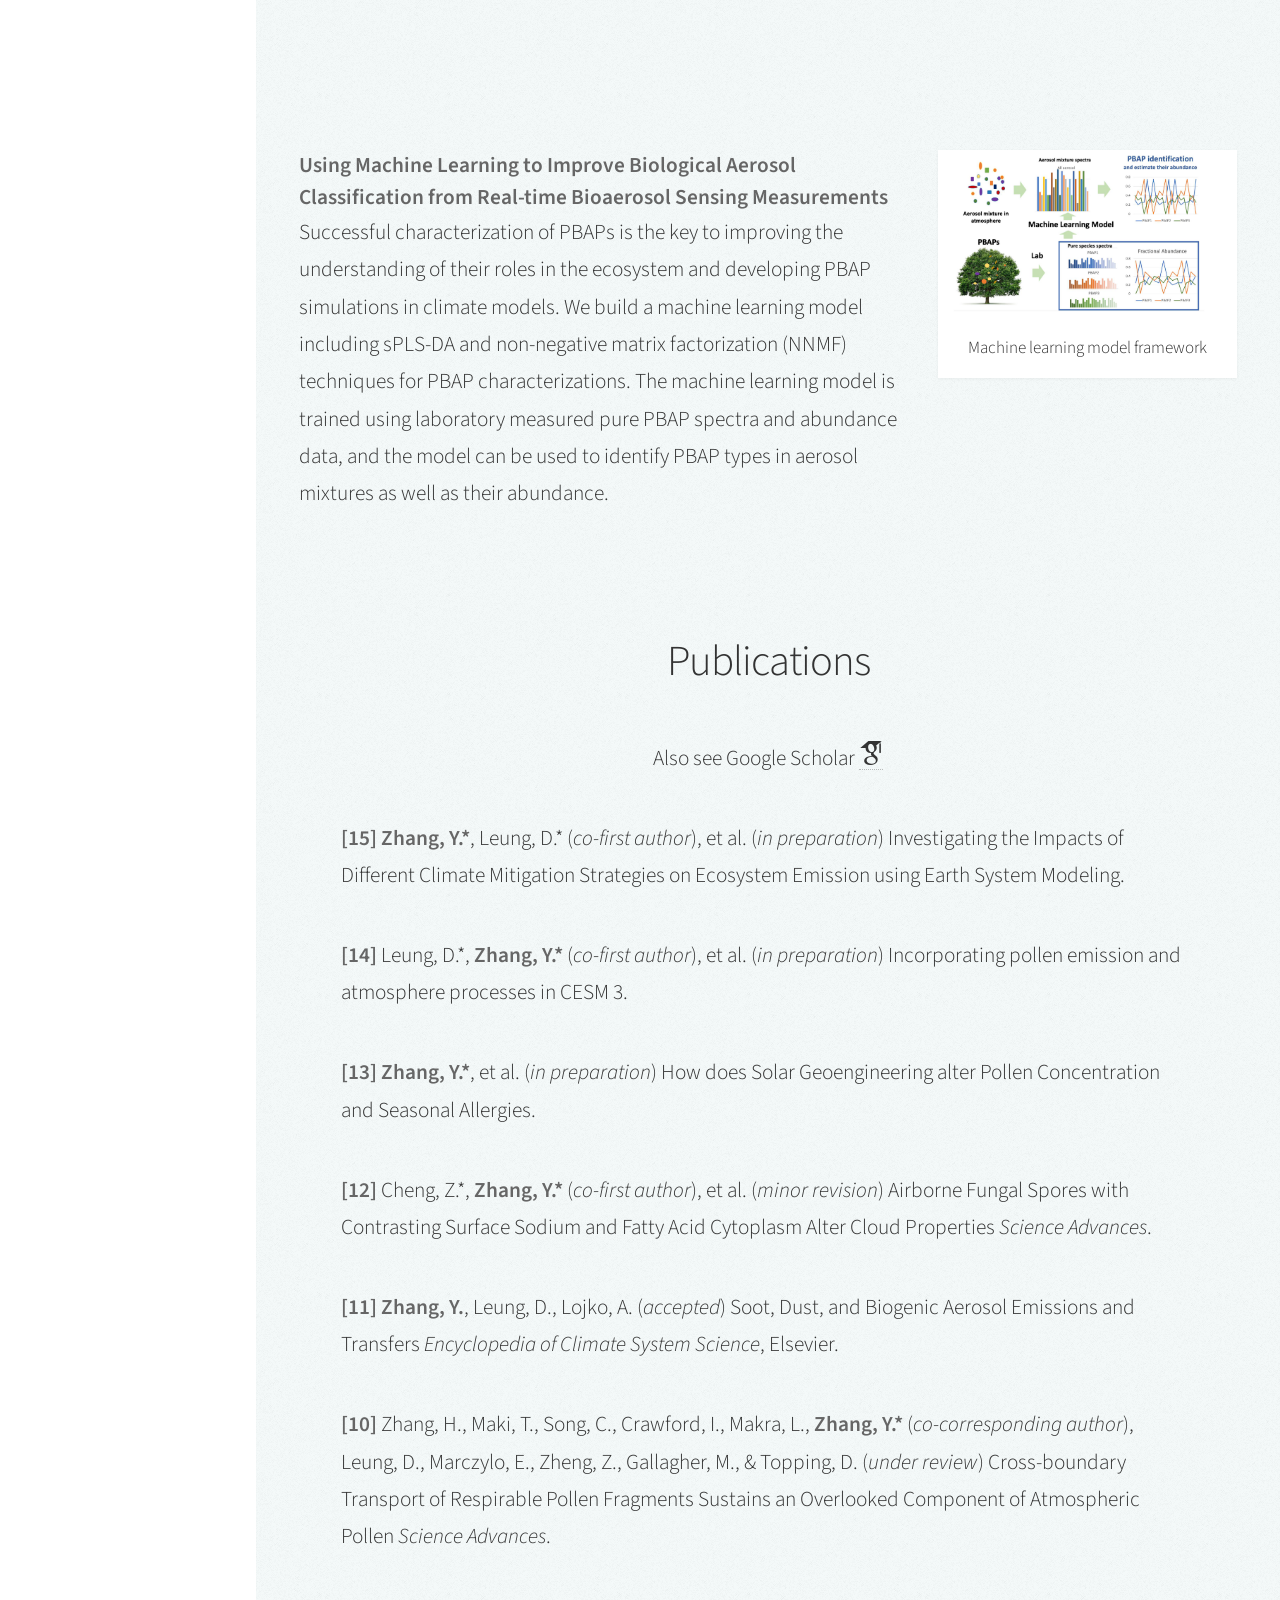
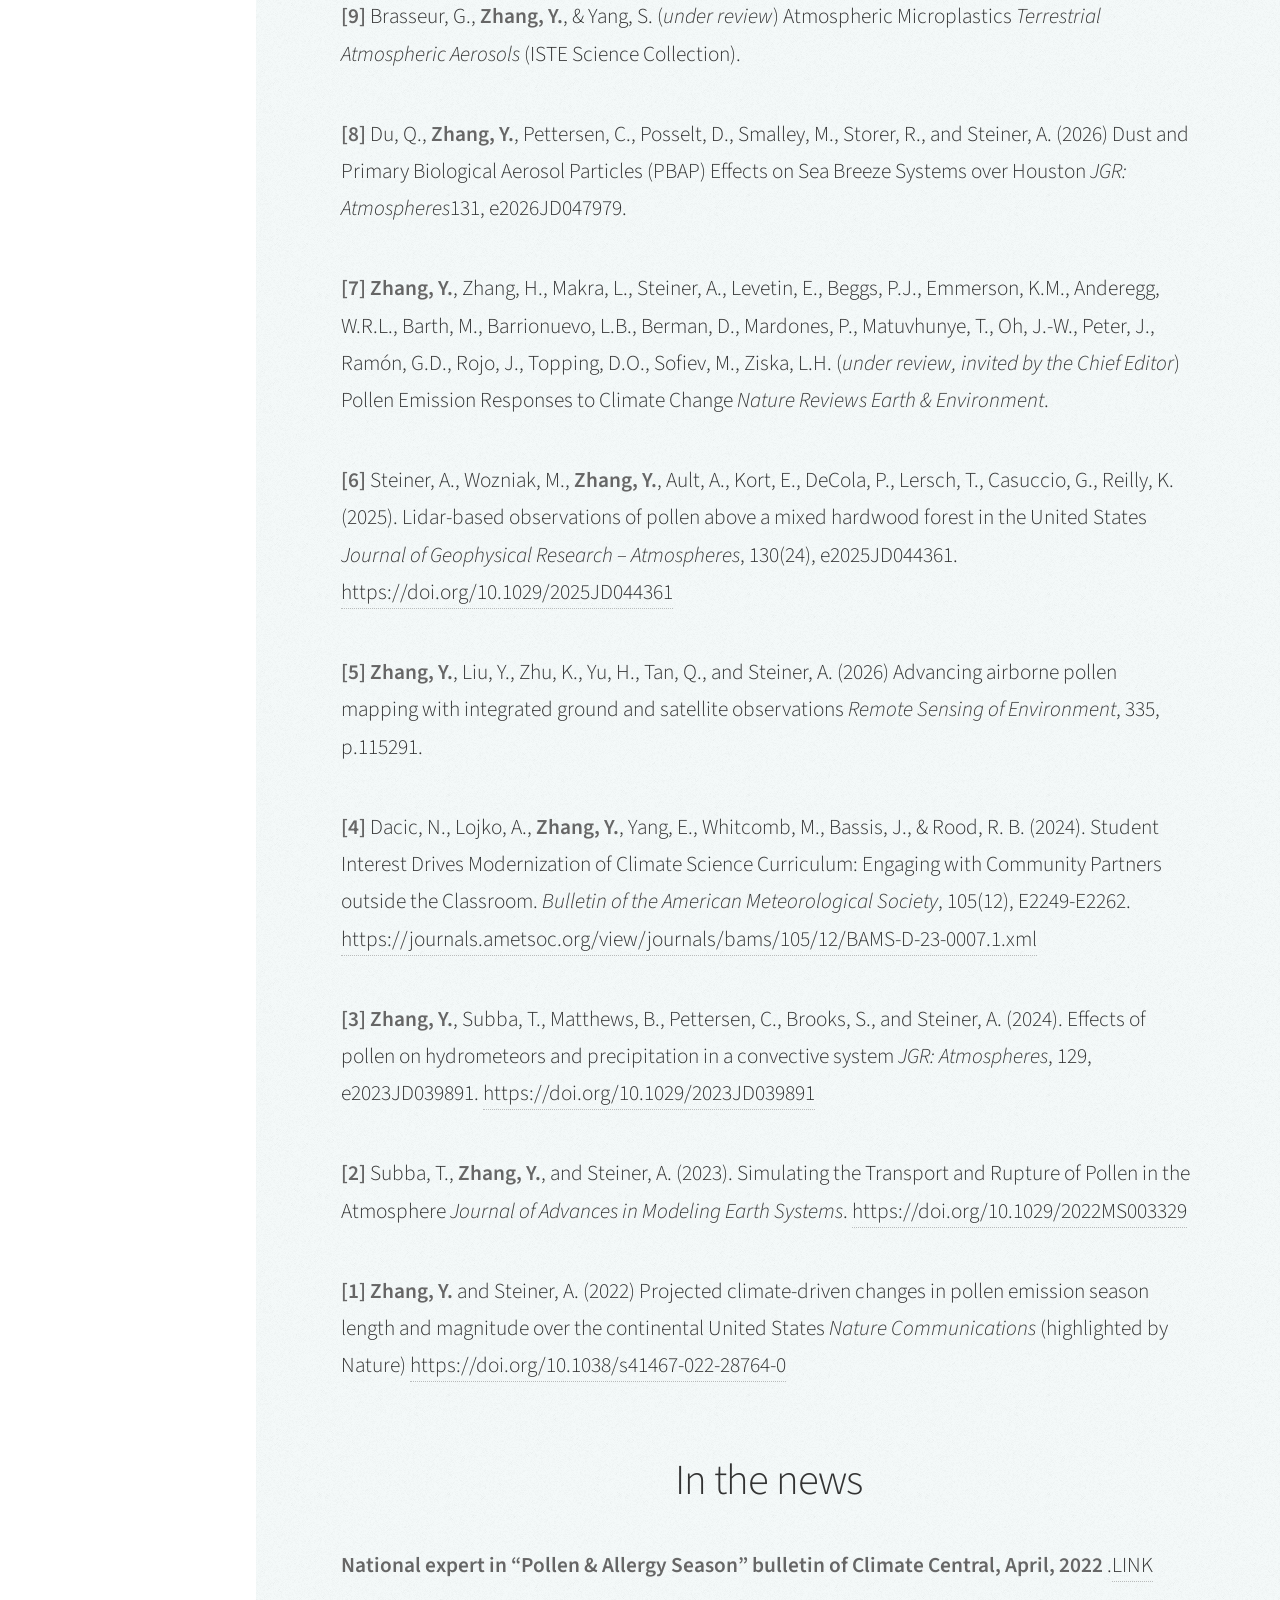
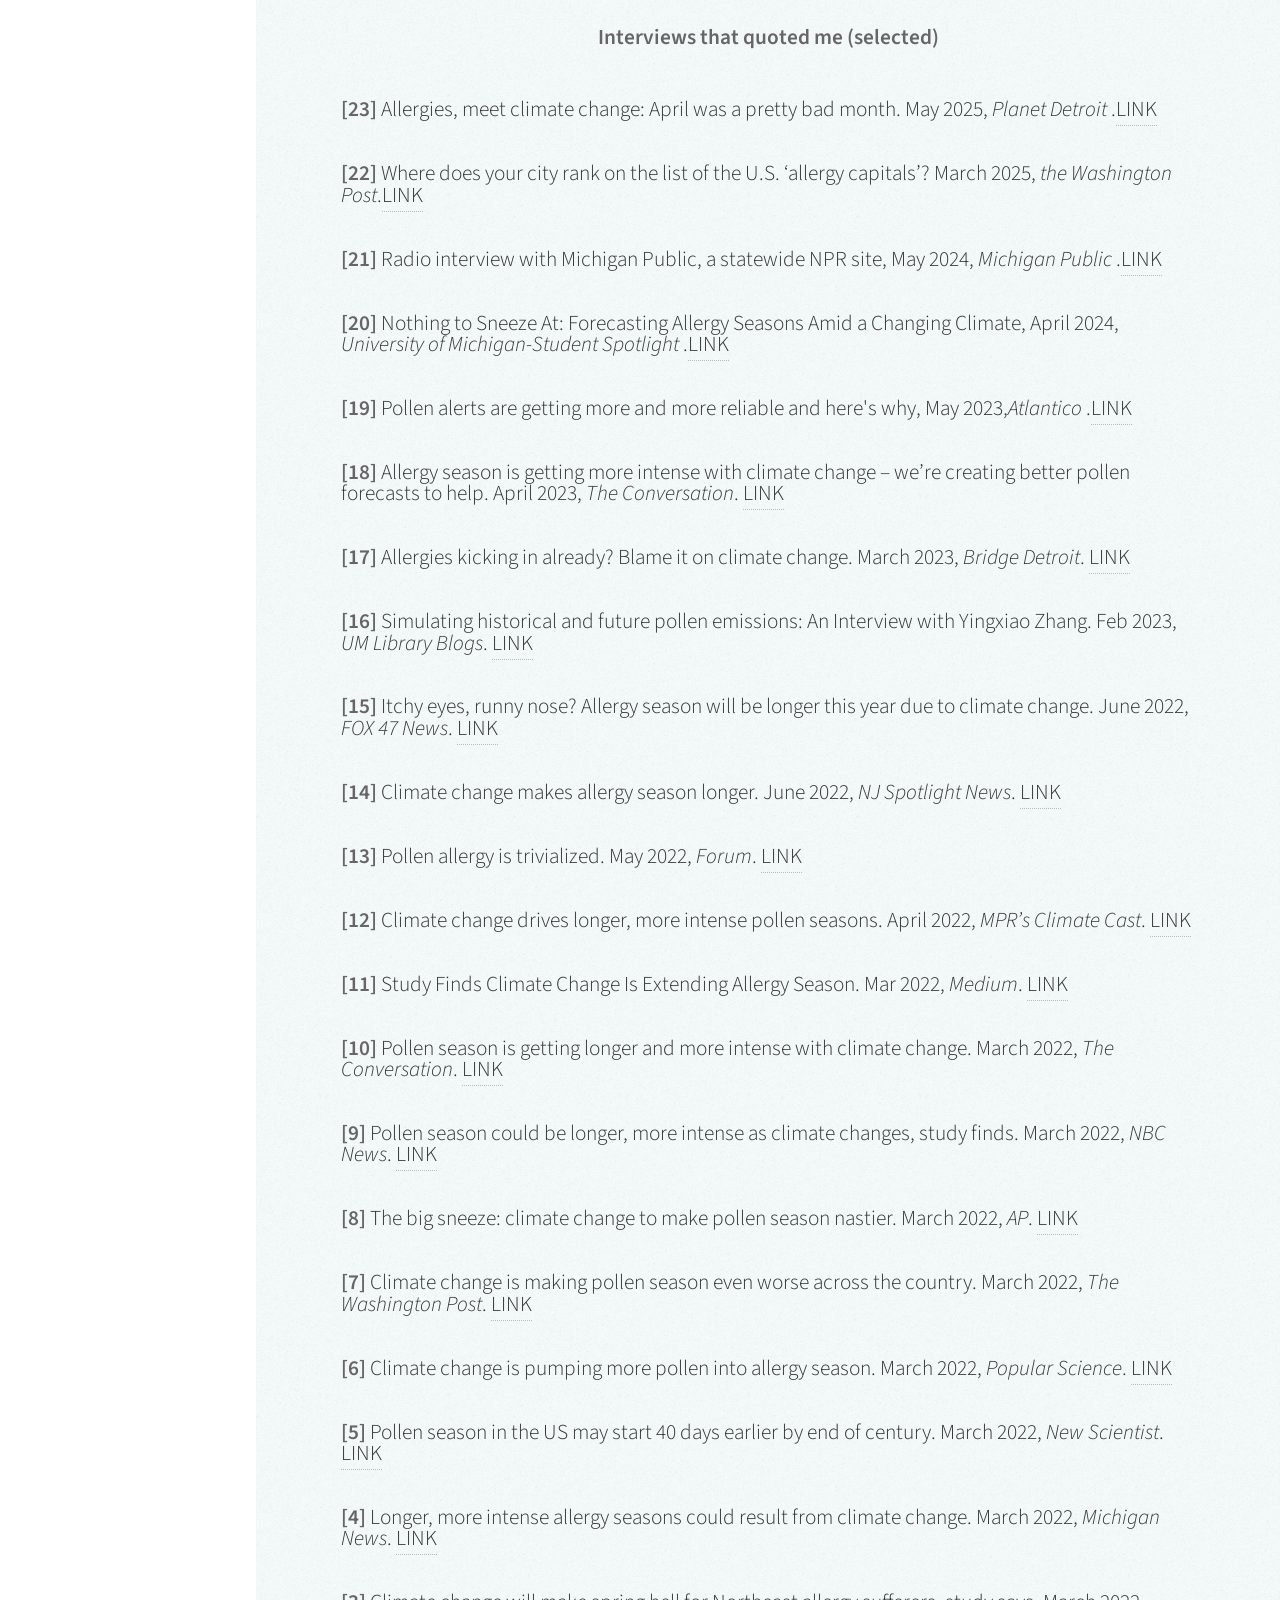
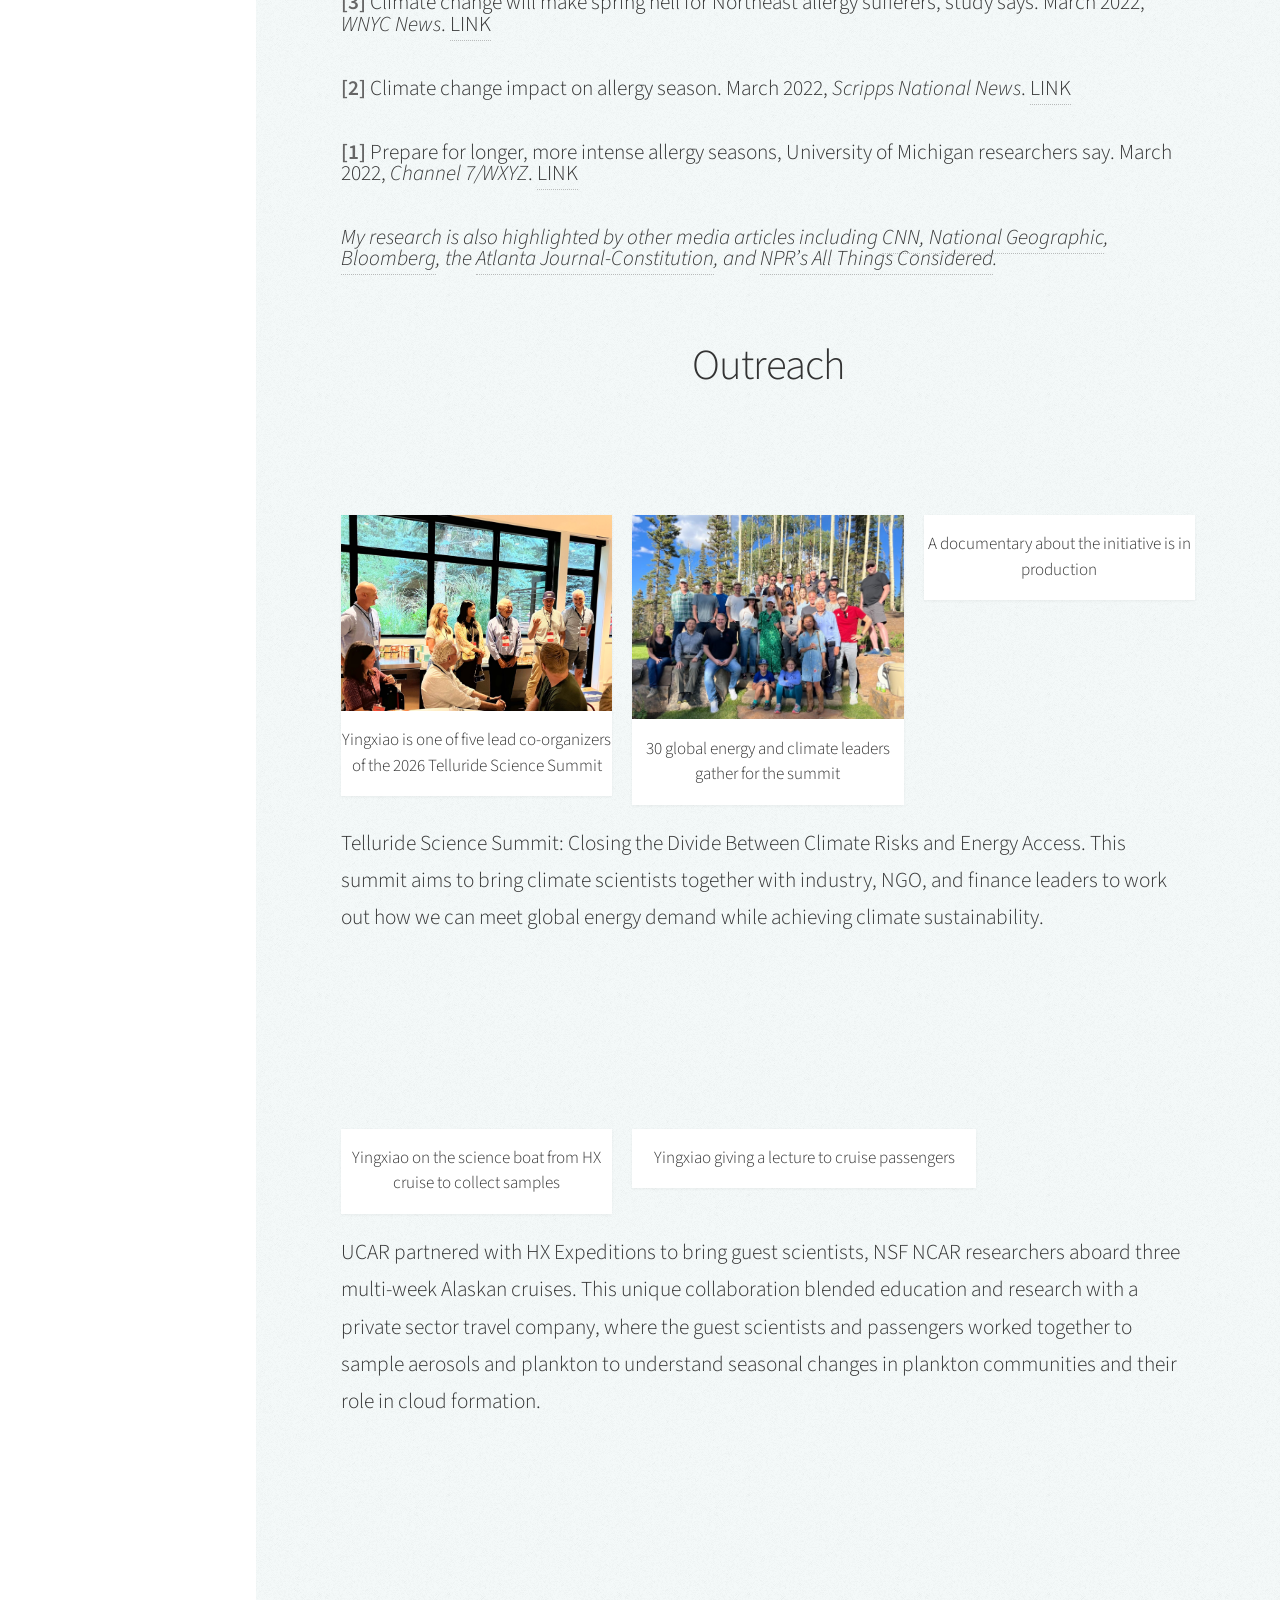
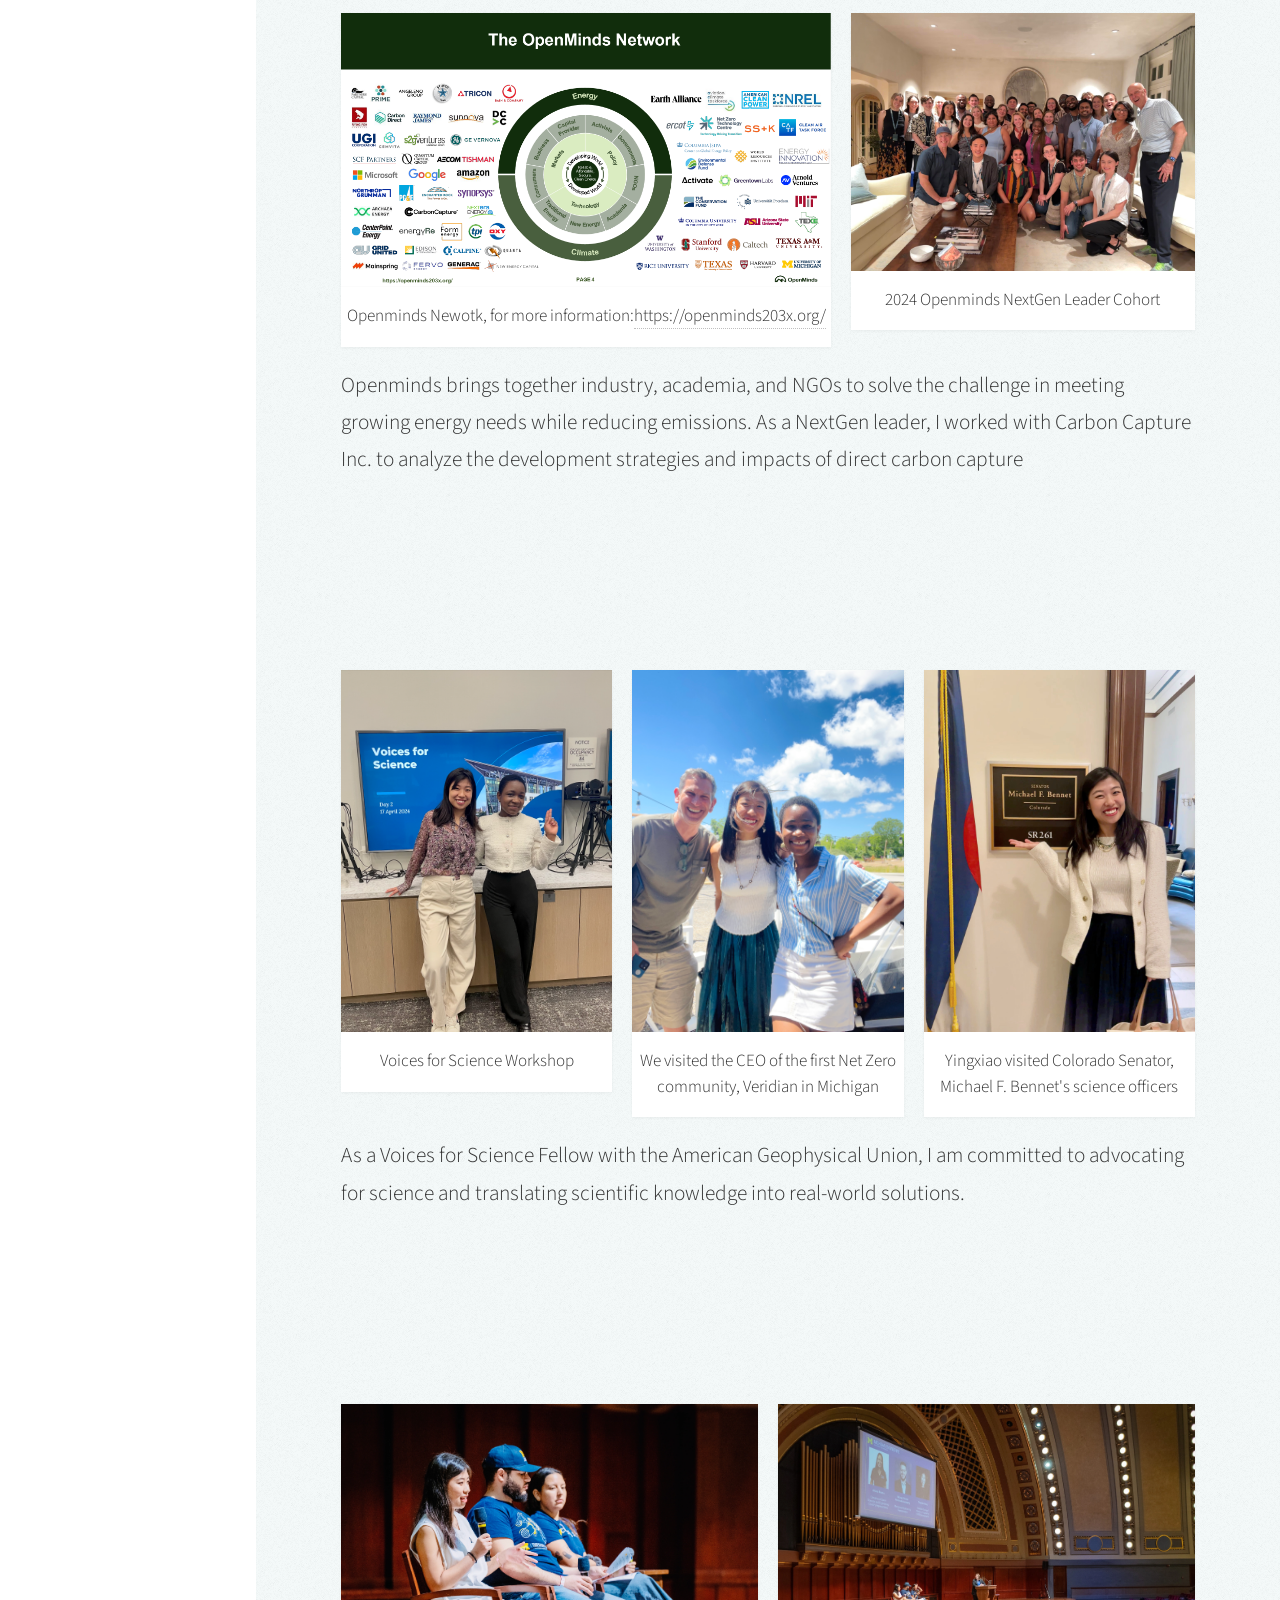
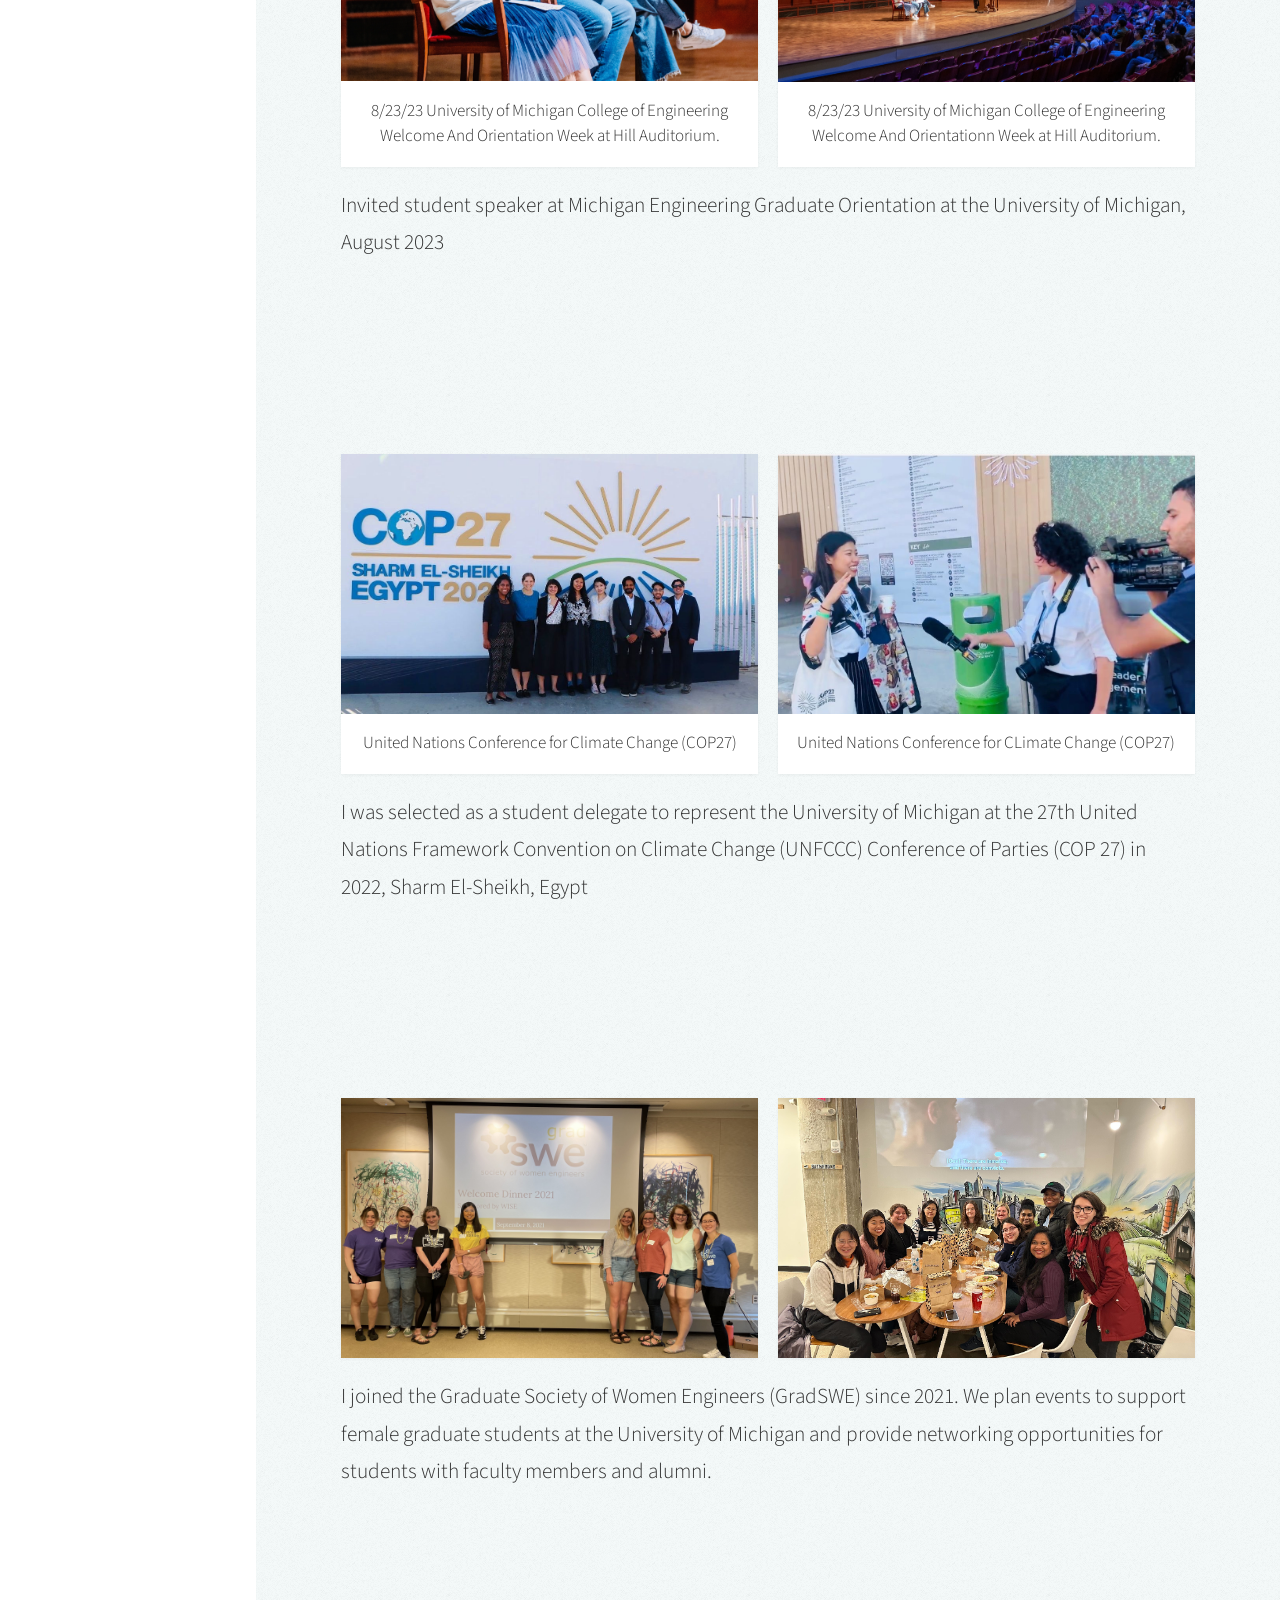
==== commit 920c7b2e: "figure size" ====
--- a/index.html
+++ b/index.html
@@ -133,7 +133,7 @@
 								<h2>Research</h2>
 							</header>
 							<div class="row">
-								<div class="col-4 col-12-mobile">
+								<div class="col-6 col-12-mobile">
 										<article class="item">
 										<a href="#" class="image fit"><img src="images/Picture1-1.png" alt="" /></a>
 										<header>
@@ -141,7 +141,7 @@
 										</header>
 									</article>
 								</div>
-								<div class="col-4 col-12-mobile">
+								<div class="col-6 col-12-mobile">
 										<article class="item">
 										<a href="#" class="image fit"><img src="images/pollen_us.webp" alt="" /></a>
 										<header>
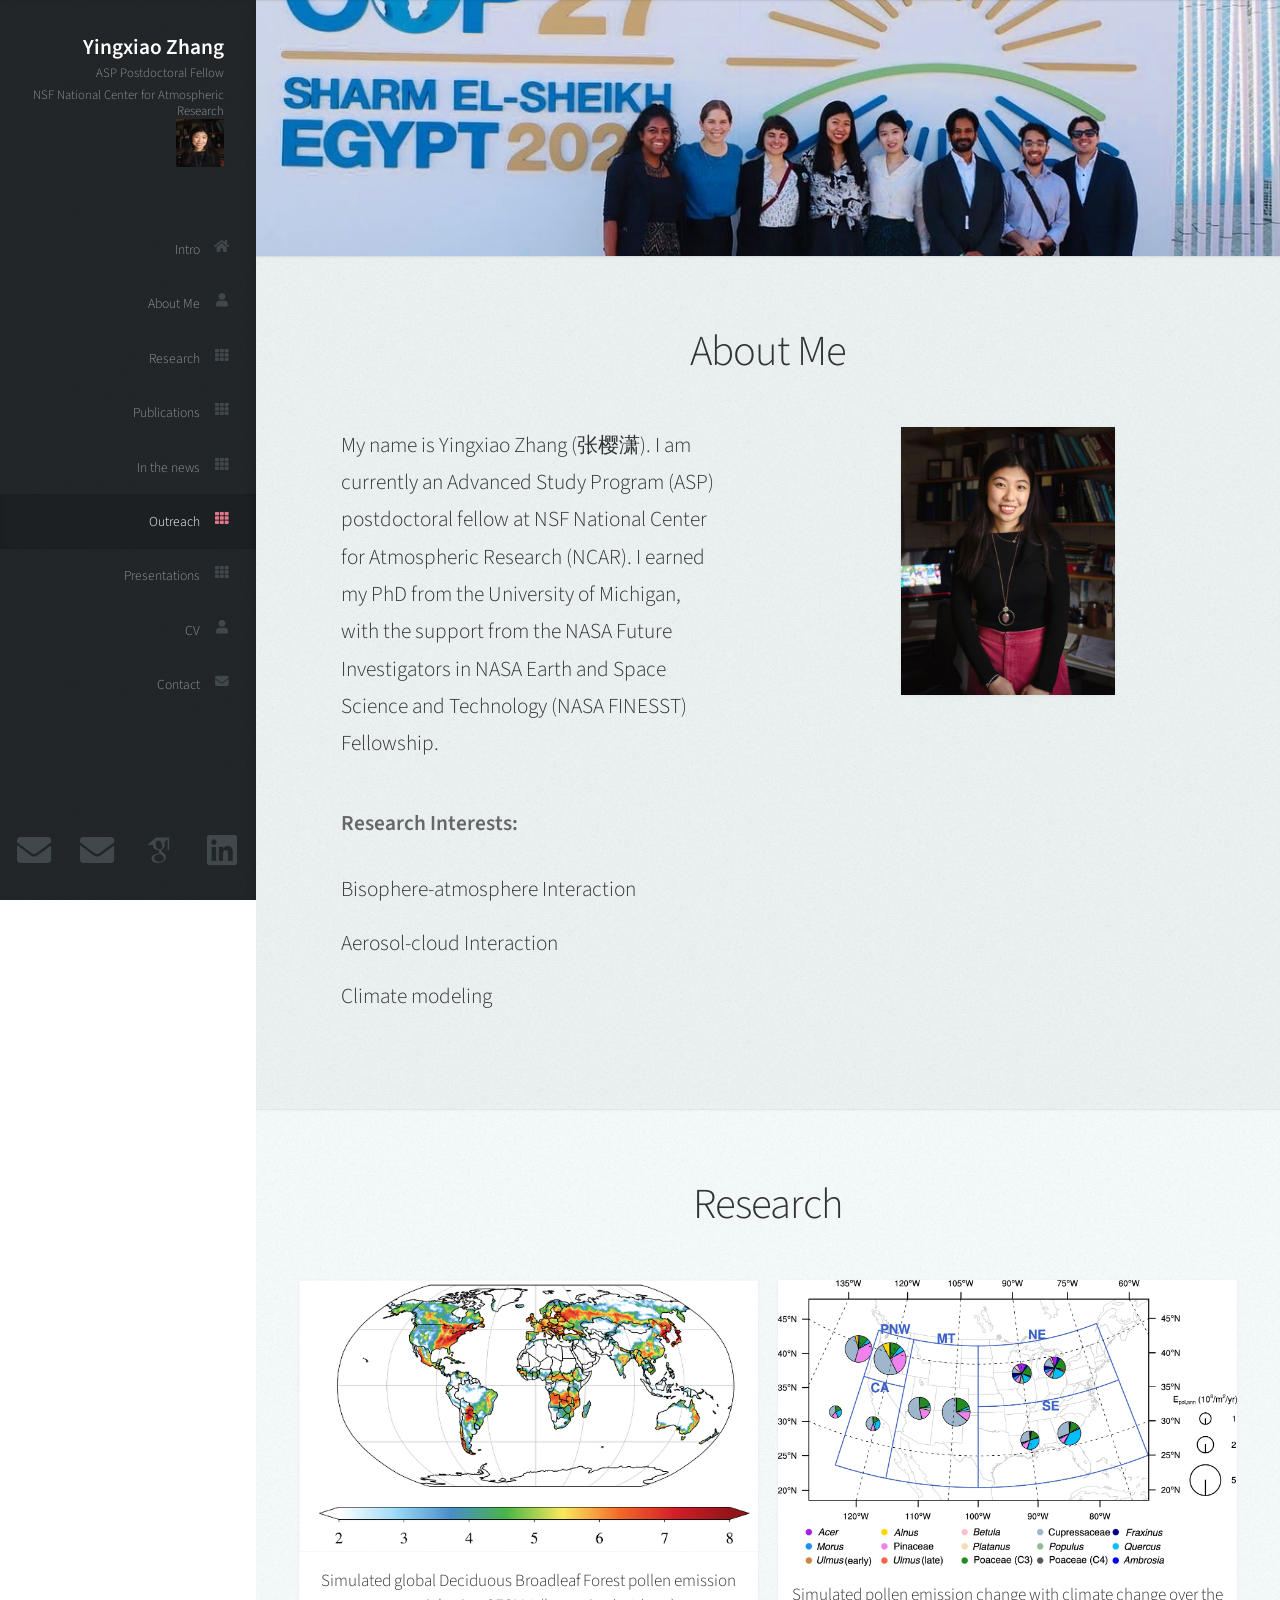
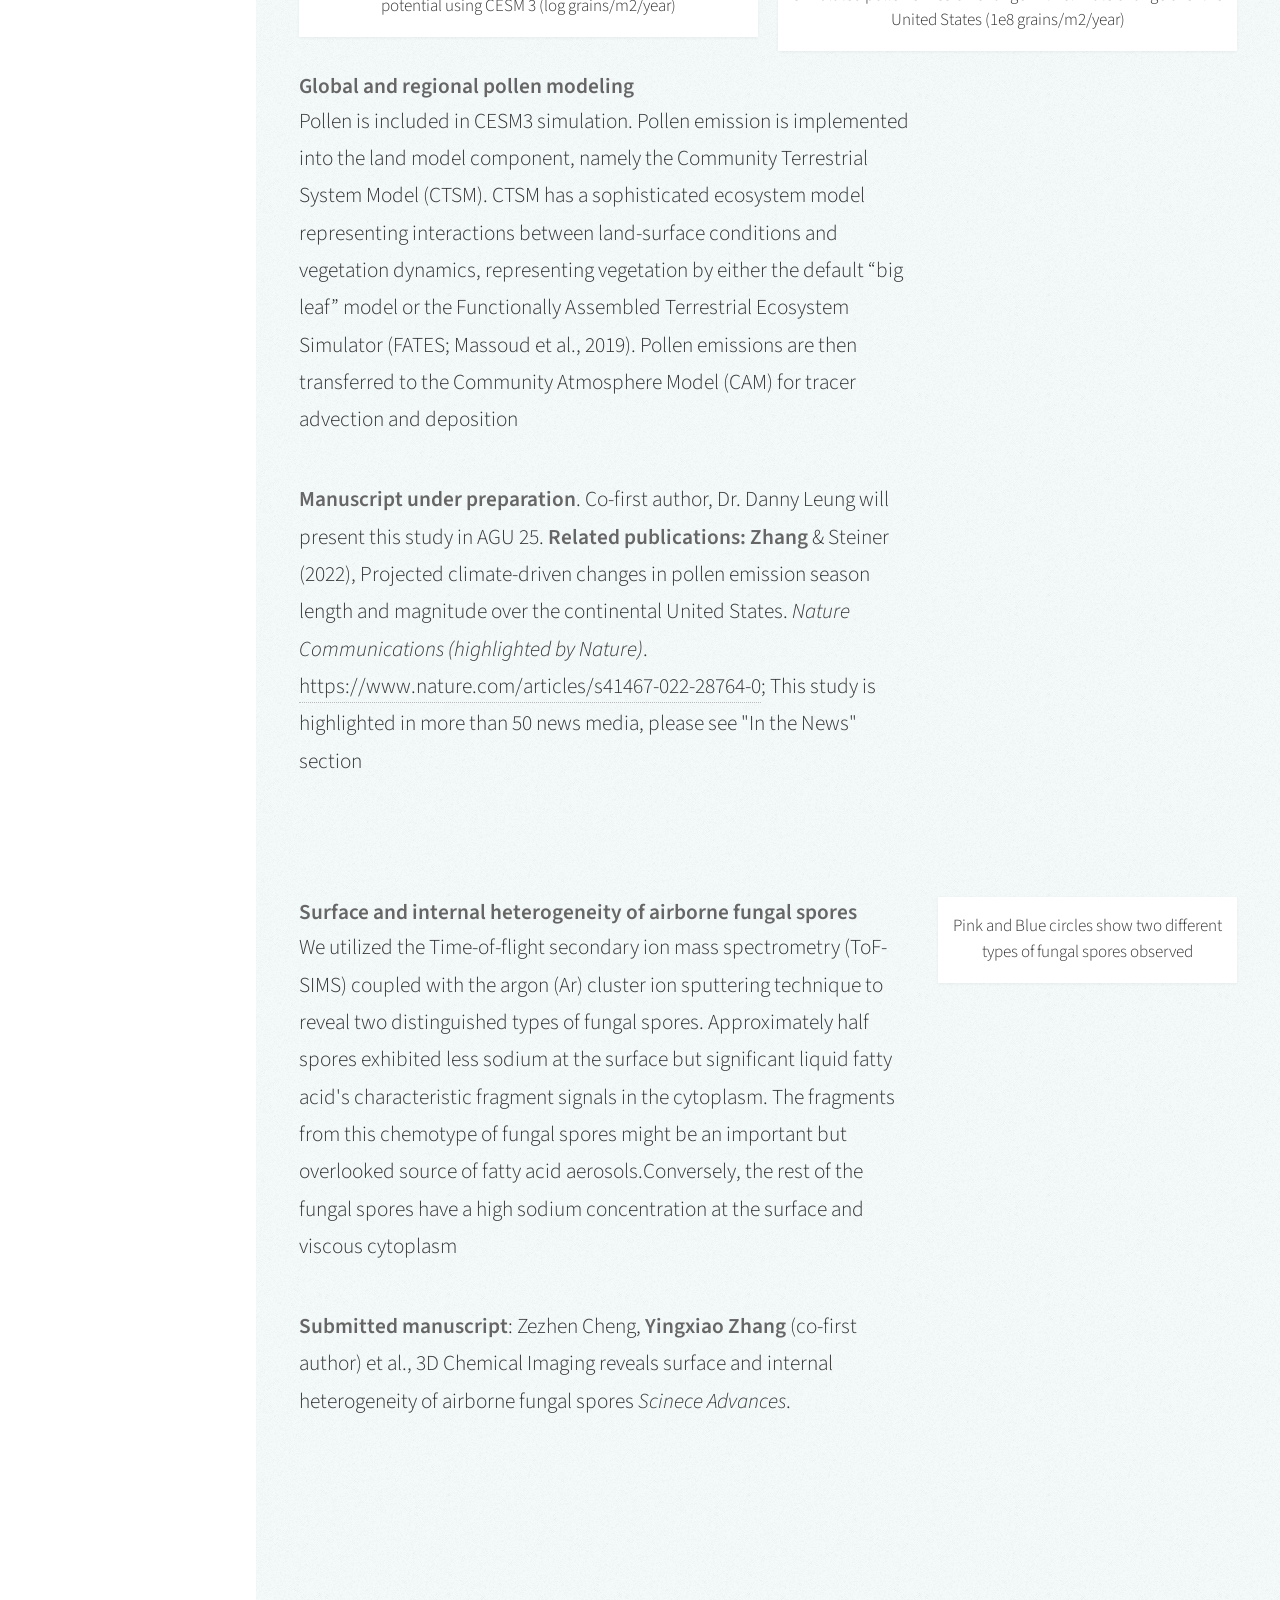
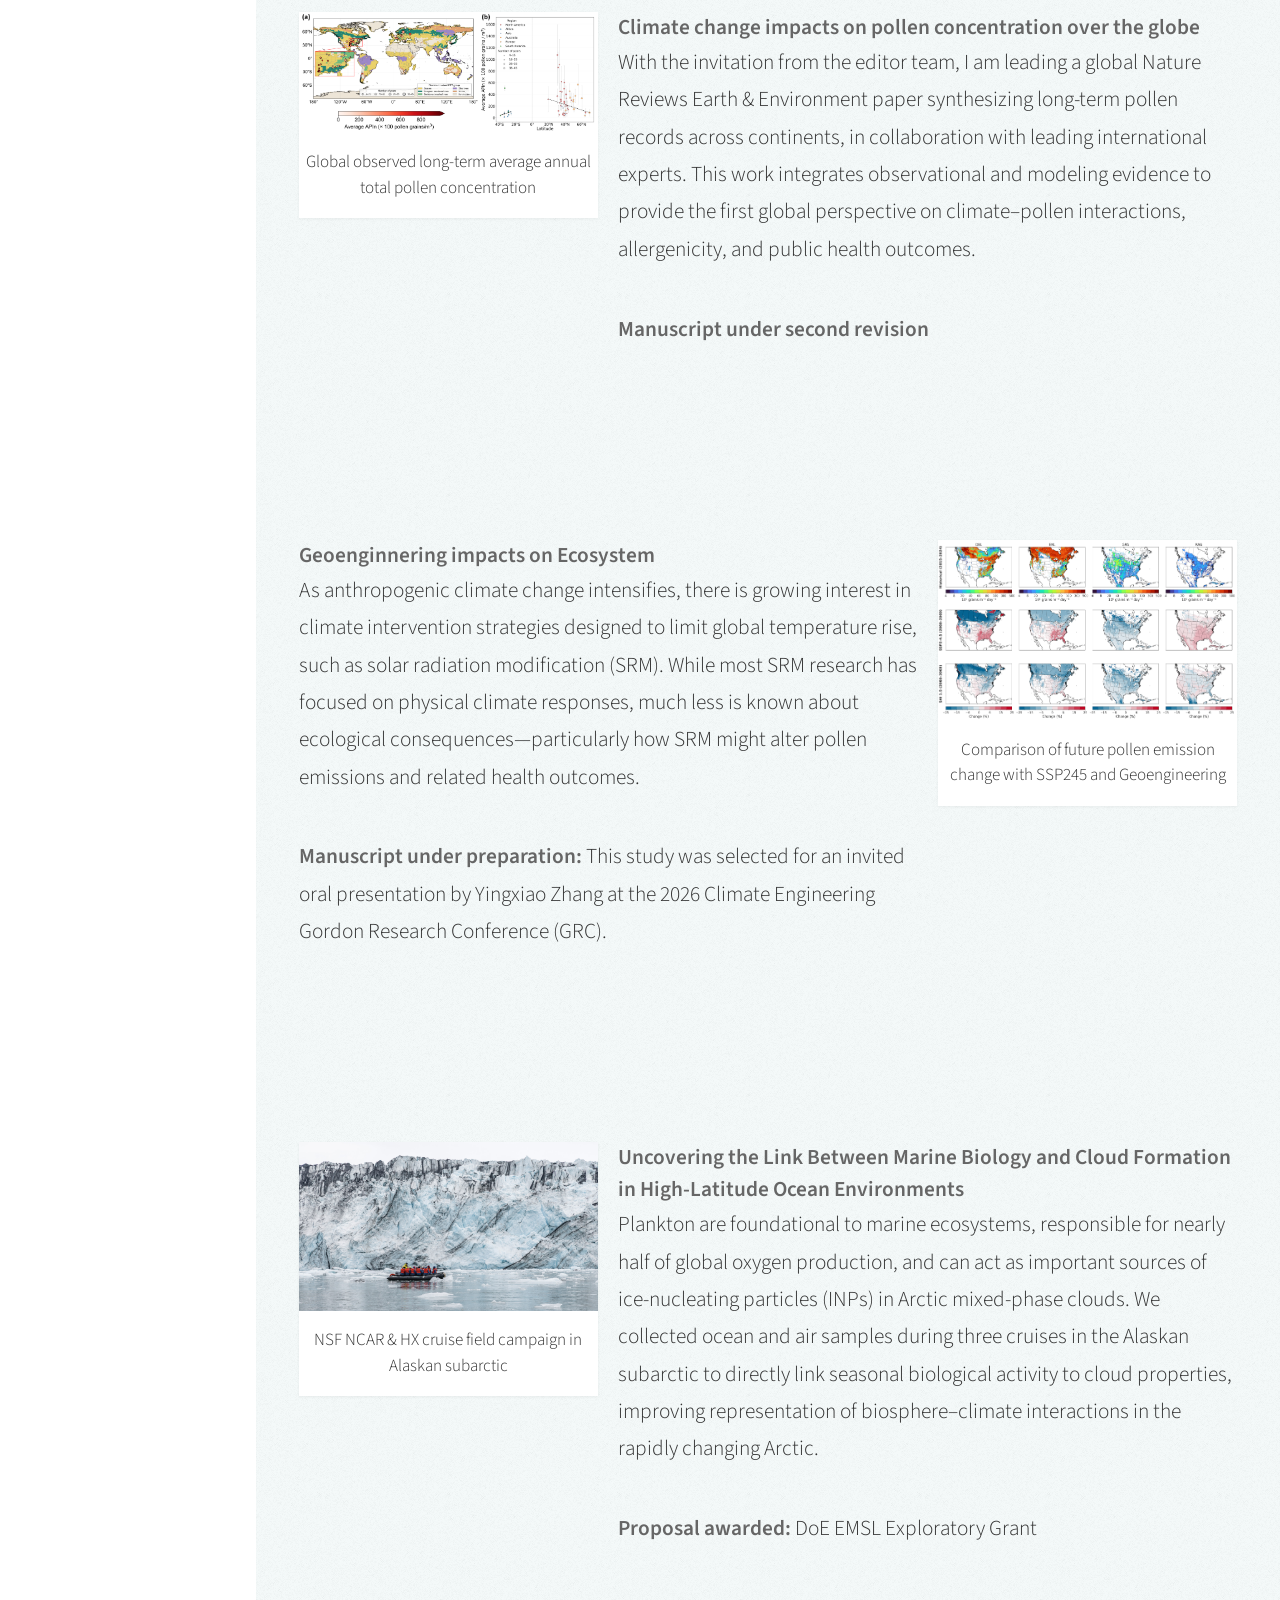
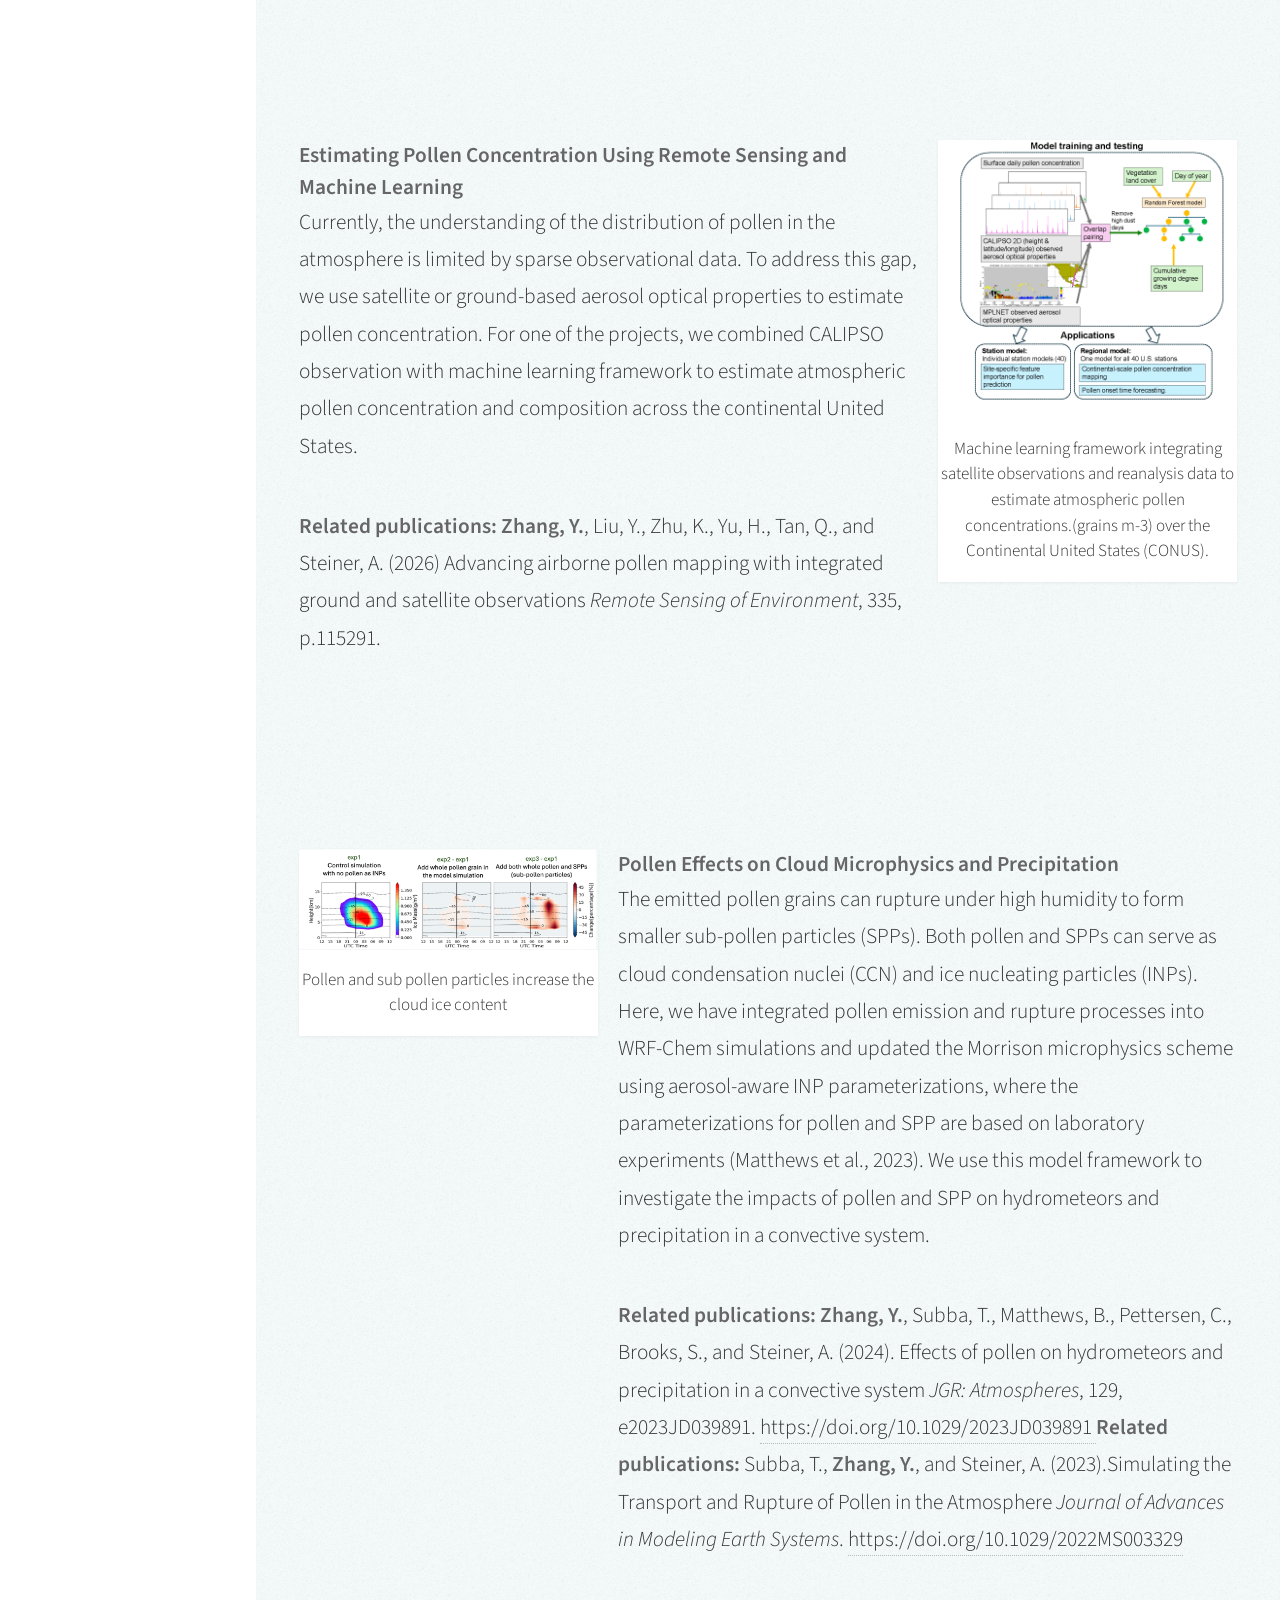
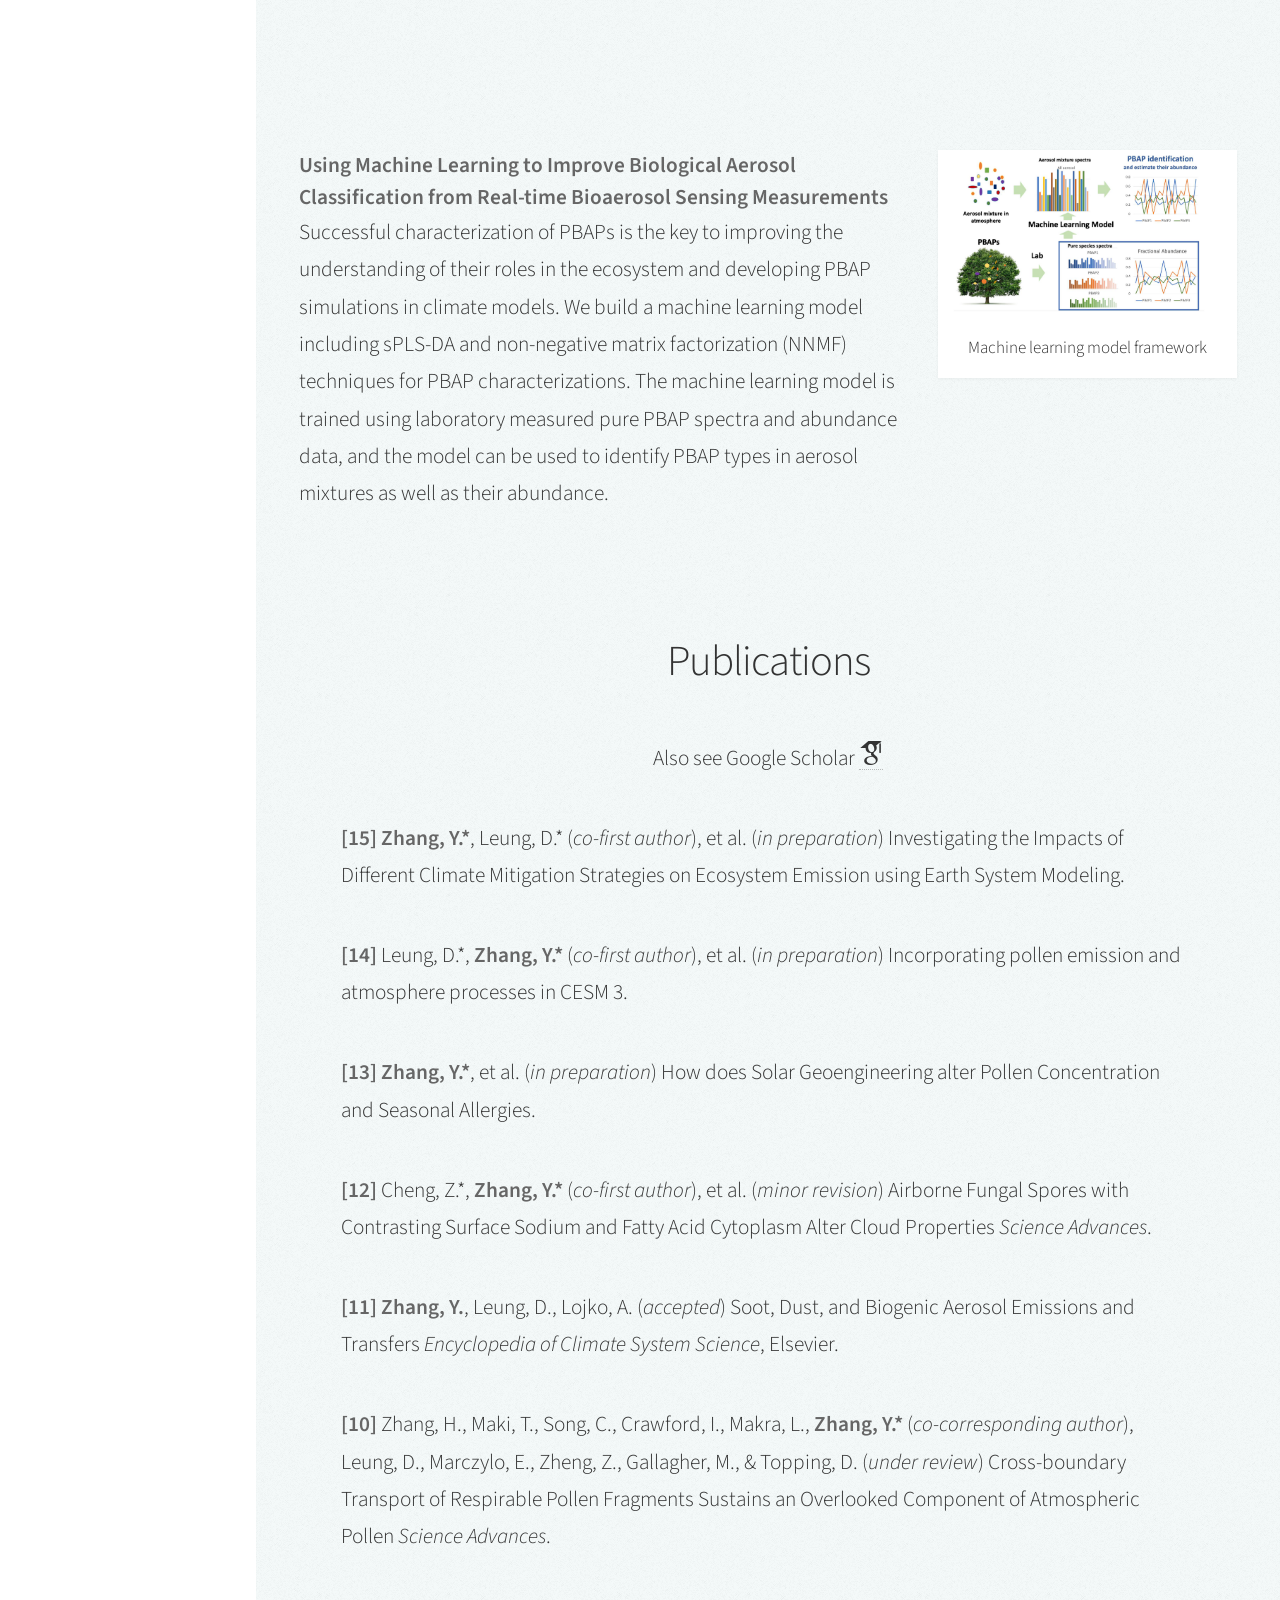
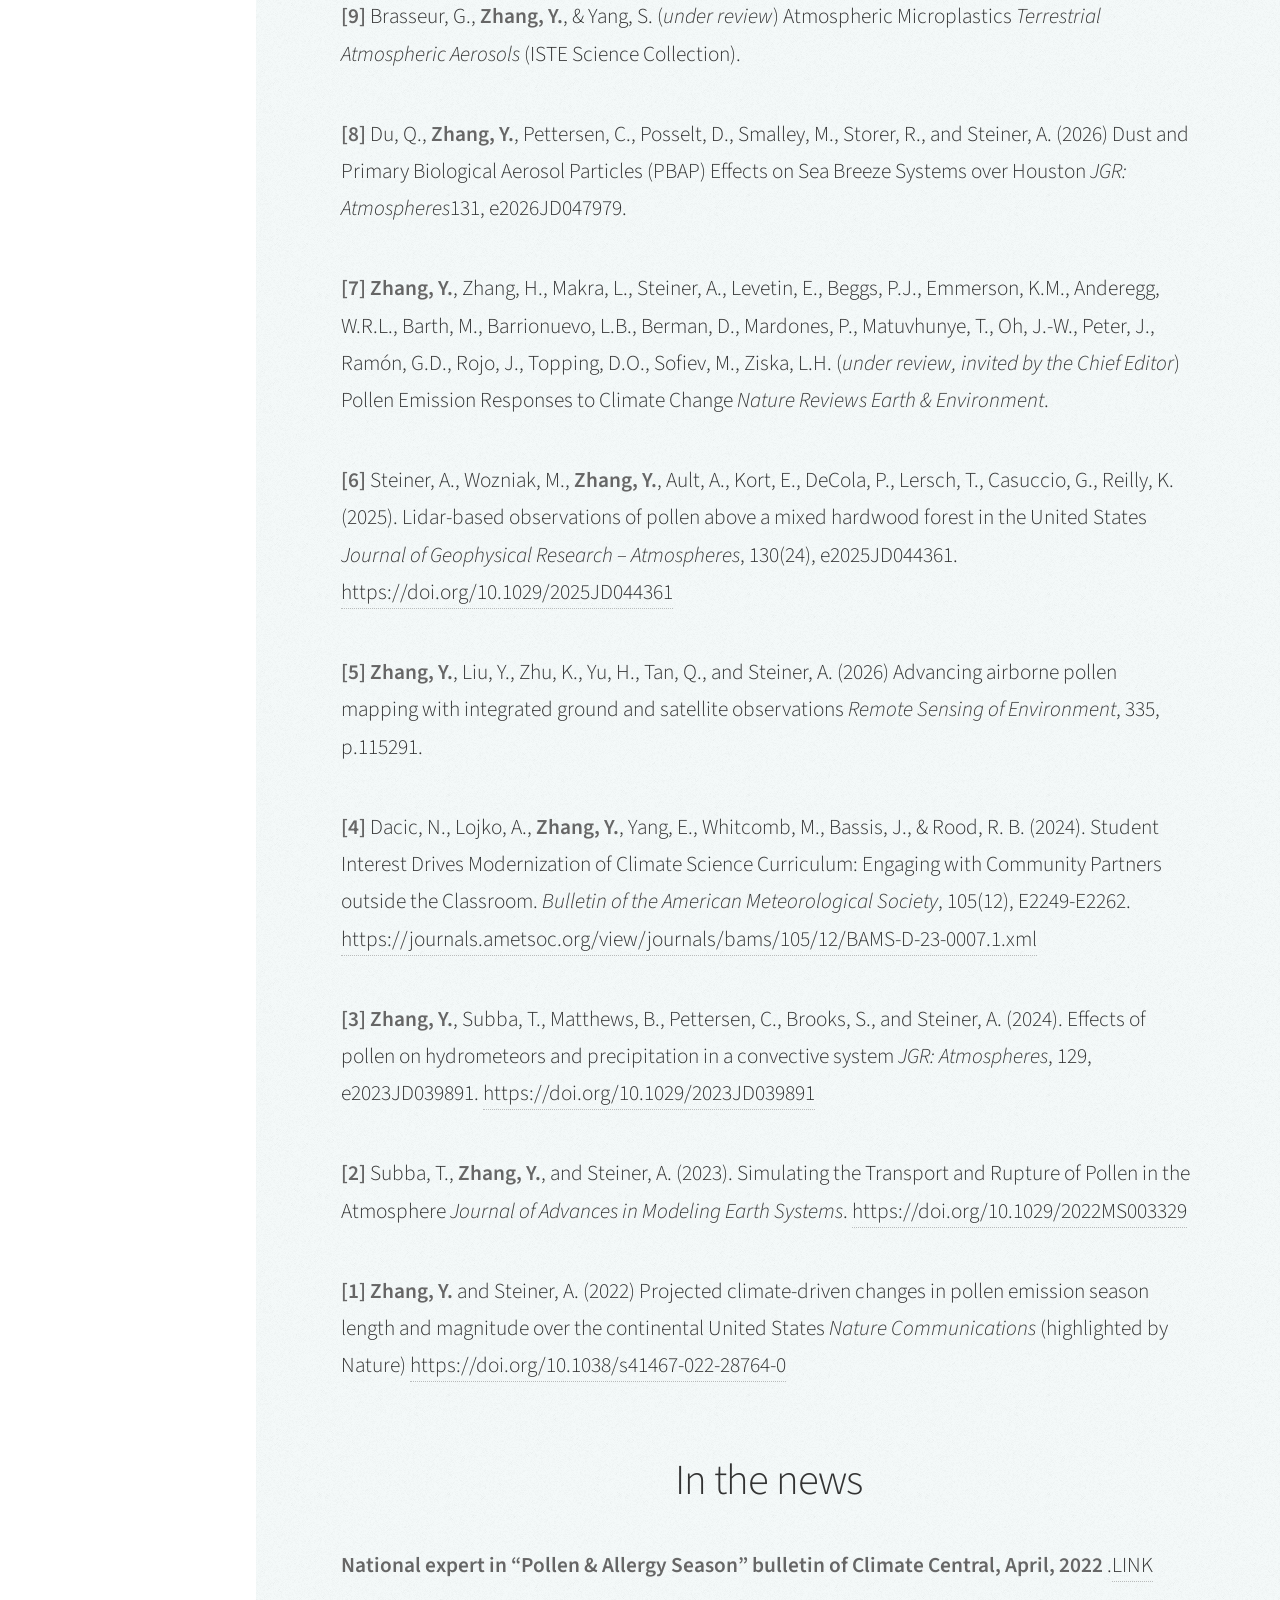
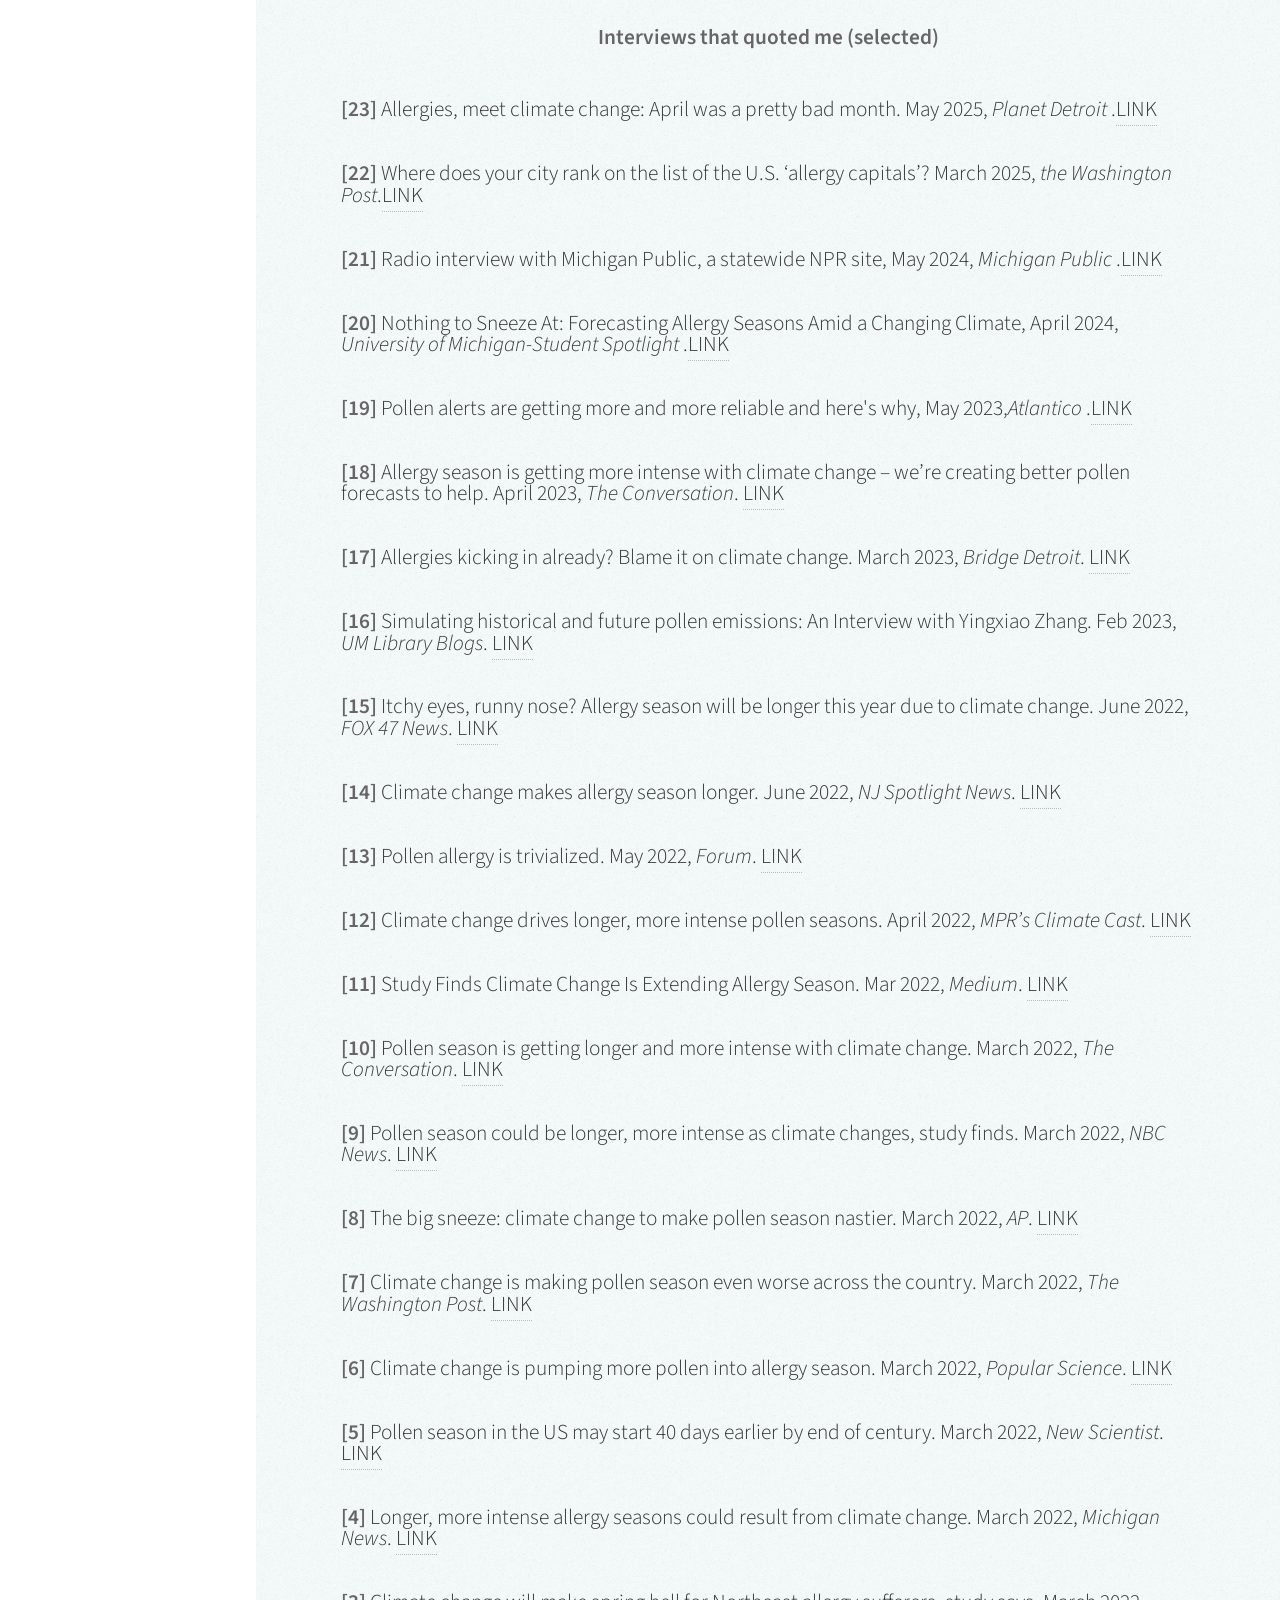
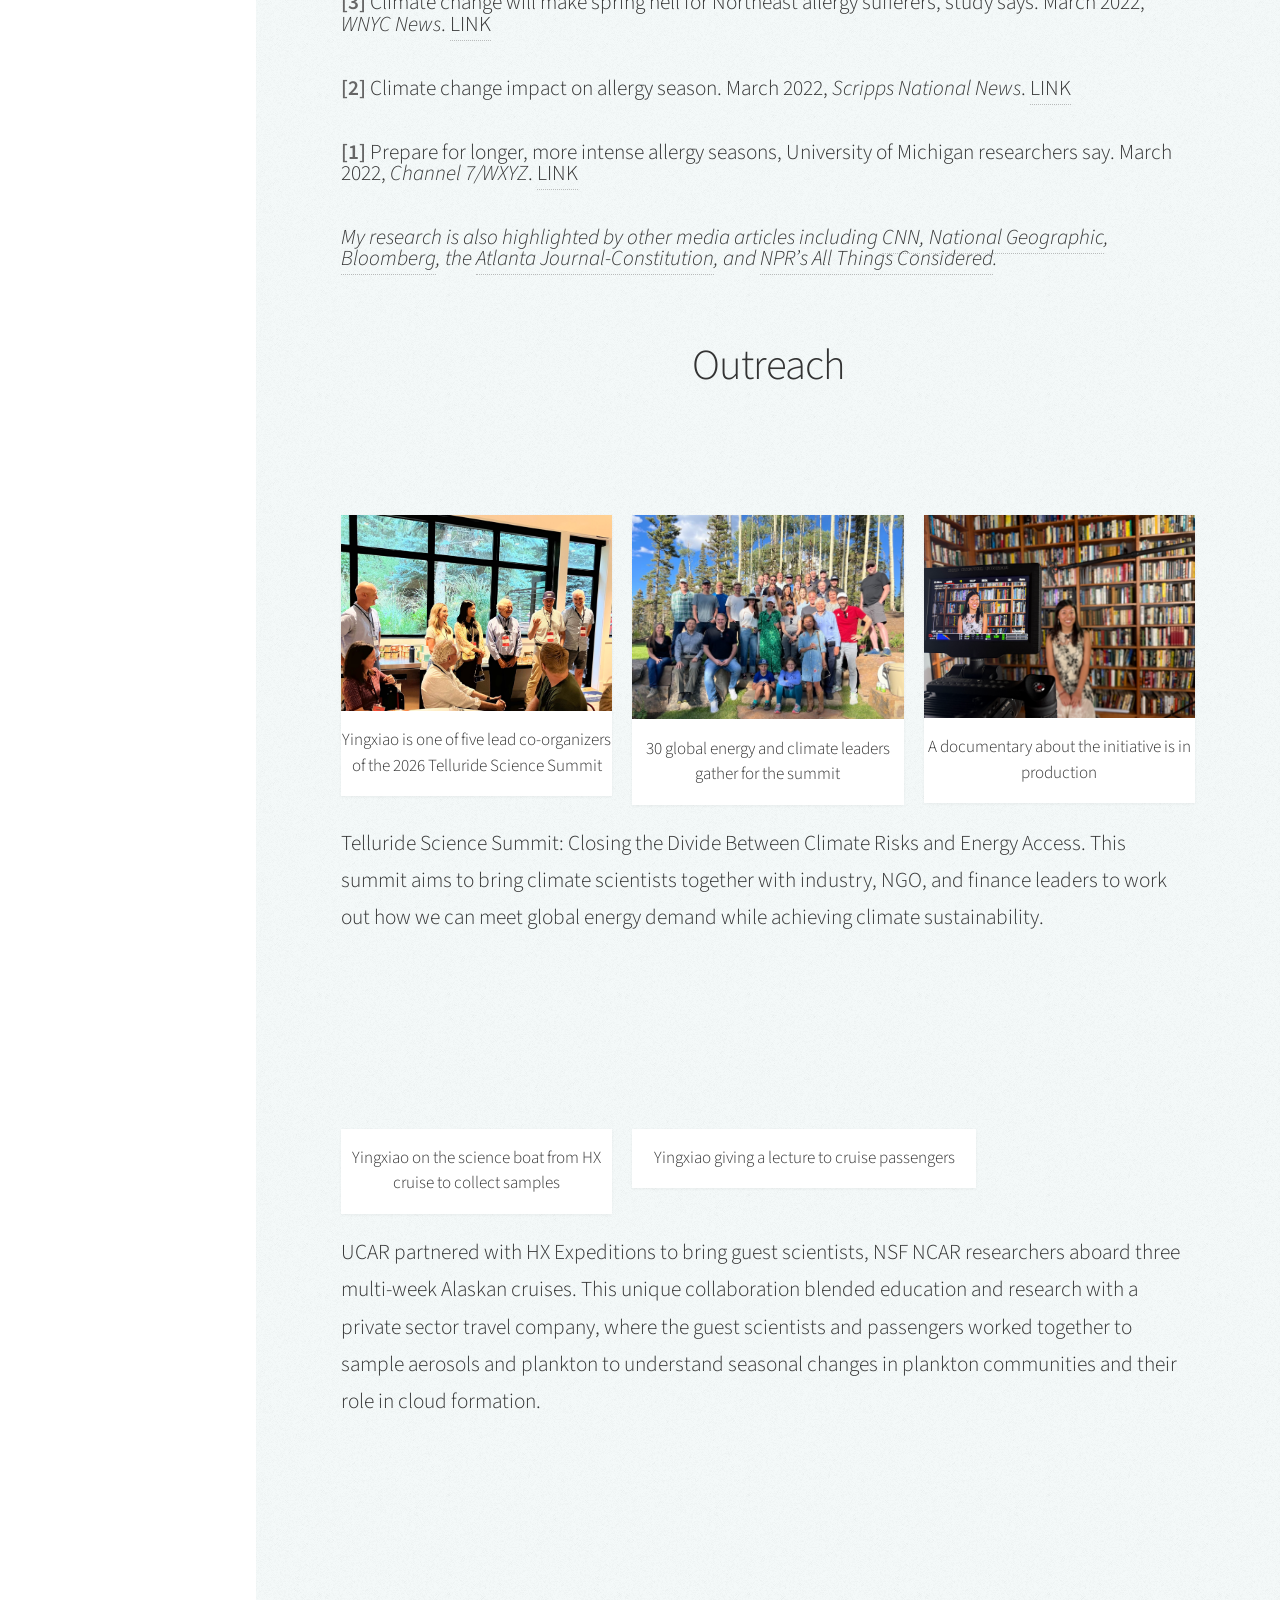
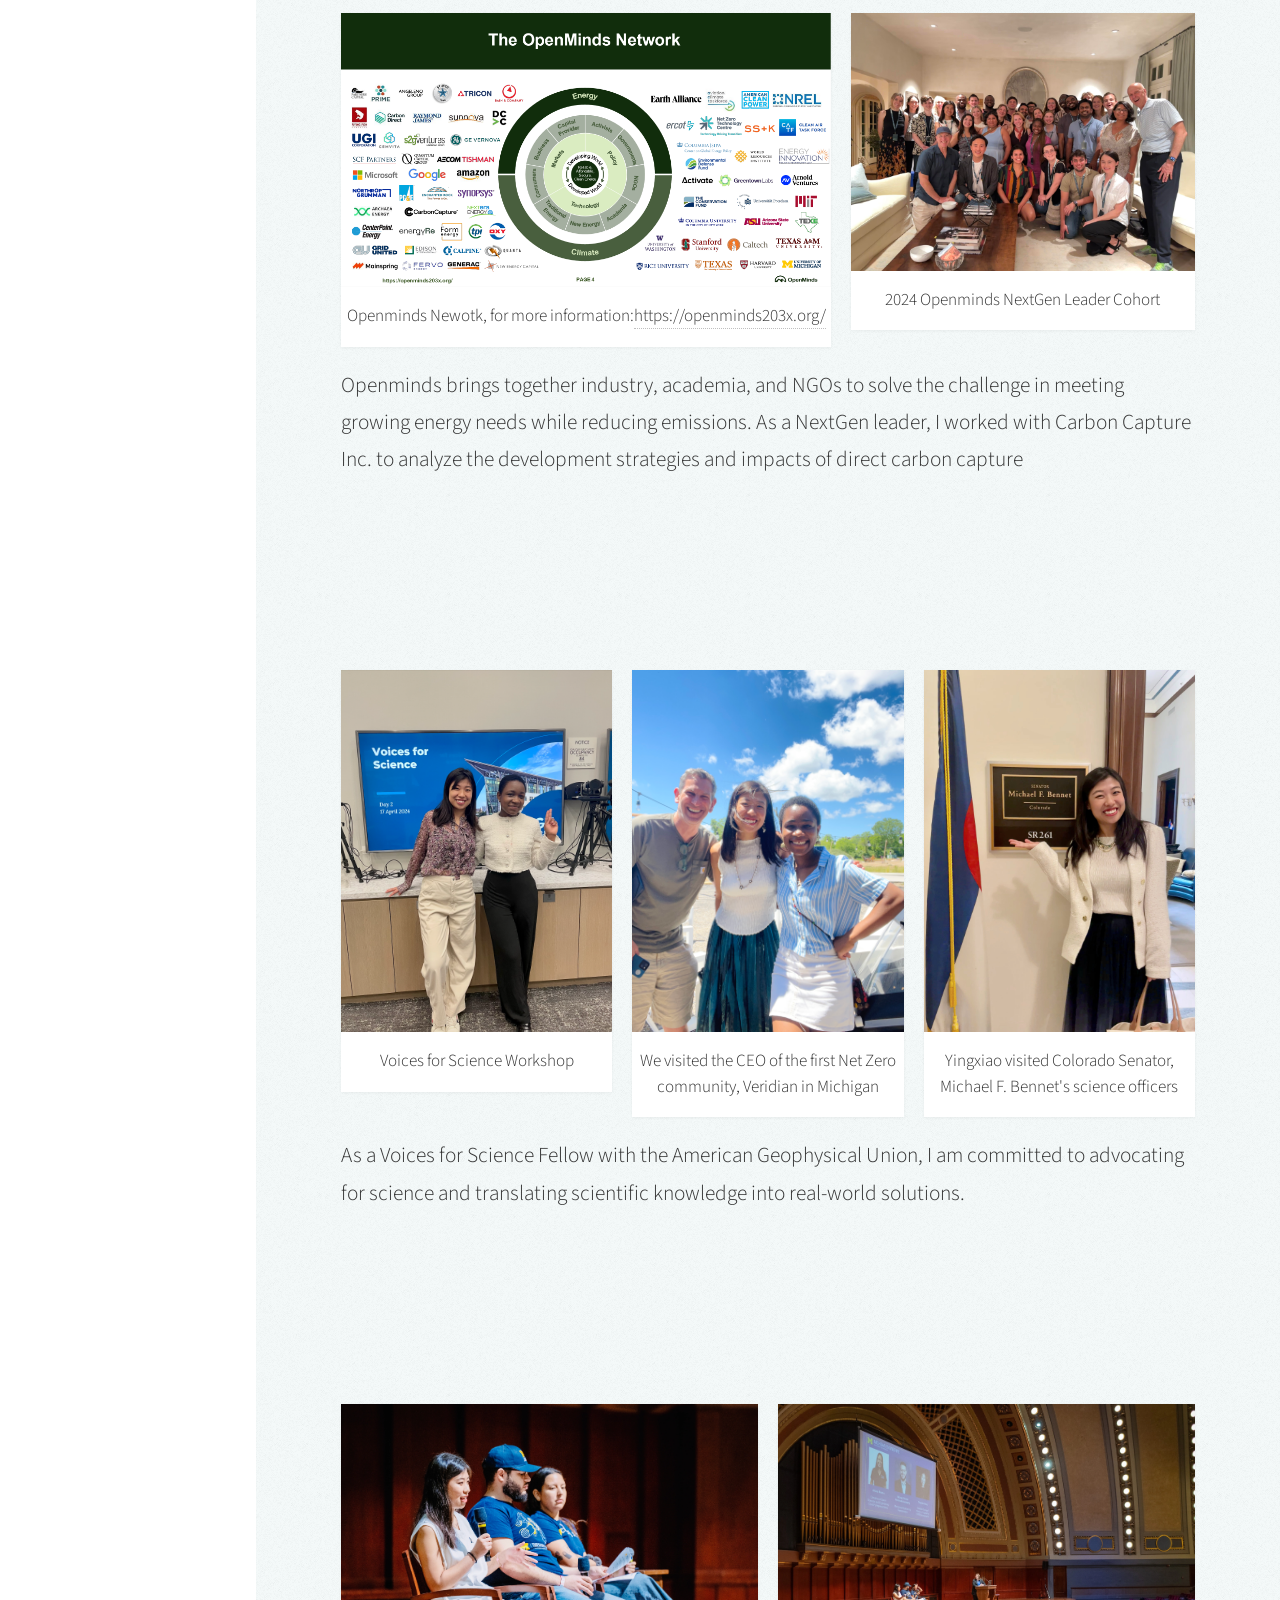
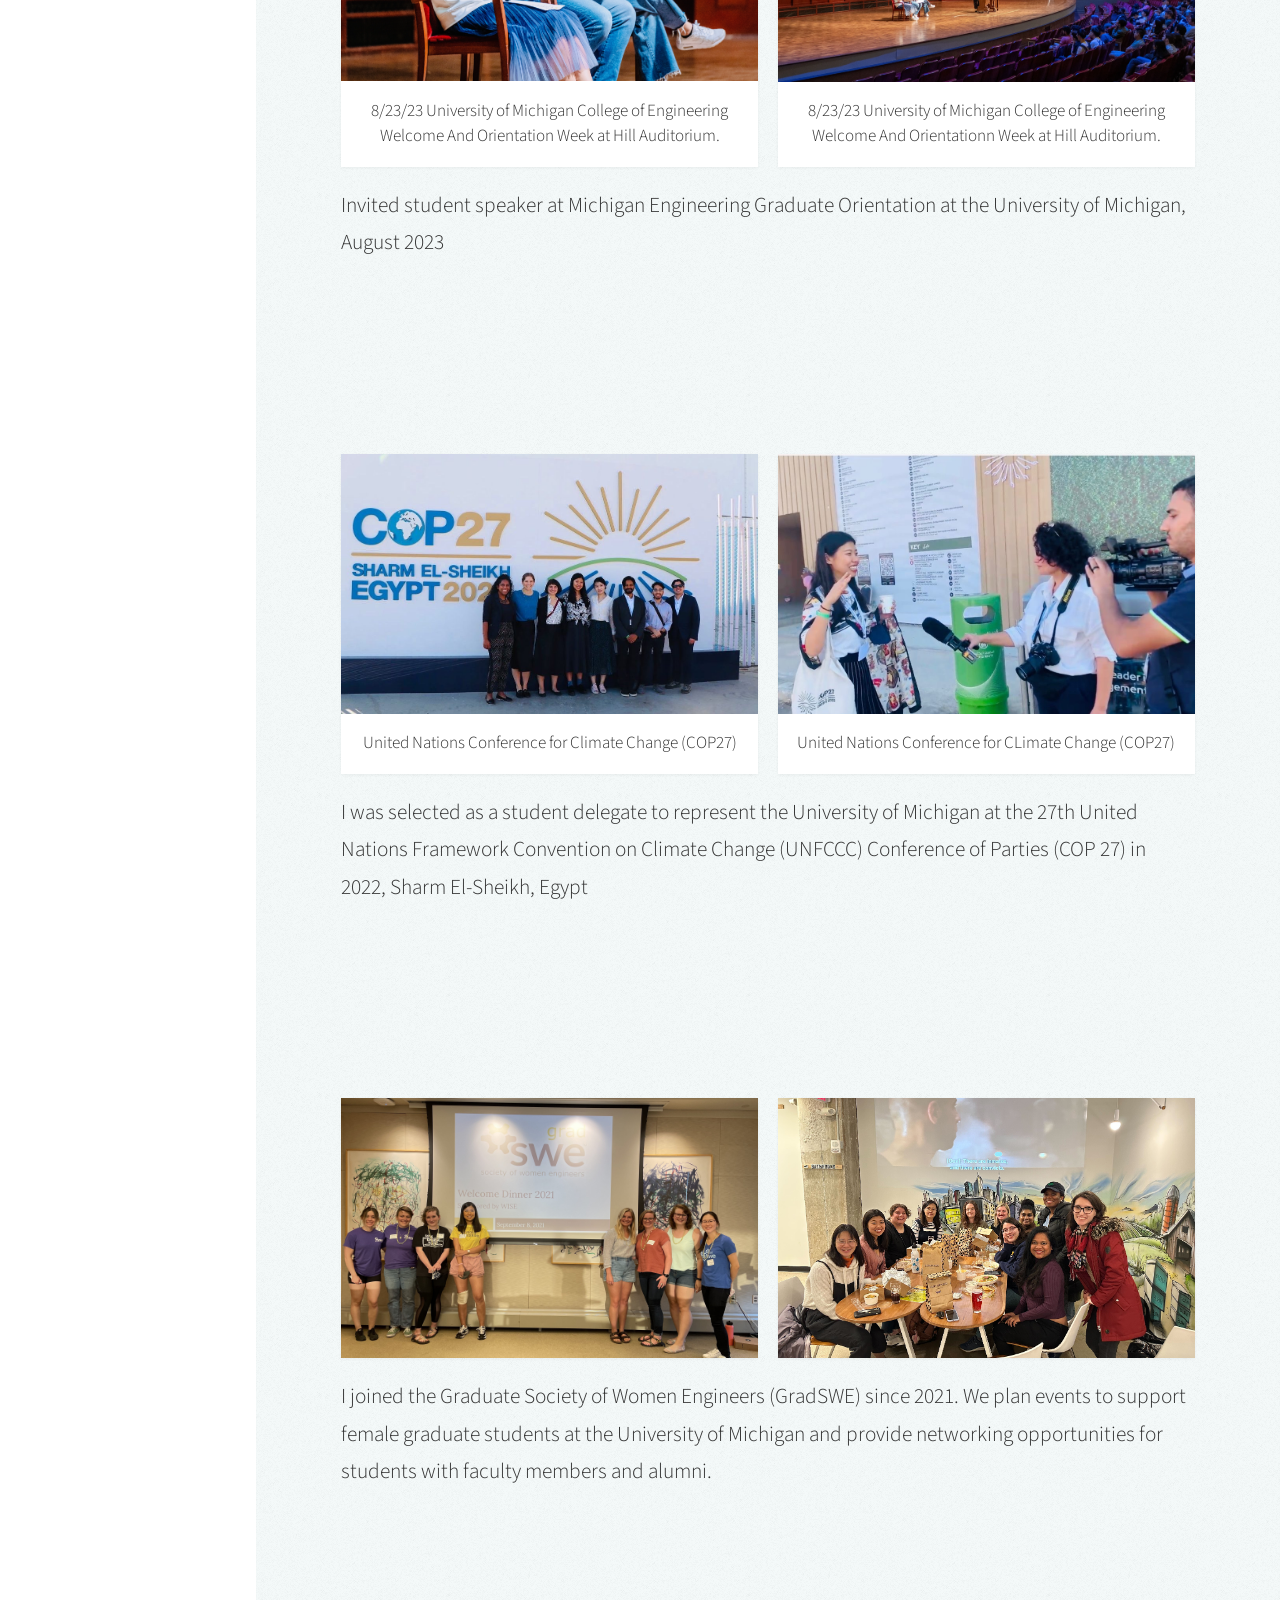
==== commit 60a4c966: "caption" ====
--- a/index.html
+++ b/index.html
@@ -179,7 +179,7 @@
 										<article class="item">
 										<a href="#" class="image fit"><img src="images/fig1.png" alt="" /></a>
 										<header>
-										<h3>Nature Review Earth & Environment</h3>
+										<h3>Global observed long-term average annual total pollen concentration</h3>
 										</header>
 									</article>
 								</div>
